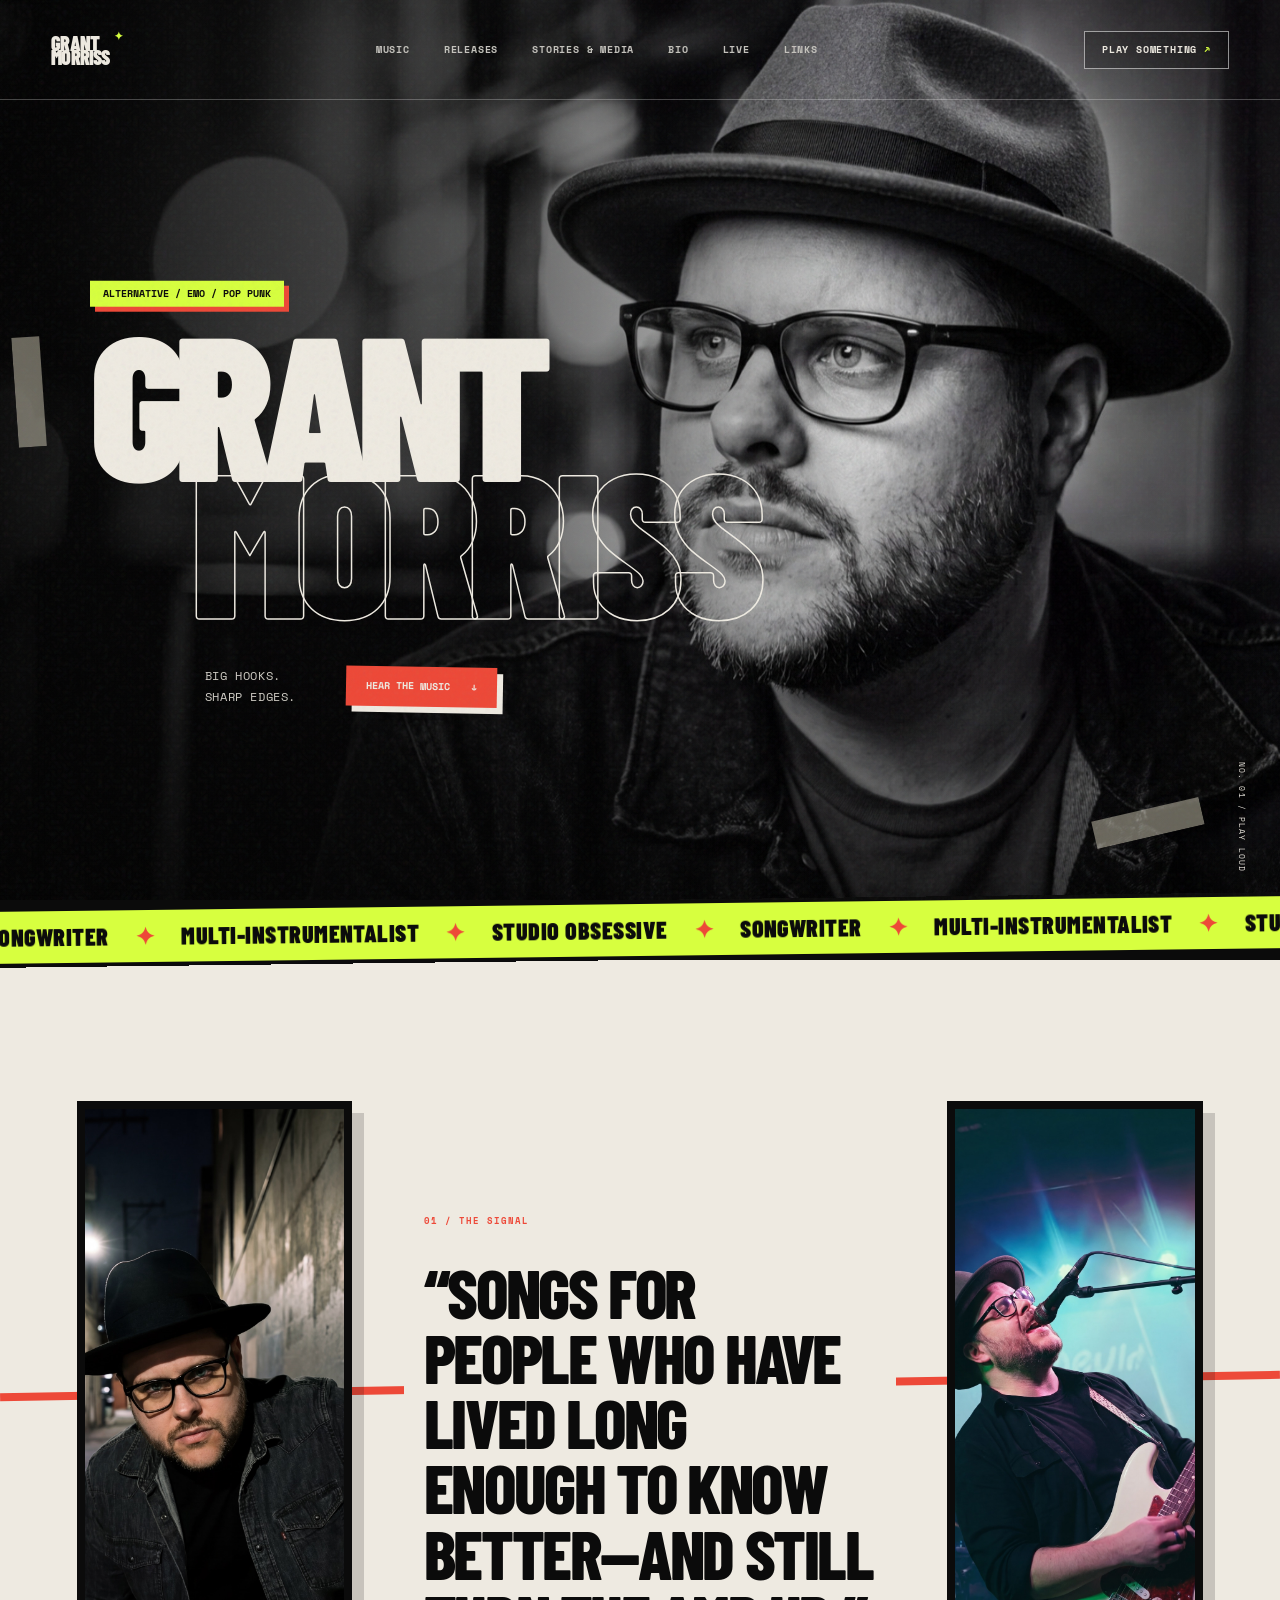
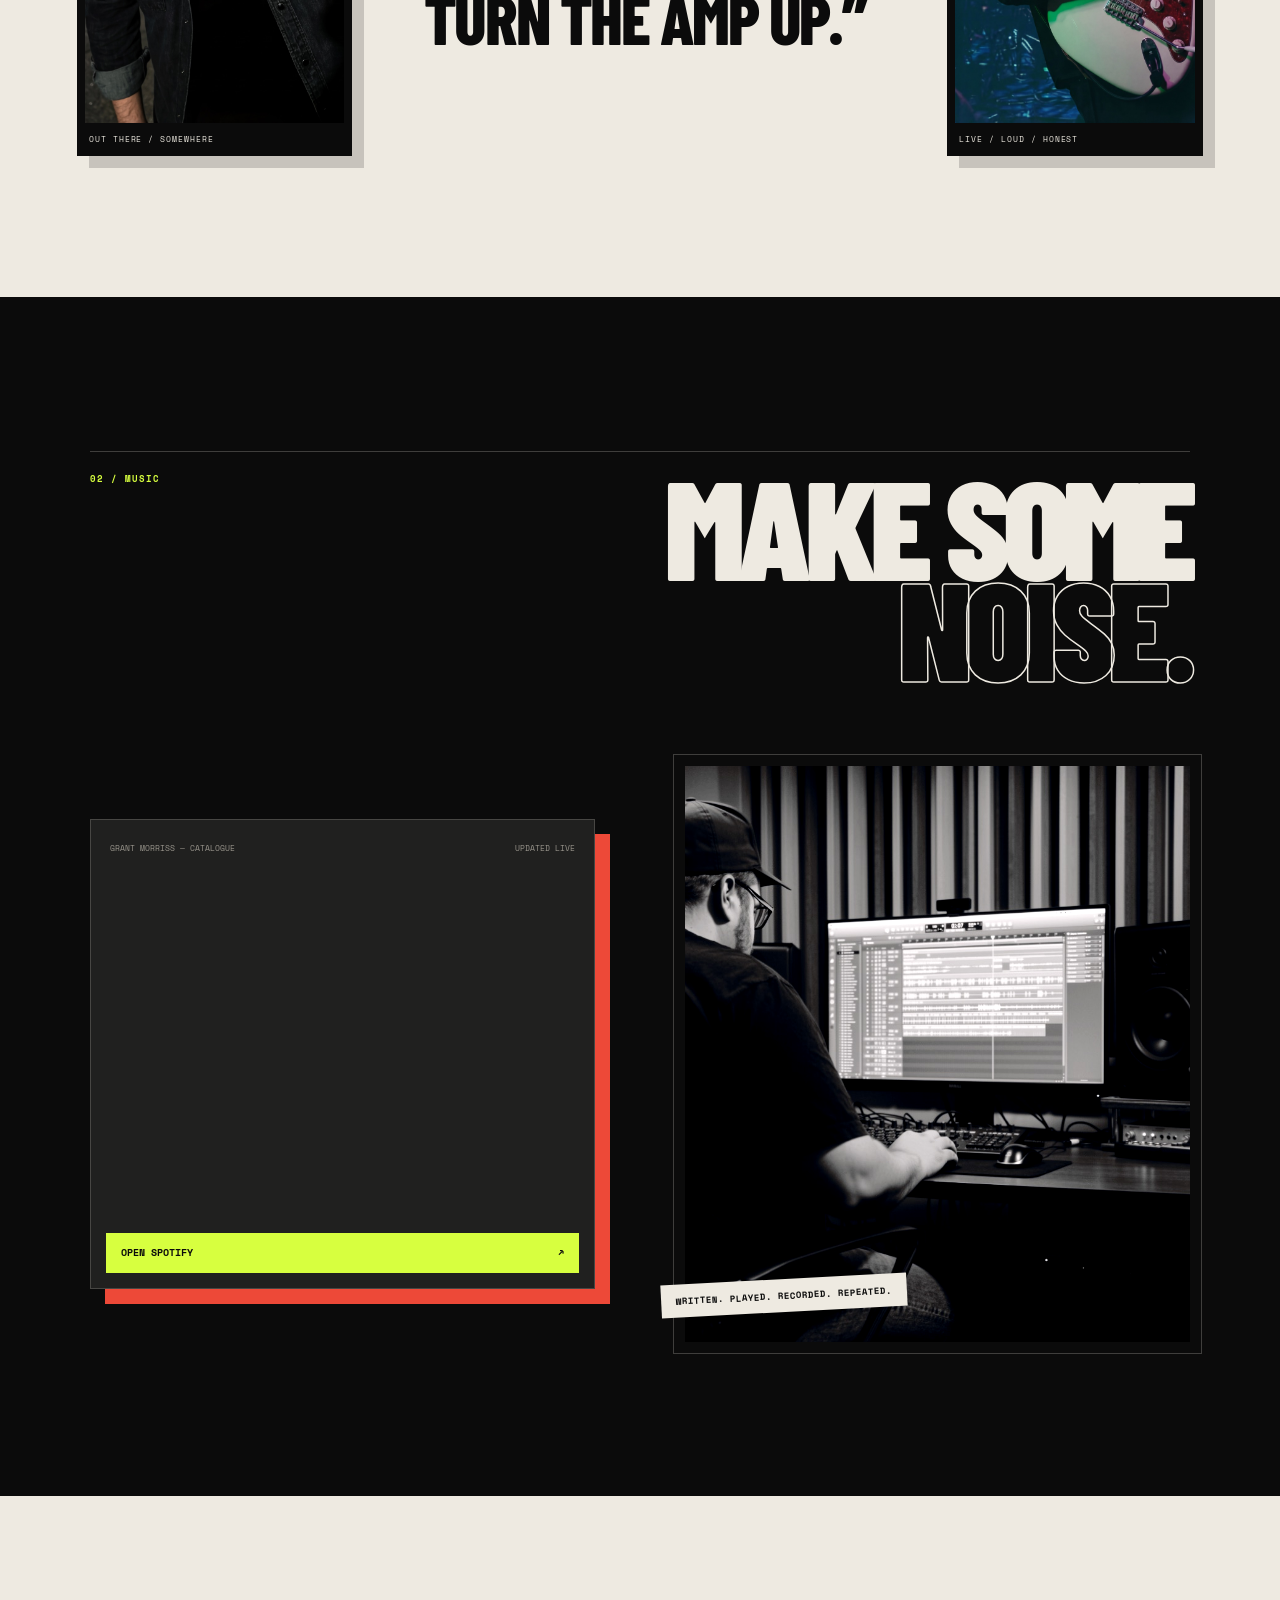
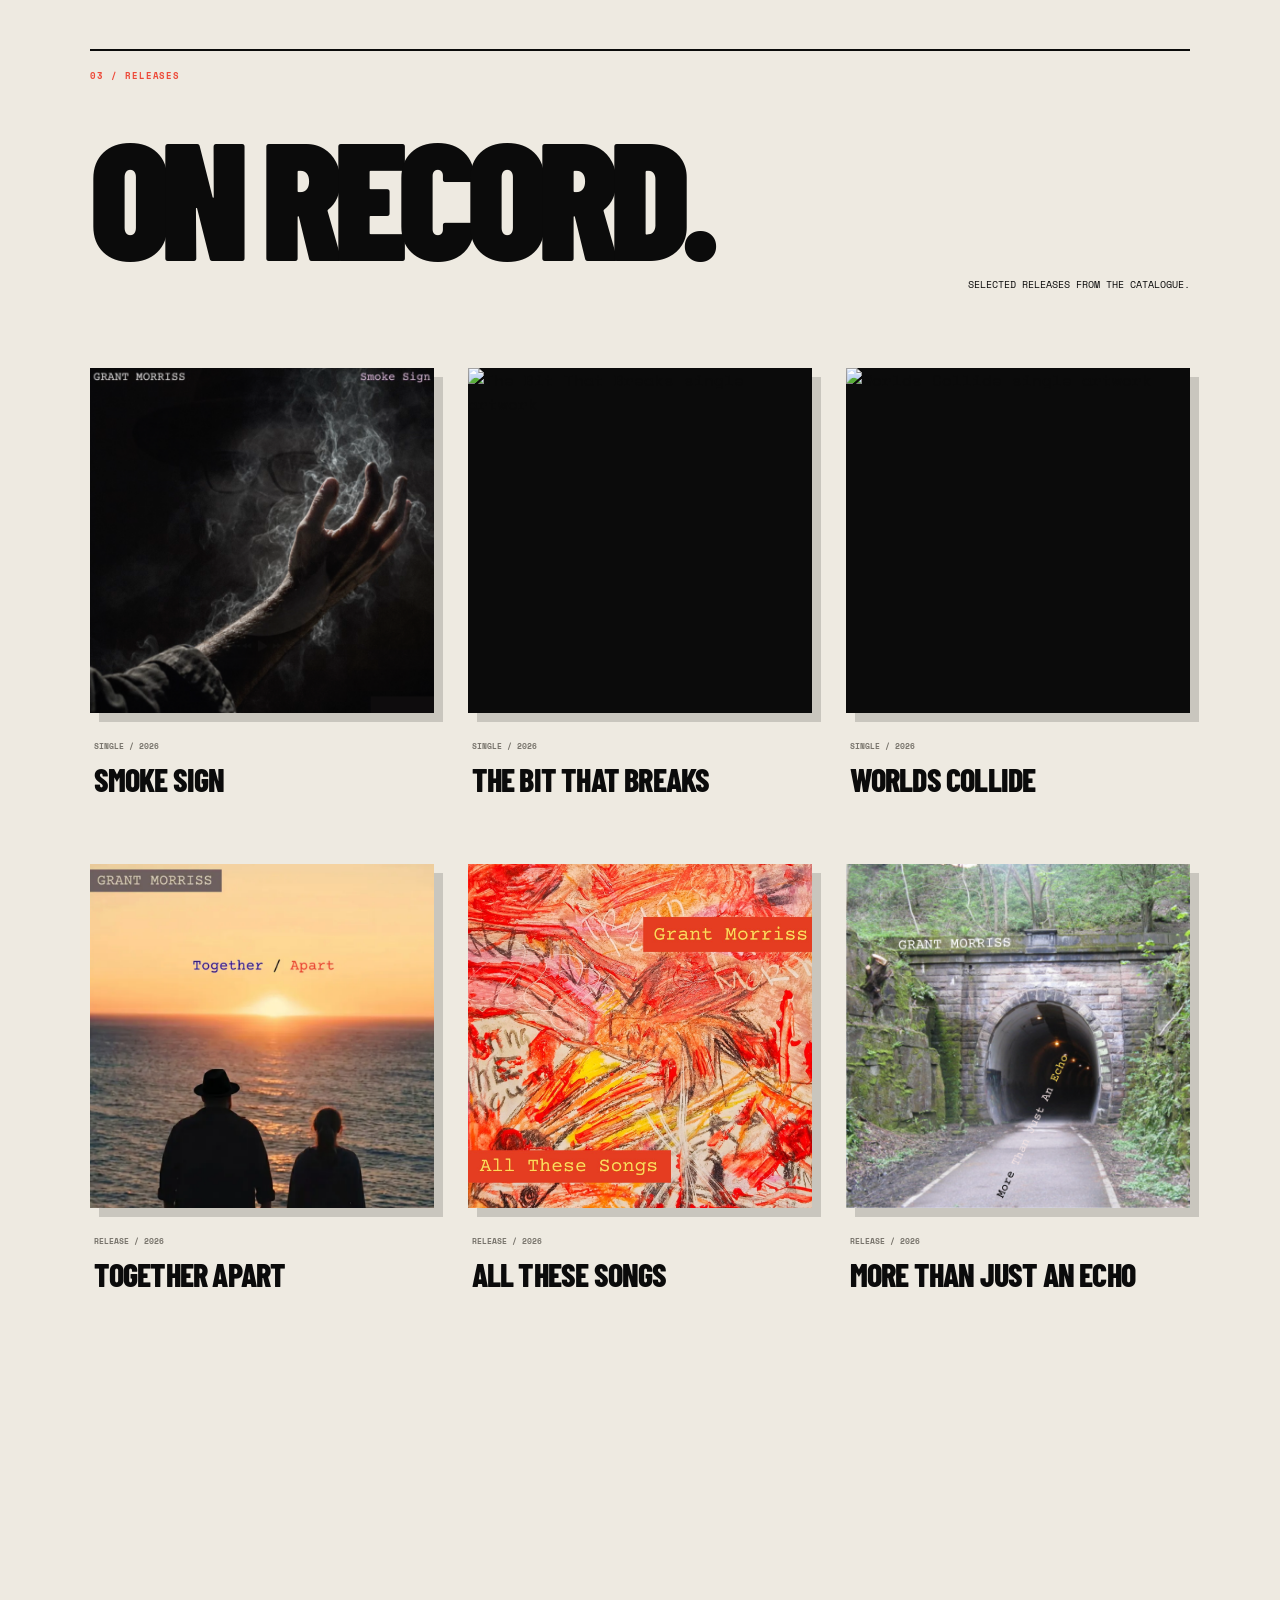
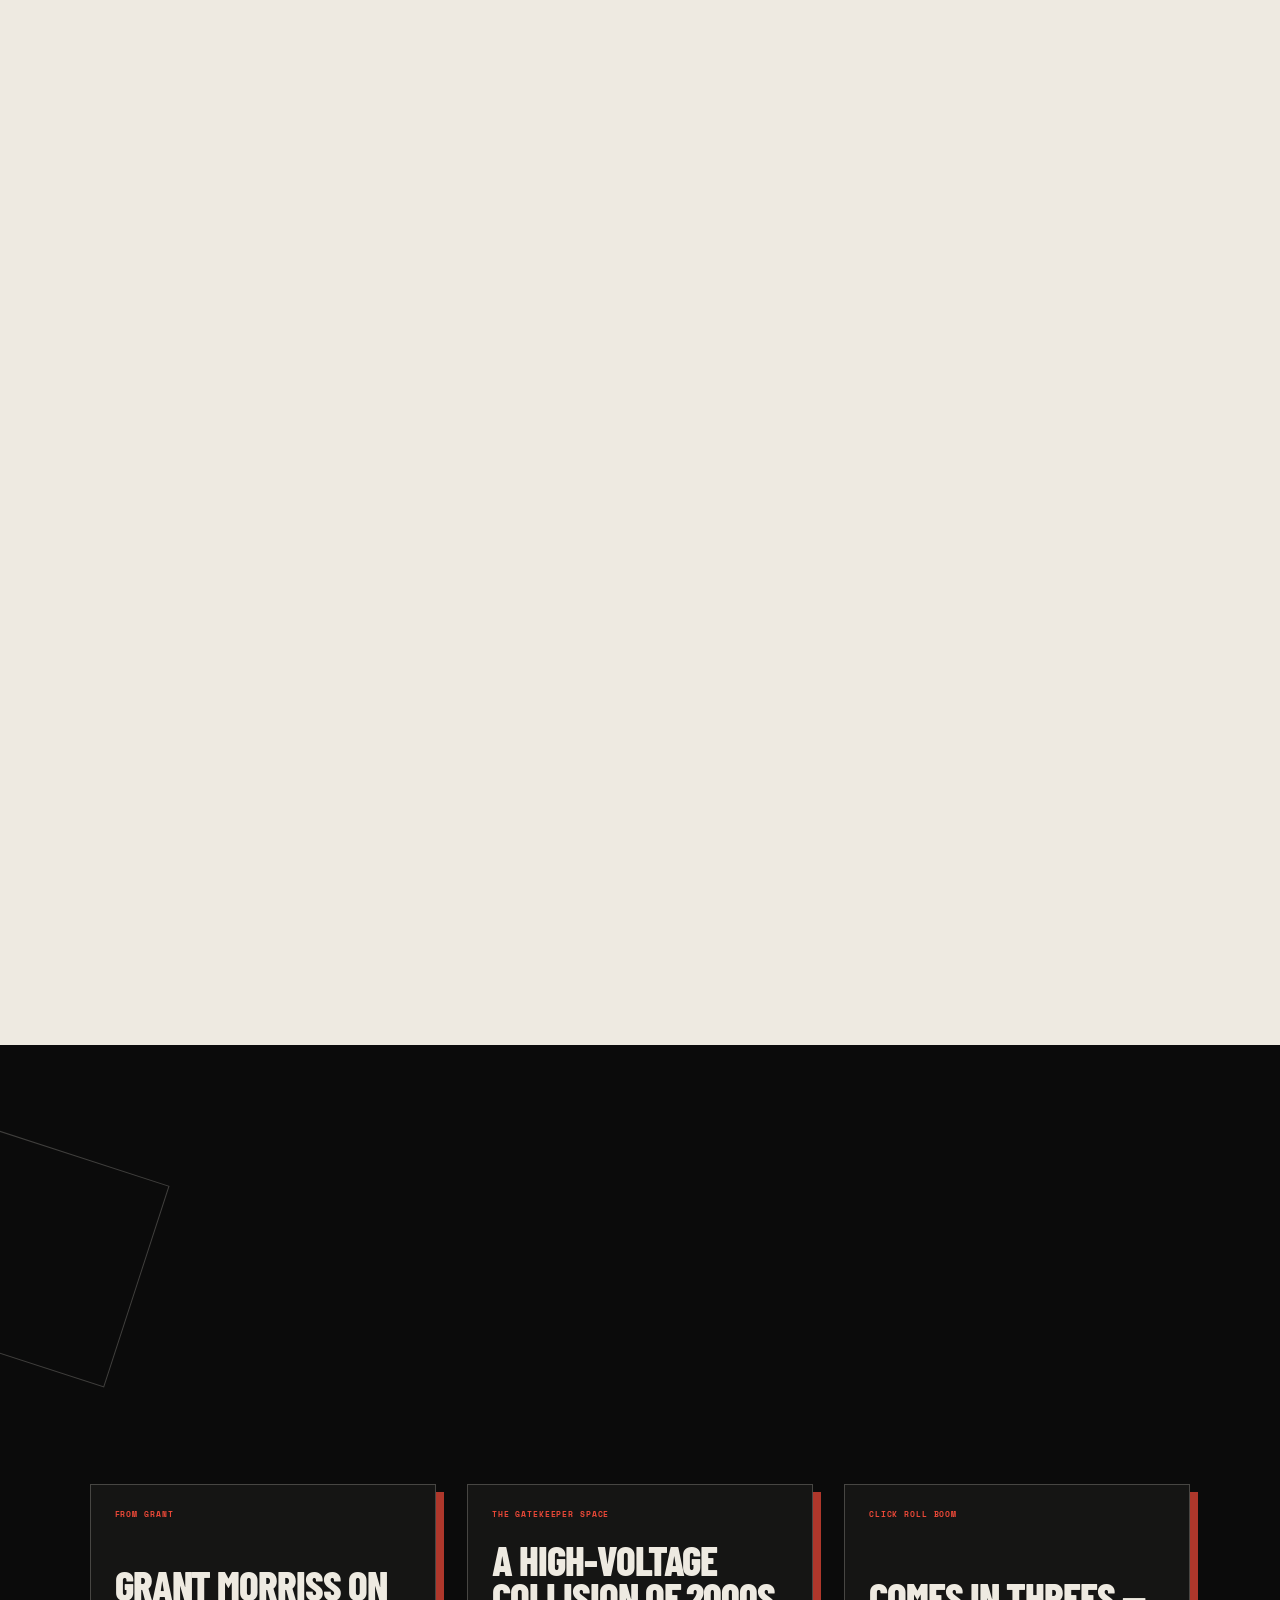
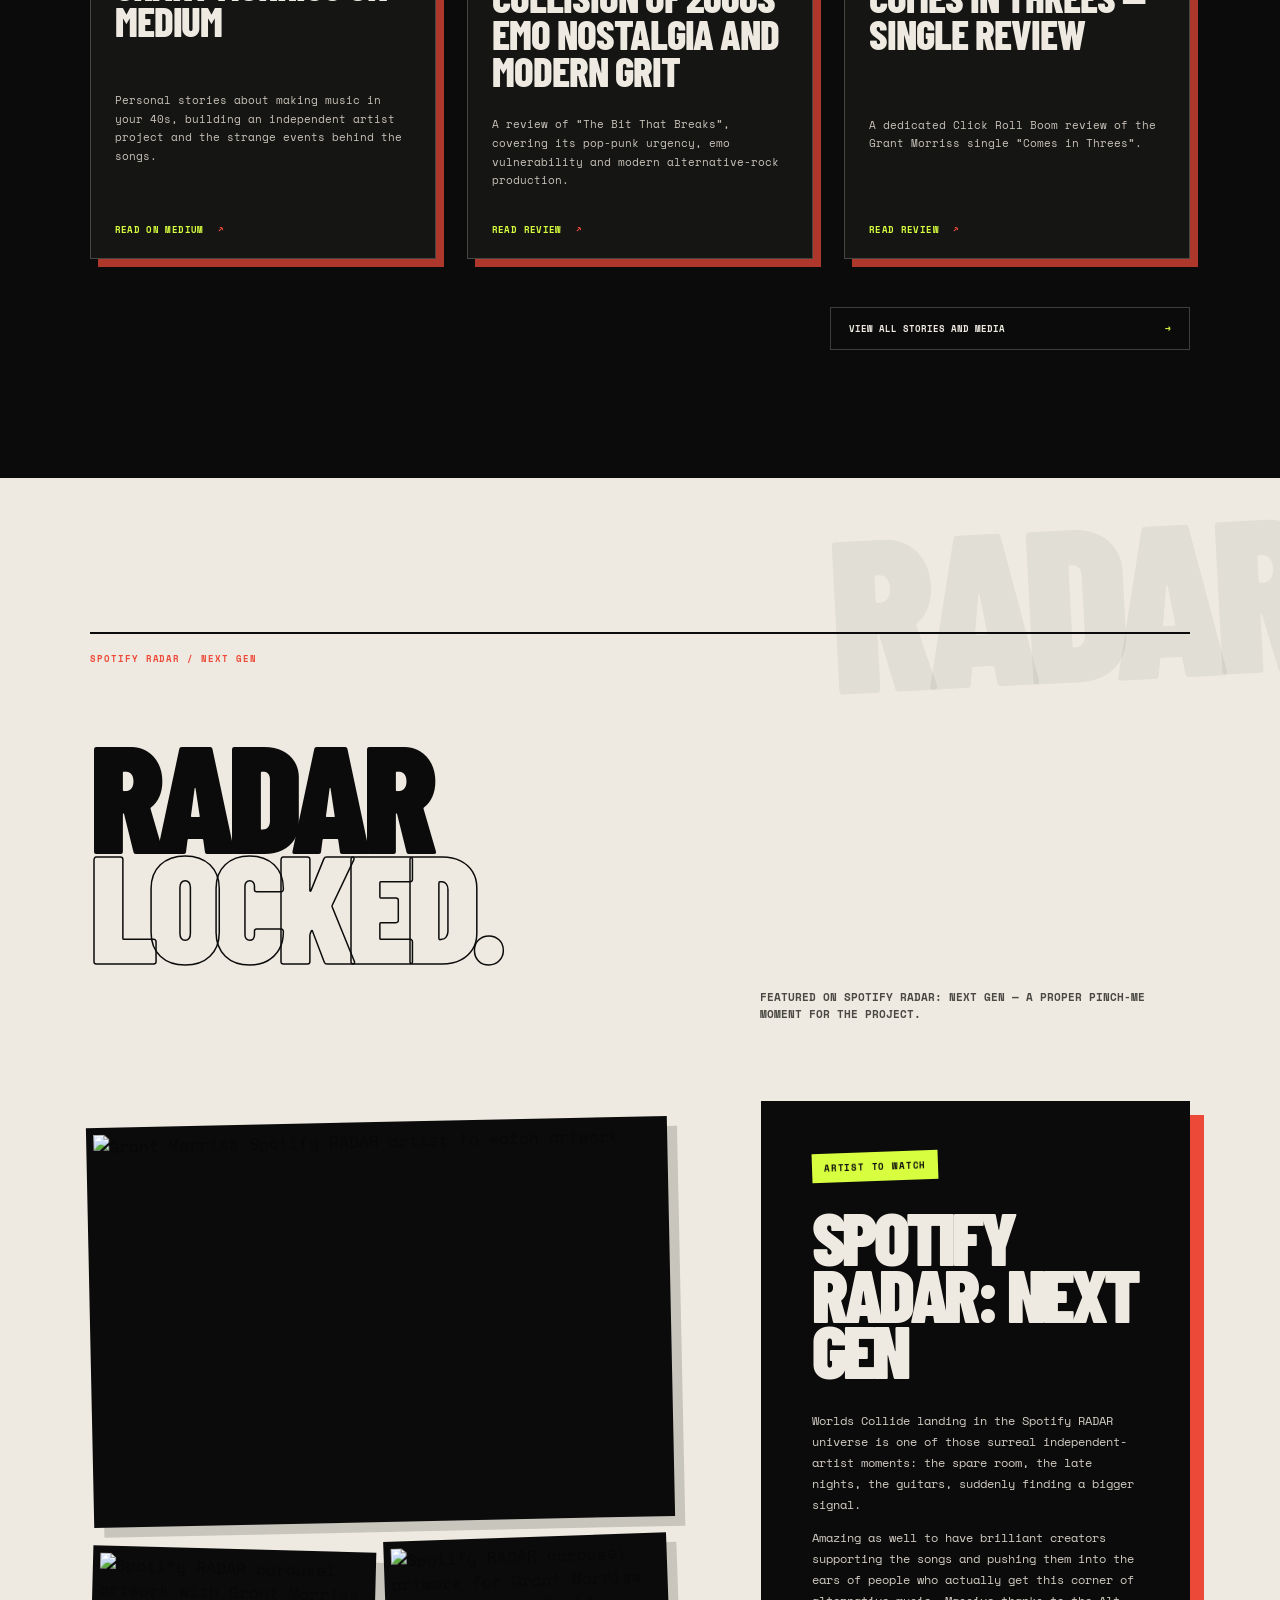
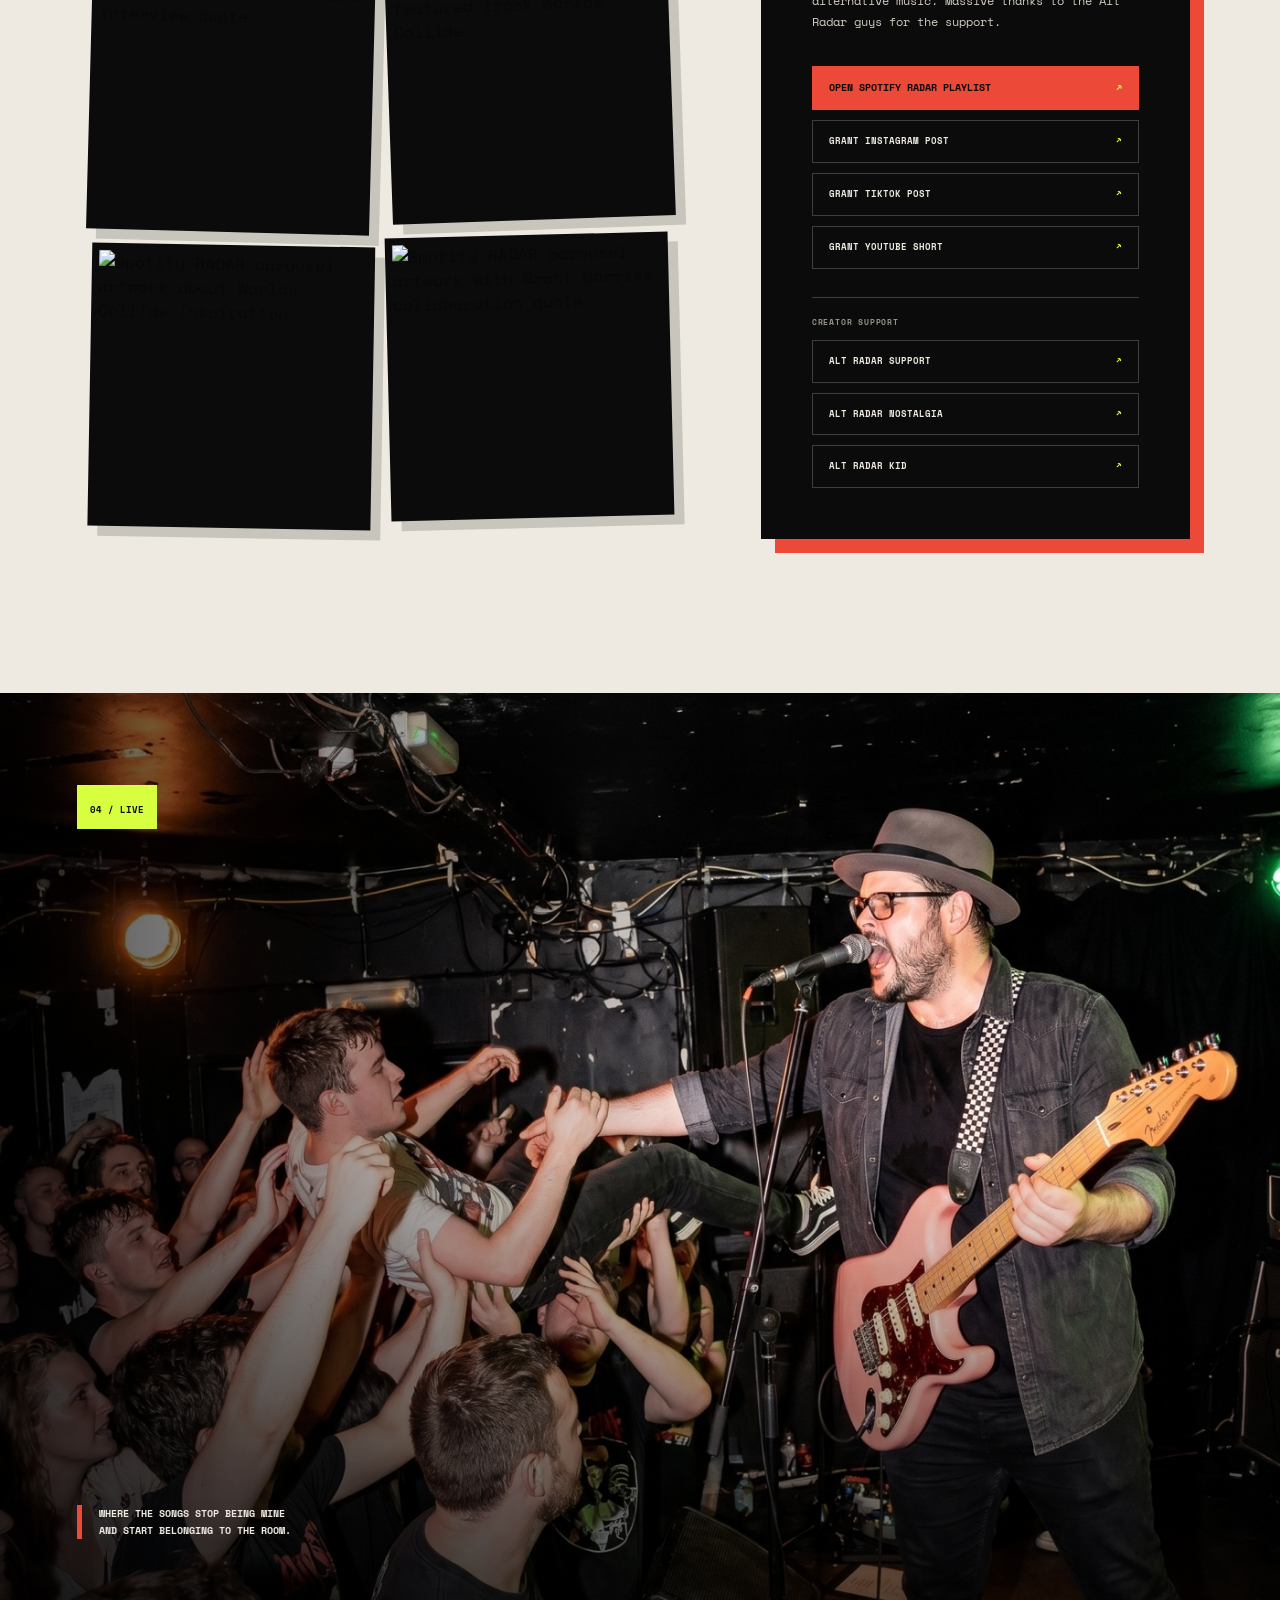
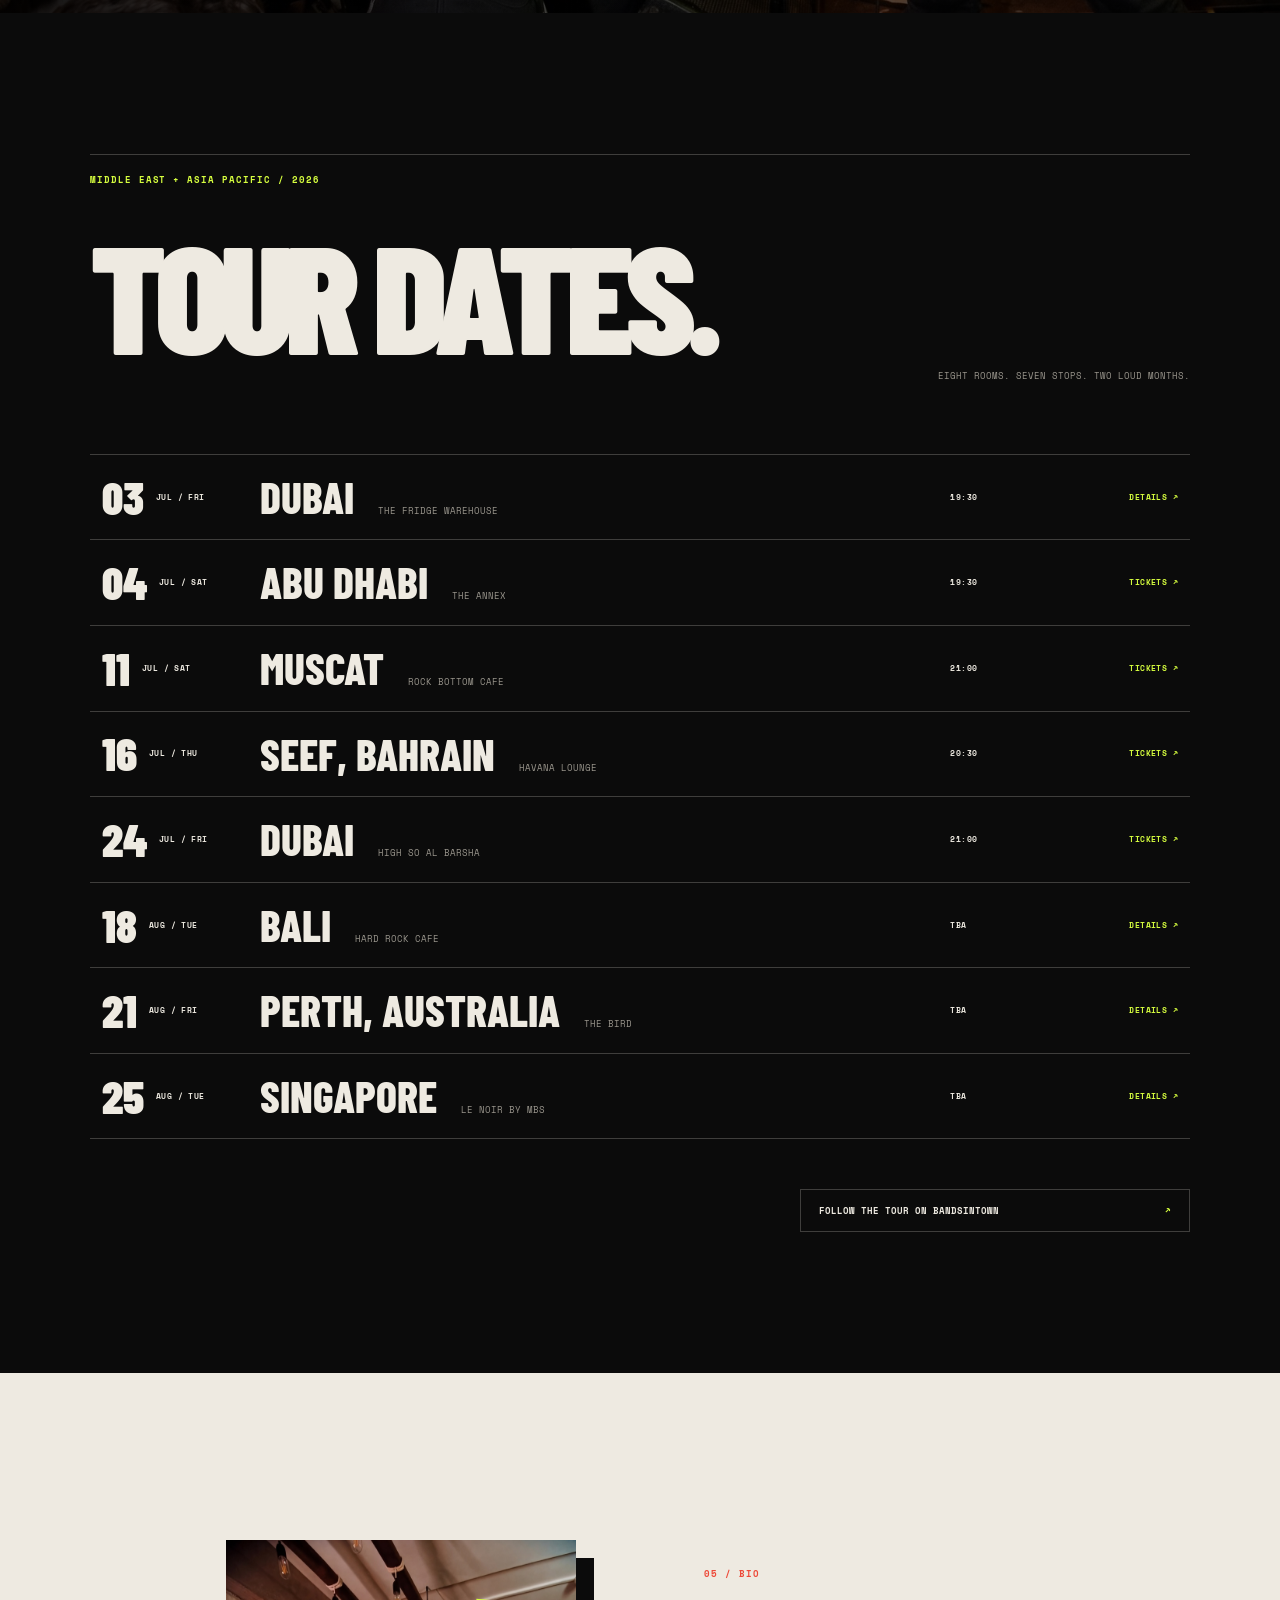
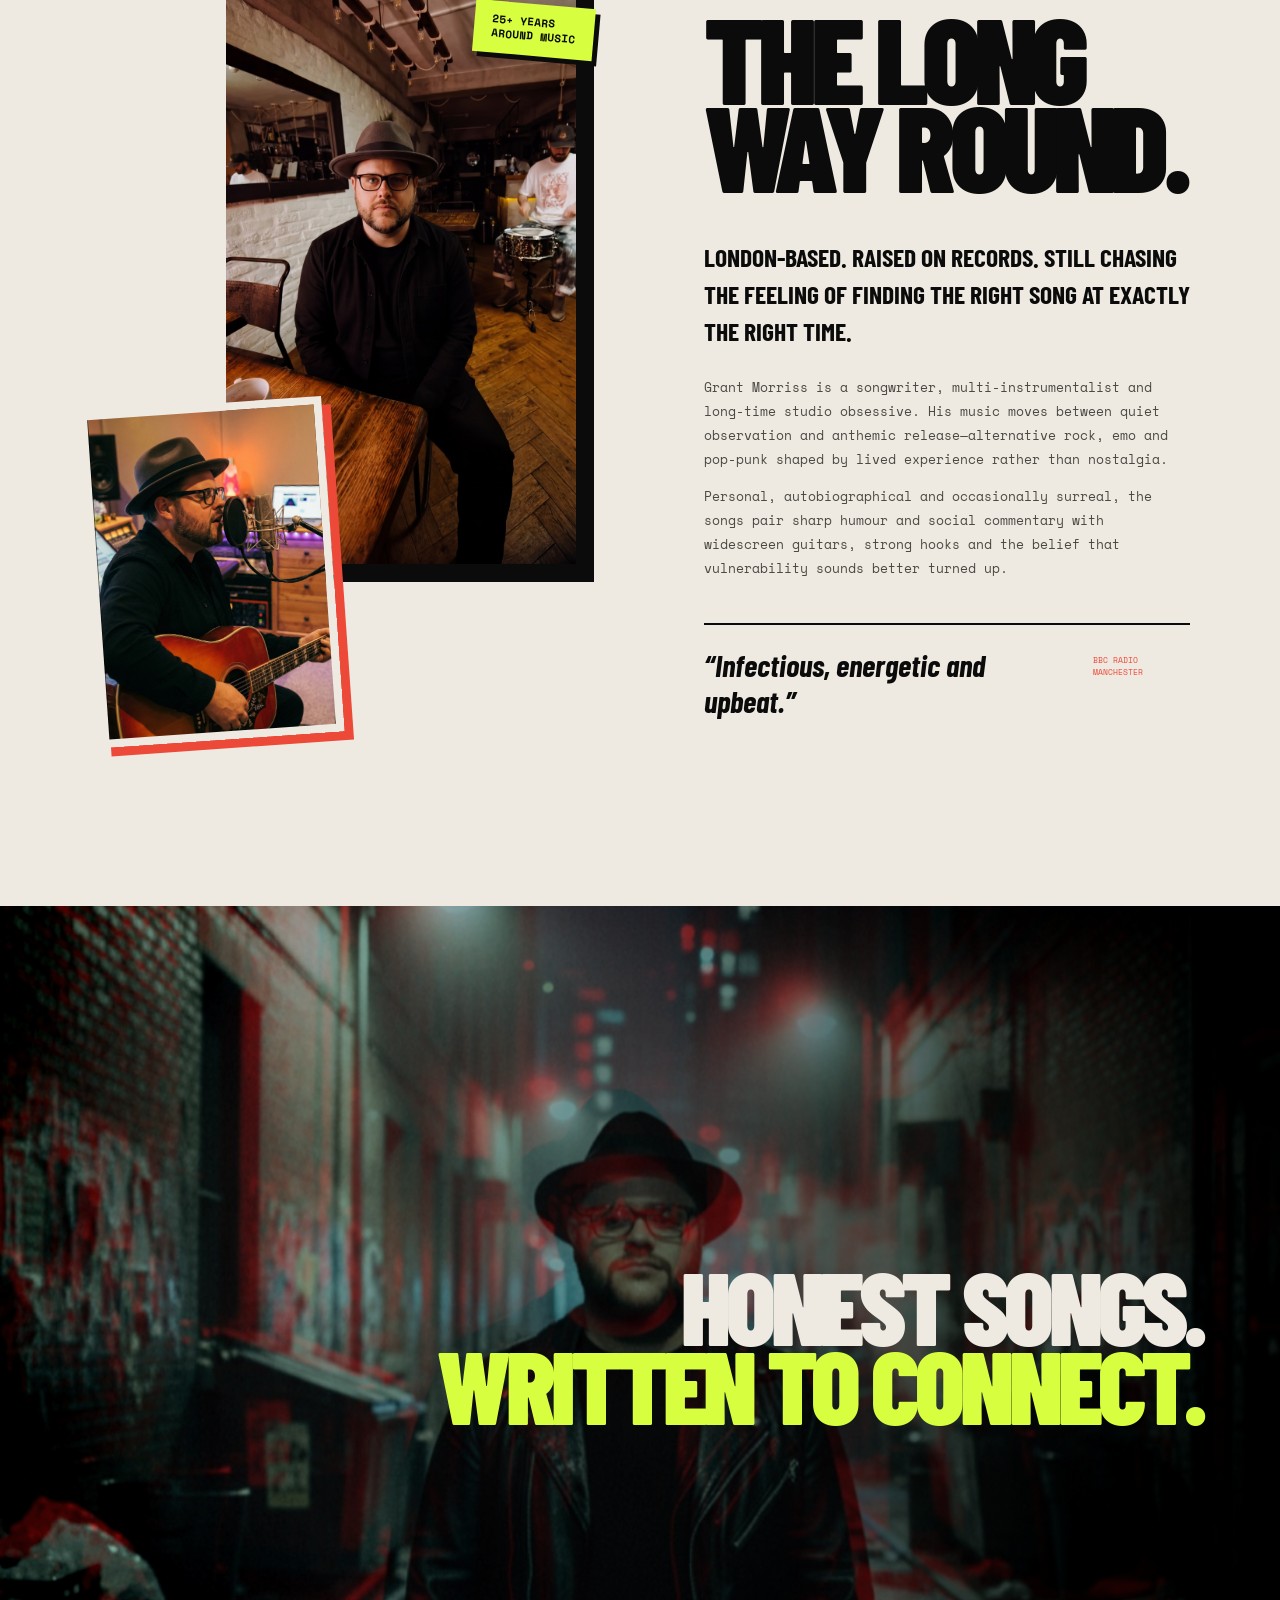
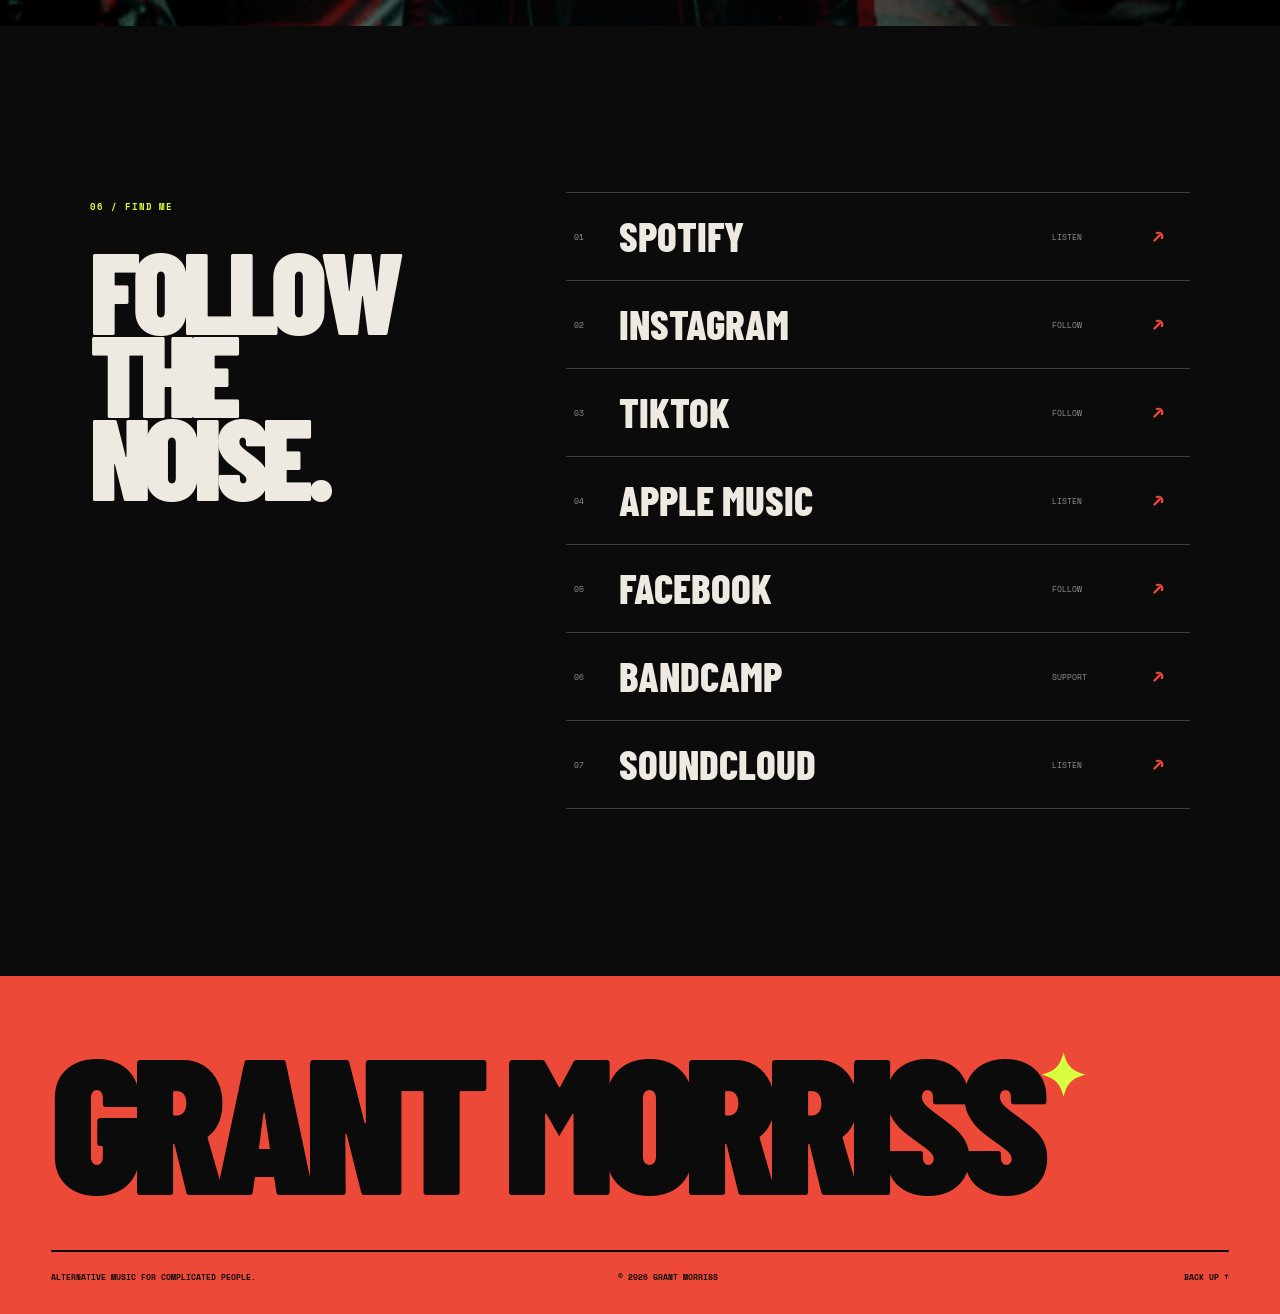
==== index.html @ e70147dd "Add files via upload" ====
<!doctype html>
<html lang="en">
<head>
  <meta charset="utf-8">
  <meta name="viewport" content="width=device-width, initial-scale=1">
  <meta name="theme-color" content="#0b0b0b">
  <meta name="description" content="Grant Morriss — alternative rock, pop punk and emo. Honest songs, loud guitars, lived experience.">
  <title>Grant Morriss — Music, Noise & Other Feelings</title>
  <link rel="preconnect" href="https://fonts.googleapis.com">
  <link rel="preconnect" href="https://fonts.gstatic.com" crossorigin>
  <link href="https://fonts.googleapis.com/css2?family=Barlow+Condensed:ital,wght@0,600;0,700;0,800;0,900;1,700&family=Space+Mono:wght@400;700&display=swap" rel="stylesheet">
  <link rel="stylesheet" href="styles.css">
  <style>
    .stories-preview{padding:clamp(90px,10vw,145px) clamp(20px,7vw,108px)!important;background:#0b0b0b!important;color:#eeeae1!important;position:relative!important;overflow:hidden!important}.stories-preview-head{display:grid!important;grid-template-columns:1fr minmax(220px,390px)!important;gap:30px!important;align-items:end!important;border-top:1px solid rgba(238,234,225,.23)!important;padding-top:20px!important}.stories-preview-head .section-no{color:#d7ff3f!important}.stories-preview-head h2{grid-column:1/-1!important;font:900 clamp(70px,10vw,156px)/.72 'Barlow Condensed',Impact,sans-serif!important;letter-spacing:-.055em!important;text-transform:uppercase!important;margin:38px 0 0!important}.stories-preview-head p{grid-column:2!important;margin:0!important;font:400 10px/1.65 'Space Mono',monospace!important;text-transform:uppercase!important;color:#99958c!important}.media-card-grid{display:grid!important;grid-template-columns:repeat(3,minmax(0,1fr))!important;gap:clamp(16px,2.4vw,34px)!important;margin-top:58px!important}.media-card{min-height:330px!important;display:flex!important;flex-direction:column!important;justify-content:space-between!important;border:1px solid rgba(238,234,225,.23)!important;background:#151514!important;color:#eeeae1!important;padding:24px!important;box-shadow:8px 8px 0 rgba(237,73,56,.72)!important;text-decoration:none!important}.media-kicker{display:block!important;font:700 8px/1.4 'Space Mono',monospace!important;text-transform:uppercase!important;letter-spacing:.11em!important;color:#ed4938!important;margin-bottom:22px!important}.media-card strong{display:block!important;font:800 clamp(29px,3.2vw,45px)/.9 'Barlow Condensed',Impact,sans-serif!important;letter-spacing:-.025em!important;text-transform:uppercase!important}.media-card p{font:400 11px/1.7 'Space Mono',monospace!important;color:#c8c2b8!important;margin:26px 0 35px!important}.media-card em{font:700 9px/1 'Space Mono',monospace!important;text-transform:uppercase!important;font-style:normal!important;letter-spacing:.04em!important;color:#d7ff3f!important}.media-card b{color:#ed4938!important;margin-left:8px!important}.media-card:hover,.media-card:focus-visible{background:#d7ff3f!important;color:#0b0b0b!important;border-color:#d7ff3f!important;outline:none!important;transform:translateY(-4px) rotate(-.8deg)!important}.media-card:hover p,.media-card:focus-visible p,.media-card:hover em,.media-card:focus-visible em,.media-card:hover .media-kicker,.media-card:focus-visible .media-kicker{color:#0b0b0b!important}.stories-all{display:flex!important;justify-content:space-between!important;align-items:center!important;width:min(360px,100%)!important;border:1px solid rgba(238,234,225,.23)!important;padding:16px 18px!important;margin:48px 0 0 auto!important;font:700 9px/1 'Space Mono',monospace!important;text-transform:uppercase!important;text-decoration:none!important}.stories-all span{color:#d7ff3f!important}@media(max-width:850px){.stories-preview-head{display:block!important}.stories-preview-head p{margin-top:22px!important}.media-card-grid{grid-template-columns:repeat(2,minmax(0,1fr))!important}}@media(max-width:520px){.stories-preview{padding-left:18px!important;padding-right:18px!important}.stories-preview-head h2{font-size:22vw!important}.media-card-grid{grid-template-columns:1fr!important;gap:20px!important;margin-top:42px!important}.media-card{min-height:295px!important;padding:21px!important}.media-card strong{font-size:34px!important}.media-card p{font-size:10px!important}.stories-all{margin-left:0!important}}
  </style>
</head>
<body>
  <div class="grain" aria-hidden="true"></div>
  <header class="topbar">
    <a class="logo" href="#top" aria-label="Grant Morriss home">GRANT<br>MORRISS<span>✦</span></a>
    <nav aria-label="Main navigation">
      <a href="#music">Music</a>
      <a href="#releases">Releases</a>
      <a href="stories-media/">Stories &amp; Media</a>
      <a href="#about">Bio</a>
      <a href="#live">Live</a>
      <a href="#connect">Links</a>
    </nav>
    <a class="listen-pill" href="https://open.spotify.com/artist/0jOU5Z8DKWBgvrc47bTJU6" target="_blank" rel="noopener noreferrer">Play something <span>↗</span></a>
  </header>

  <main id="top">
    <section class="hero" aria-labelledby="hero-title">
      <img src="assets/hero.jpg" alt="Grant Morriss in a hat and glasses, photographed at night" fetchpriority="high">
      <div class="hero-shade" aria-hidden="true"></div>
      <div class="hero-copy">
        <p class="sticker reveal">Alternative / Emo / Pop Punk</p>
        <h1 id="hero-title" class="reveal"><span>Grant</span><span>Morriss</span></h1>
        <div class="hero-line reveal">
          <p>Big hooks.<br>Sharp edges.</p>
          <a href="#music">Hear the music <b>↓</b></a>
        </div>
      </div>
      <p class="issue-mark">NO. 01 / PLAY LOUD</p>
      <div class="tape tape-one" aria-hidden="true"></div>
      <div class="tape tape-two" aria-hidden="true"></div>
    </section>

    <section class="marquee" aria-label="Artist description">
      <div>
        <span>SONGWRITER</span><i>✦</i><span>MULTI-INSTRUMENTALIST</span><i>✦</i><span>STUDIO OBSESSIVE</span><i>✦</i><span>SONGWRITER</span><i>✦</i><span>MULTI-INSTRUMENTALIST</span><i>✦</i><span>STUDIO OBSESSIVE</span><i>✦</i>
      </div>
    </section>

    <section class="intro-grid" aria-label="Grant Morriss in pictures">
      <figure class="intro-one reveal"><img src="assets/street-portrait.jpg" alt="Grant Morriss in a city alley" loading="lazy"><figcaption>Out there / somewhere</figcaption></figure>
      <div class="intro-copy reveal">
        <span class="section-no">01 / THE SIGNAL</span>
        <blockquote>“Songs for people who have lived long enough to know better—and still turn the amp up.”</blockquote>
      </div>
      <figure class="intro-two reveal"><img src="assets/live-guitar.jpg" alt="Grant Morriss singing and playing electric guitar on stage" loading="lazy"><figcaption>Live / loud / honest</figcaption></figure>
    </section>

    <section class="music" id="music" aria-labelledby="music-title">
      <div class="section-head reveal">
        <span class="section-no">02 / MUSIC</span>
        <h2 id="music-title">MAKE SOME<br><em>NOISE.</em></h2>
      </div>
      <div class="music-layout">
        <div class="spotify-wrap reveal">
          <div class="player-top"><span>GRANT MORRISS — CATALOGUE</span><span>UPDATED LIVE</span></div>
          <iframe title="Grant Morriss on Spotify" src="https://open.spotify.com/embed/artist/0jOU5Z8DKWBgvrc47bTJU6?utm_source=generator&theme=0" width="100%" height="352" frameborder="0" allowfullscreen="" allow="autoplay; clipboard-write; encrypted-media; fullscreen; picture-in-picture" loading="lazy"></iframe>
          <a href="https://open.spotify.com/artist/0jOU5Z8DKWBgvrc47bTJU6" target="_blank" rel="noopener noreferrer">Open Spotify <span>↗</span></a>
        </div>
        <figure class="studio-card reveal">
          <img src="assets/studio.jpg" alt="Grant Morriss producing music in the studio" loading="lazy">
          <figcaption>Written. Played. Recorded. Repeated.</figcaption>
        </figure>
      </div>
    </section>

    <section class="releases" id="releases" aria-labelledby="releases-title">
      <div class="releases-head reveal">
        <span class="section-no">03 / RELEASES</span>
        <h2 id="releases-title">ON RECORD.</h2>
        <p>Selected releases from the catalogue.</p>
      </div>
      <div class="release-grid">
        <a class="release-card reveal" href="https://open.spotify.com/track/2CZLeOeM5DIOrZVIWytFVQ" target="_blank" rel="noopener noreferrer">
          <div class="release-art"><img src="assets/smoke-sign.png" alt="Smoke Sign single artwork" loading="lazy"><span>↗</span></div>
          <div class="release-meta"><span>Single / 2026</span><h3>Smoke Sign</h3></div>
        </a>
        <a class="release-card reveal" href="https://open.spotify.com/track/0oAh9dBD52ChvB0KjO5YgP" target="_blank" rel="noopener noreferrer">
          <div class="release-art"><img src="assets/the-bit-that-breaks.png" alt="The Bit That Breaks single artwork" loading="lazy"><span>↗</span></div>
          <div class="release-meta"><span>Single / 2026</span><h3>The Bit That Breaks</h3></div>
        </a>
        <a class="release-card reveal" href="https://open.spotify.com/track/6vwEE0mZXEX5HfgPNMoPI1" target="_blank" rel="noopener noreferrer">
          <div class="release-art"><img src="assets/worlds-collide.png" alt="Worlds Collide single artwork" loading="lazy"><span>↗</span></div>
          <div class="release-meta"><span>Single / 2026</span><h3>Worlds Collide</h3></div>
        </a>
        <a class="release-card reveal" href="https://open.spotify.com/artist/0jOU5Z8DKWBgvrc47bTJU6" target="_blank" rel="noopener noreferrer">
          <div class="release-art"><img src="assets/together-apart.png" alt="Together Apart release artwork" loading="lazy"><span>↗</span></div>
          <div class="release-meta"><span>Release / 2026</span><h3>Together Apart</h3></div>
        </a>
        <a class="release-card reveal" href="https://open.spotify.com/artist/0jOU5Z8DKWBgvrc47bTJU6" target="_blank" rel="noopener noreferrer">
          <div class="release-art"><img src="assets/all-these-songs.jpg" alt="All These Songs release artwork" loading="lazy"><span>↗</span></div>
          <div class="release-meta"><span>Release / 2026</span><h3>All These Songs</h3></div>
        </a>
        <a class="release-card reveal" href="https://open.spotify.com/artist/0jOU5Z8DKWBgvrc47bTJU6" target="_blank" rel="noopener noreferrer">
          <div class="release-art"><img src="assets/more-than-just-an-echo.png" alt="More Than Just An Echo release artwork" loading="lazy"><span>↗</span></div>
          <div class="release-meta"><span>Release / 2026</span><h3>More Than Just An Echo</h3></div>
        </a>
        <a class="release-card reveal" href="https://open.spotify.com/track/1JpZcBeGihiBaBmndsLc3X" target="_blank" rel="noopener noreferrer">
          <div class="release-art"><img src="https://i.scdn.co/image/ab67616d00001e020adda87daf16b92188f0a32a" alt="Comes In Threes single artwork" loading="lazy"><span>↗</span></div>
          <div class="release-meta"><span>Single / 2026</span><h3>Comes In Threes</h3></div>
        </a>
        <a class="release-card reveal" href="https://open.spotify.com/track/1JzD6vkcSMUHeTaI8TR6kY" target="_blank" rel="noopener noreferrer">
          <div class="release-art"><img src="https://i.scdn.co/image/ab67616d00001e02dfc90b91551c361973d29430" alt="Godsend single artwork" loading="lazy"><span>↗</span></div>
          <div class="release-meta"><span>Single / 2026</span><h3>Godsend</h3></div>
        </a>
        <a class="release-card reveal" href="https://open.spotify.com/track/68nm91KCXXv3cqkBEJzu0u" target="_blank" rel="noopener noreferrer">
          <div class="release-art"><img src="https://i.scdn.co/image/ab67616d00001e0211628ea71e564571508d8893" alt="Living On The Edge Of A Breakdown single artwork" loading="lazy"><span>↗</span></div>
          <div class="release-meta"><span>Single / 2025</span><h3>Living On The Edge Of A Breakdown</h3></div>
        </a>
        <a class="release-card reveal" href="https://open.spotify.com/track/3iJyJslSEKFsOeMk5Mu8Vc" target="_blank" rel="noopener noreferrer">
          <div class="release-art"><img src="https://image-cdn-ak.spotifycdn.com/image/ab67616d00001e02a29594717ce322d97d70f869" alt="Hey Kid, We're Good single artwork" loading="lazy"><span>↗</span></div>
          <div class="release-meta"><span>Single / 2026</span><h3>Hey Kid, We're Good</h3></div>
        </a>
        <a class="release-card reveal" href="https://open.spotify.com/track/1wBM65ySVZ8rzs55Idr98O" target="_blank" rel="noopener noreferrer">
          <div class="release-art"><img src="https://i.scdn.co/image/ab67616d00001e023f373763bc27ddc3bf28f563" alt="Sweaty Betty single artwork" loading="lazy"><span>↗</span></div>
          <div class="release-meta"><span>Single / 2026</span><h3>Sweaty Betty</h3></div>
        </a>
        <a class="release-card reveal" href="https://open.spotify.com/track/3spXvGTN5TAZutzsUkBhES" target="_blank" rel="noopener noreferrer">
          <div class="release-art"><img src="https://i.scdn.co/image/ab67616d00001e02cdfb617dc4ff306a83311b90" alt="Life Of Grind single artwork" loading="lazy"><span>↗</span></div>
          <div class="release-meta"><span>Single / 2026</span><h3>Life Of Grind</h3></div>
        </a>
      </div>
      <a class="all-releases reveal" href="https://open.spotify.com/artist/0jOU5Z8DKWBgvrc47bTJU6" target="_blank" rel="noopener noreferrer">All releases on Spotify <span>↗</span></a>
    </section>

    <section class="stories-preview" id="stories-media-preview" aria-labelledby="stories-preview-title">
      <div class="stories-preview-head reveal">
        <span class="section-no">PRESS / STORIES</span>
        <h2 id="stories-preview-title">STORIES &amp; MEDIA.</h2>
        <p>Read the stories behind the project and coverage from music publications and creators.</p>
      </div>
      <div class="media-card-grid media-card-grid--featured">
        <a class="media-card reveal" href="https://medium.com/@grantmorrissmusic" target="_blank" rel="noopener noreferrer">
          <span class="media-kicker">From Grant</span>
          <strong>Grant Morriss on Medium</strong>
          <p>Personal stories about making music in your 40s, building an independent artist project and the strange events behind the songs.</p>
          <em>Read on Medium <b>↗</b></em>
        </a>
        <a class="media-card reveal" href="https://thegatekeeperspace.com/a-high-voltage-collision-of-2000s-emo-nostalgia-and-modern-grit/" target="_blank" rel="noopener noreferrer">
          <span class="media-kicker">The Gatekeeper Space</span>
          <strong>A High-Voltage Collision of 2000s Emo Nostalgia and Modern Grit</strong>
          <p>A review of “The Bit That Breaks”, covering its pop-punk urgency, emo vulnerability and modern alternative-rock production.</p>
          <em>Read review <b>↗</b></em>
        </a>
        <a class="media-card reveal" href="https://www.clickrollboom.co.uk/news/single-review-grant-morriss-comes-in-threes" target="_blank" rel="noopener noreferrer">
          <span class="media-kicker">Click Roll Boom</span>
          <strong>Comes in Threes — Single Review</strong>
          <p>A dedicated Click Roll Boom review of the Grant Morriss single “Comes in Threes”.</p>
          <em>Read review <b>↗</b></em>
        </a>
      </div>
      <a class="stories-all reveal" href="stories-media/">View all stories and media <span>→</span></a>
    </section>

    <section class="radar" id="spotify-radar" aria-labelledby="radar-title">
      <div class="radar-head reveal">
        <span class="section-no">SPOTIFY RADAR / NEXT GEN</span>
        <h2 id="radar-title">RADAR<br><em>LOCKED.</em></h2>
        <p>Featured on Spotify RADAR: Next Gen — a proper pinch-me moment for the project.</p>
      </div>
      <div class="radar-layout">
        <div class="radar-collage reveal" aria-label="Spotify RADAR carousel images">
          <figure><img src="assets/radar-carousel-01.png" alt="Grant Morriss Spotify RADAR artist to watch artwork" loading="lazy"></figure>
          <figure><img src="assets/radar-carousel-02.png" alt="Spotify RADAR carousel artwork with Grant Morriss interview quote" loading="lazy"></figure>
          <figure><img src="assets/radar-carousel-03.png" alt="Spotify RADAR carousel artwork for Grant Morriss featured track Worlds Collide" loading="lazy"></figure>
          <figure><img src="assets/radar-carousel-04.png" alt="Spotify RADAR carousel artwork about Worlds Collide inspiration" loading="lazy"></figure>
          <figure><img src="assets/radar-carousel-05.png" alt="Spotify RADAR carousel artwork with Grant Morriss collaboration quote" loading="lazy"></figure>
        </div>
        <div class="radar-copy reveal">
          <p class="radar-kicker">Artist to watch</p>
          <h3>Spotify RADAR: Next Gen</h3>
          <p>Worlds Collide landing in the Spotify RADAR universe is one of those surreal independent-artist moments: the spare room, the late nights, the guitars, suddenly finding a bigger signal.</p>
          <p>Amazing as well to have brilliant creators supporting the songs and pushing them into the ears of people who actually get this corner of alternative music. Massive thanks to the Alt Radar guys for the support.</p>
          <div class="radar-actions">
            <a class="radar-primary" href="https://open.spotify.com/playlist/380DLOy07wua8ChPDTVNoE" target="_blank" rel="noopener noreferrer">Open Spotify RADAR playlist <span>↗</span></a>
            <a href="https://www.instagram.com/p/Dbr8qiMjOve" target="_blank" rel="noopener noreferrer">Grant Instagram post <span>↗</span></a>
            <a href="https://www.tiktok.com/@grantmorrissmusic/video/7670927358181772564" target="_blank" rel="noopener noreferrer">Grant TikTok post <span>↗</span></a>
            <a href="https://www.youtube.com/shorts/JYDM9zxUzc4" target="_blank" rel="noopener noreferrer">Grant YouTube Short <span>↗</span></a>
          </div>
          <div class="creator-links" aria-label="Alt Radar creator support links">
            <span>Creator support</span>
            <a href="https://www.instagram.com/reel/Dbs-oz_Rvyb/" target="_blank" rel="noopener noreferrer">Alt Radar support <b>↗</b></a>
            <a href="https://www.instagram.com/p/Dbs_DVcxjvW/" target="_blank" rel="noopener noreferrer">Alt Radar nostalgia <b>↗</b></a>
            <a href="https://www.instagram.com/reels/Dbs_NiPxgFv/" target="_blank" rel="noopener noreferrer">Alt Radar kid <b>↗</b></a>
          </div>
        </div>
      </div>
    </section>


    <section class="live-area" id="live" aria-labelledby="live-title">
      <div class="live">
        <img src="assets/live-crowd.jpg" alt="Grant Morriss performing guitar beside a crowd surfer" loading="lazy">
        <div class="live-overlay"></div>
        <div class="live-title reveal"><span id="live-title">04 / LIVE</span></div>
        <p class="live-caption reveal">Where the songs stop being mine<br>and start belonging to the room.</p>
      </div>
      <div class="tour-dates">
        <div class="tour-head reveal">
          <span class="section-no">MIDDLE EAST + ASIA PACIFIC / 2026</span>
          <h2>TOUR DATES.</h2>
          <p>Eight rooms. Seven stops. Two loud months.</p>
        </div>
        <div class="tour-list reveal">
          <a class="tour-row" href="https://open.spotify.com/concert/0LNH7RcP325BN0RZgFzwyf" target="_blank" rel="noopener noreferrer">
            <time datetime="2026-07-03T19:30"><b>03</b><span>JUL / FRI</span></time>
            <div class="tour-place"><strong>Dubai</strong><span>The Fridge Warehouse</span></div>
            <span class="tour-time">19:30</span><span class="tour-link">Details ↗</span>
          </a>
          <a class="tour-row" href="https://www.bandsintown.com/e/108364509-grant-morriss-at-the-annex-abu-dhabi?came_from=209" target="_blank" rel="noopener noreferrer">
            <time datetime="2026-07-04T19:30"><b>04</b><span>JUL / SAT</span></time>
            <div class="tour-place"><strong>Abu Dhabi</strong><span>The Annex</span></div>
            <span class="tour-time">19:30</span><span class="tour-link">Tickets ↗</span>
          </a>
          <a class="tour-row" href="https://www.bandsintown.com/e/108364517-grant-morriss-at-rock-bottom-cafe-muscat?came_from=209" target="_blank" rel="noopener noreferrer">
            <time datetime="2026-07-11T21:00"><b>11</b><span>JUL / SAT</span></time>
            <div class="tour-place"><strong>Muscat</strong><span>Rock Bottom Cafe</span></div>
            <span class="tour-time">21:00</span><span class="tour-link">Tickets ↗</span>
          </a>
          <a class="tour-row" href="https://www.bandsintown.com/e/108364527-grant-morriss-at-havana-lounge?came_from=209" target="_blank" rel="noopener noreferrer">
            <time datetime="2026-07-16T20:30"><b>16</b><span>JUL / THU</span></time>
            <div class="tour-place"><strong>Seef, Bahrain</strong><span>Havana Lounge</span></div>
            <span class="tour-time">20:30</span><span class="tour-link">Tickets ↗</span>
          </a>
          <a class="tour-row" href="https://www.bandsintown.com/e/108364536-grant-morriss-at-high-so-al-barsha?came_from=209" target="_blank" rel="noopener noreferrer">
            <time datetime="2026-07-24T21:00"><b>24</b><span>JUL / FRI</span></time>
            <div class="tour-place"><strong>Dubai</strong><span>High So Al Barsha</span></div>
            <span class="tour-time">21:00</span><span class="tour-link">Tickets ↗</span>
          </a>
          <a class="tour-row" href="https://www.bandsintown.com/a/15647237-grant-morriss" target="_blank" rel="noopener noreferrer">
            <time datetime="2026-08-18"><b>18</b><span>AUG / TUE</span></time>
            <div class="tour-place"><strong>Bali</strong><span>Hard Rock Cafe</span></div>
            <span class="tour-time">TBA</span><span class="tour-link">Details ↗</span>
          </a>
          <a class="tour-row" href="https://www.bandsintown.com/a/15647237-grant-morriss" target="_blank" rel="noopener noreferrer">
            <time datetime="2026-08-21"><b>21</b><span>AUG / FRI</span></time>
            <div class="tour-place"><strong>Perth, Australia</strong><span>The Bird</span></div>
            <span class="tour-time">TBA</span><span class="tour-link">Details ↗</span>
          </a>
          <a class="tour-row" href="https://www.bandsintown.com/a/15647237-grant-morriss" target="_blank" rel="noopener noreferrer">
            <time datetime="2026-08-25"><b>25</b><span>AUG / TUE</span></time>
            <div class="tour-place"><strong>Singapore</strong><span>Le Noir by MBS</span></div>
            <span class="tour-time">TBA</span><span class="tour-link">Details ↗</span>
          </a>
        </div>
        <a class="tour-all reveal" href="https://www.bandsintown.com/a/15647237-grant-morriss?came_from=281&amp;utm_medium=web&amp;utm_source=artist_event_page&amp;utm_campaign=artist&amp;noindex=1" target="_blank" rel="noopener noreferrer">Follow the tour on Bandsintown <span>↗</span></a>
      </div>
    </section>

    <section class="about" id="about" aria-labelledby="about-title">
      <div class="about-collage reveal">
        <img class="about-main" src="assets/cafe.jpg" alt="Grant Morriss seated in a café with a drummer behind him" loading="lazy">
        <img class="about-small" src="assets/writing.jpg" alt="Grant Morriss writing and recording with an acoustic guitar" loading="lazy">
        <span class="paste-label">25+ YEARS<br>AROUND MUSIC</span>
      </div>
      <div class="about-copy reveal">
        <span class="section-no">05 / BIO</span>
        <h2 id="about-title">THE LONG<br>WAY ROUND.</h2>
        <p class="lede">London-based. Raised on records. Still chasing the feeling of finding the right song at exactly the right time.</p>
        <p>Grant Morriss is a songwriter, multi-instrumentalist and long-time studio obsessive. His music moves between quiet observation and anthemic release—alternative rock, emo and pop-punk shaped by lived experience rather than nostalgia.</p>
        <p>Personal, autobiographical and occasionally surreal, the songs pair sharp humour and social commentary with widescreen guitars, strong hooks and the belief that vulnerability sounds better turned up.</p>
        <div class="press-note">
          <q>Infectious, energetic and upbeat.</q>
          <span>BBC RADIO MANCHESTER</span>
        </div>
      </div>
    </section>

    <section class="visual-break" aria-label="Urban portrait of Grant Morriss">
      <img src="assets/alley-glitch.jpg" alt="Stylised red and cyan portrait of Grant Morriss in a city alley" loading="lazy">
      <p class="reveal">HONEST SONGS.<br><span>WRITTEN TO CONNECT.</span></p>
    </section>

    <section class="connect" id="connect" aria-labelledby="connect-title">
      <div class="connect-title reveal">
        <span class="section-no">06 / FIND ME</span>
        <h2 id="connect-title">FOLLOW<br>THE NOISE.</h2>
      </div>
      <div class="links reveal">
        <a href="https://open.spotify.com/artist/0jOU5Z8DKWBgvrc47bTJU6" target="_blank" rel="noopener noreferrer"><span>01</span><b>Spotify</b><i>Listen</i><strong>↗</strong></a>
        <a href="https://www.instagram.com/grantmorriss_music" target="_blank" rel="noopener noreferrer"><span>02</span><b>Instagram</b><i>Follow</i><strong>↗</strong></a>
        <a href="https://www.tiktok.com/@grantmorrissmusic" target="_blank" rel="noopener noreferrer"><span>03</span><b>TikTok</b><i>Follow</i><strong>↗</strong></a>
        <a href="https://music.apple.com/us/artist/grant-morriss/1520298456" target="_blank" rel="noopener noreferrer"><span>04</span><b>Apple Music</b><i>Listen</i><strong>↗</strong></a>
        <a href="https://www.facebook.com/GrantMorrissMusic" target="_blank" rel="noopener noreferrer"><span>05</span><b>Facebook</b><i>Follow</i><strong>↗</strong></a>
        <a href="https://grantmorriss.bandcamp.com/" target="_blank" rel="noopener noreferrer"><span>06</span><b>Bandcamp</b><i>Support</i><strong>↗</strong></a>
        <a href="https://soundcloud.com/grant-morriss" target="_blank" rel="noopener noreferrer"><span>07</span><b>SoundCloud</b><i>Listen</i><strong>↗</strong></a>
      </div>
    </section>
  </main>

  <footer>
    <p class="footer-name">GRANT MORRISS<span>✦</span></p>
    <div class="footer-bottom"><span>Alternative music for complicated people.</span><span>© <b id="year"></b> Grant Morriss</span><a href="#top">Back up ↑</a></div>
  </footer>
  <script src="script.js"></script>
</body>
</html>
---- styles.css ----
:root{--black:#0b0b0b;--off:#eeeae1;--acid:#d7ff3f;--red:#ed4938;--grey:#99958c;--line:rgba(238,234,225,.23);--cond:'Barlow Condensed',Impact,sans-serif;--mono:'Space Mono',monospace}
*{box-sizing:border-box}html{scroll-behavior:smooth;background:var(--black)}body{margin:0;background:var(--black);color:var(--off);font-family:var(--mono);overflow-x:hidden}a{color:inherit;text-decoration:none}img{display:block;width:100%;height:100%;object-fit:cover}.grain{position:fixed;inset:0;z-index:100;pointer-events:none;opacity:.055;background-image:url("data:image/svg+xml,%3Csvg viewBox='0 0 180 180' xmlns='http://www.w3.org/2000/svg'%3E%3Cfilter id='n'%3E%3CfeTurbulence baseFrequency='.85' numOctaves='3' stitchTiles='stitch'/%3E%3C/filter%3E%3Crect width='100%25' height='100%25' filter='url(%23n)'/%3E%3C/svg%3E")}
.topbar{position:absolute;z-index:10;top:0;left:0;width:100%;height:100px;padding:0 clamp(20px,4vw,64px);display:flex;align-items:center;justify-content:space-between;border-bottom:1px solid rgba(255,255,255,.26)}.logo{font:900 20px/.7 var(--cond);letter-spacing:-.04em;position:relative}.logo span{color:var(--acid);font-size:11px;position:absolute;right:-13px;top:-4px}.topbar nav{display:flex;gap:34px}.topbar nav a,.listen-pill{font:700 10px/1 var(--mono);text-transform:uppercase;letter-spacing:.08em}.topbar nav a{color:#c5c3bd}.topbar nav a:hover{color:var(--acid)}.listen-pill{border:1px solid rgba(255,255,255,.55);padding:13px 17px;background:rgba(5,5,5,.25);backdrop-filter:blur(8px)}.listen-pill span{color:var(--acid)}
.hero{height:max(780px,100svh);position:relative;overflow:hidden}.hero>img{filter:contrast(1.08);object-position:center 35%}.hero-shade{position:absolute;inset:0;background:linear-gradient(90deg,rgba(4,4,4,.96) 0%,rgba(5,5,5,.72) 34%,rgba(0,0,0,.08) 69%),linear-gradient(0deg,rgba(3,3,3,.72),transparent 32%)}.hero-copy{position:absolute;z-index:2;left:clamp(20px,7vw,108px);right:clamp(20px,7vw,108px);top:50%;transform:translateY(-40%)}.sticker{display:inline-block;background:var(--acid);color:var(--black);padding:8px 13px;margin:0 0 25px;transform:rotate(-2deg);font:700 10px/1 var(--mono);text-transform:uppercase;box-shadow:5px 5px 0 var(--red)}.hero h1{font:900 clamp(90px,16vw,240px)/.67 var(--cond);letter-spacing:-.065em;text-transform:uppercase;margin:0}.hero h1 span{display:block}.hero h1 span:nth-child(2){-webkit-text-stroke:1.5px var(--off);color:transparent;margin-left:8vw}.hero-line{display:flex;align-items:center;gap:50px;margin:60px 0 0 9vw}.hero-line p{font:400 12px/1.7 var(--mono);color:#d0cdc5;text-transform:uppercase;letter-spacing:.05em;margin:0}.hero-line a{background:var(--red);padding:15px 20px;font:700 10px/1 var(--mono);text-transform:uppercase;transform:rotate(1deg);box-shadow:6px 6px 0 var(--off);transition:.2s}.hero-line a:hover{transform:rotate(-2deg) translateY(-3px)}.hero-line b{margin-left:15px}.issue-mark{position:absolute;z-index:2;right:26px;bottom:28px;font:400 8px/1 var(--mono);letter-spacing:.14em;writing-mode:vertical-rl}.tape{position:absolute;z-index:3;background:rgba(225,219,194,.46);width:110px;height:28px;mix-blend-mode:screen}.tape-one{top:42%;left:-26px;transform:rotate(86deg)}.tape-two{right:6%;bottom:7%;transform:rotate(-13deg)}
.marquee{overflow:hidden;background:var(--acid);color:var(--black);border-block:4px solid var(--black);transform:rotate(-.7deg);width:102%;margin-left:-1%;position:relative;z-index:4}.marquee>div{display:flex;align-items:center;gap:26px;width:max-content;padding:14px 0;animation:scroll 26s linear infinite;font:900 24px/1 var(--cond);letter-spacing:.02em}.marquee i{font-style:normal;color:var(--red)}@keyframes scroll{to{transform:translateX(-50%)}}
.intro-grid{padding:clamp(100px,11vw,170px) clamp(20px,6vw,90px);display:grid;grid-template-columns:.7fr 1.25fr .65fr;gap:clamp(20px,4vw,65px);align-items:center;background:var(--off);color:var(--black);position:relative}.intro-grid::after{content:"";position:absolute;left:0;right:0;top:45%;height:8px;background:var(--red);z-index:0;transform:rotate(-1deg)}.intro-grid>*{position:relative;z-index:1}.intro-grid figure{margin:0;background:var(--black);padding:8px;box-shadow:12px 12px 0 rgba(11,11,11,.17)}.intro-one{transform:rotate(-3deg)}.intro-two{transform:rotate(3deg)}.intro-grid figure img{height:clamp(390px,48vw,690px)}.intro-grid figcaption{color:var(--off);padding:10px 4px 3px;text-transform:uppercase;font-size:8px;letter-spacing:.12em}.section-no{font:700 9px/1 var(--mono);text-transform:uppercase;letter-spacing:.11em}.intro-copy{background:var(--off);padding:40px 20px}.intro-copy .section-no{color:var(--red)}.intro-copy blockquote{font:800 clamp(38px,5.3vw,82px)/.96 var(--cond);letter-spacing:-.035em;text-transform:uppercase;margin:30px 0 0}
.music{padding:clamp(100px,12vw,180px) clamp(20px,7vw,108px);background:var(--black)}.section-head{display:flex;justify-content:space-between;align-items:flex-start;border-top:1px solid var(--line);padding-top:22px}.section-head .section-no{color:var(--acid)}.section-head h2,.about h2,.connect h2{font:900 clamp(74px,11vw,170px)/.72 var(--cond);letter-spacing:-.055em;text-transform:uppercase;margin:0;text-align:right}.section-head h2 em{font-style:normal;color:transparent;-webkit-text-stroke:1.5px var(--off)}.music-layout{display:grid;grid-template-columns:1fr 1fr;gap:clamp(35px,7vw,115px);align-items:center;margin-top:90px}.spotify-wrap{background:#20201f;padding:15px;border:1px solid #474643;box-shadow:15px 15px 0 var(--red);transform:rotate(-1deg)}.player-top{display:flex;justify-content:space-between;padding:7px 4px 15px;font-size:8px;color:var(--grey)}.spotify-wrap iframe{display:block}.spotify-wrap>a{display:flex;justify-content:space-between;background:var(--acid);color:var(--black);padding:15px;margin-top:12px;font:700 10px/1 var(--mono);text-transform:uppercase}.studio-card{margin:0;position:relative;transform:rotate(2deg)}.studio-card::before{content:"";position:absolute;inset:-12px;border:1px solid var(--line)}.studio-card img{height:clamp(380px,45vw,620px);filter:contrast(1.08)}.studio-card figcaption{position:absolute;left:-24px;bottom:30px;background:var(--off);color:var(--black);padding:12px 15px;font:700 9px/1 var(--mono);text-transform:uppercase;transform:rotate(-3deg)}
.releases{padding:clamp(100px,12vw,175px) clamp(20px,7vw,108px);background:var(--off);color:var(--black);overflow:hidden}.releases-head{display:grid;grid-template-columns:1fr auto;align-items:end;border-top:2px solid var(--black);padding-top:20px}.releases-head .section-no{color:var(--red)}.releases-head h2{grid-column:1/-1;font:900 clamp(82px,13vw,200px)/.72 var(--cond);letter-spacing:-.06em;text-transform:uppercase;margin:55px 0 22px}.releases-head p{grid-column:2;margin:0;font:400 10px/1.6 var(--mono);text-transform:uppercase}.release-grid{display:grid;grid-template-columns:repeat(3,1fr);gap:clamp(28px,4vw,64px) clamp(16px,2.6vw,42px);margin-top:75px}.release-card{display:block}.release-card:nth-child(3n+2){transform:translateY(46px)}.release-art{aspect-ratio:1;position:relative;background:var(--black);box-shadow:9px 9px 0 rgba(11,11,11,.16);overflow:hidden}.release-art img{transition:transform .45s cubic-bezier(.2,.7,.2,1),filter .45s}.release-art span{position:absolute;right:12px;top:12px;width:34px;height:34px;background:var(--acid);display:grid;place-items:center;font-weight:700;transform:translateY(-55px);transition:transform .25s}.release-card:hover .release-art img{transform:scale(1.035);filter:contrast(1.1)}.release-card:hover .release-art span{transform:none}.release-meta{padding:18px 4px}.release-meta>span{font:700 8px/1.3 var(--mono);text-transform:uppercase;color:#77736b}.release-meta h3{font:800 clamp(25px,2.5vw,40px)/.92 var(--cond);text-transform:uppercase;letter-spacing:-.025em;margin:10px 0 0}.all-releases{display:flex;justify-content:space-between;width:min(360px,100%);border:2px solid var(--black);padding:15px 18px;margin:120px 0 0 auto;font:700 9px/1 var(--mono);text-transform:uppercase;transition:.2s}.all-releases:hover{background:var(--black);color:var(--acid)}
.live{min-height:920px;height:100svh;position:relative;overflow:hidden}.live>img{object-position:center 44%}.live-overlay{position:absolute;inset:0;background:linear-gradient(90deg,rgba(0,0,0,.7),transparent 55%),linear-gradient(0deg,rgba(0,0,0,.7),transparent 50%)}.live-title{position:absolute;left:clamp(20px,6vw,90px);top:10%;background:var(--acid);color:var(--black);padding:10px 13px;transform:rotate(-2deg)}.live-title span{font:700 9px/1 var(--mono)}.live-caption{position:absolute;left:clamp(20px,6vw,90px);bottom:7%;font:700 10px/1.7 var(--mono);text-transform:uppercase;border-left:5px solid var(--red);padding-left:17px}
.tour-dates{padding:clamp(100px,11vw,165px) clamp(20px,7vw,108px);background:var(--black);color:var(--off)}.tour-head{display:grid;grid-template-columns:1fr auto;align-items:end;border-top:1px solid var(--line);padding-top:20px}.tour-head .section-no{color:var(--acid)}.tour-head h2{grid-column:1/-1;font:900 clamp(78px,12vw,185px)/.72 var(--cond);letter-spacing:-.06em;text-transform:uppercase;margin:55px 0 20px}.tour-head p{grid-column:2;margin:0;font:400 9px/1.6 var(--mono);text-transform:uppercase;color:var(--grey)}.tour-list{margin-top:70px;border-top:1px solid var(--line)}.tour-row{display:grid;grid-template-columns:130px 1fr 90px 110px;align-items:center;gap:28px;border-bottom:1px solid var(--line);padding:22px 12px;transition:.22s}.tour-row:hover{background:var(--acid);color:var(--black);padding-left:24px;padding-right:24px}.tour-row time{display:flex;align-items:center;gap:12px}.tour-row time b{font:900 46px/.8 var(--cond)}.tour-row time span,.tour-time,.tour-link{font:700 8px/1.35 var(--mono);text-transform:uppercase;letter-spacing:.06em}.tour-place{display:flex;align-items:baseline;gap:24px}.tour-place strong{font:800 clamp(28px,3.4vw,52px)/.9 var(--cond);text-transform:uppercase}.tour-place span{font:400 9px/1.4 var(--mono);text-transform:uppercase;color:var(--grey)}.tour-link{text-align:right;color:var(--acid)}.tour-row:hover .tour-link,.tour-row:hover .tour-place span{color:var(--black)}.tour-all{display:flex;justify-content:space-between;width:min(390px,100%);border:1px solid var(--line);padding:16px 18px;margin:50px 0 0 auto;font:700 9px/1 var(--mono);text-transform:uppercase}.tour-all span{color:var(--acid)}.tour-all:hover{border-color:var(--acid)}
.about{padding:clamp(110px,13vw,190px) clamp(20px,7vw,108px);display:grid;grid-template-columns:1fr 1fr;gap:clamp(65px,10vw,160px);background:var(--off);color:var(--black);align-items:center}.about-collage{height:min(800px,75vw);position:relative}.about-main{width:72%;height:78%;margin:0 0 0 auto;box-shadow:18px 18px 0 var(--black)}.about-small{position:absolute;width:50%;height:42%;bottom:0;left:0;border:8px solid var(--off);transform:rotate(-4deg);box-shadow:9px 9px 0 var(--red)}.paste-label{position:absolute;right:-18px;top:8%;background:var(--acid);padding:12px 18px;font:700 11px/1.25 var(--mono);transform:rotate(5deg);box-shadow:5px 5px 0 var(--black)}.about-copy .section-no{color:var(--red)}.about h2{font-size:clamp(74px,9.5vw,145px);text-align:left;margin:30px 0 50px}.about-copy p{font:400 13px/1.85 var(--mono);color:#4b4944;max-width:640px}.about-copy .lede{font:700 clamp(20px,2vw,29px)/1.45 var(--cond);text-transform:uppercase;color:var(--black)}.press-note{border-top:2px solid var(--black);margin-top:42px;padding-top:22px;display:flex;justify-content:space-between;gap:20px}.press-note q{font:700 italic clamp(22px,2.4vw,36px)/1.2 var(--cond)}.press-note span{font-size:8px;color:var(--red);padding-top:7px}
.visual-break{height:80svh;min-height:650px;position:relative;overflow:hidden;background:#040606}.visual-break img{object-position:center 42%;filter:contrast(1.12) saturate(.85)}.visual-break::after{content:"";position:absolute;inset:0;background:linear-gradient(90deg,rgba(0,0,0,.15),rgba(0,0,0,.76))}.visual-break p{position:absolute;z-index:2;right:6%;top:50%;transform:translateY(-50%) rotate(-2deg);font:900 clamp(56px,8vw,126px)/.77 var(--cond);letter-spacing:-.05em;text-align:right;margin:0}.visual-break p span{color:var(--acid)}
.radar{padding:clamp(100px,12vw,175px) clamp(20px,7vw,108px);background:var(--off);color:var(--black);overflow:hidden;position:relative}.radar::before{content:"RADAR";position:absolute;right:-2vw;top:42px;font:900 clamp(92px,17vw,260px)/.7 var(--cond);letter-spacing:-.065em;color:rgba(11,11,11,.055);transform:rotate(-3deg);pointer-events:none}.radar-head{display:grid;grid-template-columns:1fr minmax(240px,430px);gap:30px;align-items:end;border-top:2px solid var(--black);padding-top:20px;position:relative;z-index:1}.radar-head .section-no{color:var(--red)}.radar-head h2{grid-column:1/-1;font:900 clamp(82px,12vw,190px)/.72 var(--cond);letter-spacing:-.06em;text-transform:uppercase;margin:45px 0 0}.radar-head h2 em{font-style:normal;color:transparent;-webkit-text-stroke:1.5px var(--black)}.radar-head p{grid-column:2;margin:0;font:700 11px/1.55 var(--mono);text-transform:uppercase;color:#4b4944}.radar-layout{display:grid;grid-template-columns:1.15fr .85fr;gap:clamp(40px,7vw,105px);align-items:center;margin-top:78px;position:relative;z-index:1}.radar-collage{display:grid;grid-template-columns:1fr 1fr;gap:15px;align-items:start}.radar-collage figure{margin:0;background:var(--black);padding:7px;box-shadow:10px 10px 0 rgba(11,11,11,.16);aspect-ratio:1;overflow:hidden}.radar-collage figure:nth-child(1){grid-column:1/-1;aspect-ratio:16/11;transform:rotate(-1.2deg)}.radar-collage figure:nth-child(2){transform:rotate(1.5deg) translateY(12px)}.radar-collage figure:nth-child(3){transform:rotate(-2deg)}.radar-collage figure:nth-child(4){transform:rotate(1deg) translateY(10px)}.radar-collage figure:nth-child(5){transform:rotate(-1.4deg)}.radar-collage img{filter:contrast(1.03) saturate(.92)}.radar-copy{background:var(--black);color:var(--off);padding:clamp(28px,4vw,52px);box-shadow:14px 14px 0 var(--red);transform:rotate(1deg)}.radar-kicker{display:inline-block;background:var(--acid);color:var(--black);font:700 9px/1 var(--mono);text-transform:uppercase;letter-spacing:.09em;padding:10px 12px;margin:0 0 28px;transform:rotate(-2deg)}.radar-copy h3{font:900 clamp(54px,5.8vw,96px)/.76 var(--cond);letter-spacing:-.055em;text-transform:uppercase;margin:0 0 32px}.radar-copy p:not(.radar-kicker){font:400 12px/1.75 var(--mono);color:#d1cbc1}.radar-actions{display:grid;gap:10px;margin-top:34px}.radar-actions a,.creator-links a{display:flex;justify-content:space-between;gap:18px;align-items:center;border:1px solid var(--line);padding:15px 16px;font:700 9px/1.2 var(--mono);text-transform:uppercase;transition:.2s}.radar-actions a:hover,.radar-actions a:focus-visible,.creator-links a:hover,.creator-links a:focus-visible{background:var(--acid);color:var(--black);border-color:var(--acid);outline:none;transform:translateX(5px)}.radar-actions span,.creator-links b{color:var(--acid)}.radar-actions a:hover span,.creator-links a:hover b,.radar-actions a:focus-visible span,.creator-links a:focus-visible b{color:var(--red)}.radar-actions .radar-primary{background:var(--red);border-color:var(--red);color:var(--black);font-size:10px}.creator-links{margin-top:28px;border-top:1px solid var(--line);padding-top:20px;display:grid;gap:10px}.creator-links>span{font:700 8px/1 var(--mono);text-transform:uppercase;letter-spacing:.1em;color:var(--grey);margin-bottom:4px}
.connect{padding:clamp(110px,13vw,190px) clamp(20px,7vw,108px);background:var(--black)}.connect{display:grid;grid-template-columns:.75fr 1.25fr;gap:clamp(50px,8vw,120px)}.connect-title{position:sticky;top:50px;align-self:start}.connect-title .section-no{color:var(--acid)}.connect h2{text-align:left;font-size:clamp(75px,9vw,138px);margin-top:32px}.links{border-top:1px solid var(--line)}.links a{display:grid;grid-template-columns:45px 1fr 100px 30px;align-items:center;border-bottom:1px solid var(--line);padding:23px 8px;transition:.22s}.links a:hover{background:var(--acid);color:var(--black);padding-left:18px}.links span,.links i{font:400 8px/1 var(--mono);color:var(--grey);font-style:normal;text-transform:uppercase}.links b{font:800 clamp(27px,3.2vw,48px)/1 var(--cond);text-transform:uppercase}.links strong{font-size:20px;color:var(--red)}
footer{padding:80px clamp(20px,4vw,64px) 30px;background:var(--red);color:var(--black)}.footer-name{font:900 clamp(70px,15vw,230px)/.65 var(--cond);letter-spacing:-.06em;text-transform:uppercase;margin:0;white-space:nowrap}.footer-name span{color:var(--acid);font-size:.3em;vertical-align:top}.footer-bottom{display:grid;grid-template-columns:1fr 1fr auto;border-top:2px solid var(--black);padding-top:20px;margin-top:70px;font:700 8px/1.4 var(--mono);text-transform:uppercase}.footer-bottom b{font-weight:700}.reveal{opacity:0;transform:translateY(25px);transition:opacity .8s ease,transform .8s cubic-bezier(.2,.7,.2,1)}.reveal.visible{opacity:1;transform:none}
.stories-preview{padding:clamp(90px,10vw,145px) clamp(20px,7vw,108px);background:var(--black);color:var(--off);position:relative;overflow:hidden}.stories-preview::before{content:"";position:absolute;inset:10% auto auto -70px;width:210px;height:210px;border:1px solid var(--line);transform:rotate(18deg)}.stories-preview-head{display:grid;grid-template-columns:1fr minmax(220px,390px);gap:30px;align-items:end;border-top:1px solid var(--line);padding-top:20px;position:relative;z-index:1}.stories-preview-head .section-no{color:var(--acid)}.stories-preview-head h2{grid-column:1/-1;font:900 clamp(70px,10vw,156px)/.72 var(--cond);letter-spacing:-.055em;text-transform:uppercase;margin:38px 0 0}.stories-preview-head p{grid-column:2;margin:0;font:400 10px/1.65 var(--mono);text-transform:uppercase;color:var(--grey)}.media-card-grid{display:grid;grid-template-columns:repeat(3,1fr);gap:clamp(16px,2.4vw,34px);margin-top:58px}.media-card-grid--featured{position:relative;z-index:1}.media-card-grid--single{grid-template-columns:minmax(280px,560px)}.media-card{min-height:330px;display:flex;flex-direction:column;justify-content:space-between;border:1px solid var(--line);background:#151514;color:var(--off);padding:24px;box-shadow:8px 8px 0 rgba(237,73,56,.72);transition:transform .2s ease,background .2s ease,color .2s ease,border-color .2s ease}.media-card:hover,.media-card:focus-visible{transform:translateY(-4px) rotate(-.8deg);background:var(--acid);color:var(--black);border-color:var(--acid);outline:none}.media-kicker{display:block;font:700 8px/1.4 var(--mono);text-transform:uppercase;letter-spacing:.11em;color:var(--red);margin-bottom:22px}.media-card:hover .media-kicker,.media-card:focus-visible .media-kicker{color:var(--black)}.media-card strong{font:800 clamp(29px,3.2vw,45px)/.9 var(--cond);letter-spacing:-.025em;text-transform:uppercase}.media-card p{font:400 11px/1.7 var(--mono);color:#c8c2b8;margin:26px 0 35px}.media-card:hover p,.media-card:focus-visible p{color:var(--black)}.media-card em{font:700 9px/1 var(--mono);text-transform:uppercase;font-style:normal;letter-spacing:.04em;color:var(--acid)}.media-card:hover em,.media-card:focus-visible em{color:var(--black)}.media-card b{font-weight:700;color:var(--red);margin-left:8px}.stories-all,.media-back{display:flex;justify-content:space-between;align-items:center;width:min(360px,100%);border:1px solid var(--line);padding:16px 18px;margin:48px 0 0 auto;font:700 9px/1 var(--mono);text-transform:uppercase;transition:.2s}.stories-all span,.media-back span{color:var(--acid)}.stories-all:hover,.stories-all:focus-visible,.media-back:hover,.media-back:focus-visible{background:var(--acid);color:var(--black);border-color:var(--acid);outline:none}.stories-all:hover span,.stories-all:focus-visible span,.media-back:hover span,.media-back:focus-visible span{color:var(--red)}.media-page{background:var(--black)}.media-topbar{position:absolute;background:rgba(11,11,11,.72);backdrop-filter:blur(10px)}.media-page .topbar nav a[aria-current=page]{color:var(--acid)}.media-hero{min-height:720px;padding:170px clamp(20px,7vw,108px) 105px;background:radial-gradient(circle at 78% 26%,rgba(237,73,56,.34),transparent 28%),linear-gradient(135deg,#0b0b0b 0%,#0b0b0b 58%,#1a1716 100%);position:relative;overflow:hidden}.media-hero::after{content:"MEDIA / STORIES / REVIEWS";position:absolute;right:-35px;bottom:32px;font:900 clamp(50px,9vw,125px)/.8 var(--cond);letter-spacing:-.045em;color:transparent;-webkit-text-stroke:1px rgba(238,234,225,.17);transform:rotate(-4deg);white-space:nowrap}.media-hero h1{font:900 clamp(88px,14vw,220px)/.68 var(--cond);letter-spacing:-.065em;text-transform:uppercase;margin:0;position:relative;z-index:1}.media-hero h1 span{color:transparent;-webkit-text-stroke:1.4px var(--off)}.media-intro{max-width:650px;font:700 clamp(22px,2.3vw,34px)/1.25 var(--cond);text-transform:uppercase;color:#d7d1c7;margin:42px 0 0;position:relative;z-index:1}.media-back{margin:42px 0 0;position:relative;z-index:1}.media-section{padding:clamp(90px,10vw,150px) clamp(20px,7vw,108px)}.media-section--grant{background:var(--off);color:var(--black)}.media-section--reviews{background:var(--black);color:var(--off)}.media-section-head{display:grid;grid-template-columns:1fr minmax(220px,420px);gap:30px;align-items:end;border-top:2px solid currentColor;padding-top:20px}.media-section-head .section-no{color:var(--red)}.media-section--reviews .media-section-head .section-no{color:var(--acid)}.media-section-head h2{grid-column:1/-1;font:900 clamp(72px,11vw,176px)/.72 var(--cond);letter-spacing:-.06em;text-transform:uppercase;margin:48px 0 0}.media-section--grant .media-card{background:var(--black);color:var(--off);border-color:var(--black)}.media-section--grant .media-card:hover,.media-section--grant .media-card:focus-visible{background:var(--red);color:var(--black);border-color:var(--red)}.media-section--grant .media-card:hover em,.media-section--grant .media-card:focus-visible em,.media-section--grant .media-card:hover p,.media-section--grant .media-card:focus-visible p{color:var(--black)}
.media-page .media-section{background:var(--black);color:var(--off);padding-top:clamp(78px,9vw,128px)}.media-page .media-section--grant{padding-bottom:clamp(45px,6vw,80px)}.media-page .media-section--reviews{padding-top:clamp(45px,6vw,80px)}.media-page .media-section-head{border-top:1px solid var(--line);display:grid;grid-template-columns:1fr minmax(260px,430px)}.media-page .media-section-head h2{font-size:clamp(74px,9.2vw,150px);margin-top:38px}.media-page .media-card-grid{grid-template-columns:repeat(2,minmax(0,1fr));gap:clamp(22px,3vw,42px);margin-top:52px}.media-page .media-card-grid--single{grid-template-columns:minmax(320px,680px)}.media-page .media-card{min-height:360px;padding:clamp(26px,3vw,40px);background:#151514;color:var(--off);border:1px solid var(--line);box-shadow:10px 10px 0 rgba(237,73,56,.72)}.media-page .media-card strong{font-size:clamp(38px,4.2vw,64px);line-height:.88}.media-page .media-card p{font-size:clamp(13px,1.15vw,16px);line-height:1.72;color:#d8d1c7;max-width:58ch}.media-page .media-kicker{font-size:9px}.media-page .media-card em{font-size:10px}.media-page .media-section--grant .media-card:hover,.media-page .media-section--grant .media-card:focus-visible,.media-page .media-card:hover,.media-page .media-card:focus-visible{background:var(--acid);color:var(--black);border-color:var(--acid)}.media-page .media-card:hover p,.media-page .media-card:focus-visible p,.media-page .media-card:hover em,.media-page .media-card:focus-visible em,.media-page .media-card:hover .media-kicker,.media-page .media-card:focus-visible .media-kicker{color:var(--black)}
@media(max-width:850px){.topbar{height:78px}.topbar nav{display:none}.hero{height:860px}.hero>img{object-position:62% center}.hero-shade{background:linear-gradient(0deg,rgba(2,2,2,.95),rgba(2,2,2,.06) 75%)}.hero-copy{top:auto;bottom:11%;transform:none}.hero h1{font-size:24vw}.hero h1 span:nth-child(2){margin-left:0}.hero-line{margin:40px 0 0;justify-content:space-between}.intro-grid{grid-template-columns:1fr 1fr}.intro-copy{grid-column:1/-1;grid-row:1}.intro-grid figure img{height:65vw}.music-layout,.about,.connect{grid-template-columns:1fr}.section-head{display:block}.section-head h2{text-align:left;margin-top:35px}.studio-card{margin-top:30px}.live{height:860px;min-height:0}.live>img{object-position:60% center}.about-collage{height:740px}.about-copy{grid-row:1}.connect-title{position:static}.visual-break img{object-position:36% center}.footer-bottom{grid-template-columns:1fr auto}.footer-bottom span:first-child{display:none}.stories-preview-head,.media-section-head{display:block}.stories-preview-head h2,.media-section-head h2{margin-top:38px}.stories-preview-head p{margin-top:22px}.media-card-grid{grid-template-columns:repeat(2,1fr)}.media-card-grid--single{grid-template-columns:1fr}.media-hero{min-height:650px}.media-hero h1{font-size:22vw}.media-intro{max-width:560px}}
@media(max-width:520px){.listen-pill{padding:11px 12px}.hero{height:760px}.hero-line{align-items:flex-end;gap:15px}.hero-line p{font-size:9px}.hero-line a{font-size:8px;padding:13px}.intro-grid{gap:10px}.intro-grid figure{padding:5px}.intro-grid figure img{height:80vw}.music{padding-left:18px;padding-right:18px}.spotify-wrap{box-shadow:8px 8px 0 var(--red)}.live-title h2{font-size:21vw}.live-caption{font-size:8px}.about{padding-left:20px;padding-right:20px}.about-collage{height:580px}.about-main{width:80%}.about-small{width:54%}.visual-break p{font-size:16vw}.links a{grid-template-columns:32px 1fr 22px}.links i{display:none}.footer-name{font-size:18vw}.stories-preview,.media-section{padding-left:18px;padding-right:18px}.stories-preview-head h2,.media-section-head h2{font-size:22vw}.media-card-grid{grid-template-columns:1fr;gap:20px;margin-top:42px}.media-card{min-height:295px;padding:21px;box-shadow:6px 6px 0 rgba(237,73,56,.72)}.media-card strong{font-size:34px}.media-card p{font-size:10px}.media-hero{padding:135px 18px 90px;min-height:620px}.media-hero h1{font-size:23vw}.media-intro{font-size:22px}.stories-all,.media-back{margin-left:0}}
@media(max-width:850px){.release-grid{grid-template-columns:repeat(2,1fr);row-gap:55px}.release-card:nth-child(n){transform:none}.release-card:nth-child(even){transform:translateY(28px)}}
@media(max-width:850px){.tour-row{grid-template-columns:100px 1fr 75px;gap:16px}.tour-place{display:block}.tour-place span{display:block;margin-top:7px}.tour-link{grid-column:3;grid-row:1}.tour-time{display:none}}
@media(max-width:520px){.releases-head{display:block}.releases-head h2{font-size:25vw;margin-top:45px}.releases-head p{margin-top:18px}.release-grid{gap:13px;row-gap:45px;margin-top:50px}.release-art{box-shadow:5px 5px 0 rgba(11,11,11,.16)}.release-meta{padding-top:13px}.release-meta h3{font-size:24px}.all-releases{margin-top:80px}}
@media(max-width:520px){.tour-head{display:block}.tour-head h2{font-size:24vw;margin-top:45px}.tour-head p{margin-top:20px}.tour-list{margin-top:50px}.tour-row{grid-template-columns:72px 1fr 58px;padding:18px 4px;gap:10px}.tour-row time{gap:7px}.tour-row time b{font-size:36px}.tour-row time span{font-size:6px}.tour-place strong{font-size:27px}.tour-place span{font-size:7px}.tour-link{font-size:7px}.tour-row:hover{padding-left:10px;padding-right:10px}}
@media(max-width:850px){.radar-head{display:block}.radar-head h2{margin-top:38px}.radar-head p{margin-top:22px}.radar-layout{grid-template-columns:1fr}.radar-copy{transform:none}.radar-collage{max-width:720px}.radar-collage figure:nth-child(n){transform:none}}
@media(max-width:520px){.radar{padding-left:18px;padding-right:18px}.radar-head h2{font-size:24vw}.radar-layout{margin-top:50px}.radar-collage{gap:9px}.radar-collage figure{padding:4px;box-shadow:5px 5px 0 rgba(11,11,11,.16)}.radar-collage figure:nth-child(1){aspect-ratio:1}.radar-copy{padding:24px;box-shadow:8px 8px 0 var(--red)}.radar-copy h3{font-size:18vw}.radar-copy p:not(.radar-kicker){font-size:10px}.radar-actions a,.creator-links a{font-size:8px;padding:13px 12px}}
@media(prefers-reduced-motion:reduce){html{scroll-behavior:auto}.marquee>div{animation:none}.reveal{opacity:1;transform:none;transition:none}}
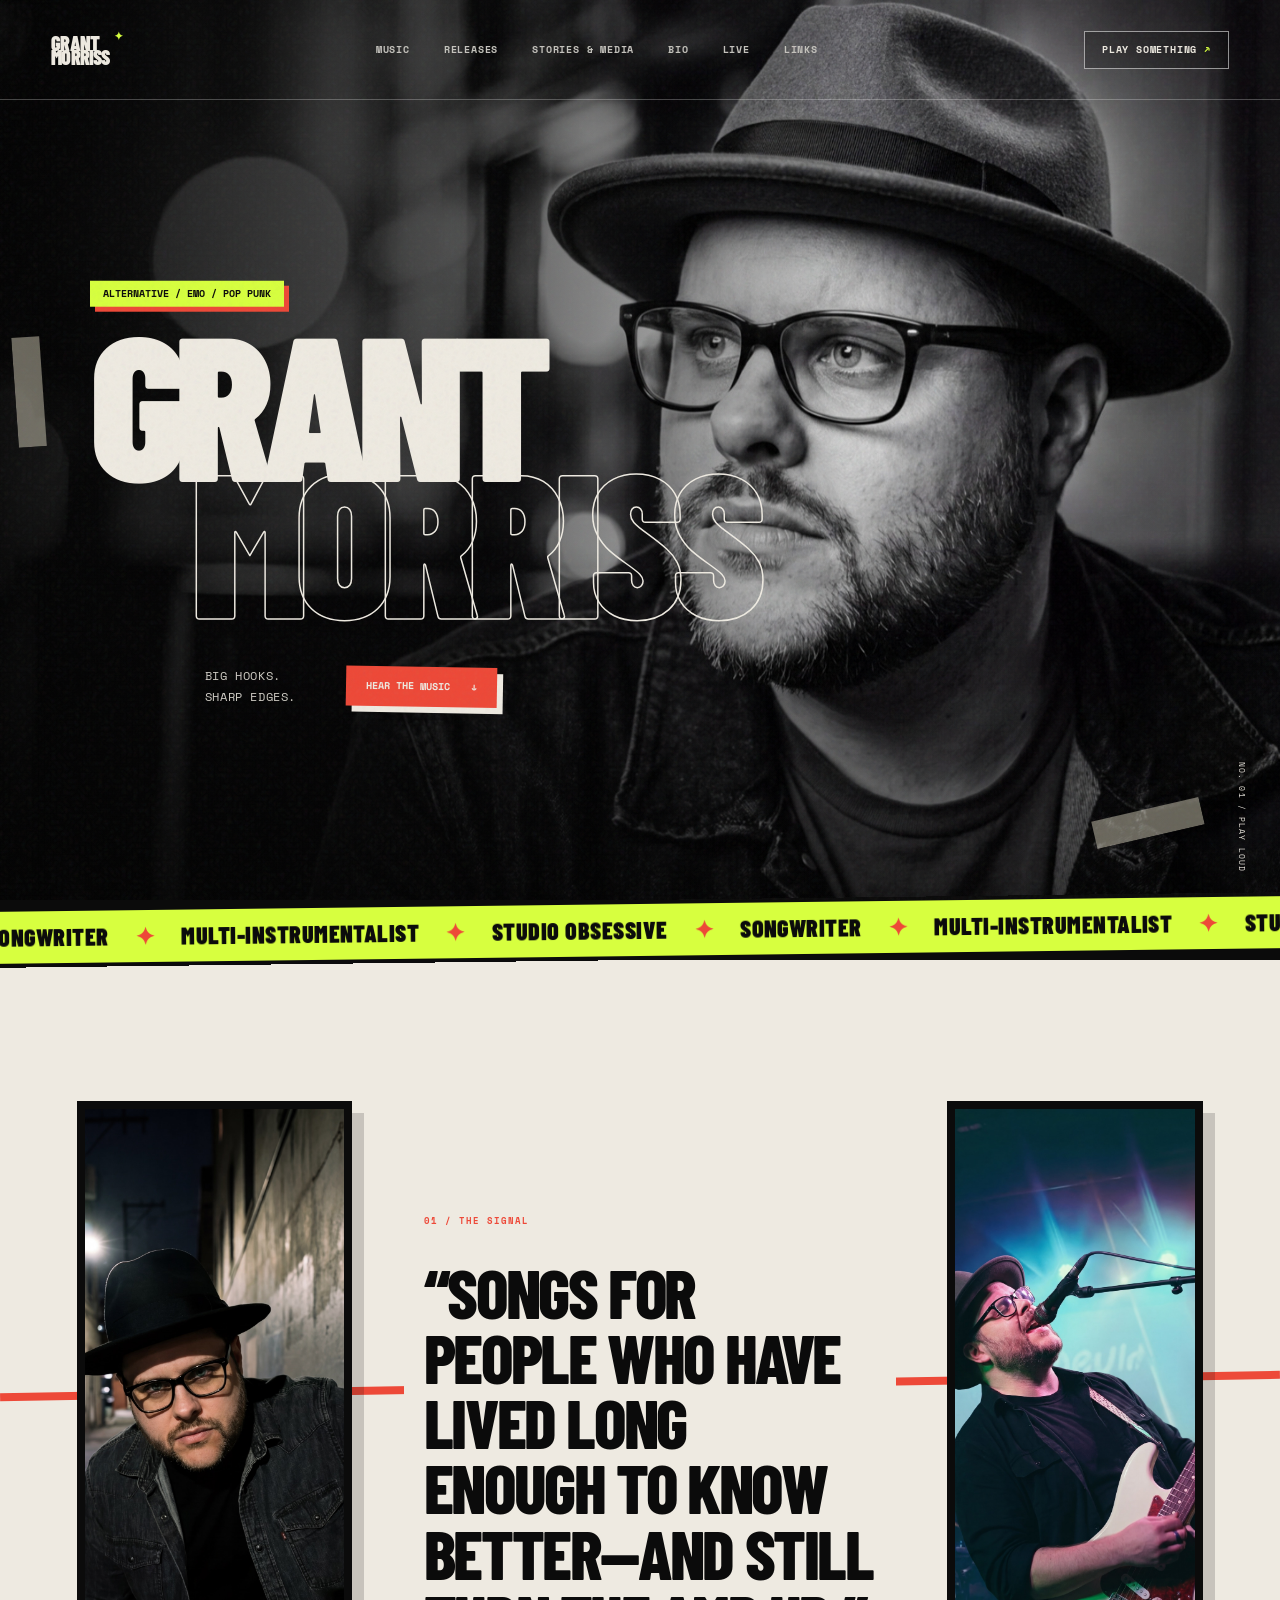
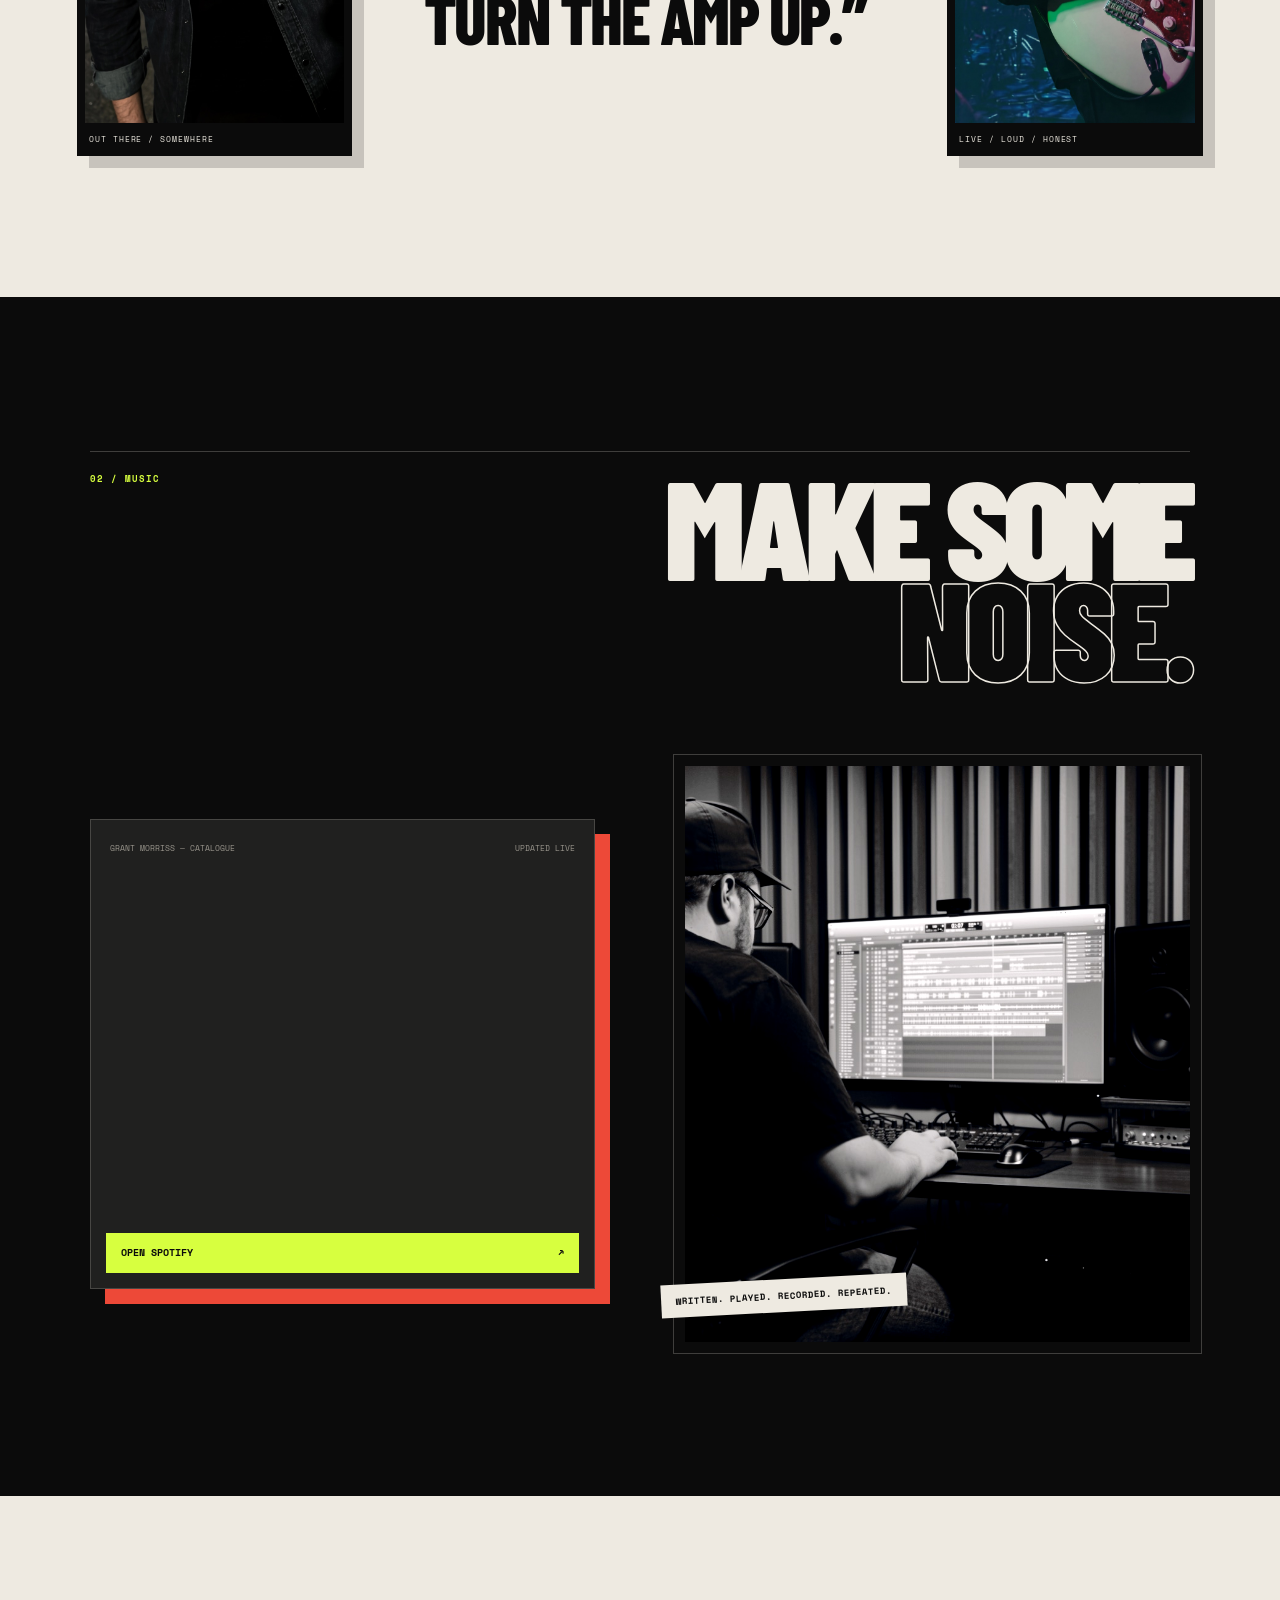
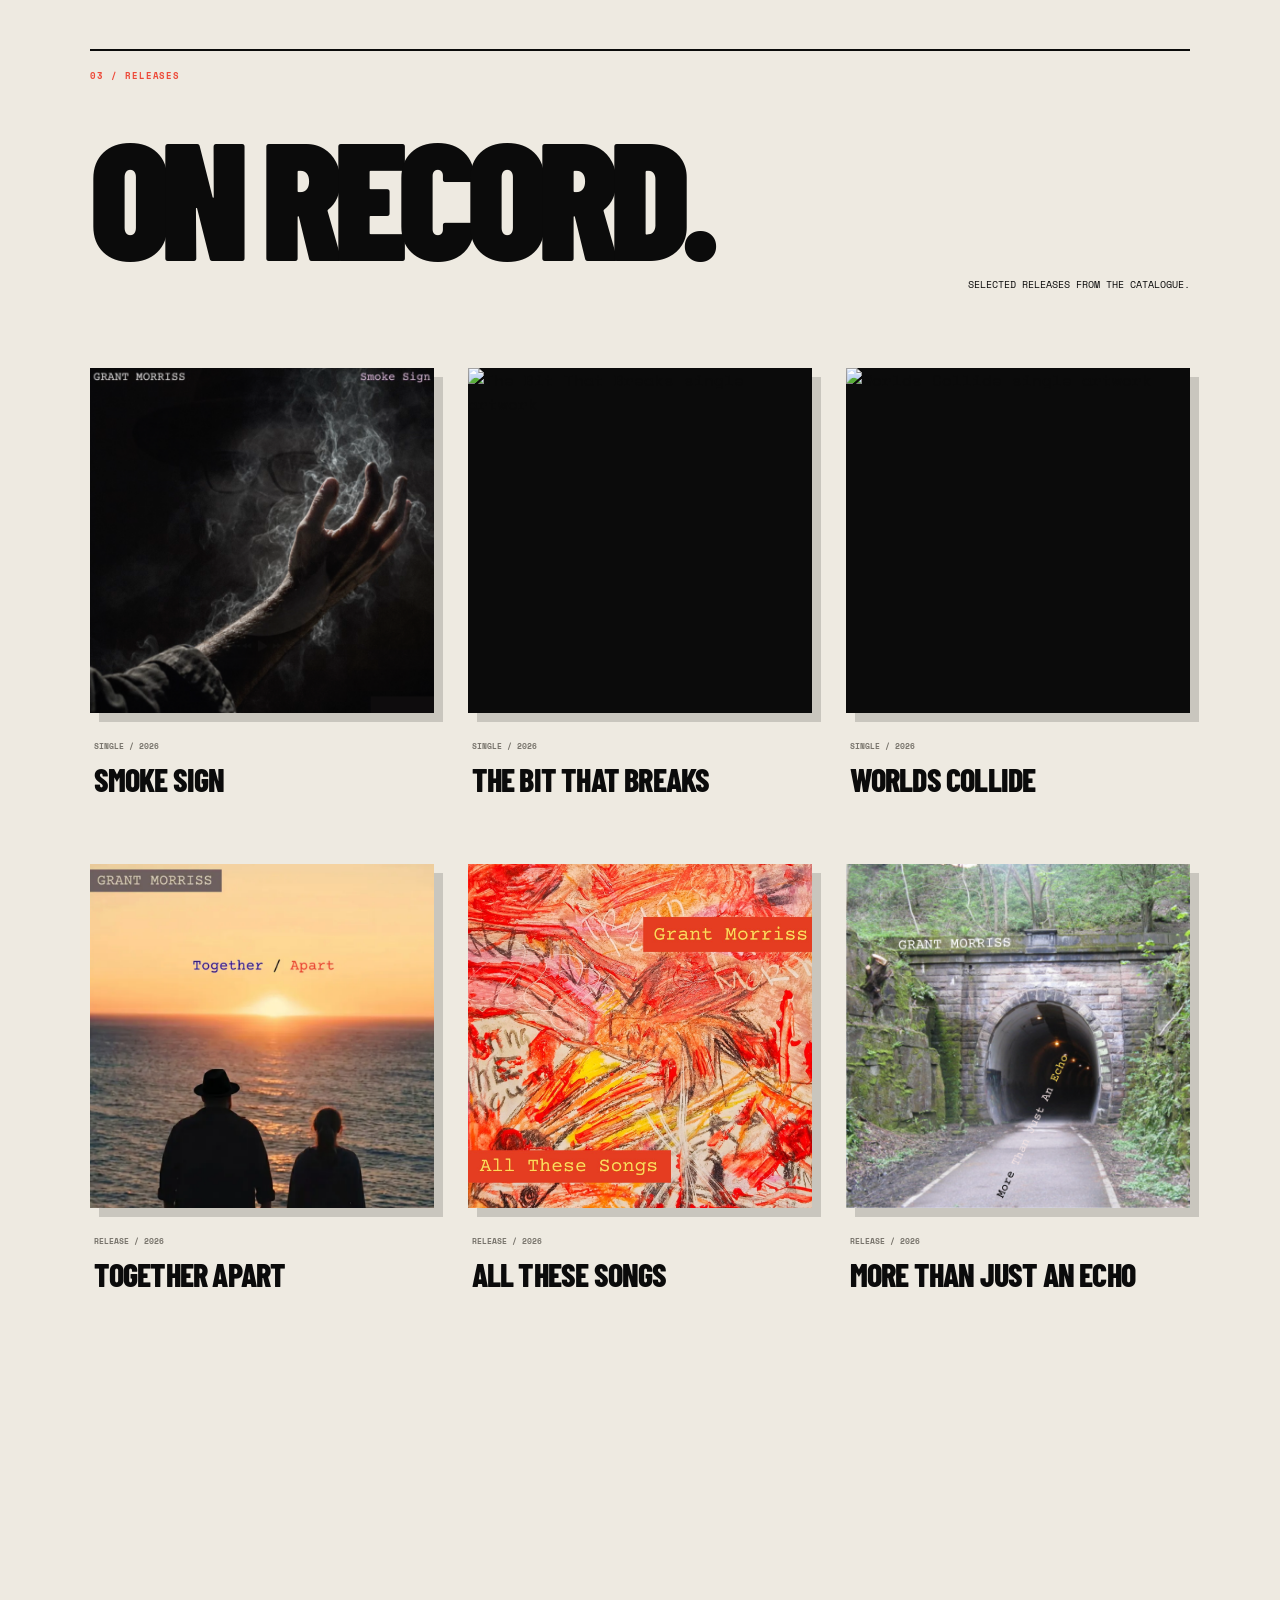
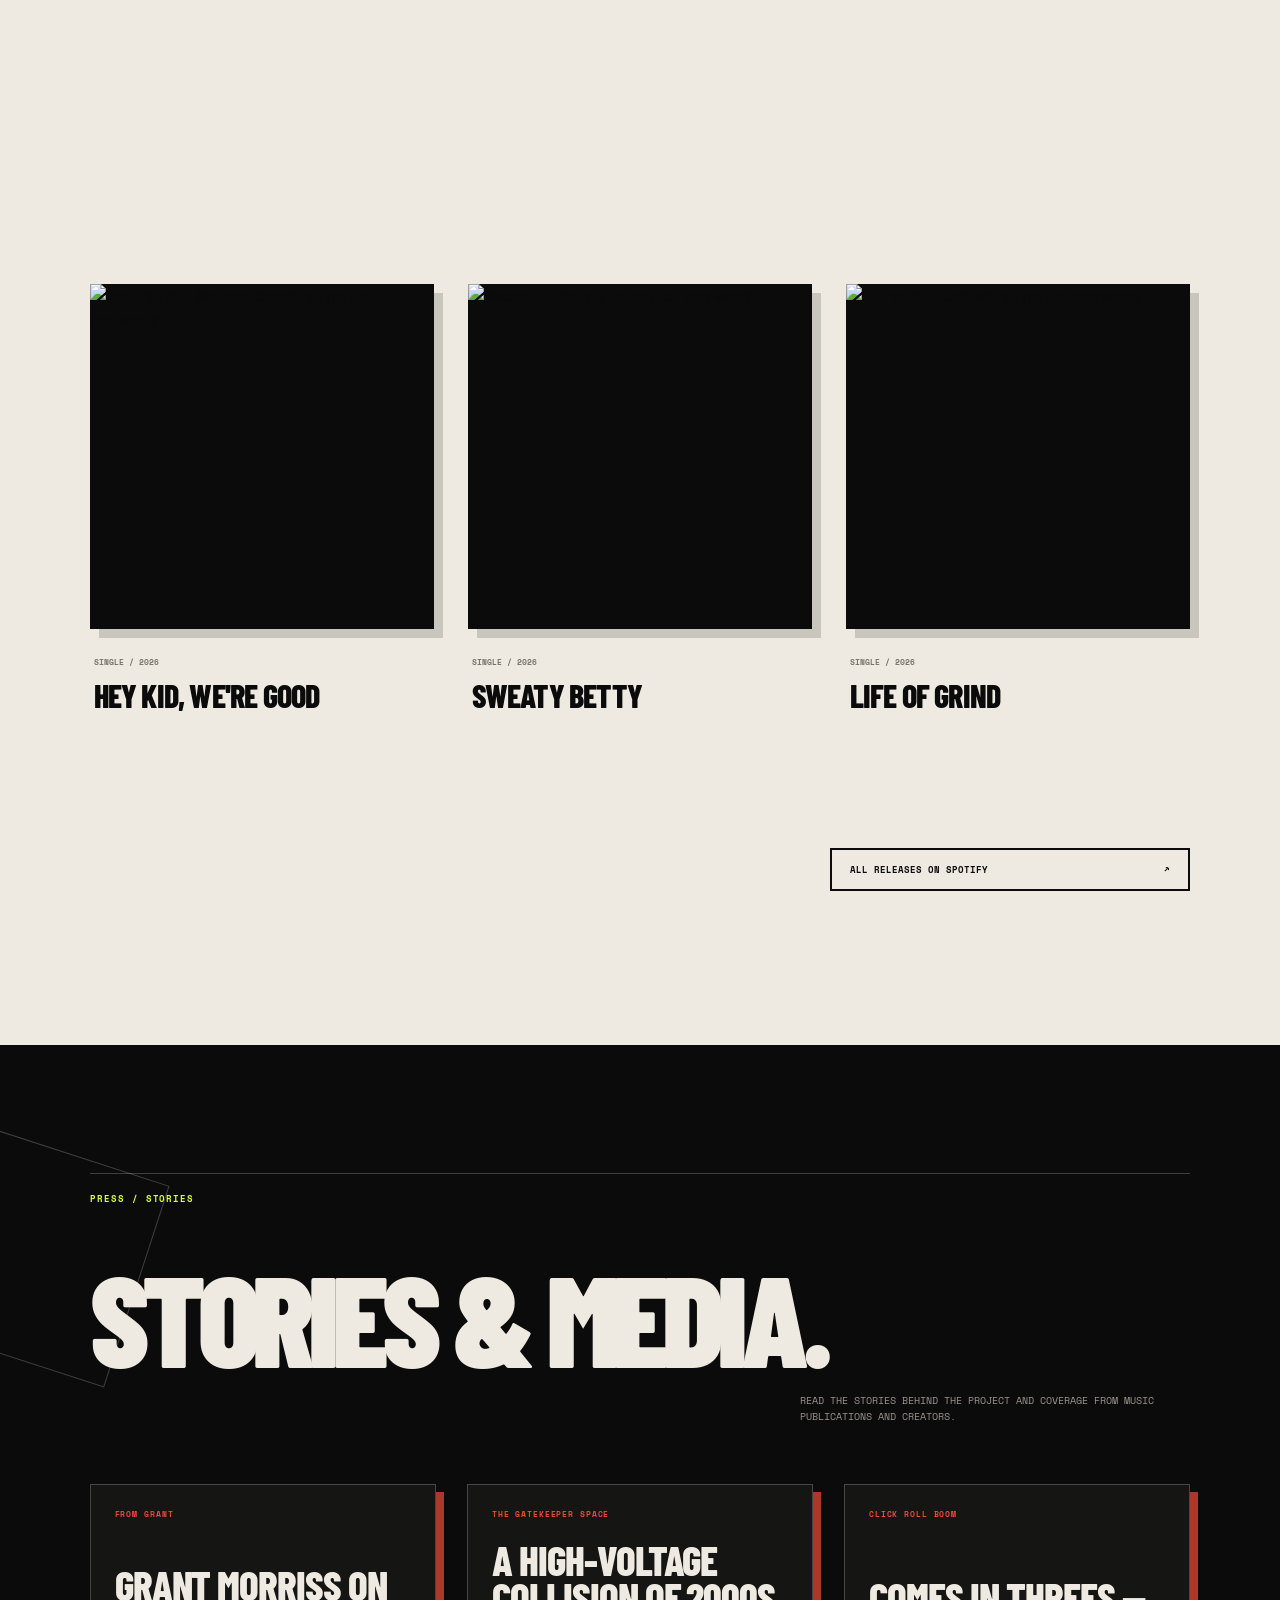
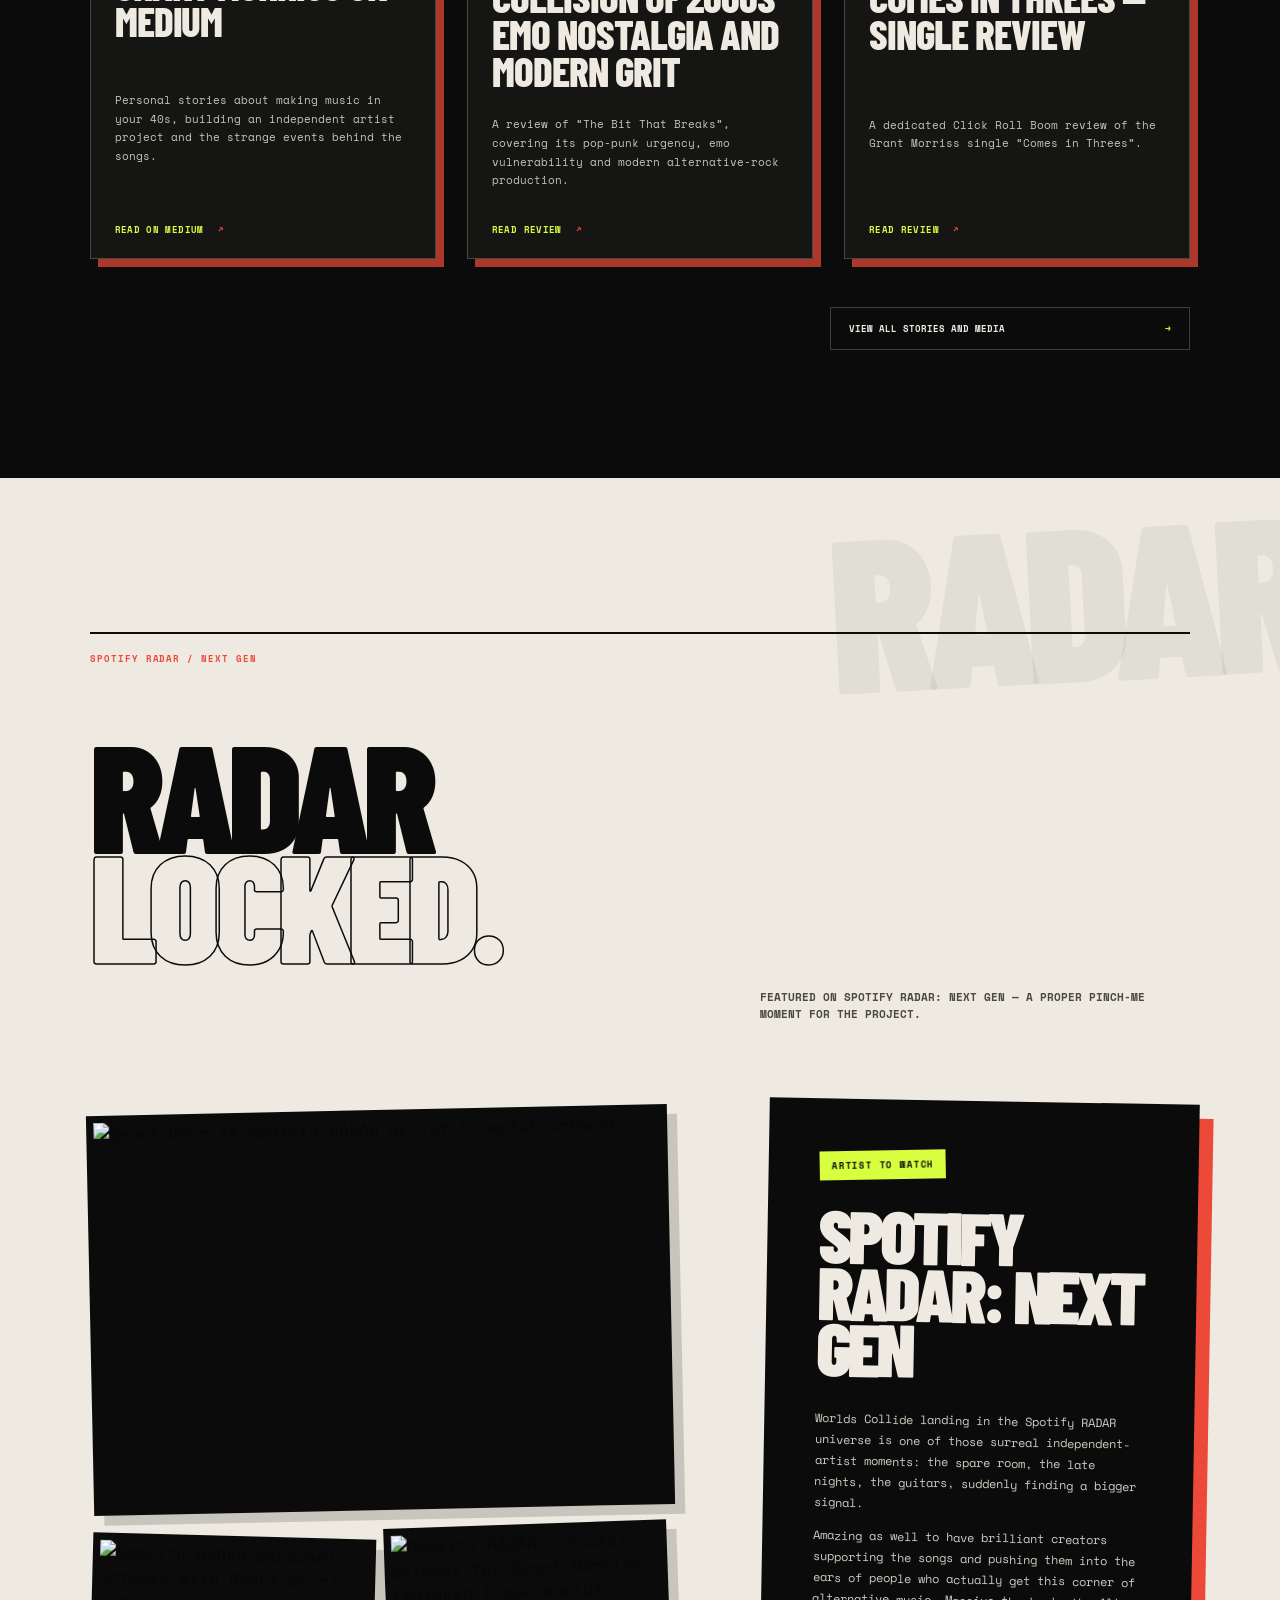
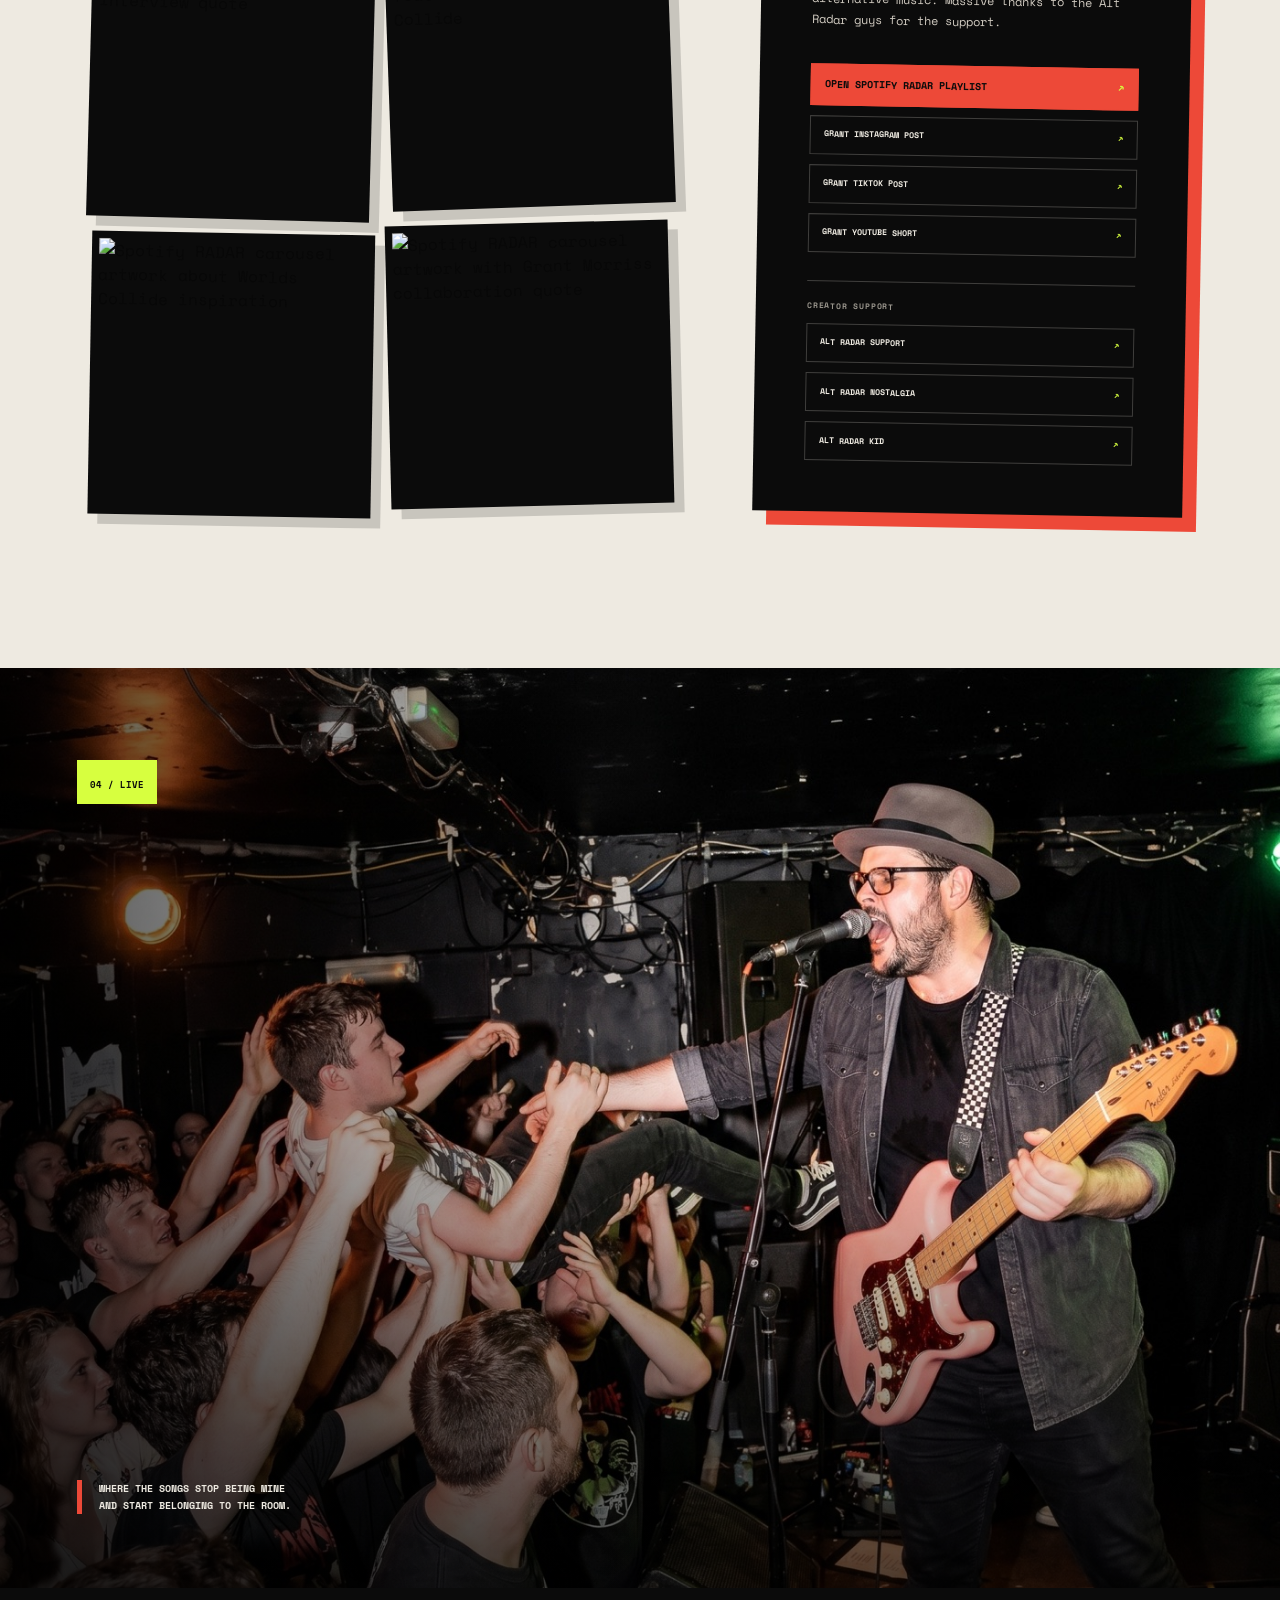
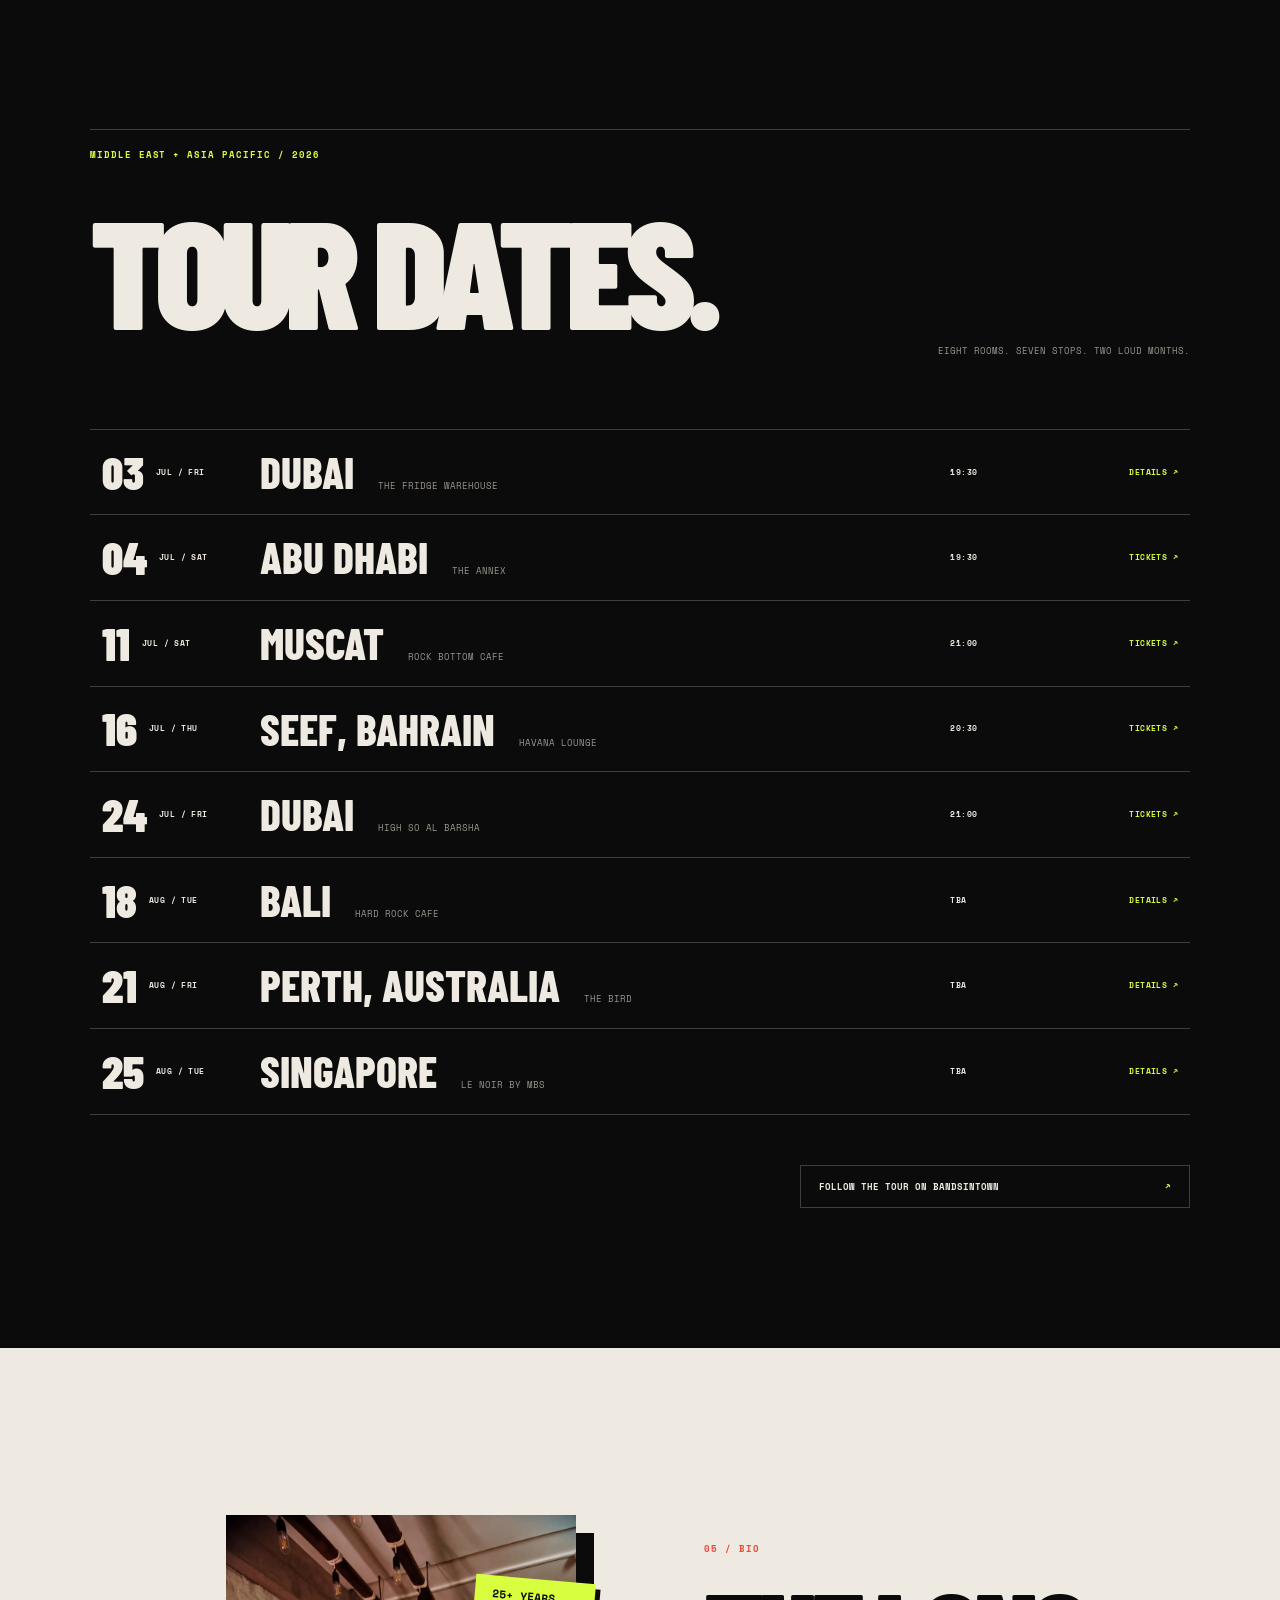
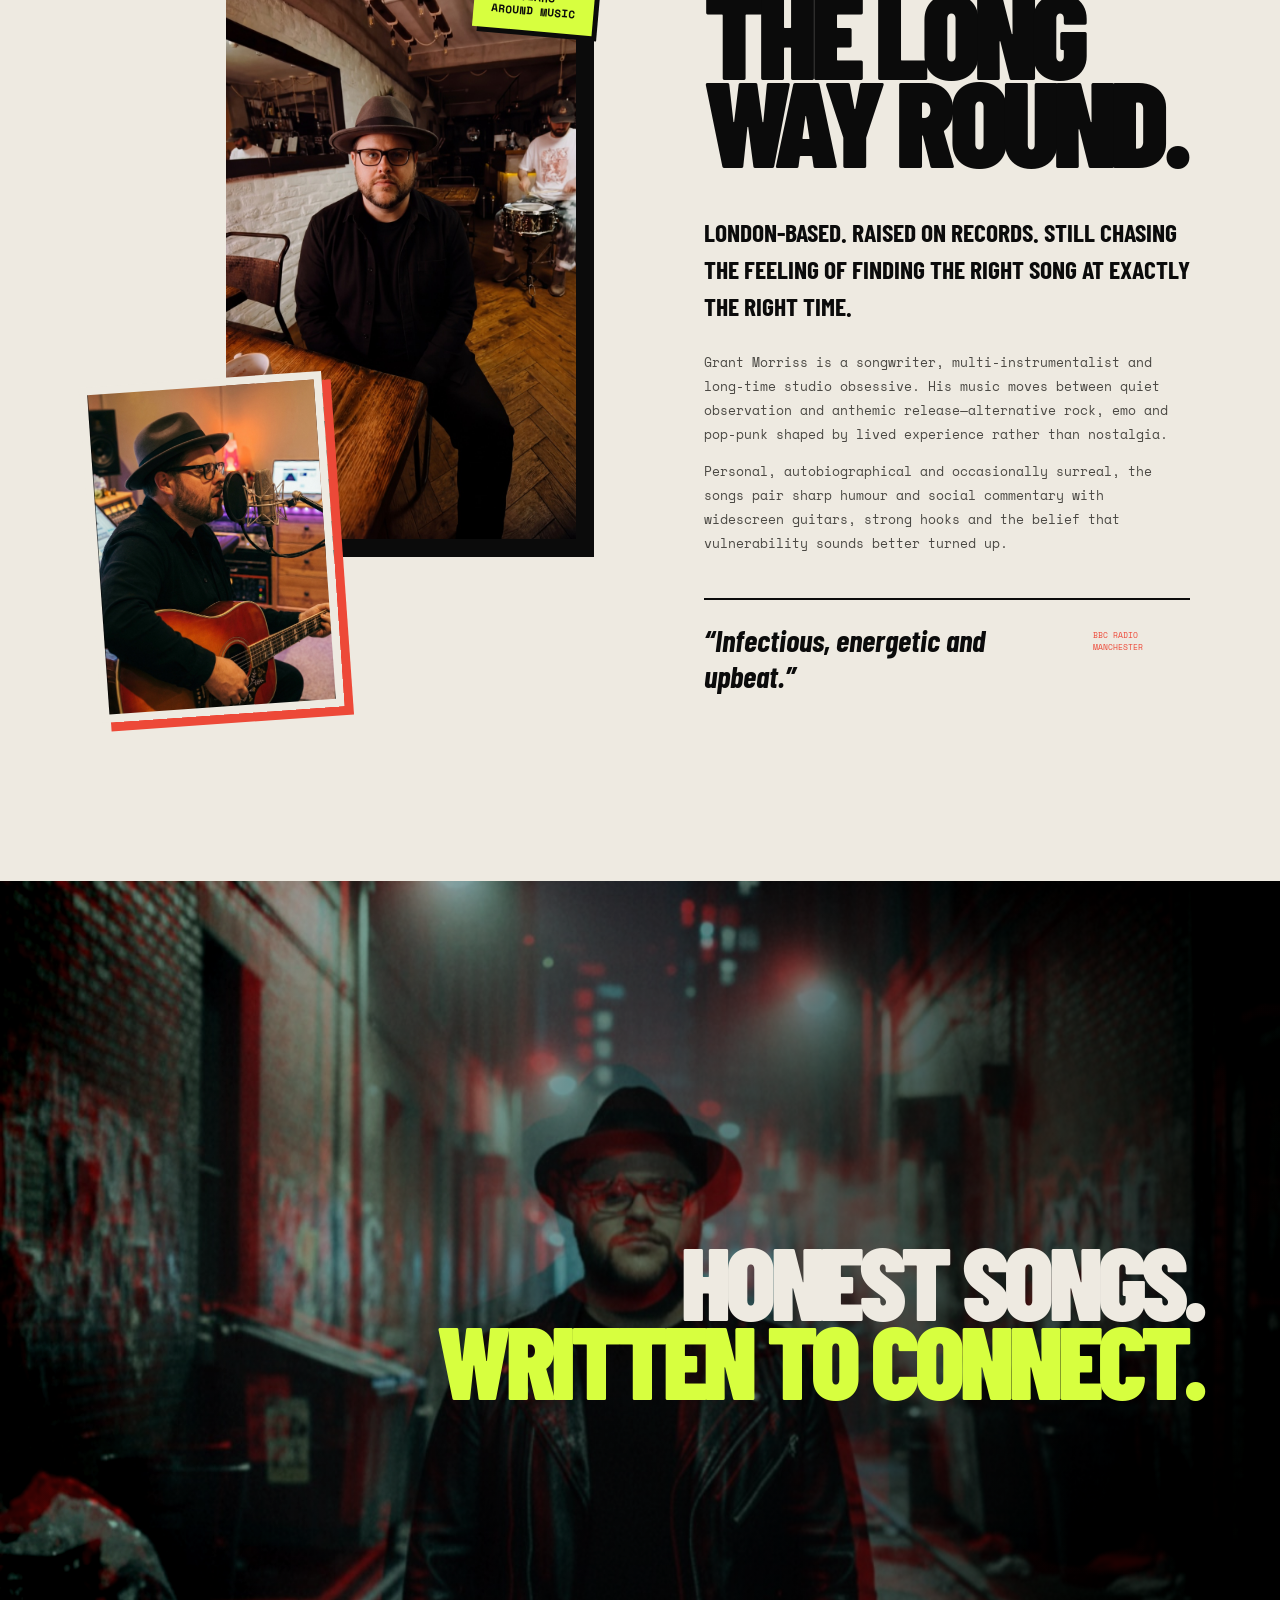
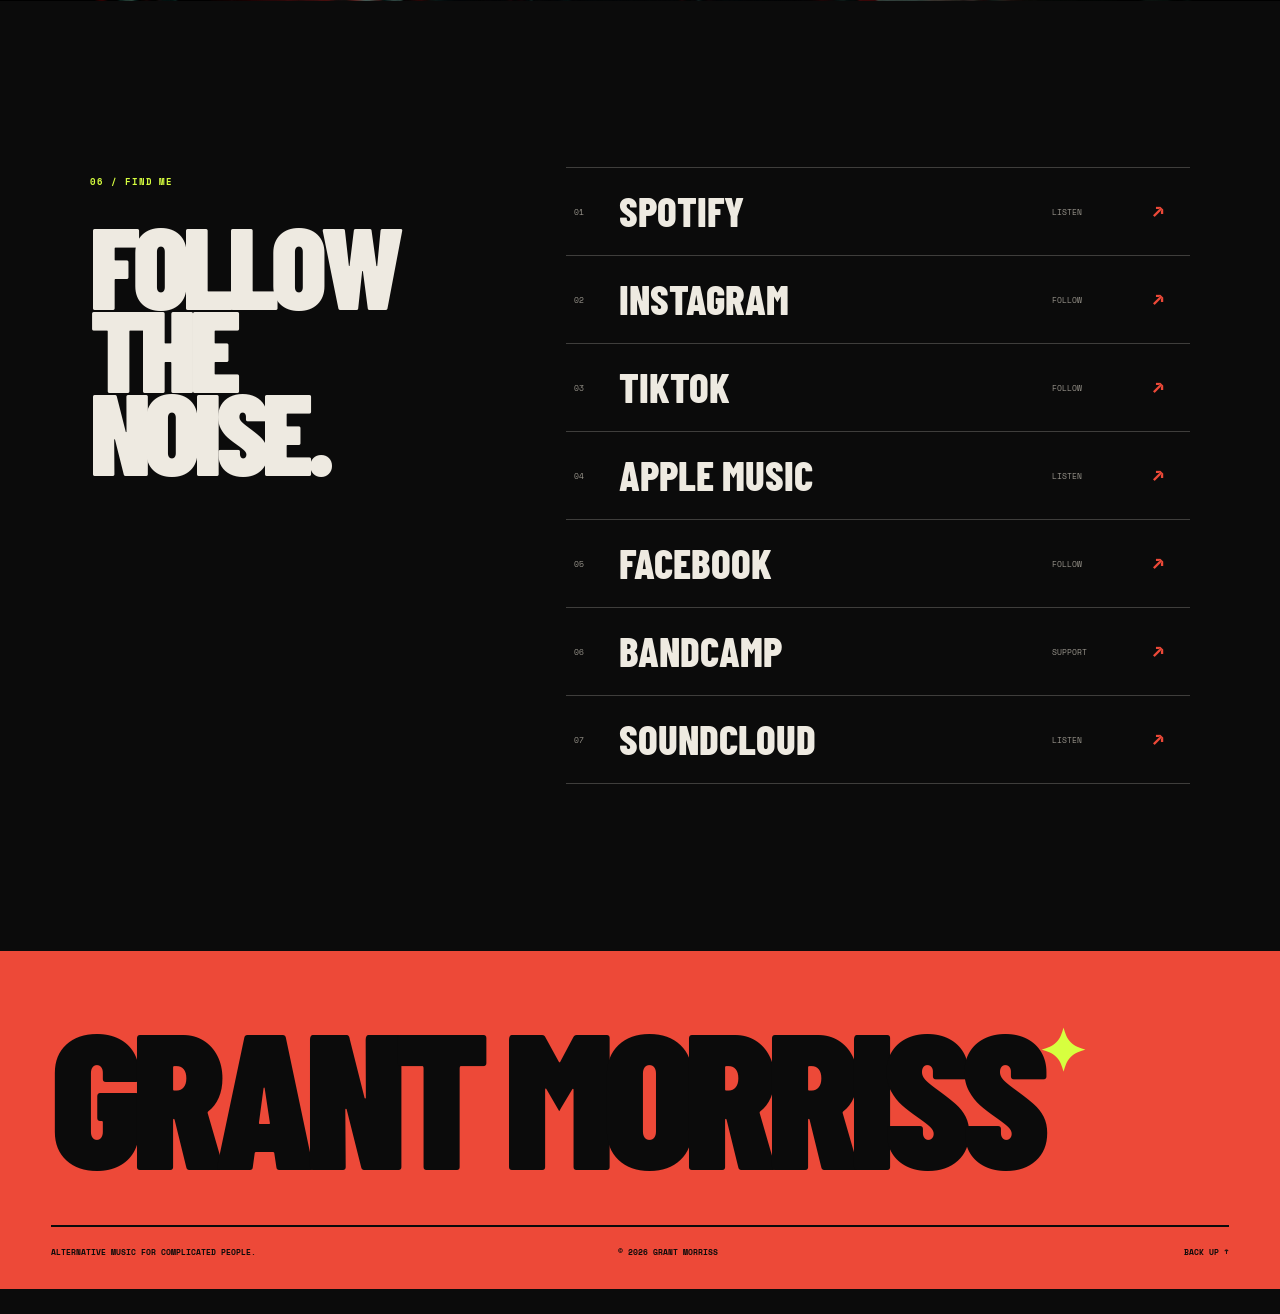
==== commit 00e6d4df: "Add files via upload" ====
--- a/index.html
+++ b/index.html
@@ -12,6 +12,9 @@
   <link rel="stylesheet" href="styles.css">
   <style>
     .stories-preview{padding:clamp(90px,10vw,145px) clamp(20px,7vw,108px)!important;background:#0b0b0b!important;color:#eeeae1!important;position:relative!important;overflow:hidden!important}.stories-preview-head{display:grid!important;grid-template-columns:1fr minmax(220px,390px)!important;gap:30px!important;align-items:end!important;border-top:1px solid rgba(238,234,225,.23)!important;padding-top:20px!important}.stories-preview-head .section-no{color:#d7ff3f!important}.stories-preview-head h2{grid-column:1/-1!important;font:900 clamp(70px,10vw,156px)/.72 'Barlow Condensed',Impact,sans-serif!important;letter-spacing:-.055em!important;text-transform:uppercase!important;margin:38px 0 0!important}.stories-preview-head p{grid-column:2!important;margin:0!important;font:400 10px/1.65 'Space Mono',monospace!important;text-transform:uppercase!important;color:#99958c!important}.media-card-grid{display:grid!important;grid-template-columns:repeat(3,minmax(0,1fr))!important;gap:clamp(16px,2.4vw,34px)!important;margin-top:58px!important}.media-card{min-height:330px!important;display:flex!important;flex-direction:column!important;justify-content:space-between!important;border:1px solid rgba(238,234,225,.23)!important;background:#151514!important;color:#eeeae1!important;padding:24px!important;box-shadow:8px 8px 0 rgba(237,73,56,.72)!important;text-decoration:none!important}.media-kicker{display:block!important;font:700 8px/1.4 'Space Mono',monospace!important;text-transform:uppercase!important;letter-spacing:.11em!important;color:#ed4938!important;margin-bottom:22px!important}.media-card strong{display:block!important;font:800 clamp(29px,3.2vw,45px)/.9 'Barlow Condensed',Impact,sans-serif!important;letter-spacing:-.025em!important;text-transform:uppercase!important}.media-card p{font:400 11px/1.7 'Space Mono',monospace!important;color:#c8c2b8!important;margin:26px 0 35px!important}.media-card em{font:700 9px/1 'Space Mono',monospace!important;text-transform:uppercase!important;font-style:normal!important;letter-spacing:.04em!important;color:#d7ff3f!important}.media-card b{color:#ed4938!important;margin-left:8px!important}.media-card:hover,.media-card:focus-visible{background:#d7ff3f!important;color:#0b0b0b!important;border-color:#d7ff3f!important;outline:none!important;transform:translateY(-4px) rotate(-.8deg)!important}.media-card:hover p,.media-card:focus-visible p,.media-card:hover em,.media-card:focus-visible em,.media-card:hover .media-kicker,.media-card:focus-visible .media-kicker{color:#0b0b0b!important}.stories-all{display:flex!important;justify-content:space-between!important;align-items:center!important;width:min(360px,100%)!important;border:1px solid rgba(238,234,225,.23)!important;padding:16px 18px!important;margin:48px 0 0 auto!important;font:700 9px/1 'Space Mono',monospace!important;text-transform:uppercase!important;text-decoration:none!important}.stories-all span{color:#d7ff3f!important}@media(max-width:850px){.stories-preview-head{display:block!important}.stories-preview-head p{margin-top:22px!important}.media-card-grid{grid-template-columns:repeat(2,minmax(0,1fr))!important}}@media(max-width:520px){.stories-preview{padding-left:18px!important;padding-right:18px!important}.stories-preview-head h2{font-size:22vw!important}.media-card-grid{grid-template-columns:1fr!important;gap:20px!important;margin-top:42px!important}.media-card{min-height:295px!important;padding:21px!important}.media-card strong{font-size:34px!important}.media-card p{font-size:10px!important}.stories-all{margin-left:0!important}}
+  </style>
+  <style>
+    .radar{padding:clamp(100px,12vw,175px) clamp(20px,7vw,108px)!important;background:#eeeae1!important;color:#0b0b0b!important;overflow:hidden!important;position:relative!important}.radar::before{content:"RADAR"!important;position:absolute!important;right:-2vw!important;top:42px!important;font:900 clamp(92px,17vw,260px)/.7 'Barlow Condensed',Impact,sans-serif!important;letter-spacing:-.065em!important;color:rgba(11,11,11,.055)!important;transform:rotate(-3deg)!important;pointer-events:none!important}.radar-head{display:grid!important;grid-template-columns:1fr minmax(240px,430px)!important;gap:30px!important;align-items:end!important;border-top:2px solid #0b0b0b!important;padding-top:20px!important;position:relative!important;z-index:1!important}.radar-head .section-no{color:#ed4938!important}.radar-head h2{grid-column:1/-1!important;font:900 clamp(82px,12vw,190px)/.72 'Barlow Condensed',Impact,sans-serif!important;letter-spacing:-.06em!important;text-transform:uppercase!important;margin:45px 0 0!important}.radar-head h2 em{font-style:normal!important;color:transparent!important;-webkit-text-stroke:1.5px #0b0b0b!important}.radar-head p{grid-column:2!important;margin:0!important;font:700 11px/1.55 'Space Mono',monospace!important;text-transform:uppercase!important;color:#4b4944!important}.radar-layout{display:grid!important;grid-template-columns:1.15fr .85fr!important;gap:clamp(40px,7vw,105px)!important;align-items:center!important;margin-top:78px!important;position:relative!important;z-index:1!important}.radar-collage{display:grid!important;grid-template-columns:1fr 1fr!important;gap:15px!important;align-items:start!important}.radar-collage figure{margin:0!important;background:#0b0b0b!important;padding:7px!important;box-shadow:10px 10px 0 rgba(11,11,11,.16)!important;aspect-ratio:1!important;overflow:hidden!important}.radar-collage figure:nth-child(1){grid-column:1/-1!important;aspect-ratio:16/11!important;transform:rotate(-1.2deg)!important}.radar-collage figure:nth-child(2){transform:rotate(1.5deg) translateY(12px)!important}.radar-collage figure:nth-child(3){transform:rotate(-2deg)!important}.radar-collage figure:nth-child(4){transform:rotate(1deg) translateY(10px)!important}.radar-collage figure:nth-child(5){transform:rotate(-1.4deg)!important}.radar-collage img{display:block!important;width:100%!important;height:100%!important;object-fit:cover!important;filter:contrast(1.03) saturate(.92)!important}.radar-copy{background:#0b0b0b!important;color:#eeeae1!important;padding:clamp(28px,4vw,52px)!important;box-shadow:14px 14px 0 #ed4938!important;transform:rotate(1deg)!important}.radar-kicker{display:inline-block!important;background:#d7ff3f!important;color:#0b0b0b!important;font:700 9px/1 'Space Mono',monospace!important;text-transform:uppercase!important;letter-spacing:.09em!important;padding:10px 12px!important;margin:0 0 28px!important;transform:rotate(-2deg)!important}.radar-copy h3{font:900 clamp(54px,5.8vw,96px)/.76 'Barlow Condensed',Impact,sans-serif!important;letter-spacing:-.055em!important;text-transform:uppercase!important;margin:0 0 32px!important}.radar-copy p:not(.radar-kicker){font:400 12px/1.75 'Space Mono',monospace!important;color:#d1cbc1!important}.radar-actions{display:grid!important;gap:10px!important;margin-top:34px!important}.radar-actions a,.creator-links a{display:flex!important;justify-content:space-between!important;gap:18px!important;align-items:center!important;border:1px solid rgba(238,234,225,.23)!important;padding:15px 16px!important;font:700 9px/1.2 'Space Mono',monospace!important;text-transform:uppercase!important;text-decoration:none!important;transition:.2s!important}.radar-actions a:hover,.radar-actions a:focus-visible,.creator-links a:hover,.creator-links a:focus-visible{background:#d7ff3f!important;color:#0b0b0b!important;border-color:#d7ff3f!important;outline:none!important;transform:translateX(5px)!important}.radar-actions span,.creator-links b{color:#d7ff3f!important}.radar-actions a:hover span,.creator-links a:hover b,.radar-actions a:focus-visible span,.creator-links a:focus-visible b{color:#ed4938!important}.radar-actions .radar-primary{background:#ed4938!important;border-color:#ed4938!important;color:#0b0b0b!important;font-size:10px!important}.creator-links{margin-top:28px!important;border-top:1px solid rgba(238,234,225,.23)!important;padding-top:20px!important;display:grid!important;gap:10px!important}.creator-links>span{font:700 8px/1 'Space Mono',monospace!important;text-transform:uppercase!important;letter-spacing:.1em!important;color:#99958c!important;margin-bottom:4px!important}@media(max-width:850px){.radar-head{display:block!important}.radar-head h2{margin-top:38px!important}.radar-head p{margin-top:22px!important}.radar-layout{grid-template-columns:1fr!important}.radar-copy{transform:none!important}.radar-collage{max-width:720px!important}.radar-collage figure:nth-child(n){transform:none!important}}@media(max-width:520px){.radar{padding-left:18px!important;padding-right:18px!important}.radar-head h2{font-size:24vw!important}.radar-layout{margin-top:50px!important}.radar-collage{gap:9px!important}.radar-collage figure{padding:4px!important;box-shadow:5px 5px 0 rgba(11,11,11,.16)!important}.radar-collage figure:nth-child(1){aspect-ratio:1!important}.radar-copy{padding:24px!important;box-shadow:8px 8px 0 #ed4938!important}.radar-copy h3{font-size:18vw!important}.radar-copy p:not(.radar-kicker){font-size:10px!important}.radar-actions a,.creator-links a{font-size:8px!important;padding:13px 12px!important}}
   </style>
 </head>
 <body>
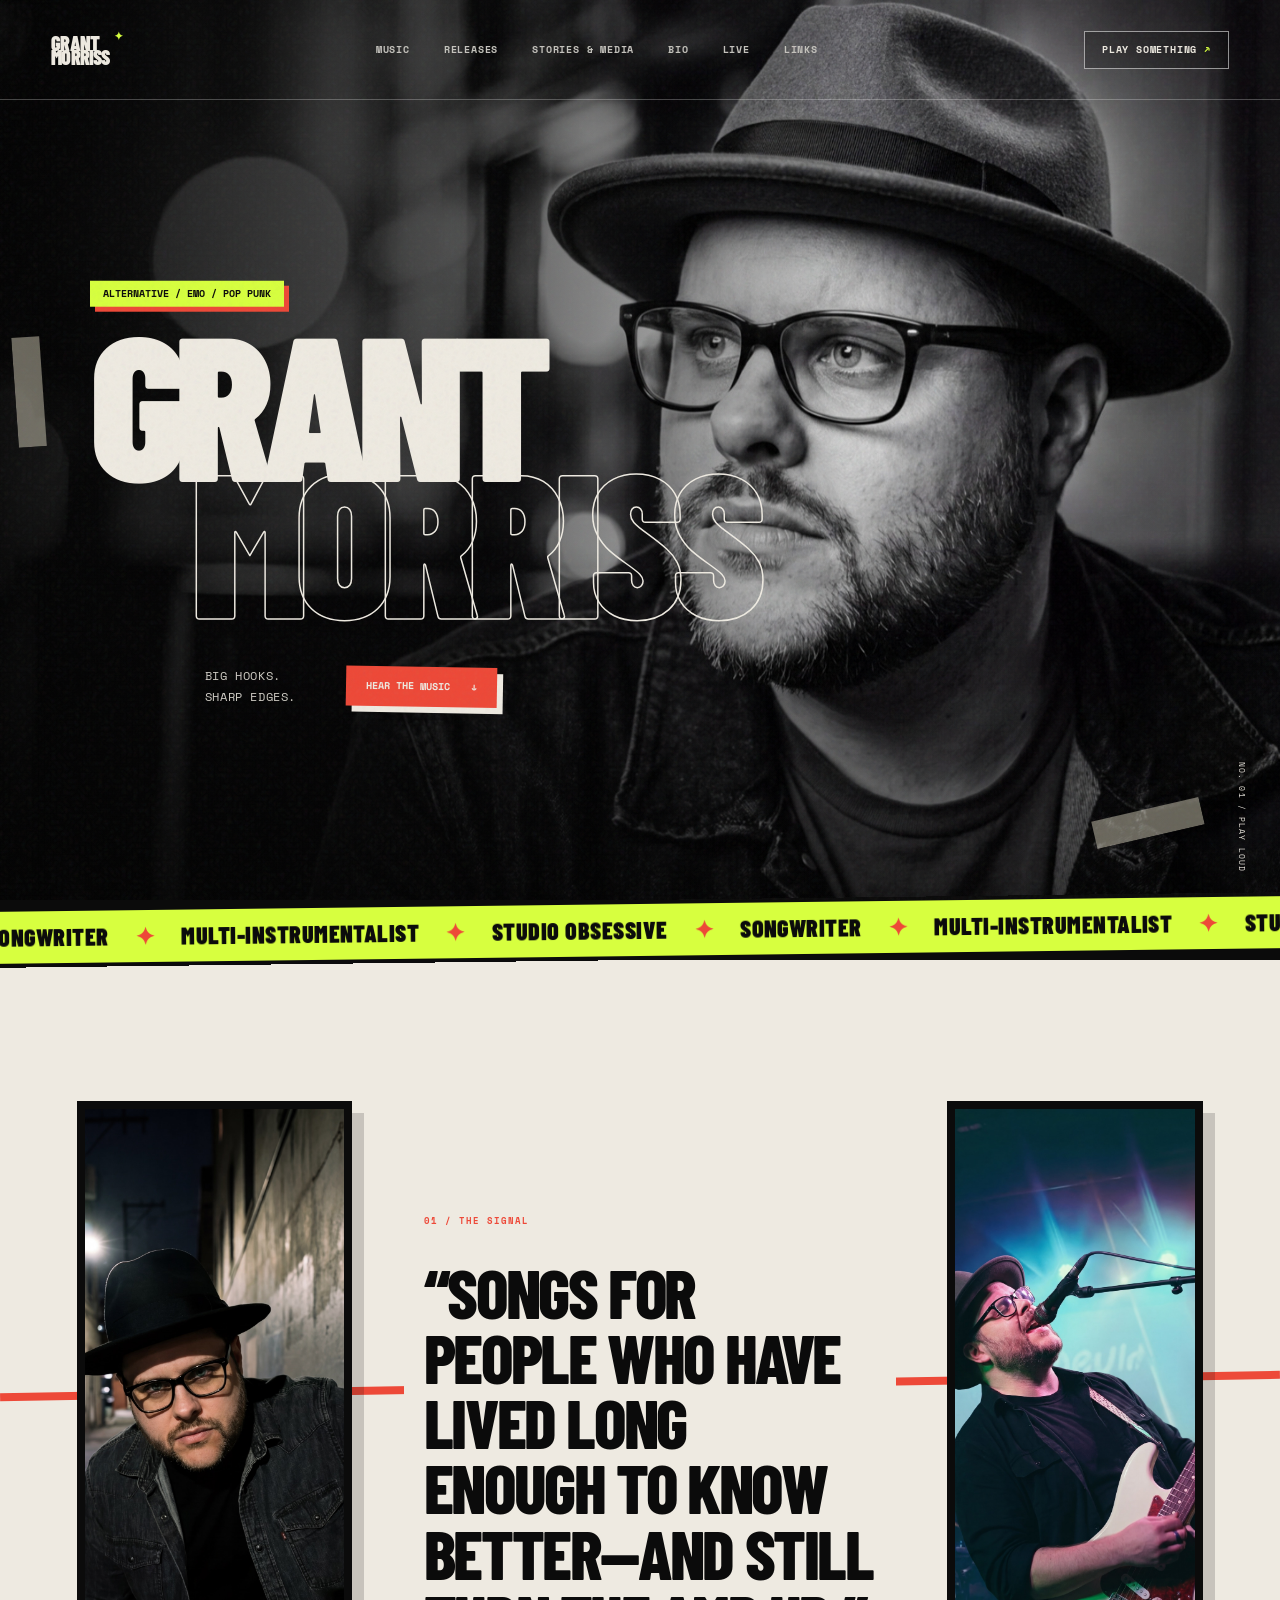
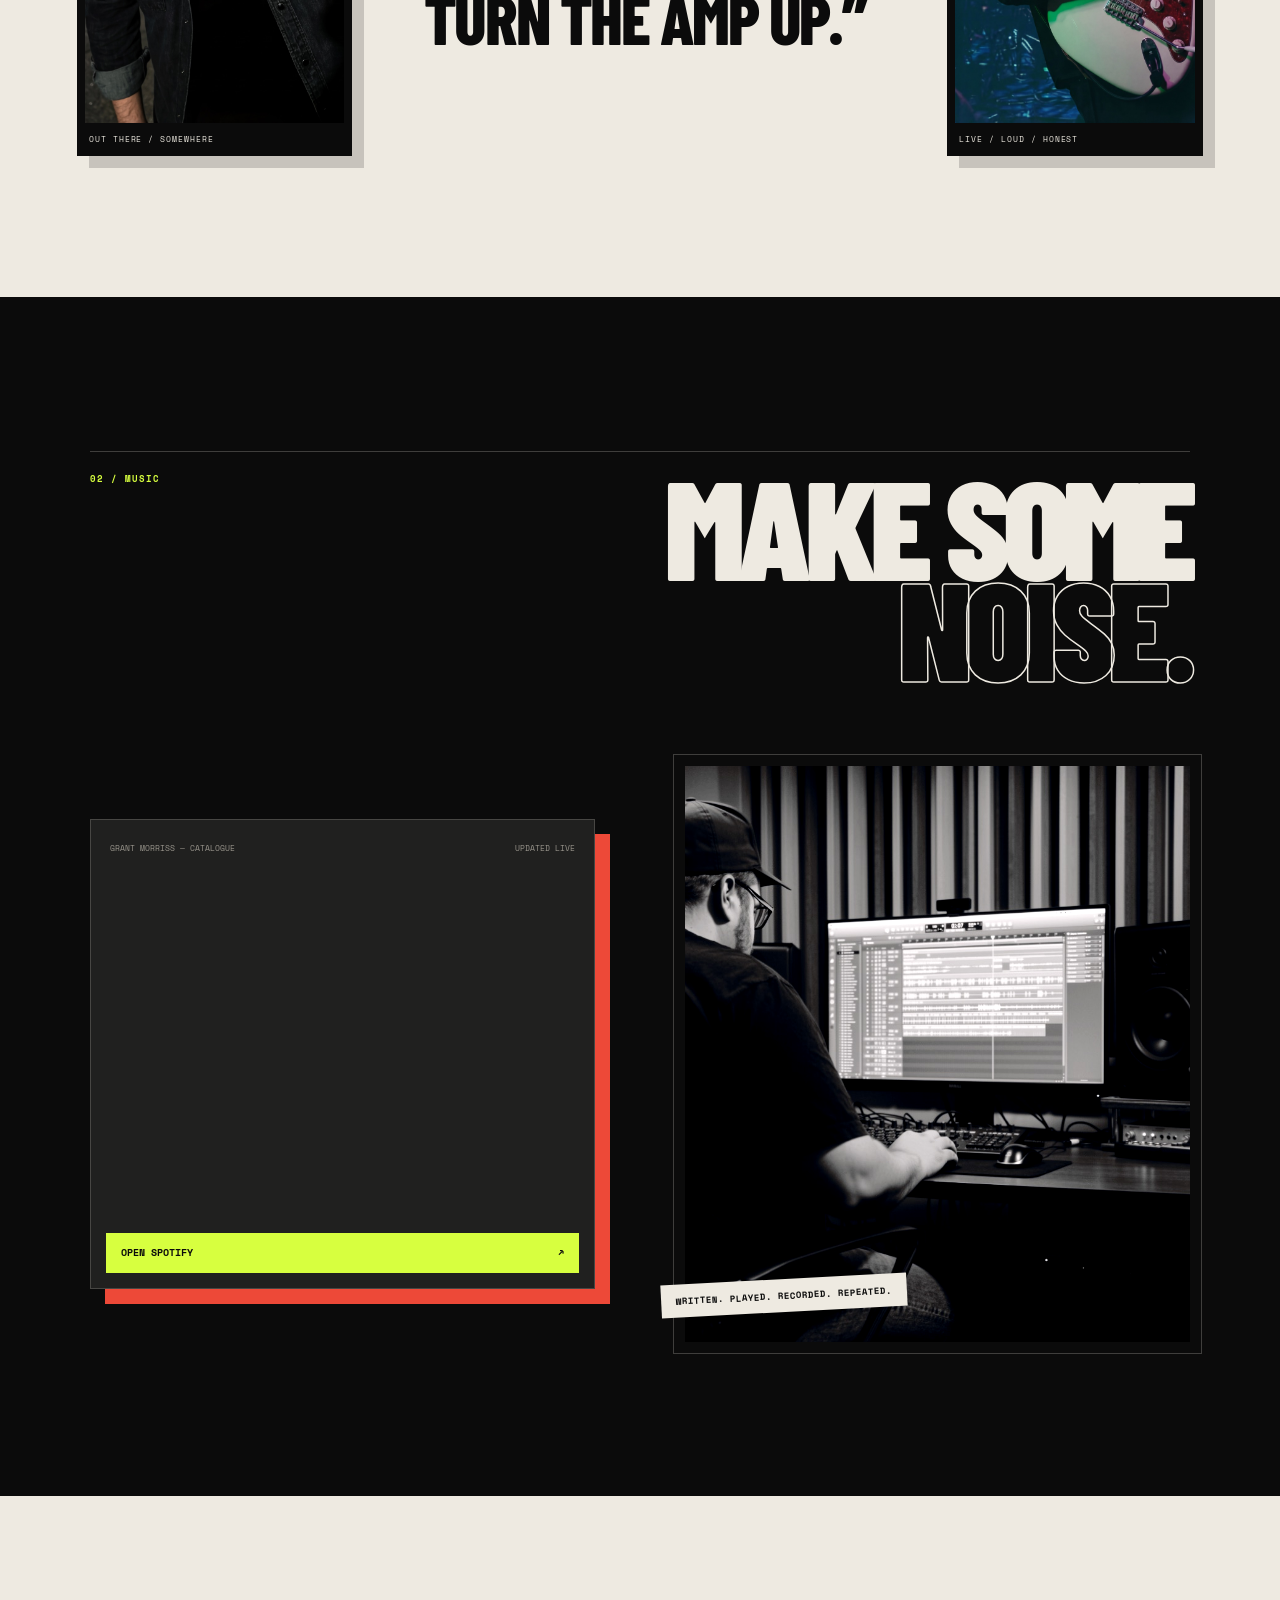
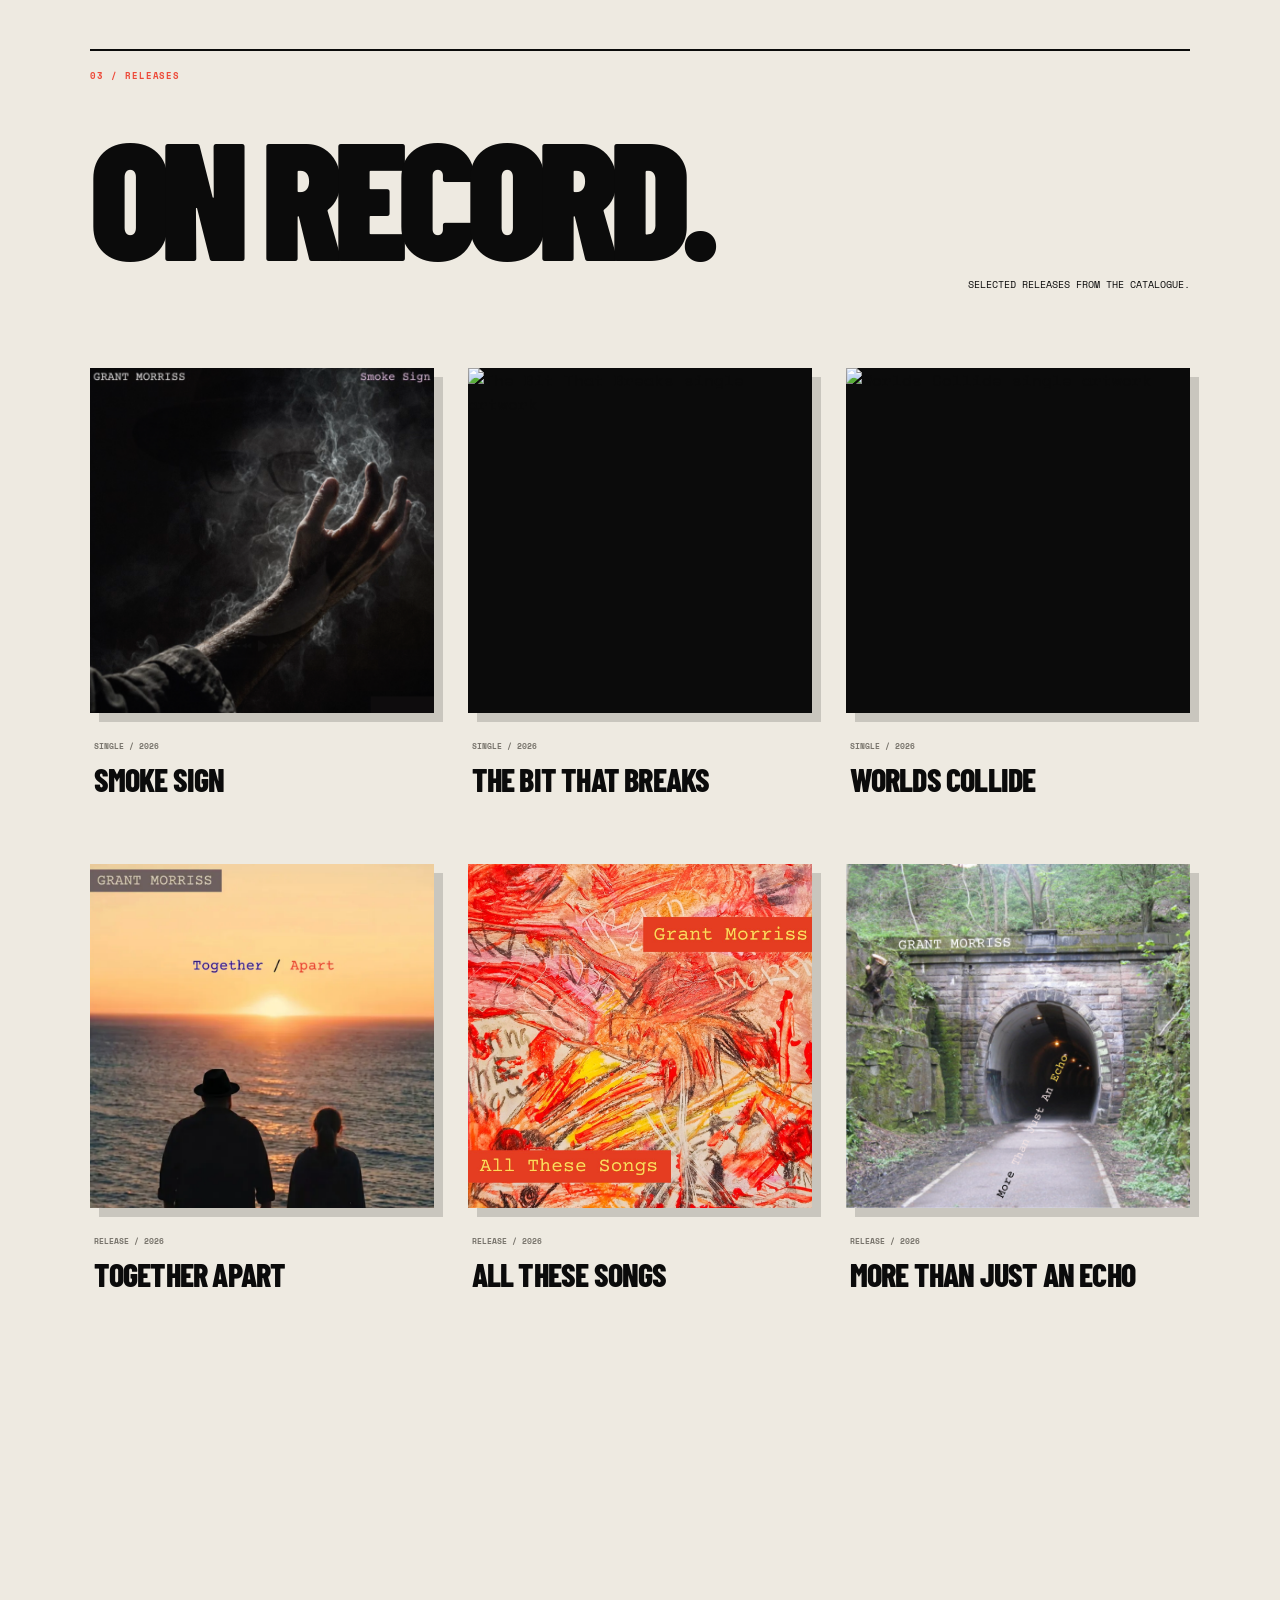
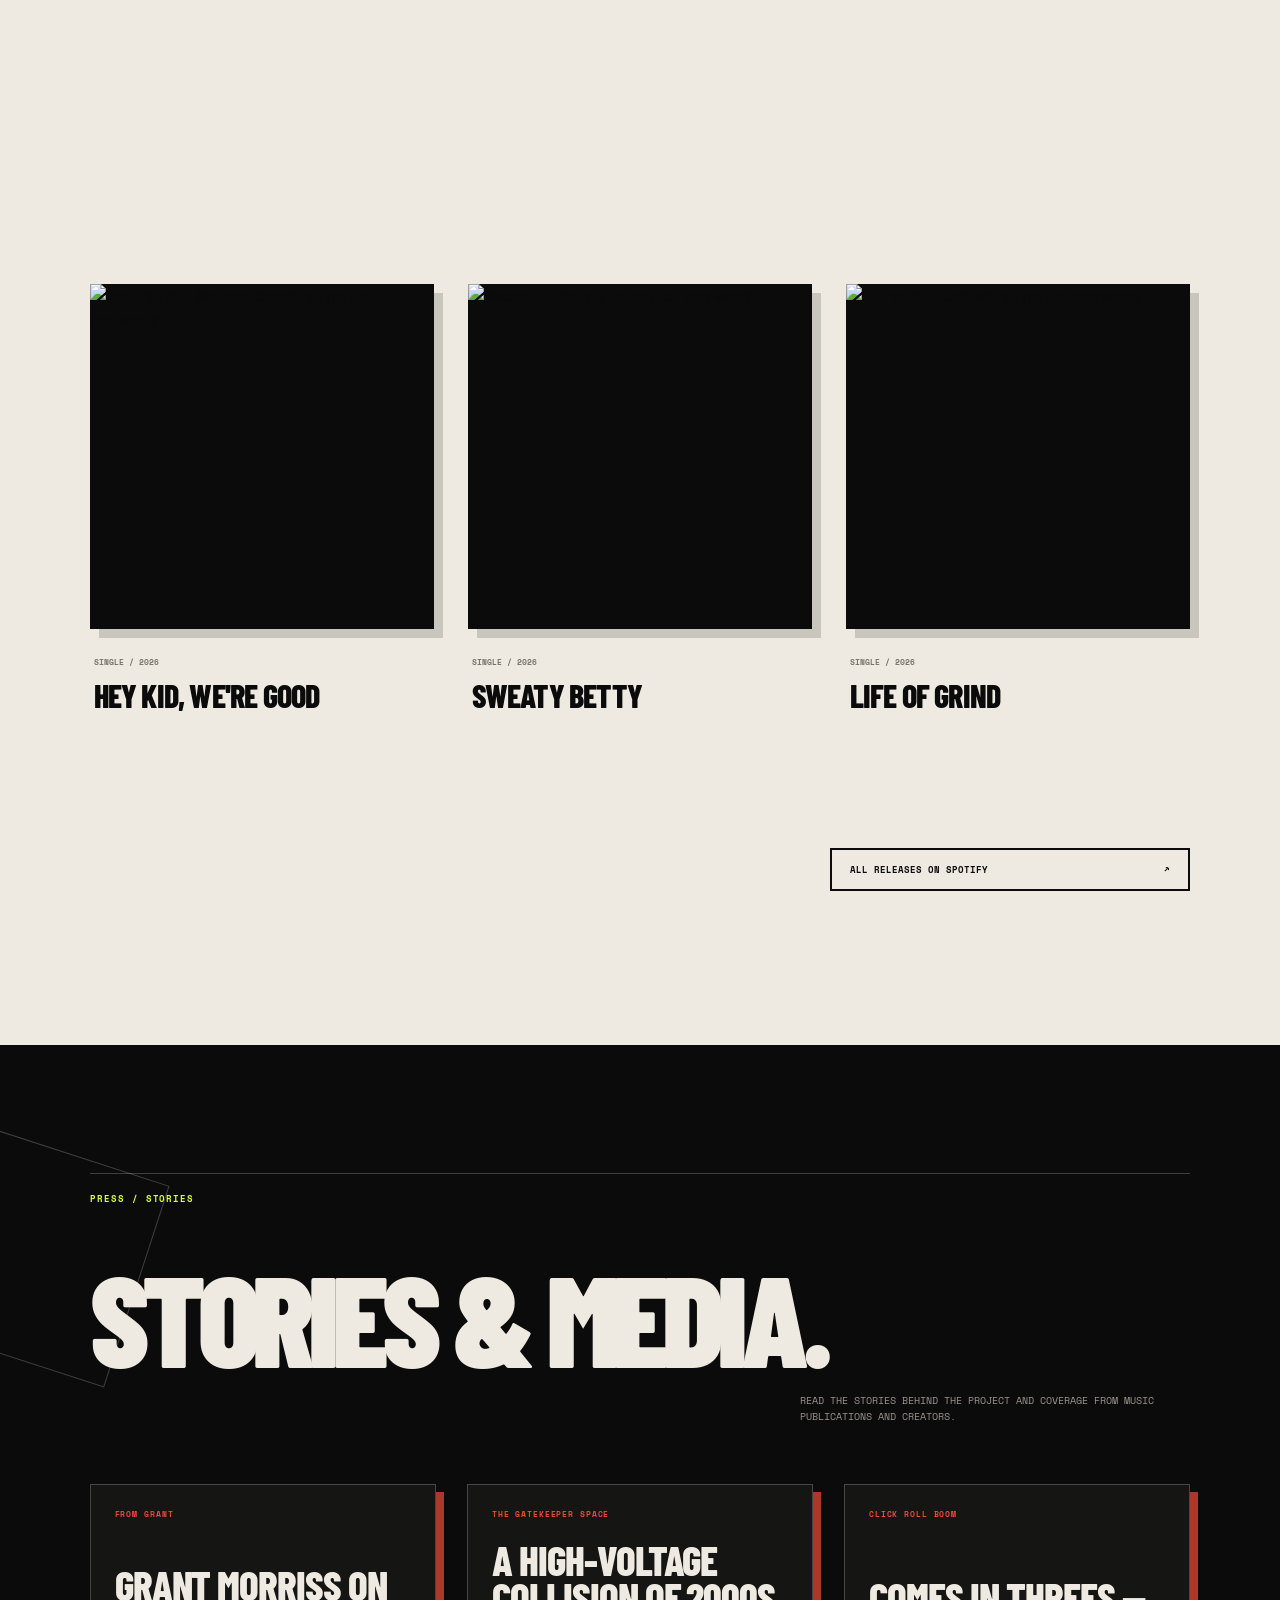
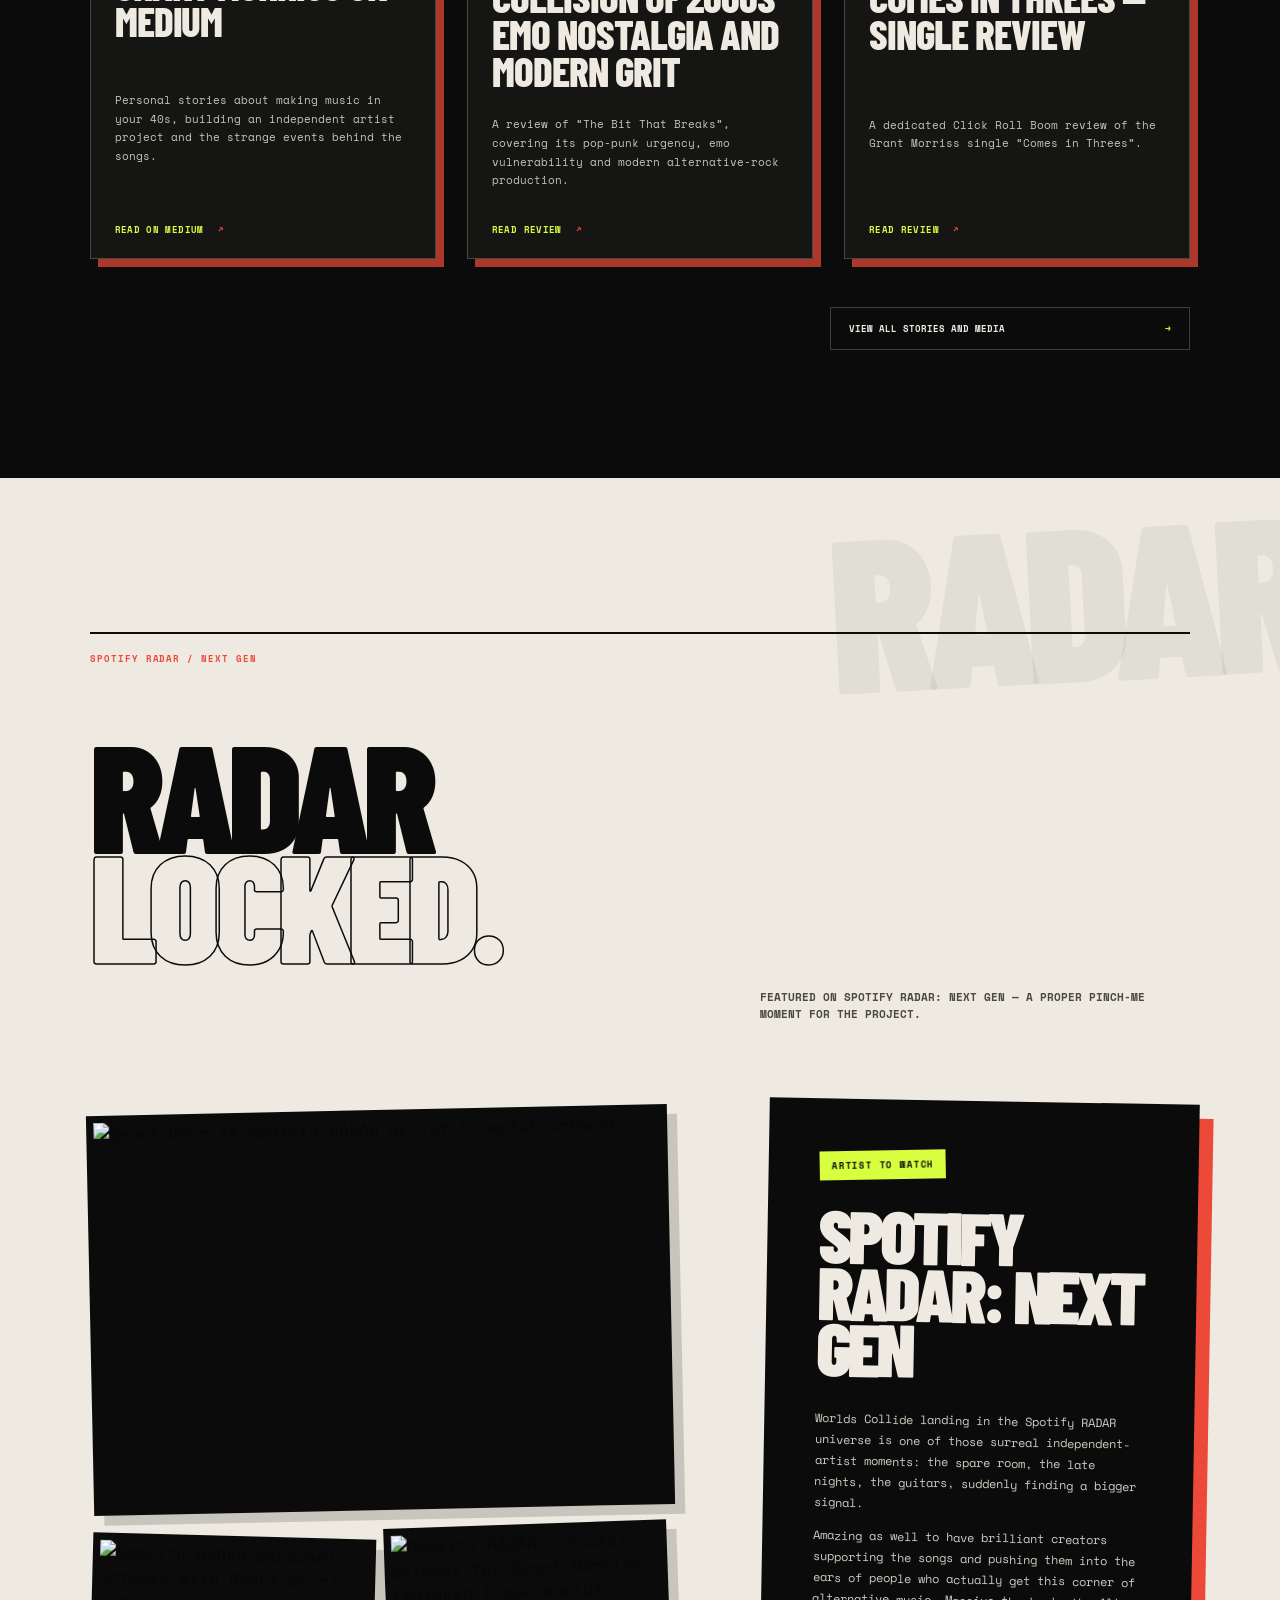
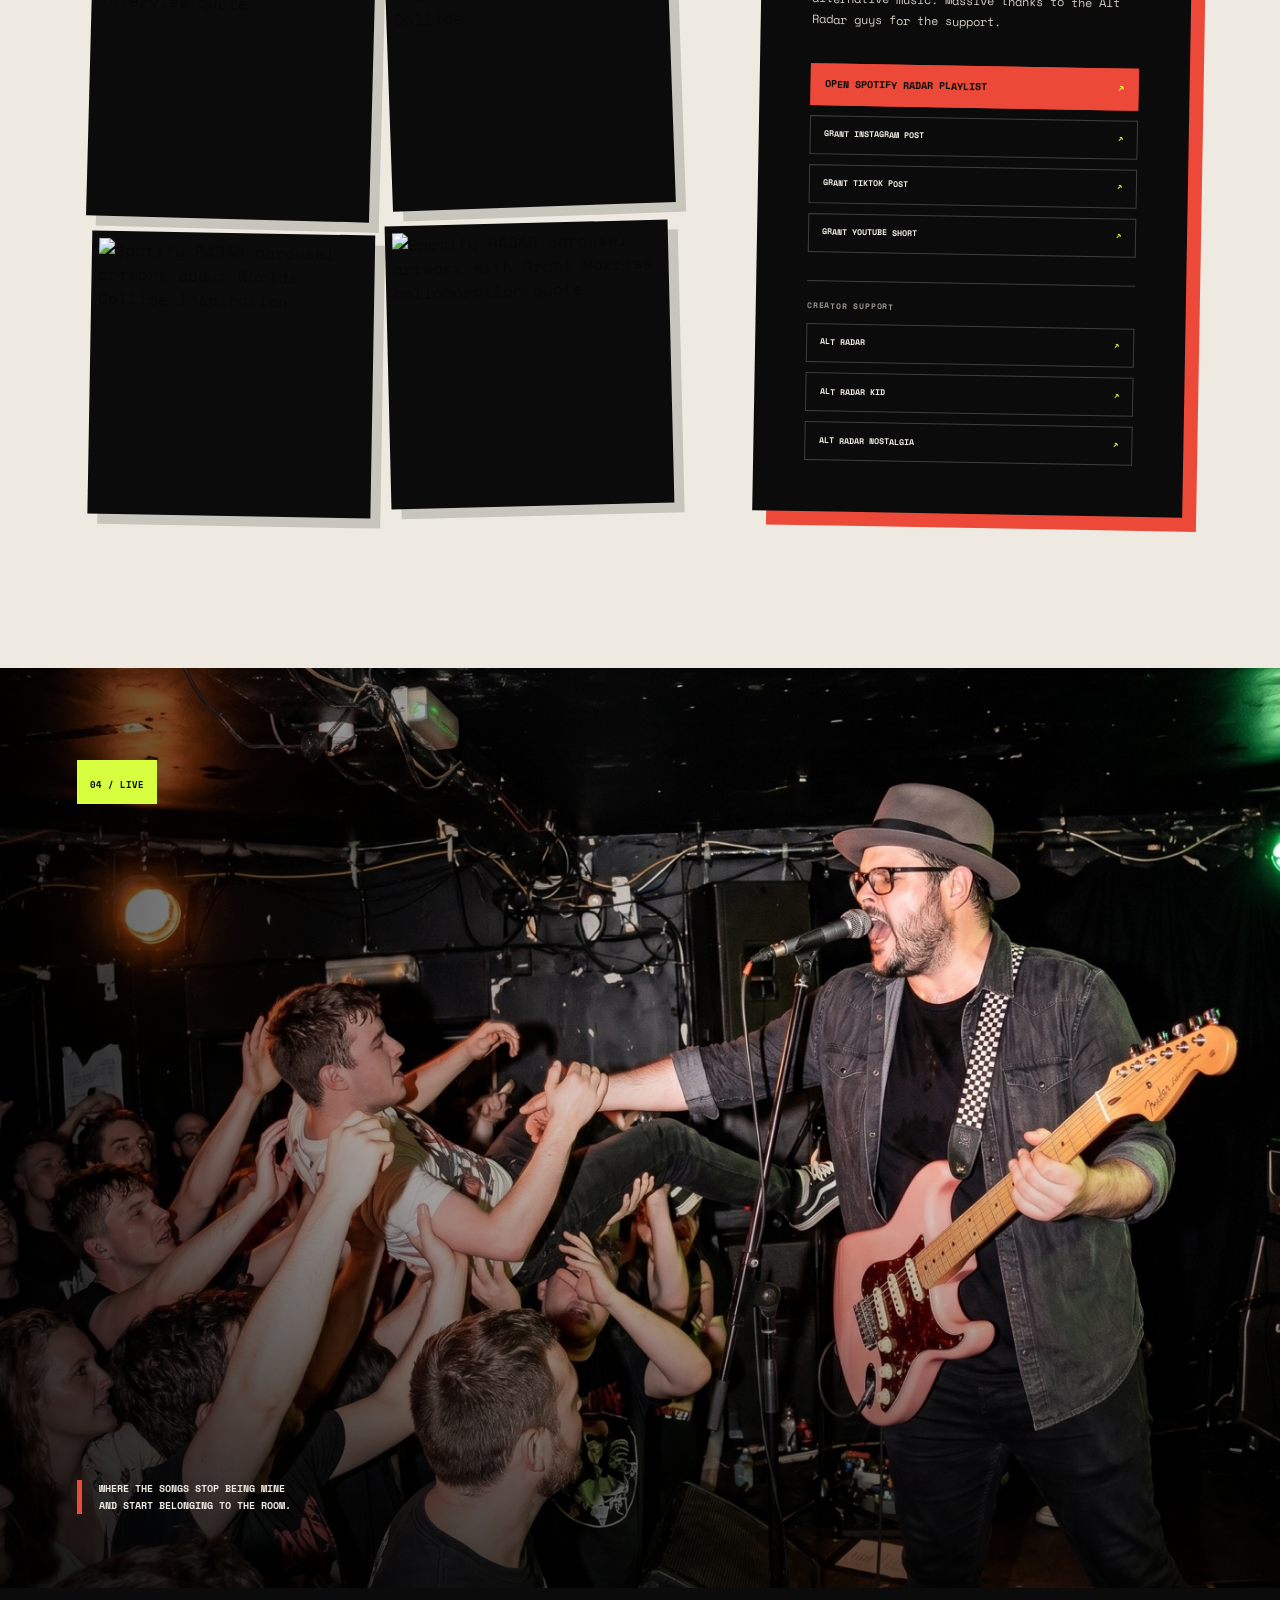
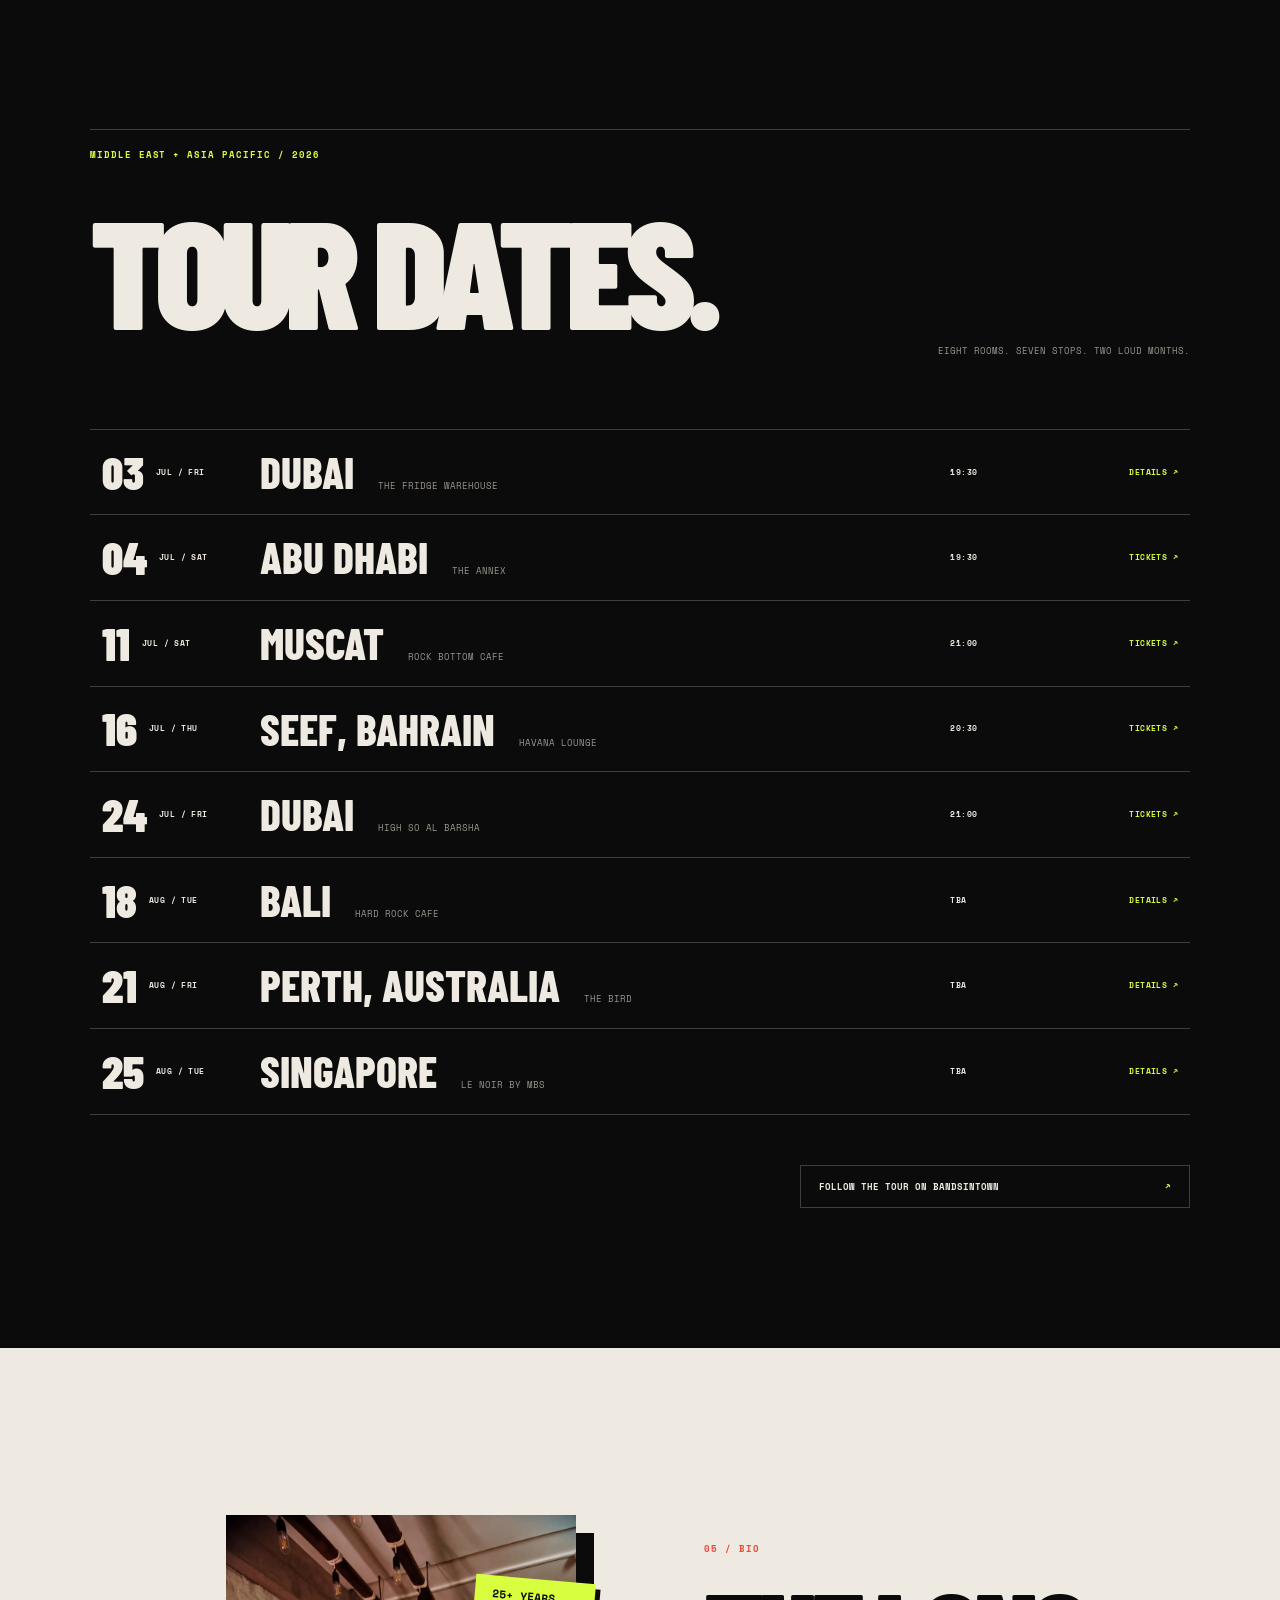
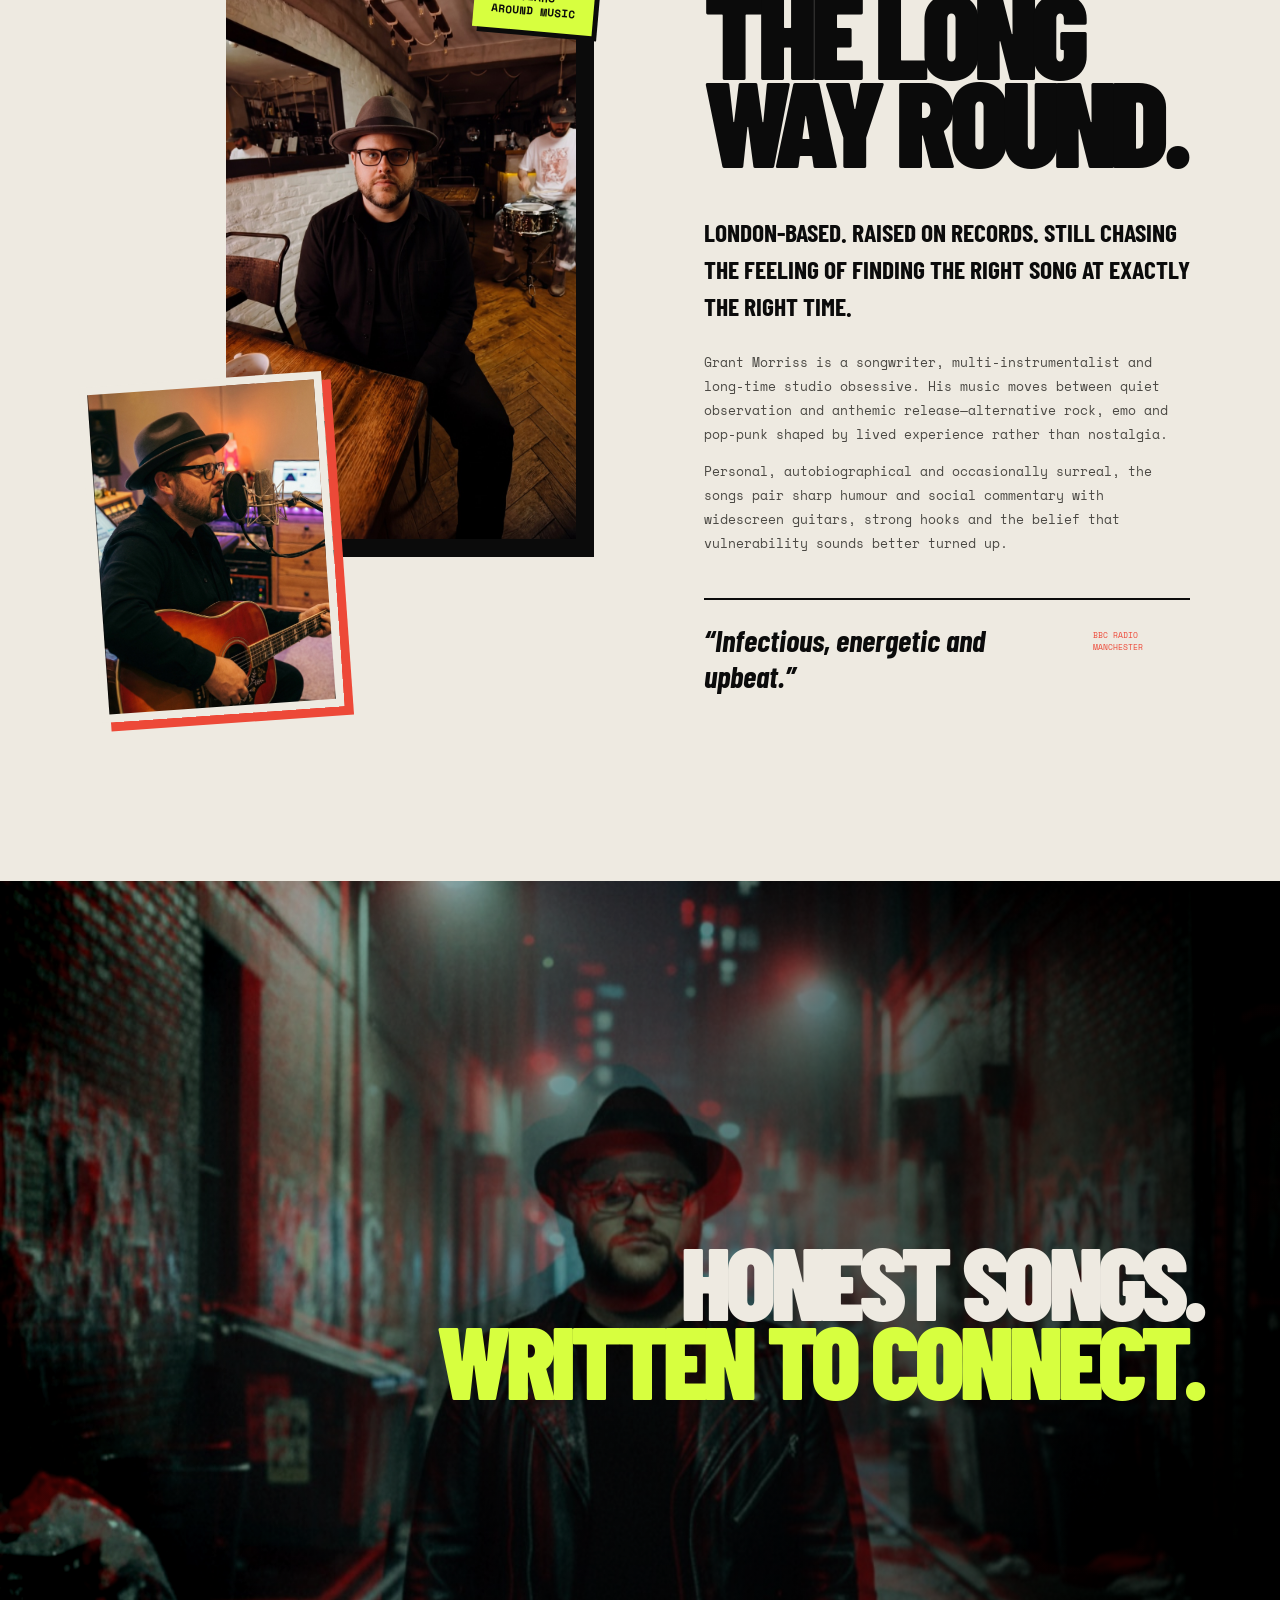
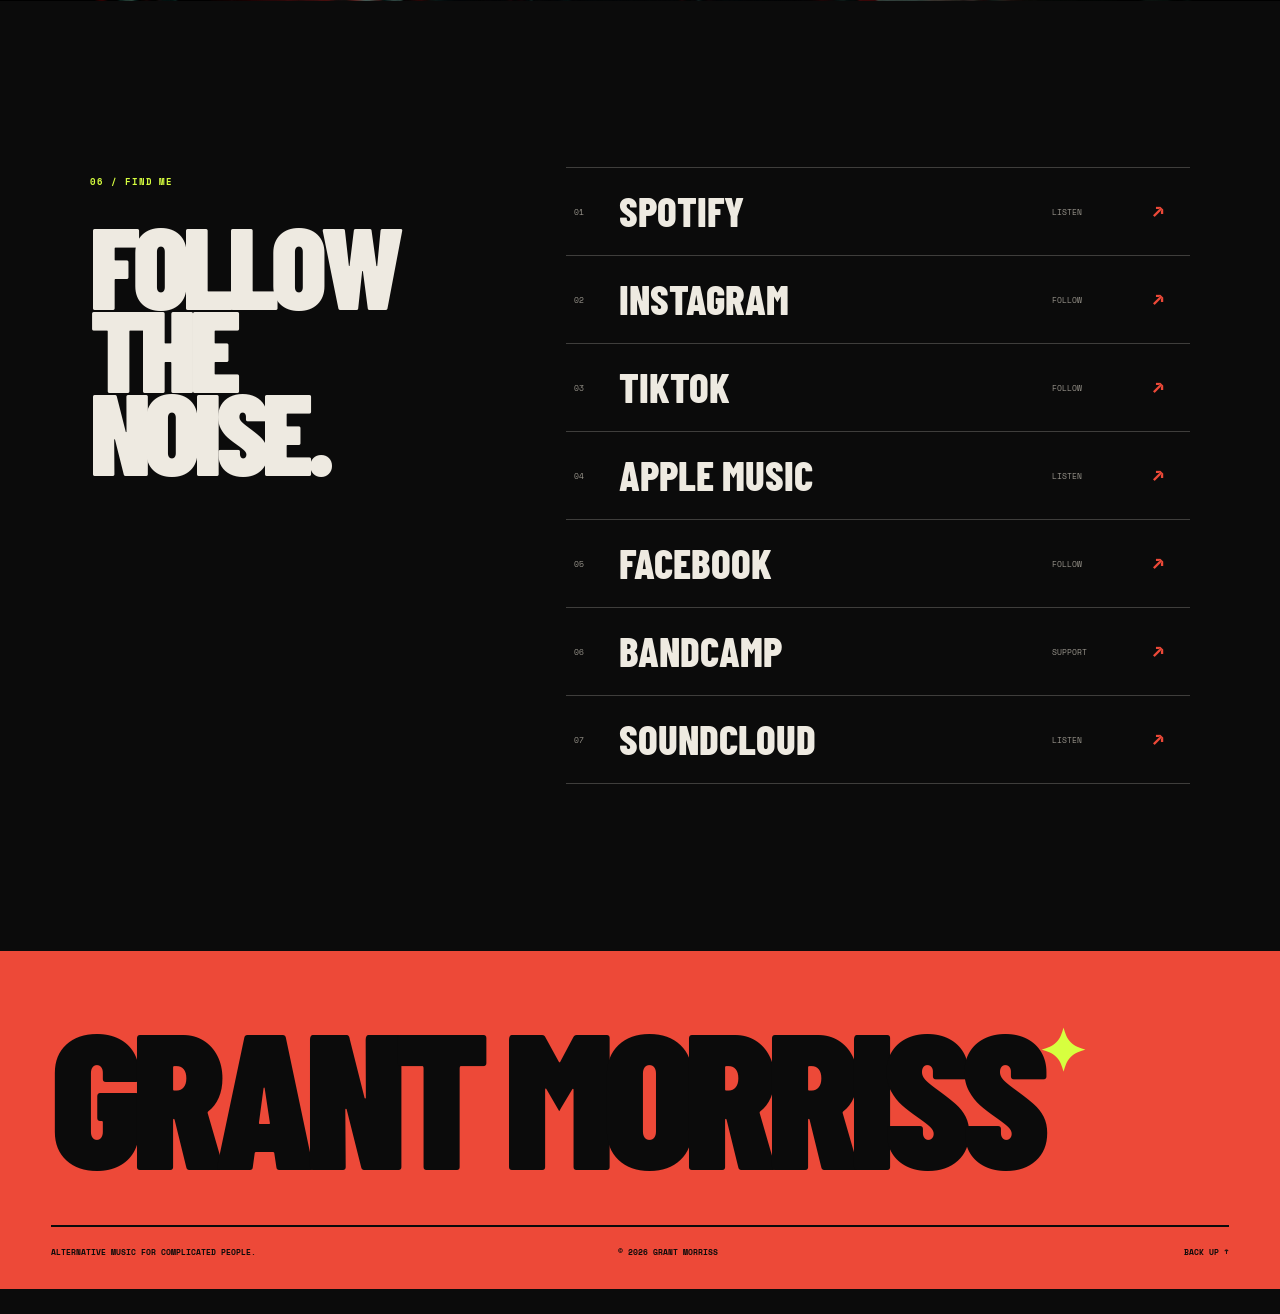
==== commit 3f2c41bf: "Add files via upload" ====
--- a/index.html
+++ b/index.html
@@ -178,11 +178,11 @@
       </div>
       <div class="radar-layout">
         <div class="radar-collage reveal" aria-label="Spotify RADAR carousel images">
-          <figure><img src="assets/radar-carousel-01.png" alt="Grant Morriss Spotify RADAR artist to watch artwork" loading="lazy"></figure>
-          <figure><img src="assets/radar-carousel-02.png" alt="Spotify RADAR carousel artwork with Grant Morriss interview quote" loading="lazy"></figure>
-          <figure><img src="assets/radar-carousel-03.png" alt="Spotify RADAR carousel artwork for Grant Morriss featured track Worlds Collide" loading="lazy"></figure>
-          <figure><img src="assets/radar-carousel-04.png" alt="Spotify RADAR carousel artwork about Worlds Collide inspiration" loading="lazy"></figure>
-          <figure><img src="assets/radar-carousel-05.png" alt="Spotify RADAR carousel artwork with Grant Morriss collaboration quote" loading="lazy"></figure>
+          <figure><img src="assets/radar-carousel-01.jpg" alt="Grant Morriss Spotify RADAR artist to watch artwork" loading="lazy"></figure>
+          <figure><img src="assets/radar-carousel-02.jpg" alt="Spotify RADAR carousel artwork with Grant Morriss interview quote" loading="lazy"></figure>
+          <figure><img src="assets/radar-carousel-03.jpg" alt="Spotify RADAR carousel artwork for Grant Morriss featured track Worlds Collide" loading="lazy"></figure>
+          <figure><img src="assets/radar-carousel-04.jpg" alt="Spotify RADAR carousel artwork about Worlds Collide inspiration" loading="lazy"></figure>
+          <figure><img src="assets/radar-carousel-05.jpg" alt="Spotify RADAR carousel artwork with Grant Morriss collaboration quote" loading="lazy"></figure>
         </div>
         <div class="radar-copy reveal">
           <p class="radar-kicker">Artist to watch</p>
@@ -197,9 +197,9 @@
           </div>
           <div class="creator-links" aria-label="Alt Radar creator support links">
             <span>Creator support</span>
-            <a href="https://www.instagram.com/reel/Dbs-oz_Rvyb/" target="_blank" rel="noopener noreferrer">Alt Radar support <b>↗</b></a>
-            <a href="https://www.instagram.com/p/Dbs_DVcxjvW/" target="_blank" rel="noopener noreferrer">Alt Radar nostalgia <b>↗</b></a>
-            <a href="https://www.instagram.com/reels/Dbs_NiPxgFv/" target="_blank" rel="noopener noreferrer">Alt Radar kid <b>↗</b></a>
+            <a href="https://www.instagram.com/reel/Dbs-oz_Rvyb/" target="_blank" rel="noopener noreferrer">Alt Radar <b>↗</b></a>
+            <a href="https://www.instagram.com/reels/Dbs_NiPxgFv/" target="_blank" rel="noopener noreferrer">Alt Radar Kid <b>↗</b></a>
+            <a href="https://www.instagram.com/p/Dbs_DVcxjvW/" target="_blank" rel="noopener noreferrer">Alt Radar Nostalgia <b>↗</b></a>
           </div>
         </div>
       </div>
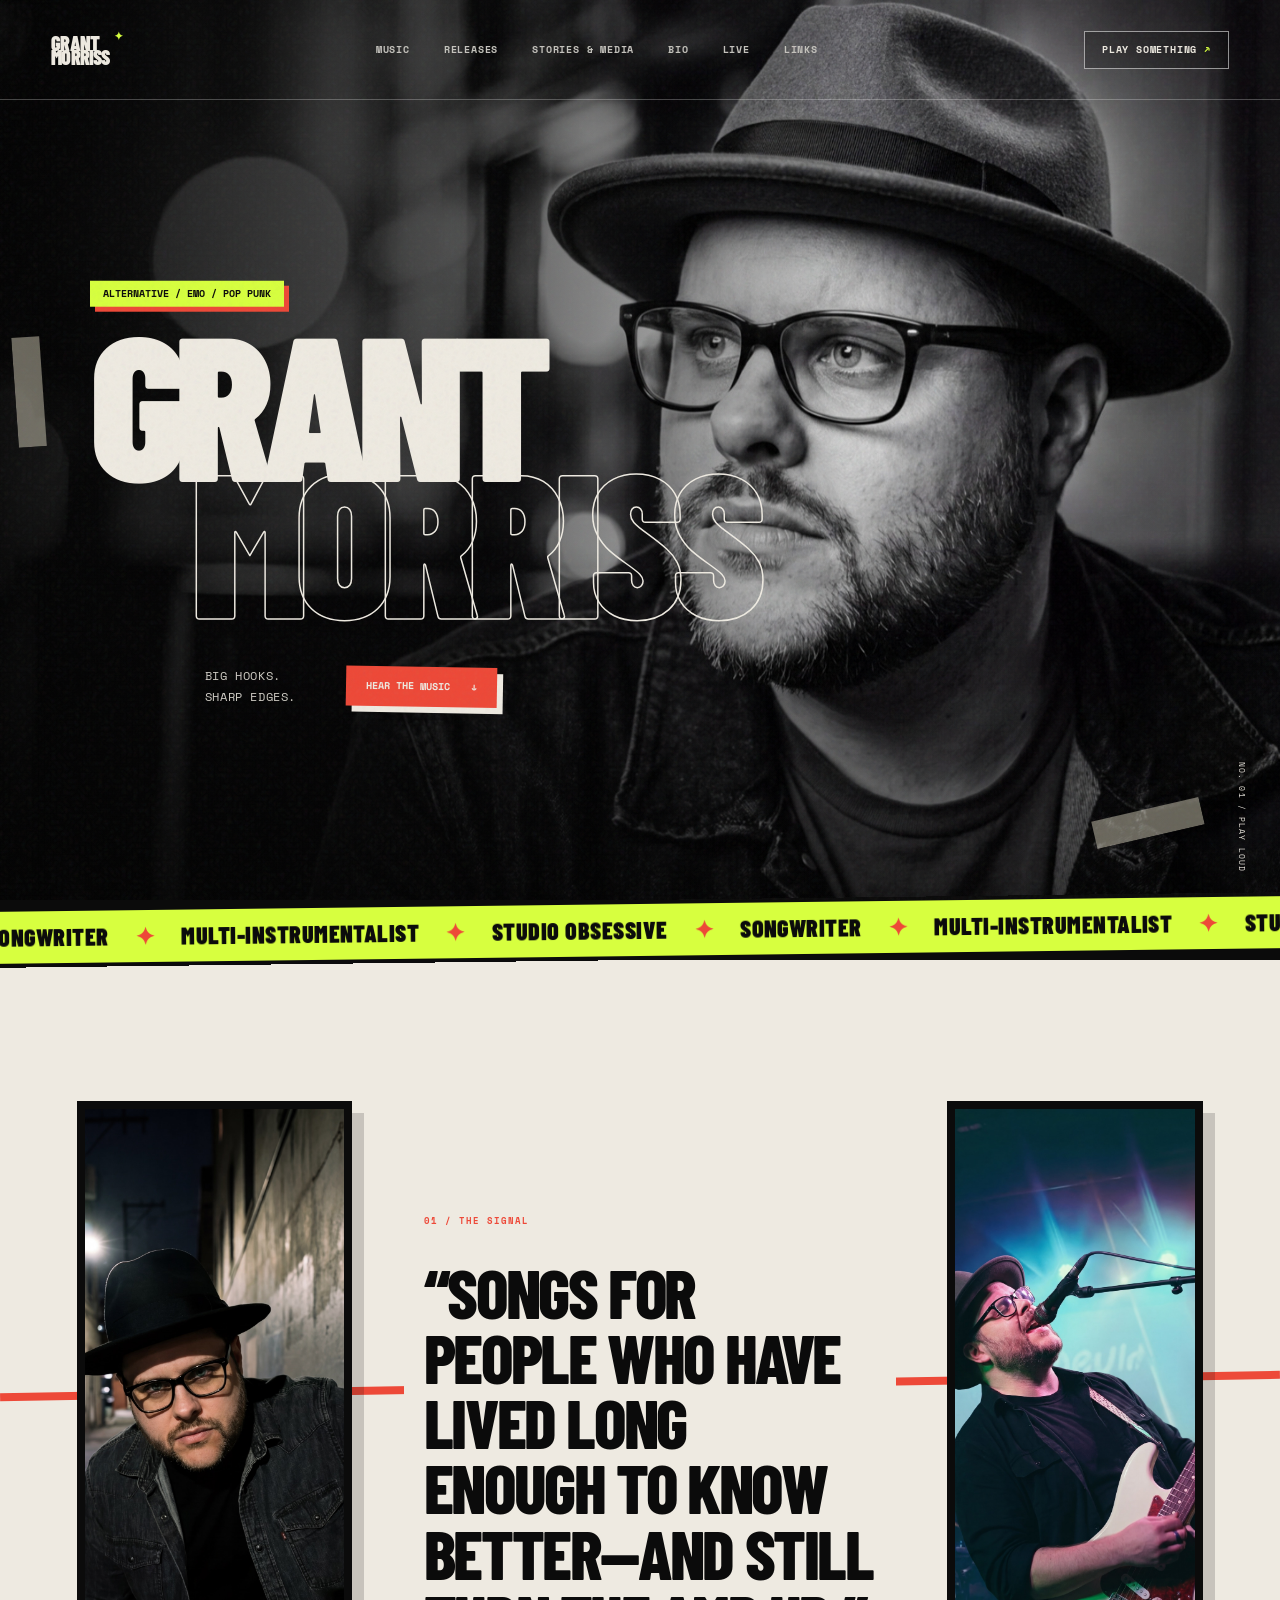
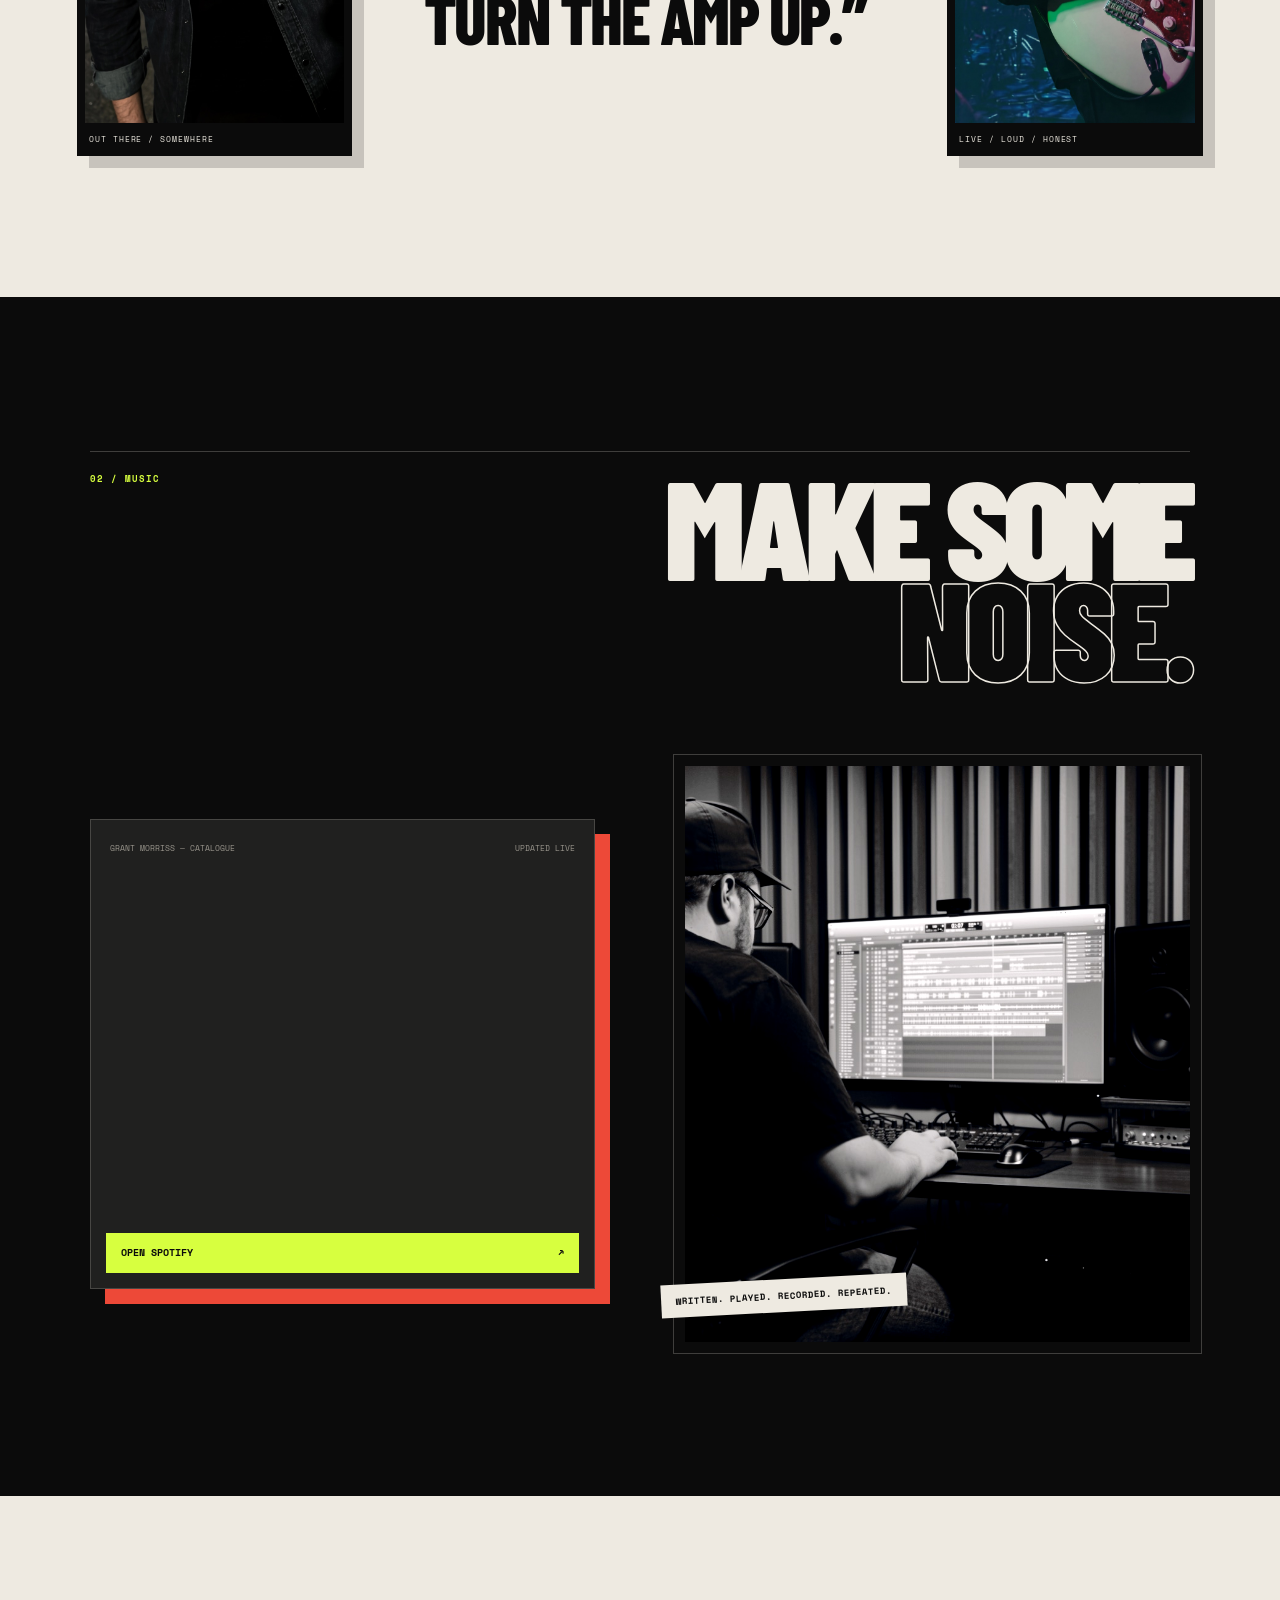
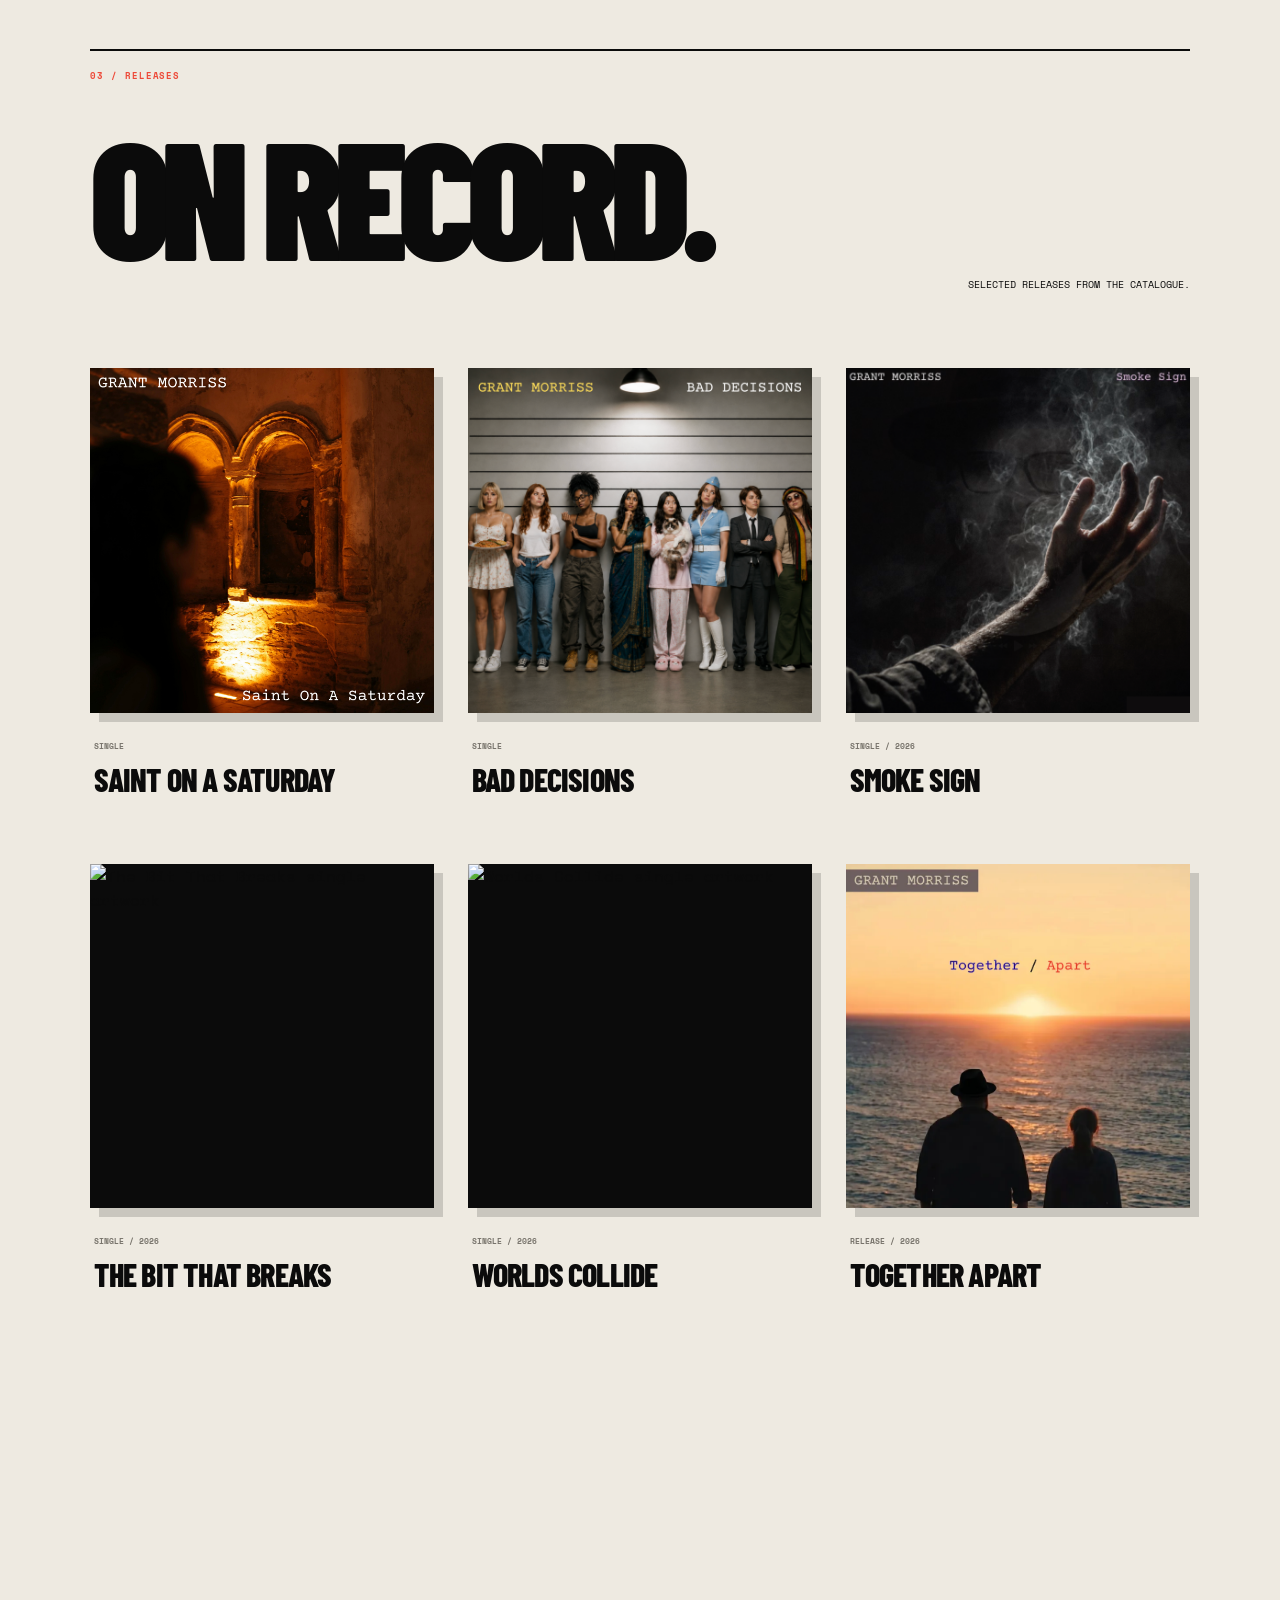
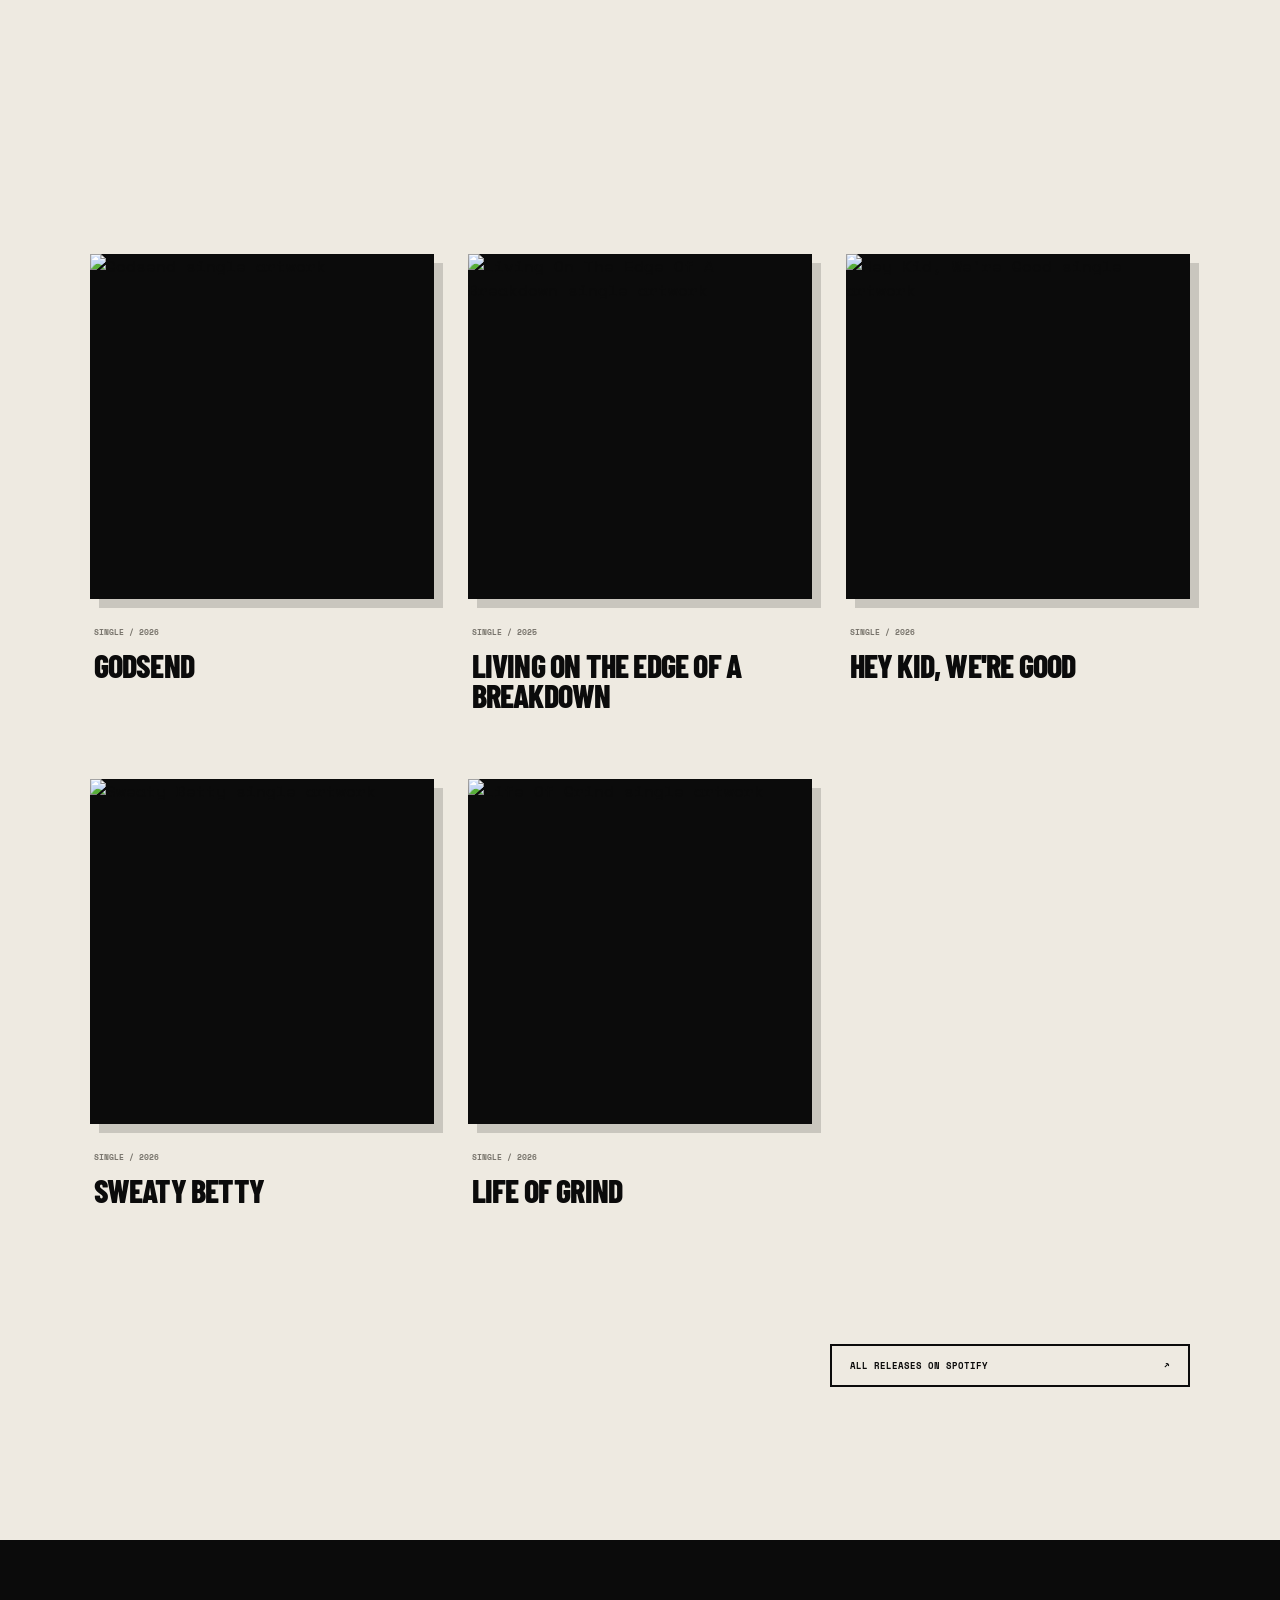
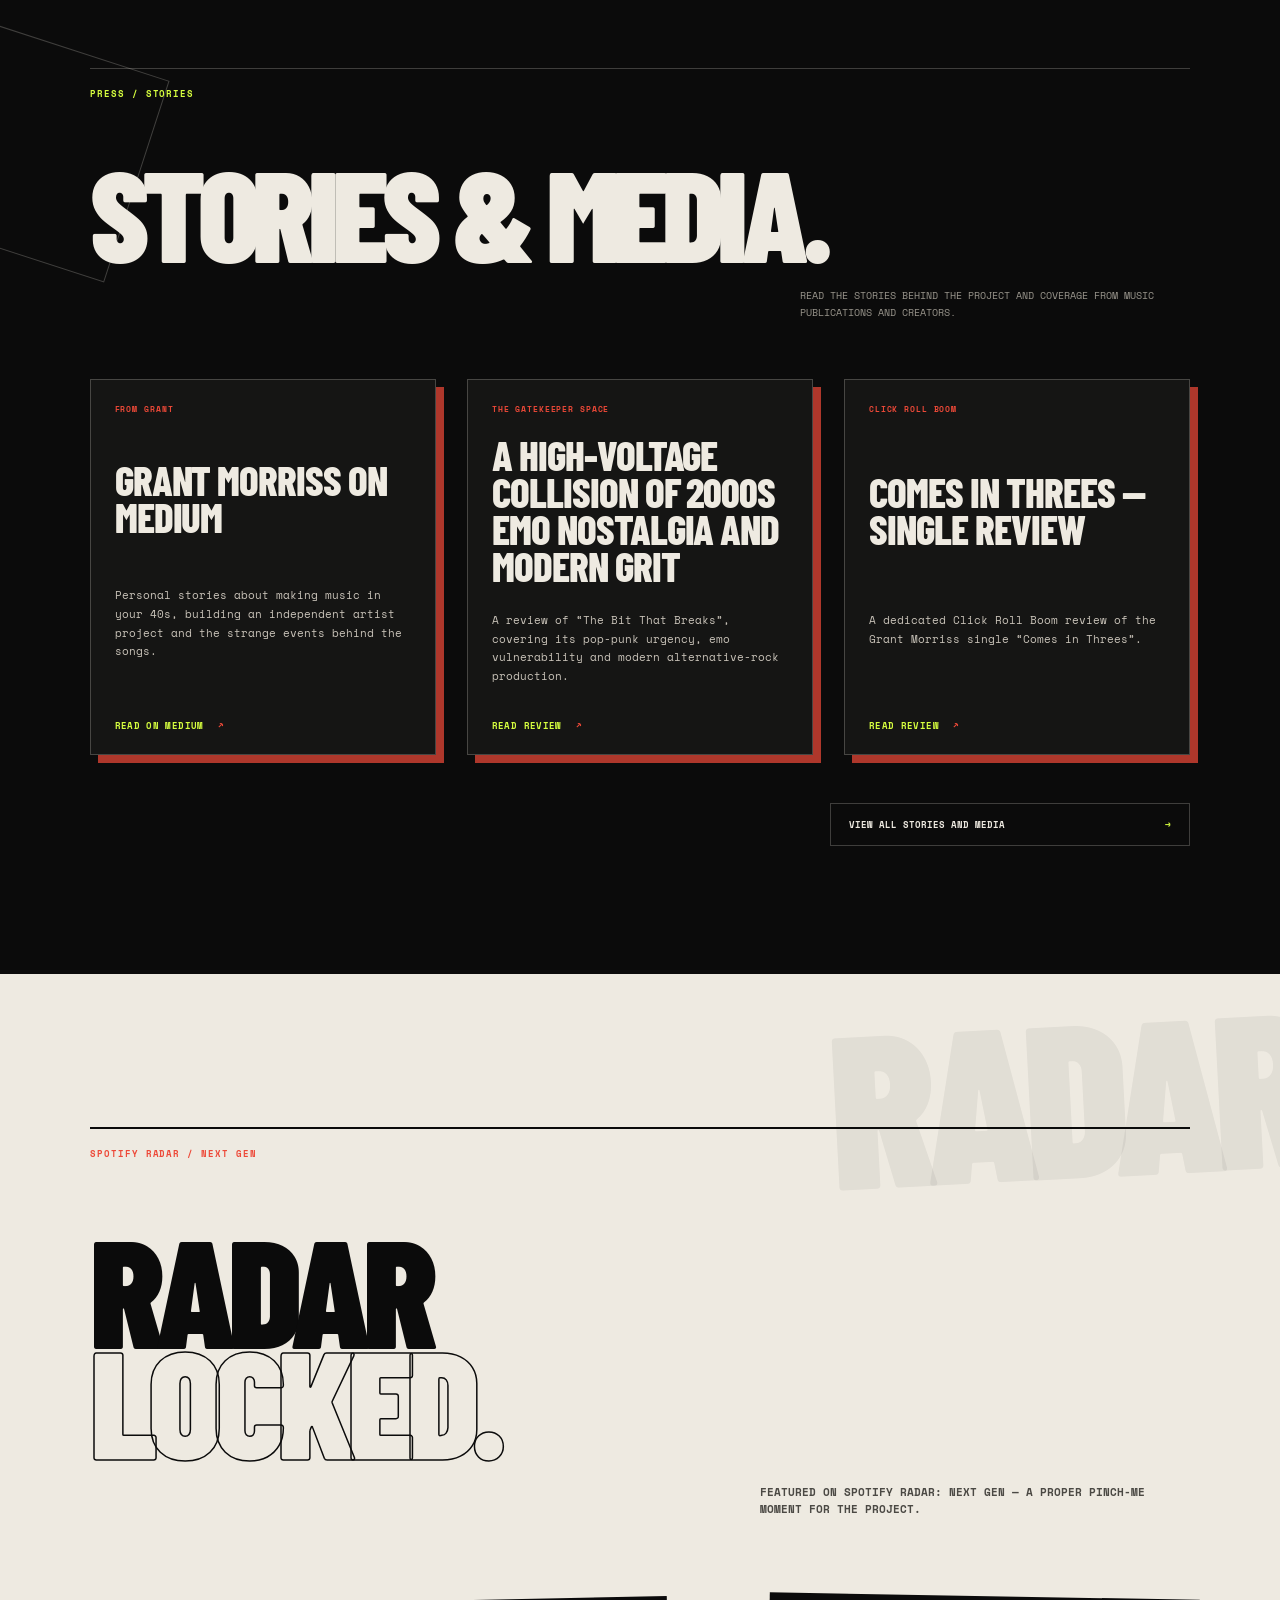
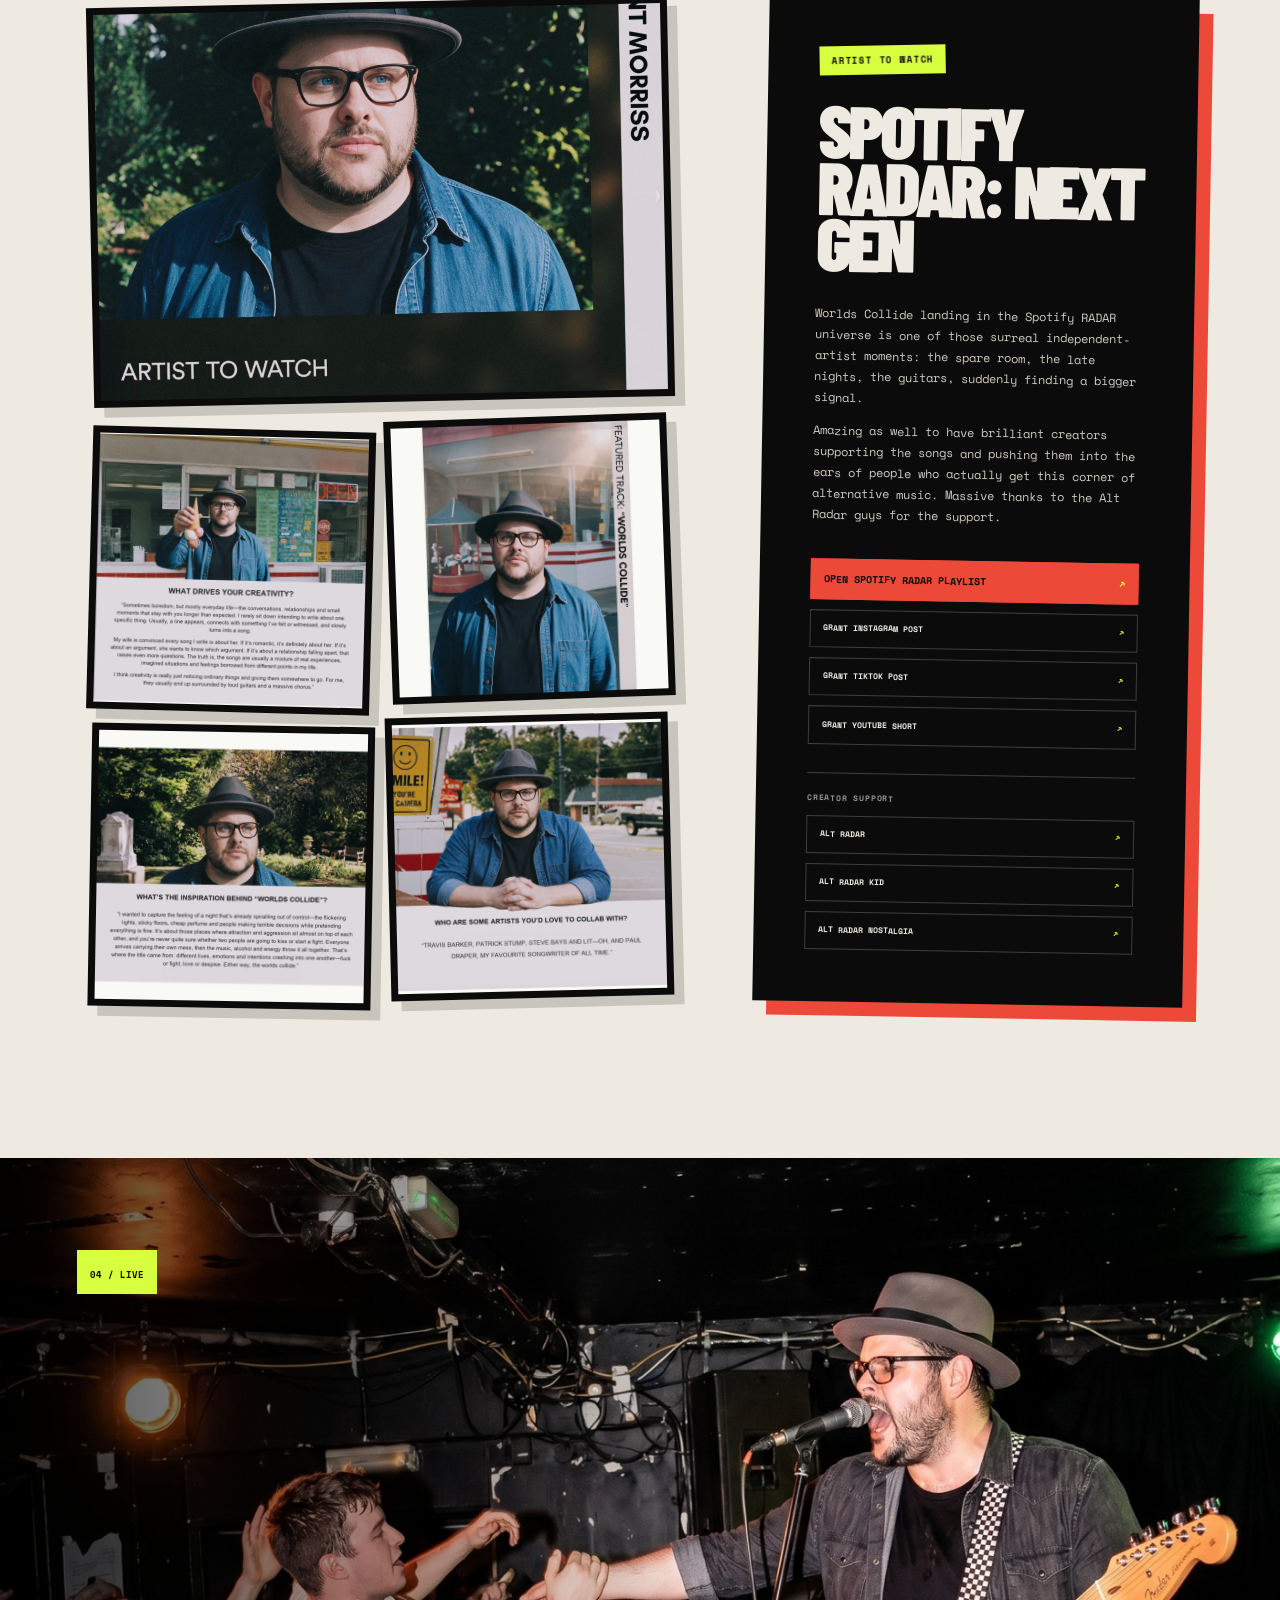
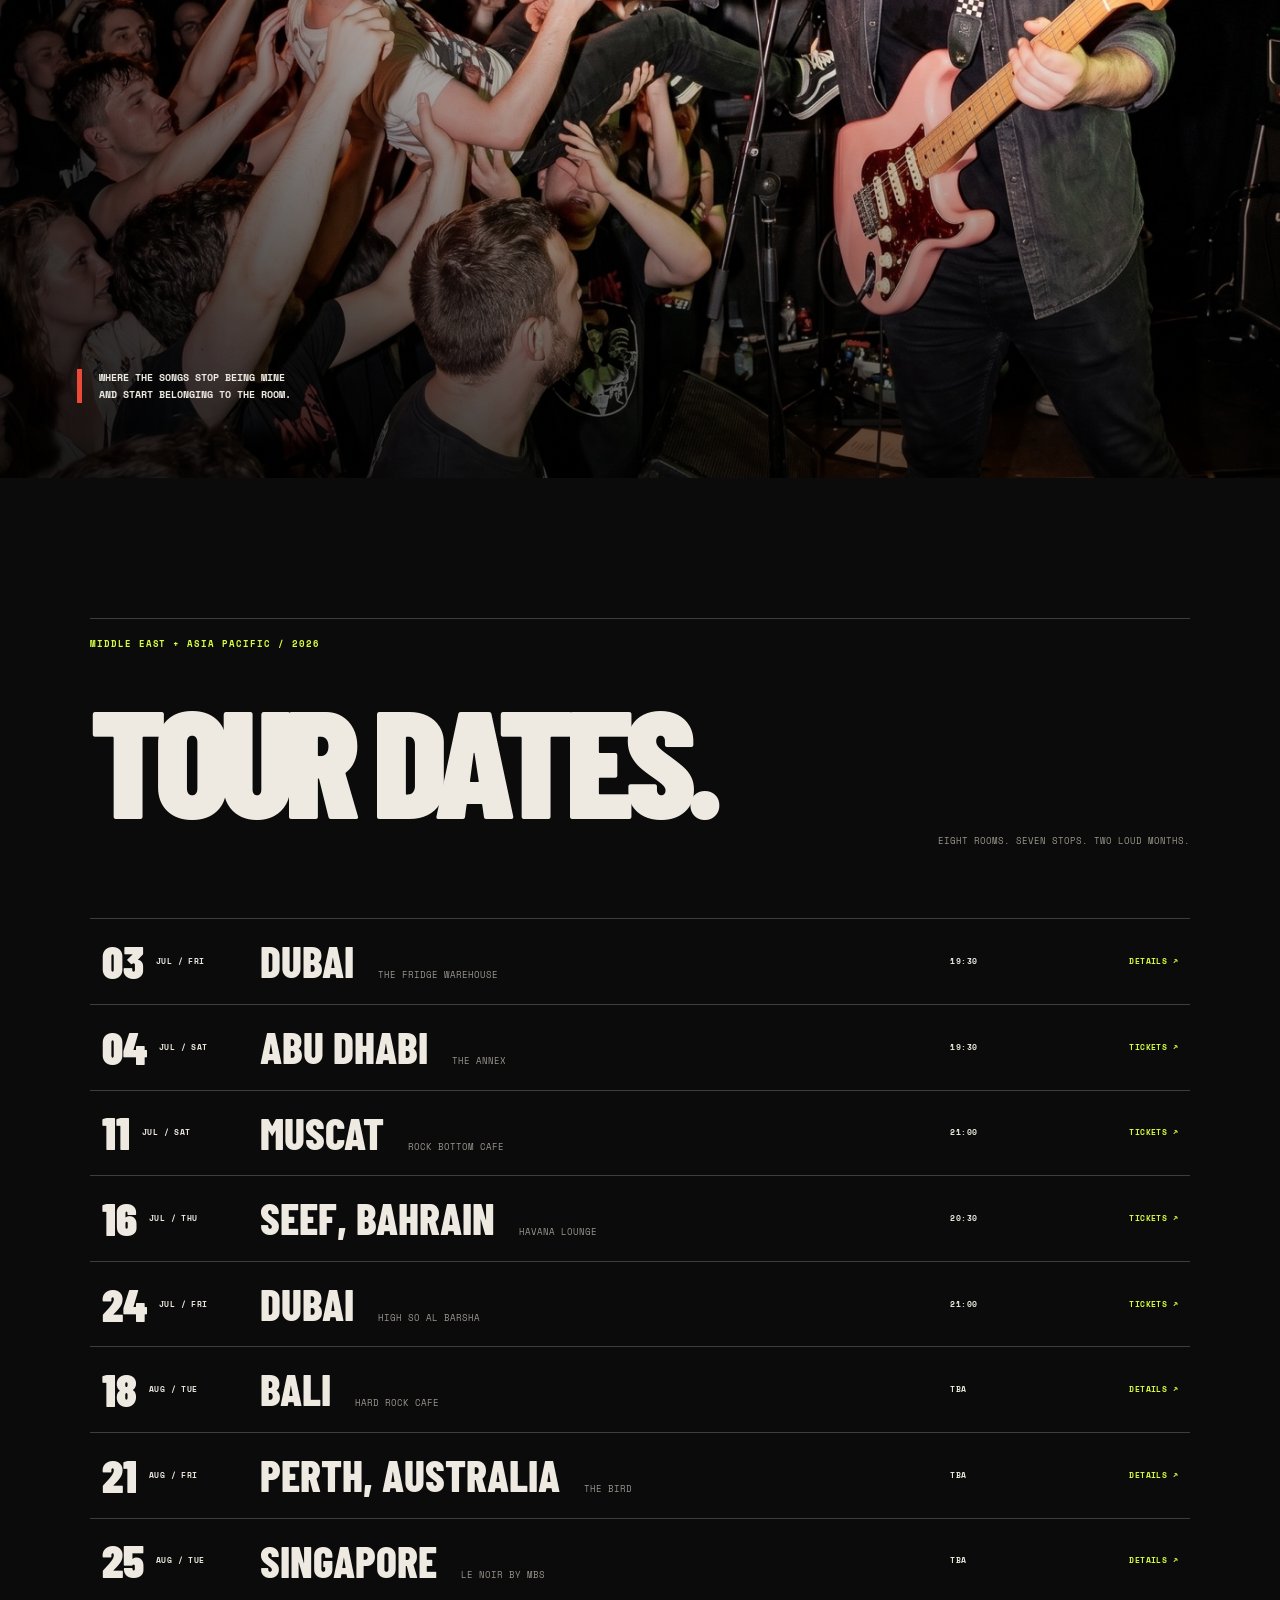
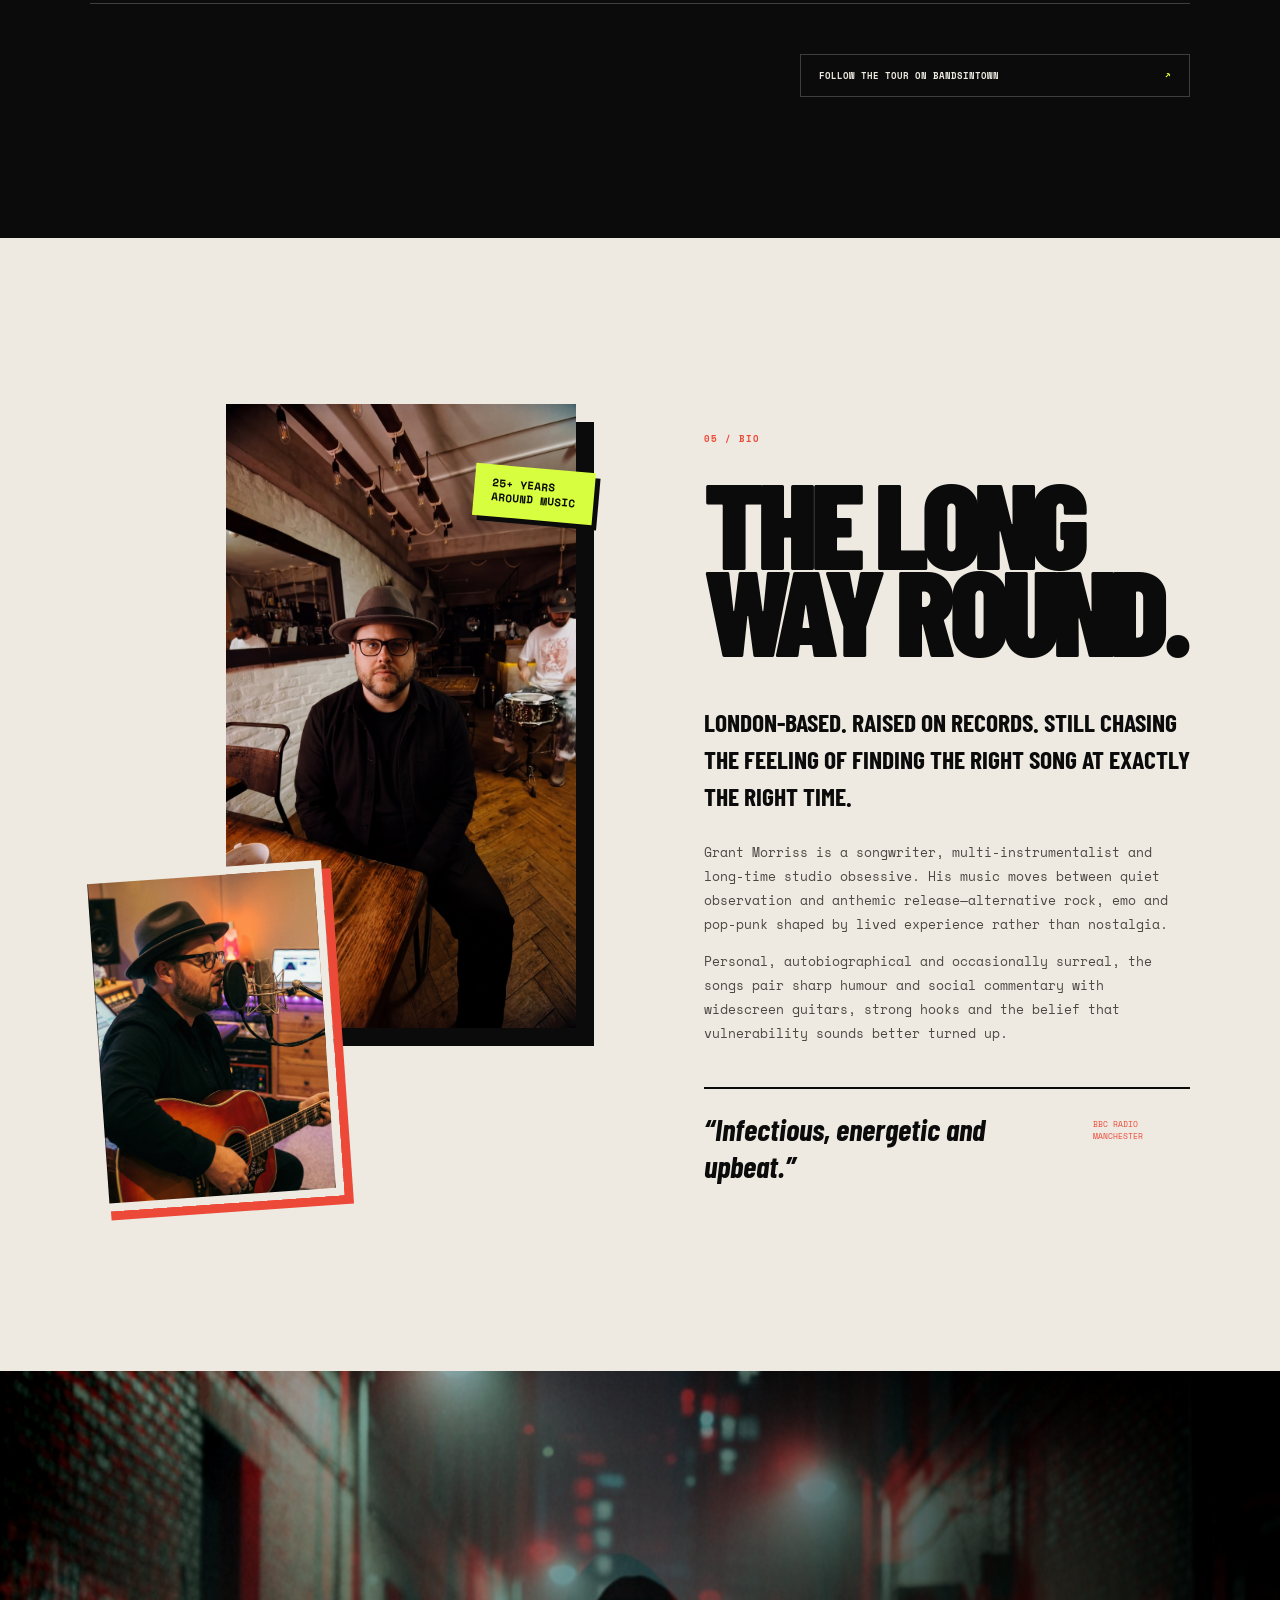
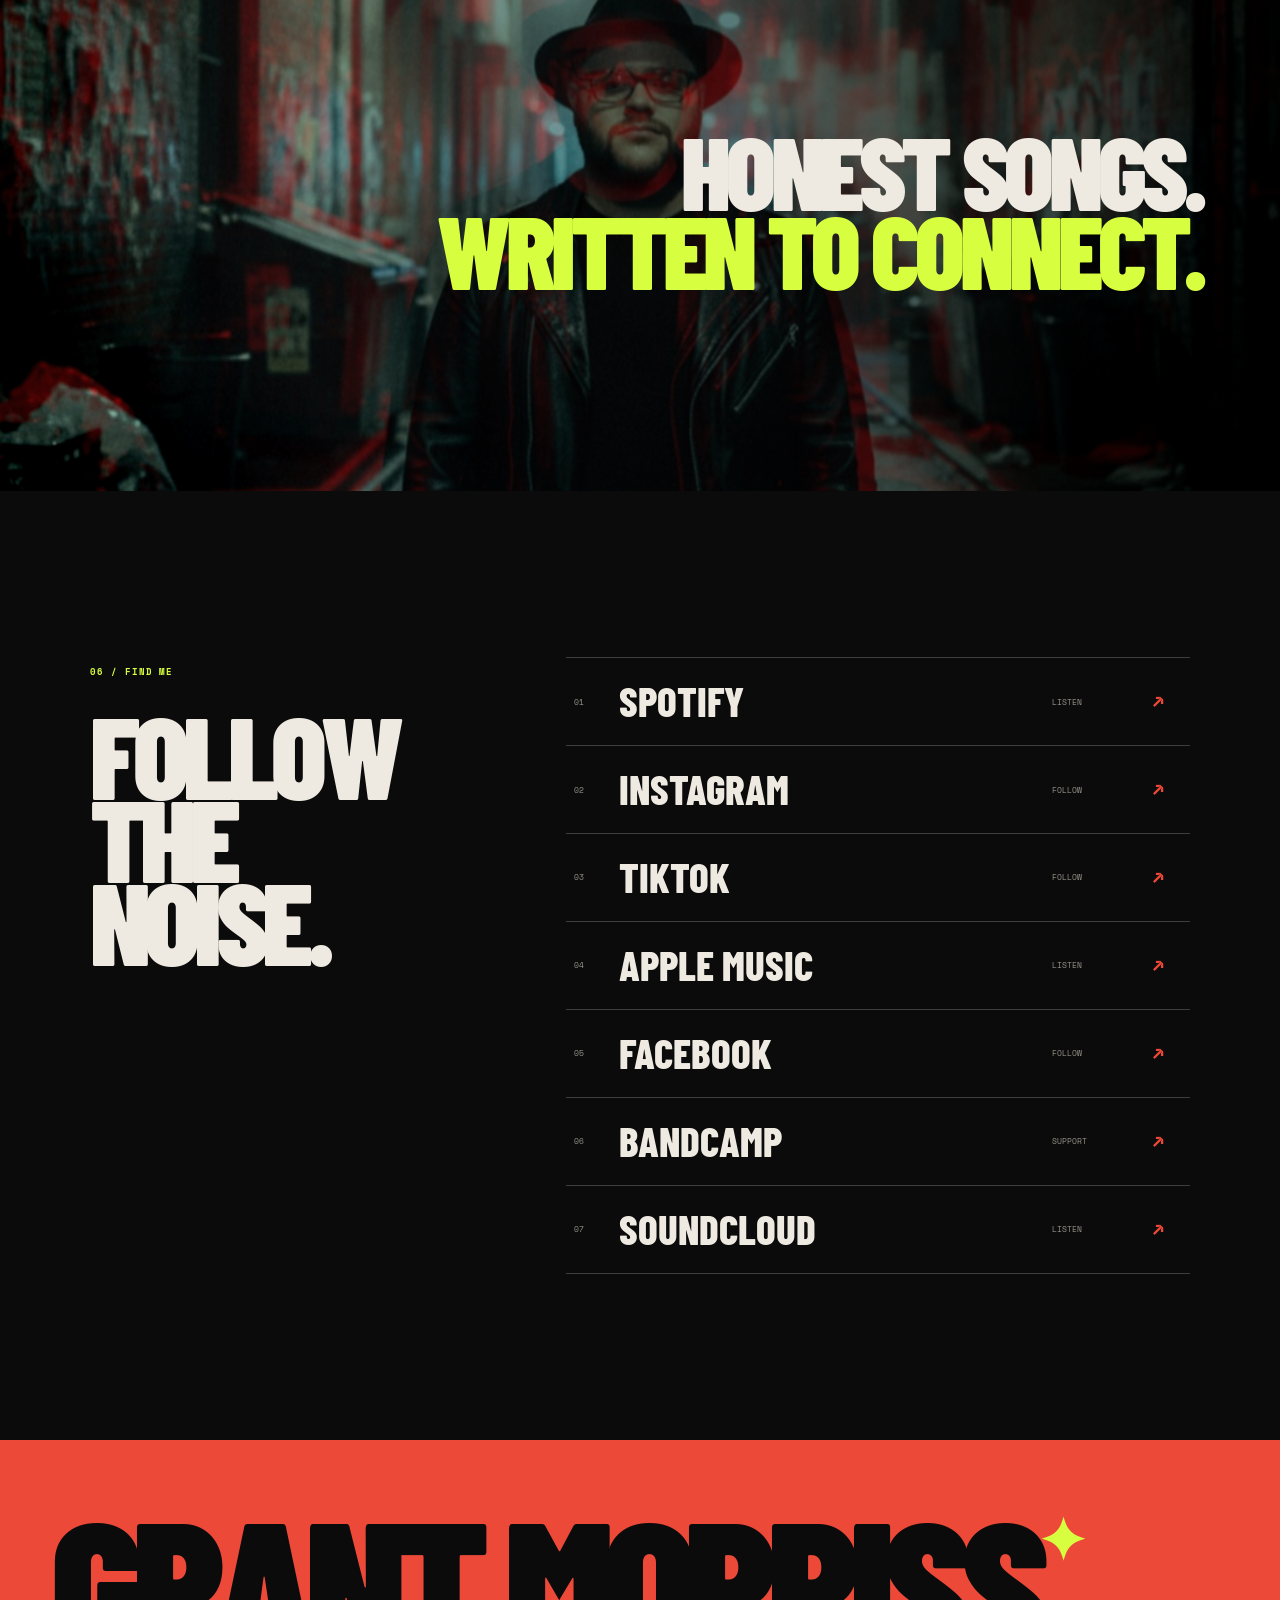
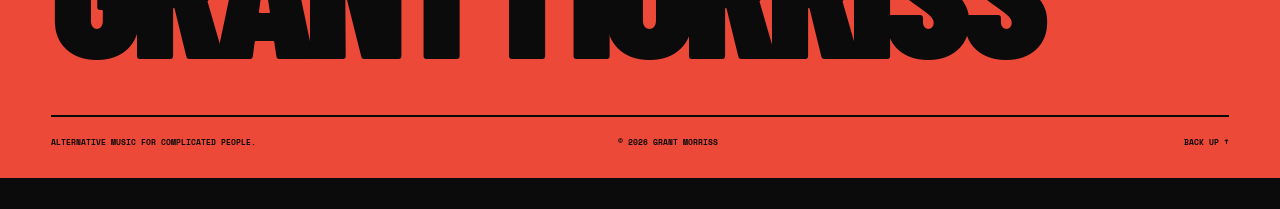
==== commit 6396dd25: "Add files via upload" ====
--- a/index.html
+++ b/index.html
@@ -89,6 +89,14 @@
         <p>Selected releases from the catalogue.</p>
       </div>
       <div class="release-grid">
+        <a class="release-card reveal" href="https://open.spotify.com/album/2XfJccERwni8gFWm22PqnS" target="_blank" rel="noopener noreferrer">
+          <div class="release-art"><img src="assets/saint-on-a-saturday.png" alt="Saint on a Saturday single artwork" loading="lazy"><span>↗</span></div>
+          <div class="release-meta"><span>Single</span><h3>Saint on a Saturday</h3></div>
+        </a>
+        <a class="release-card reveal" href="https://open.spotify.com/track/1D2WytCYeLxKligh1PuutX" target="_blank" rel="noopener noreferrer">
+          <div class="release-art"><img src="assets/bad-decisions.png" alt="Bad Decisions single artwork" loading="lazy"><span>↗</span></div>
+          <div class="release-meta"><span>Single</span><h3>Bad Decisions</h3></div>
+        </a>
         <a class="release-card reveal" href="https://open.spotify.com/track/2CZLeOeM5DIOrZVIWytFVQ" target="_blank" rel="noopener noreferrer">
           <div class="release-art"><img src="assets/smoke-sign.png" alt="Smoke Sign single artwork" loading="lazy"><span>↗</span></div>
           <div class="release-meta"><span>Single / 2026</span><h3>Smoke Sign</h3></div>
@@ -178,11 +186,11 @@
       </div>
       <div class="radar-layout">
         <div class="radar-collage reveal" aria-label="Spotify RADAR carousel images">
-          <figure><img src="assets/radar-carousel-01.jpg" alt="Grant Morriss Spotify RADAR artist to watch artwork" loading="lazy"></figure>
-          <figure><img src="assets/radar-carousel-02.jpg" alt="Spotify RADAR carousel artwork with Grant Morriss interview quote" loading="lazy"></figure>
-          <figure><img src="assets/radar-carousel-03.jpg" alt="Spotify RADAR carousel artwork for Grant Morriss featured track Worlds Collide" loading="lazy"></figure>
-          <figure><img src="assets/radar-carousel-04.jpg" alt="Spotify RADAR carousel artwork about Worlds Collide inspiration" loading="lazy"></figure>
-          <figure><img src="assets/radar-carousel-05.jpg" alt="Spotify RADAR carousel artwork with Grant Morriss collaboration quote" loading="lazy"></figure>
+          <figure><img src="[data-uri]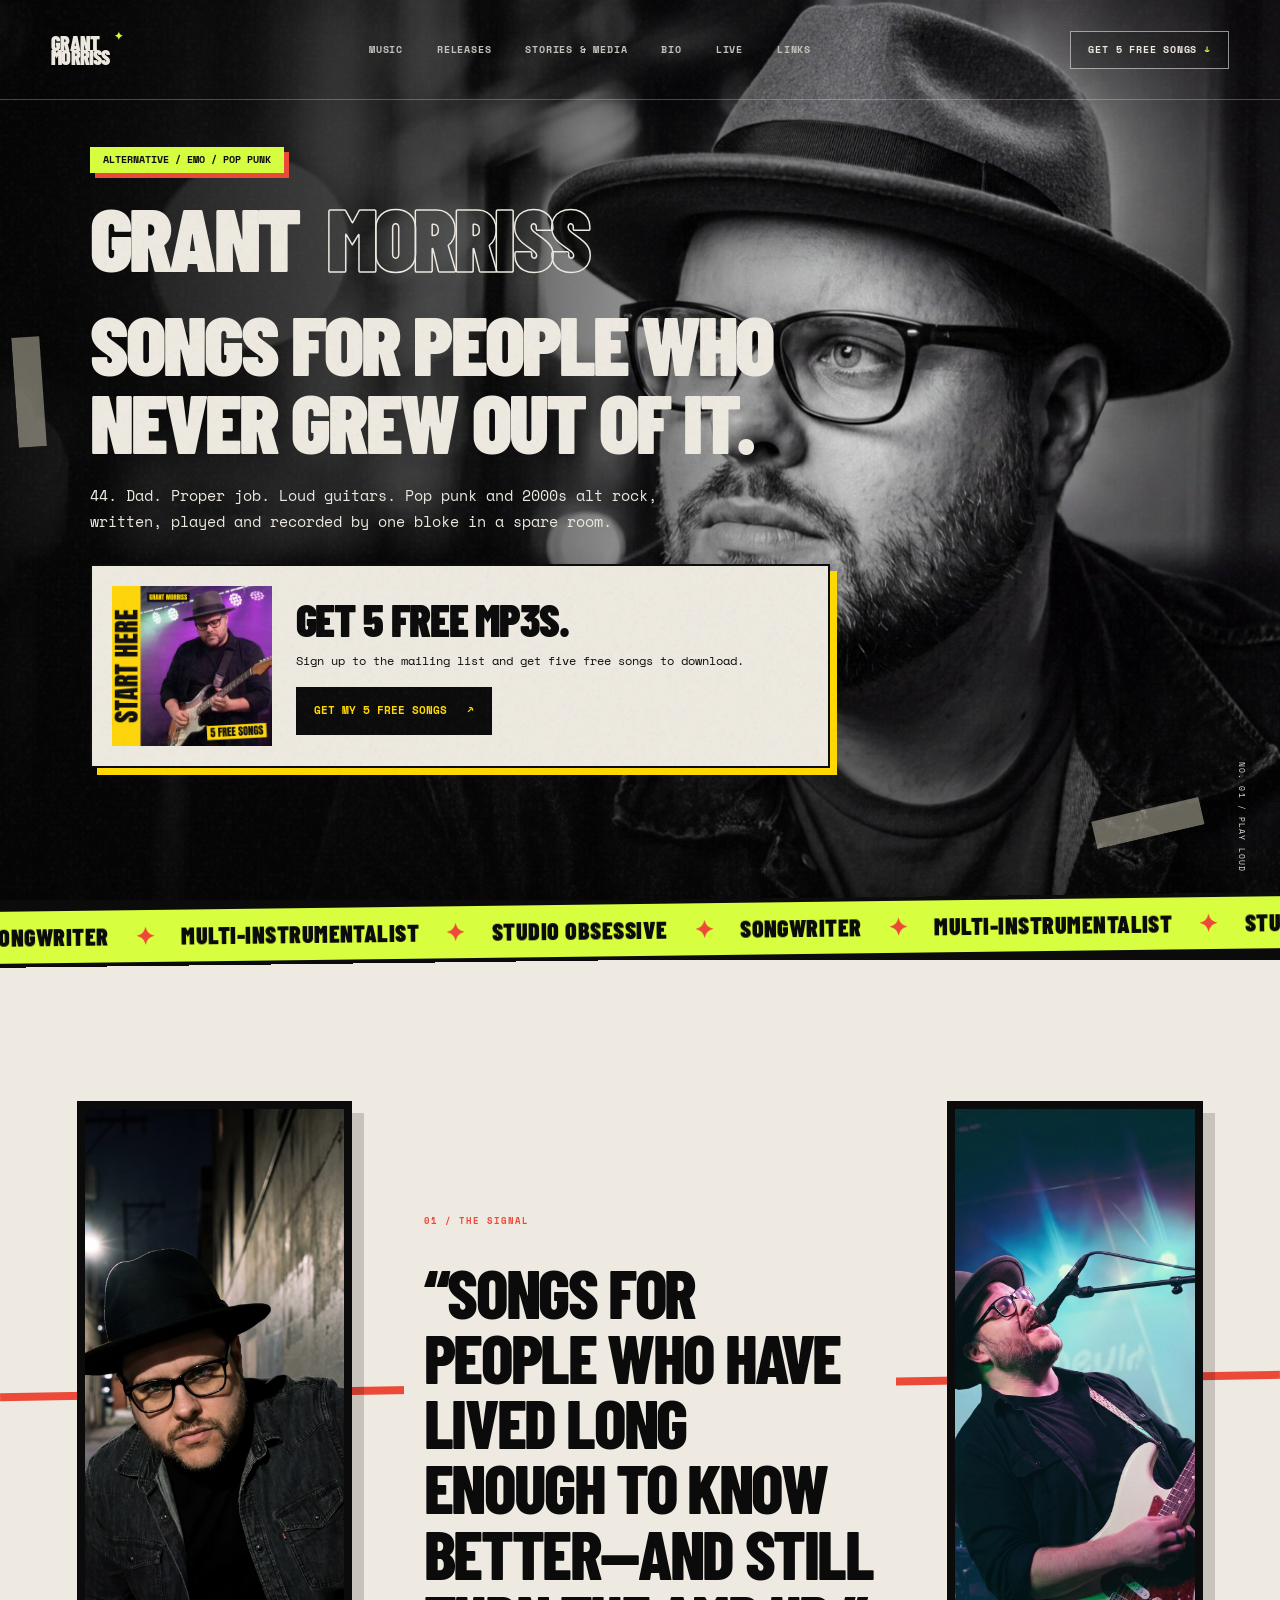
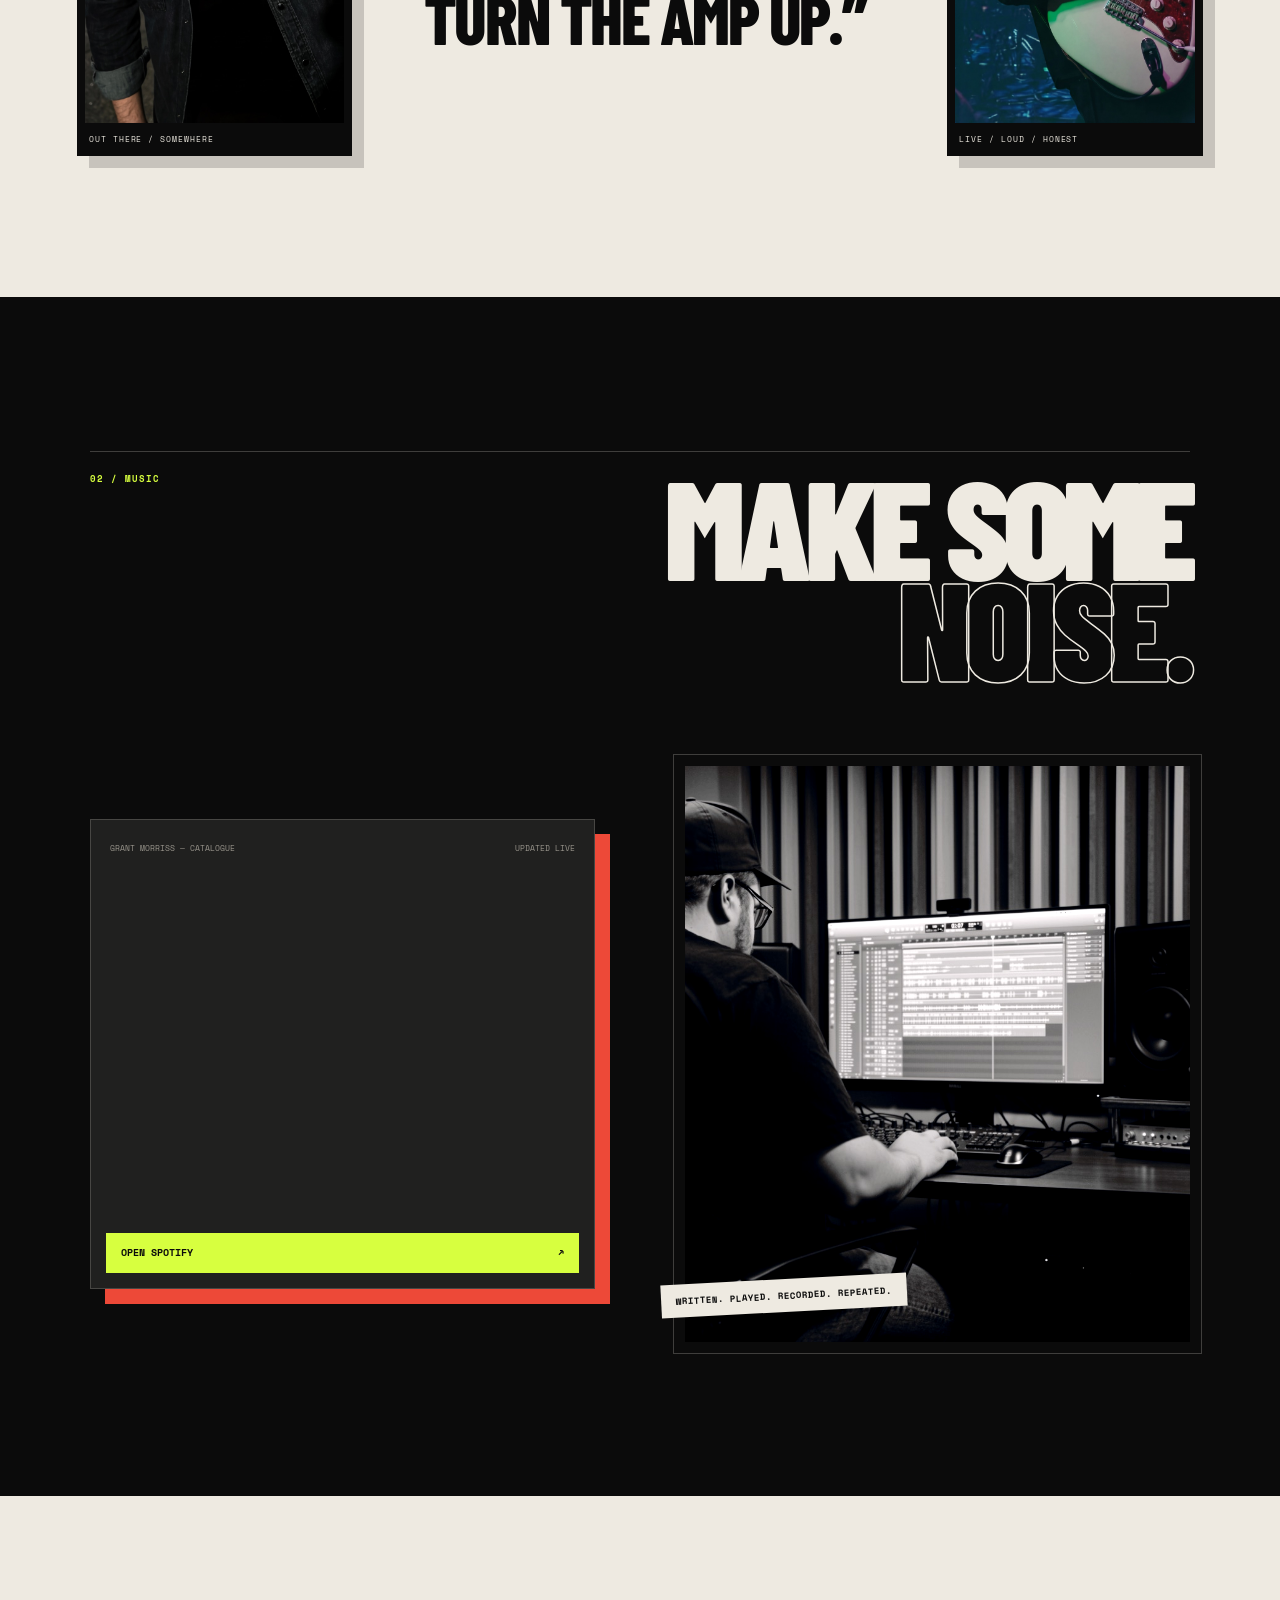
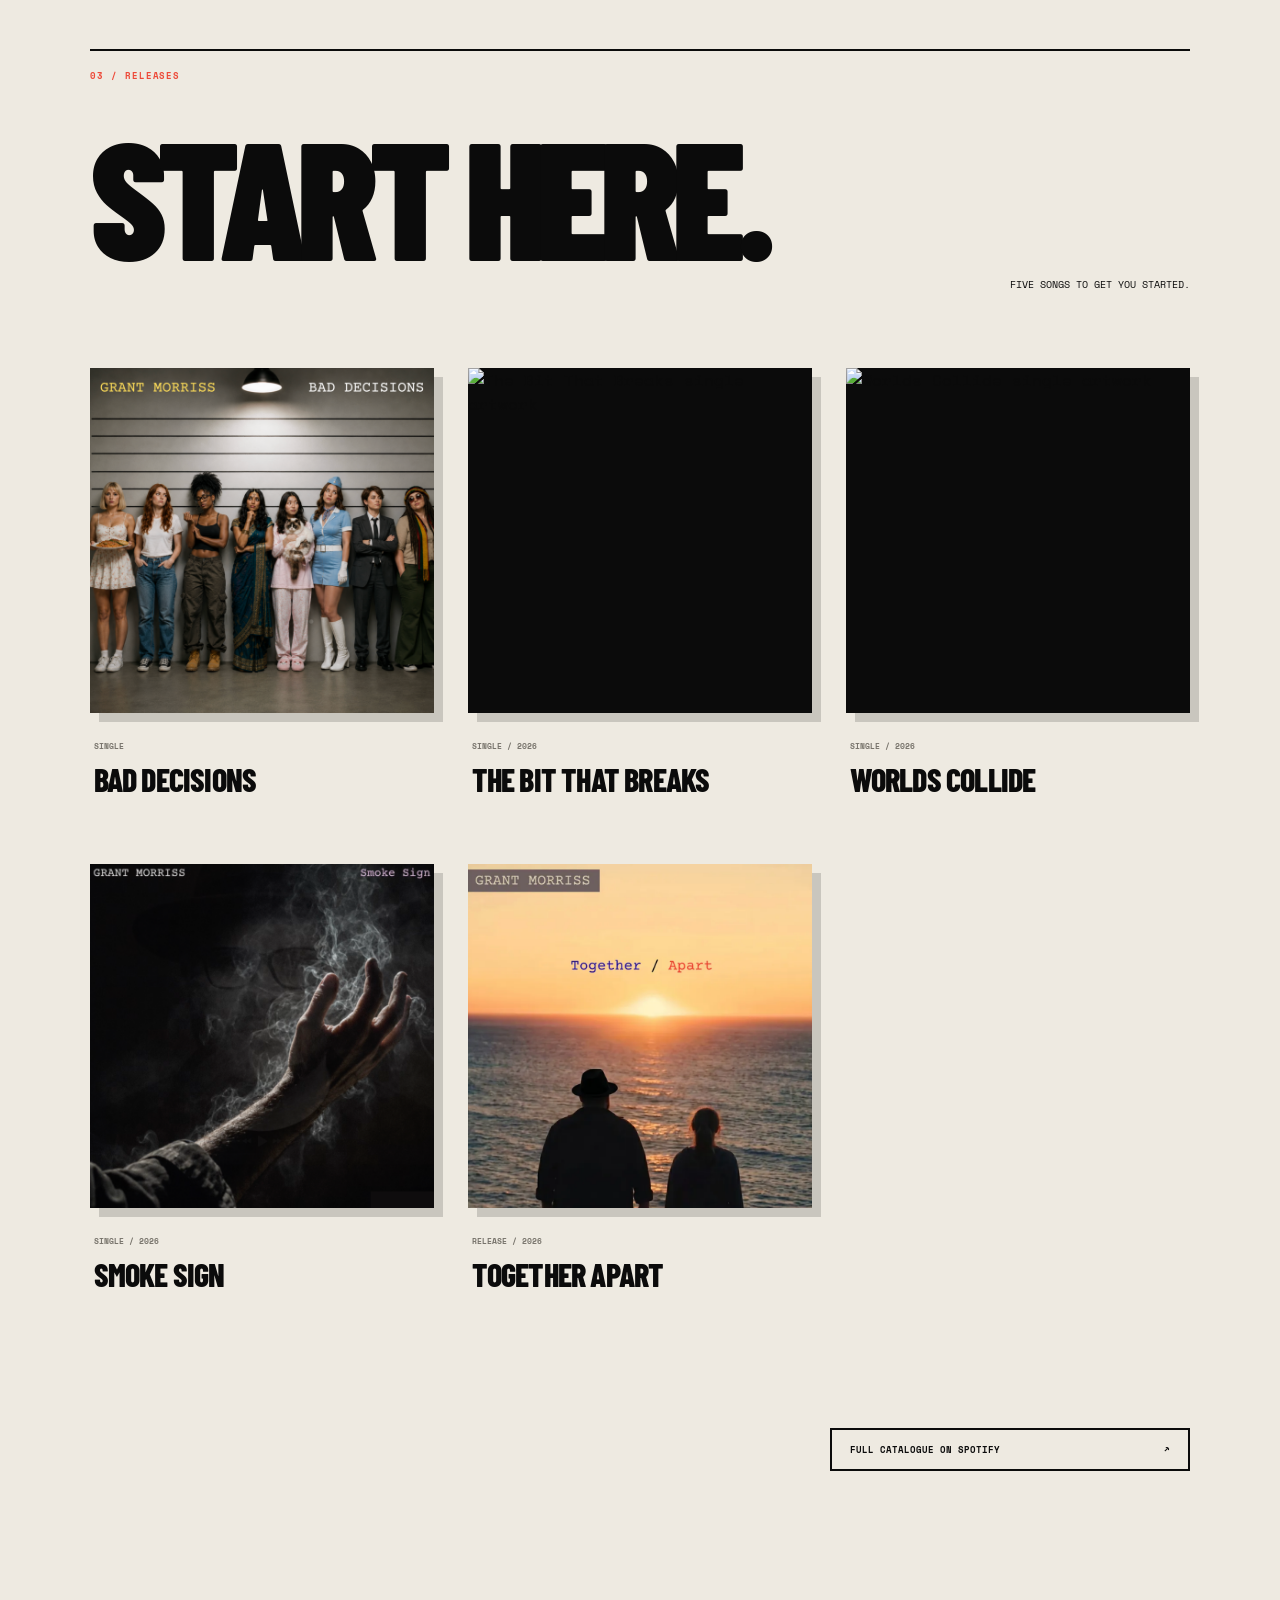
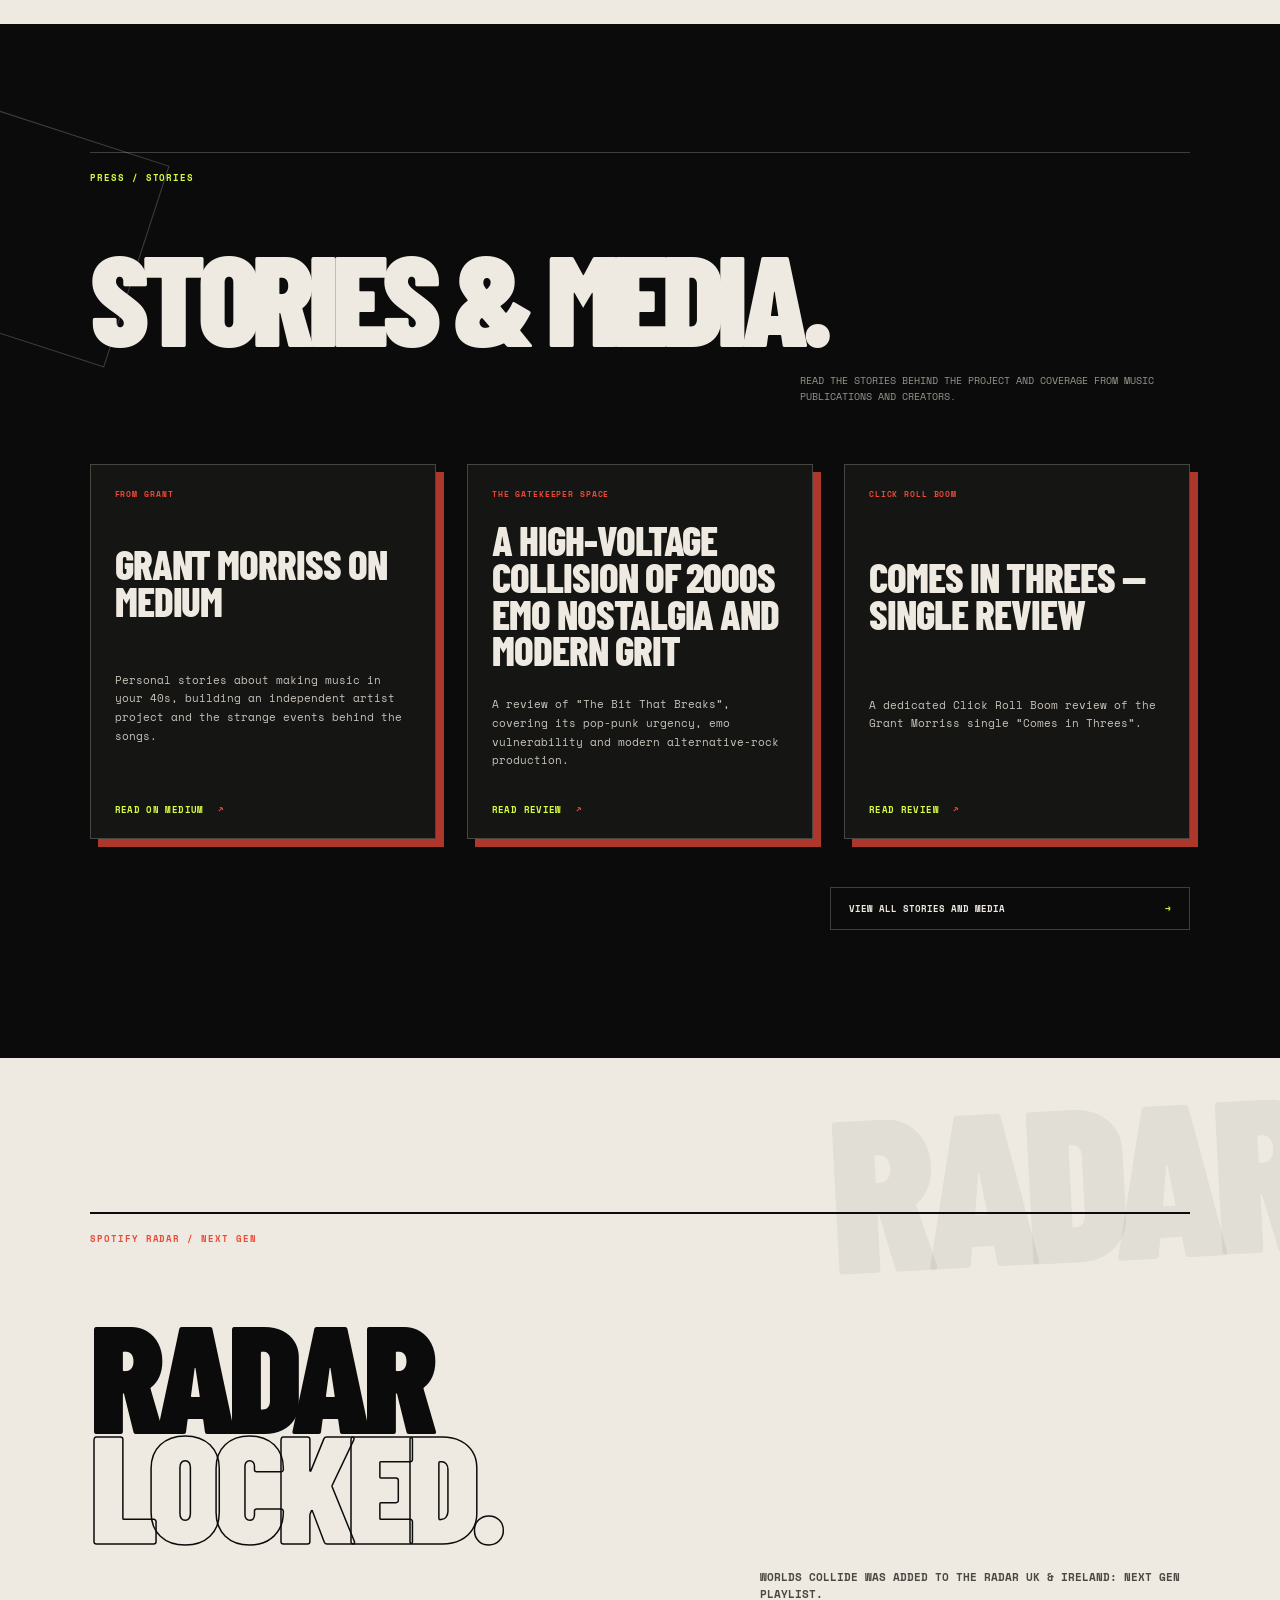
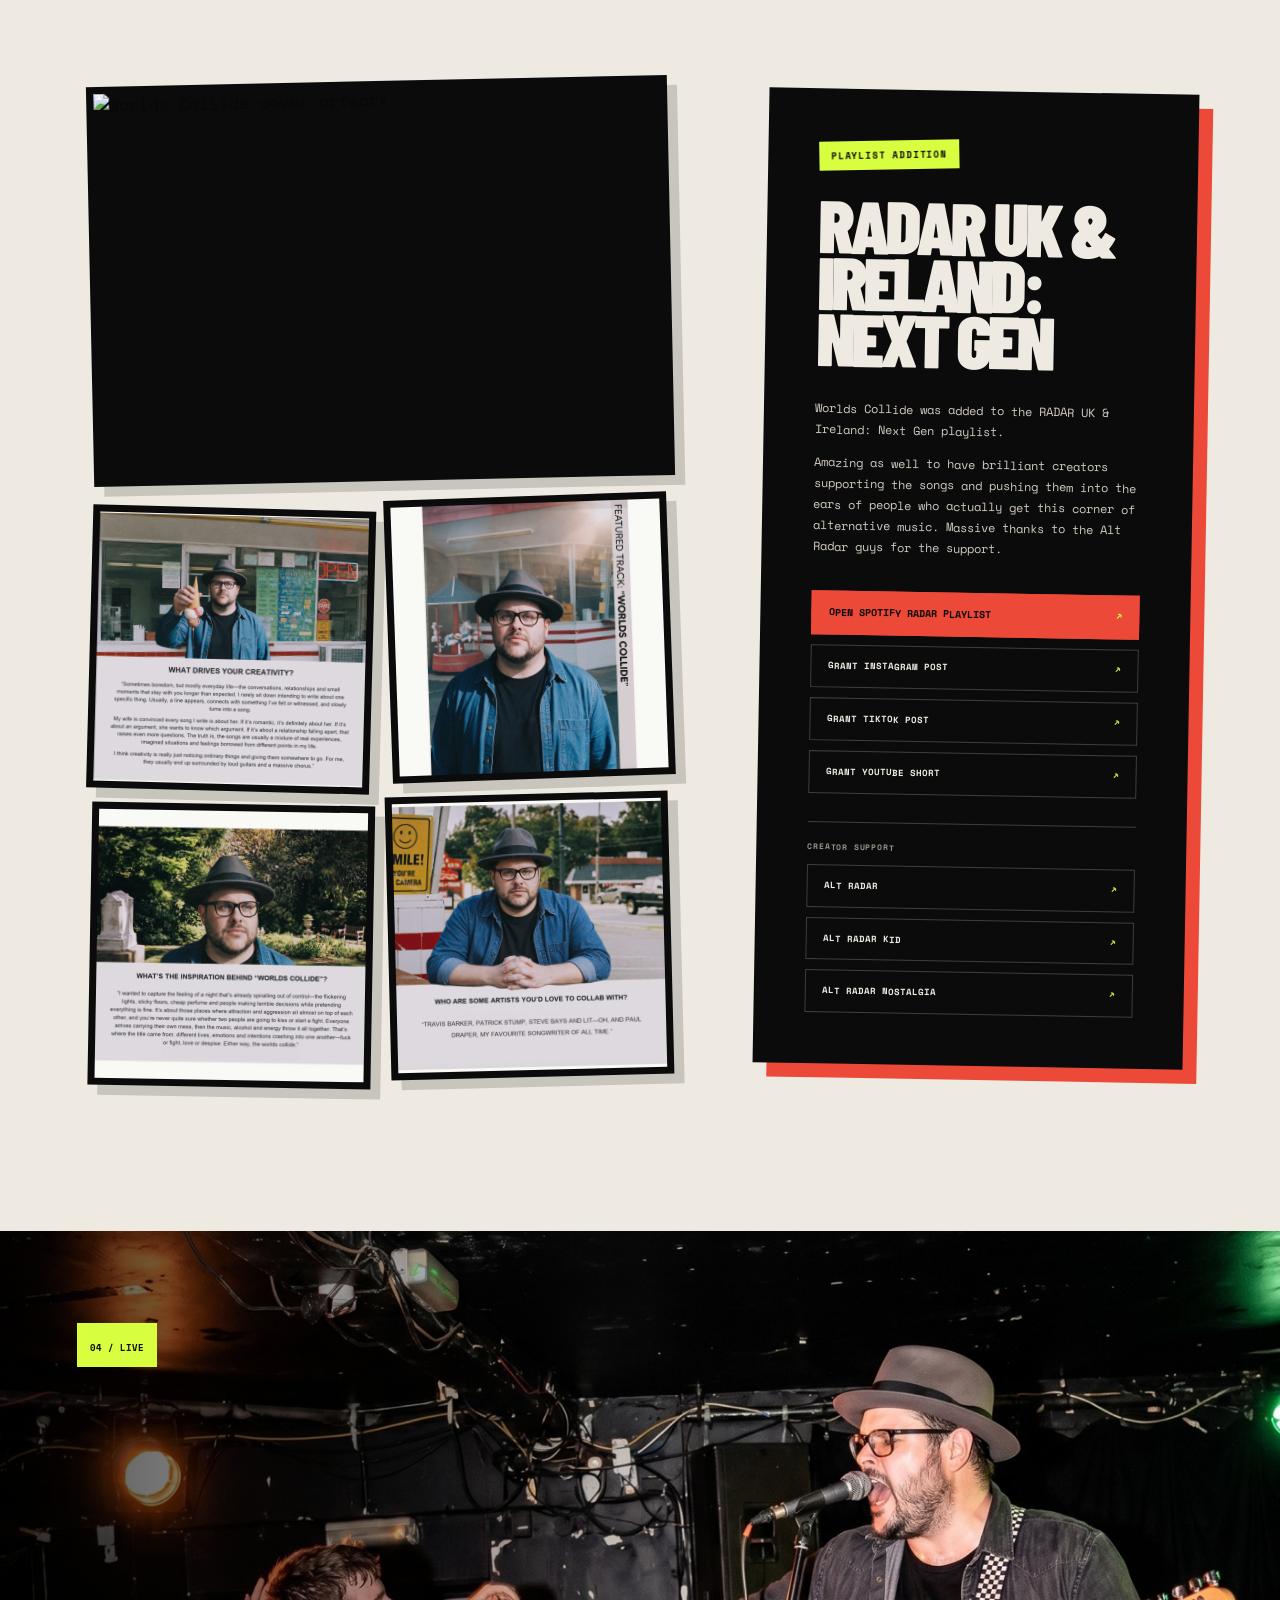
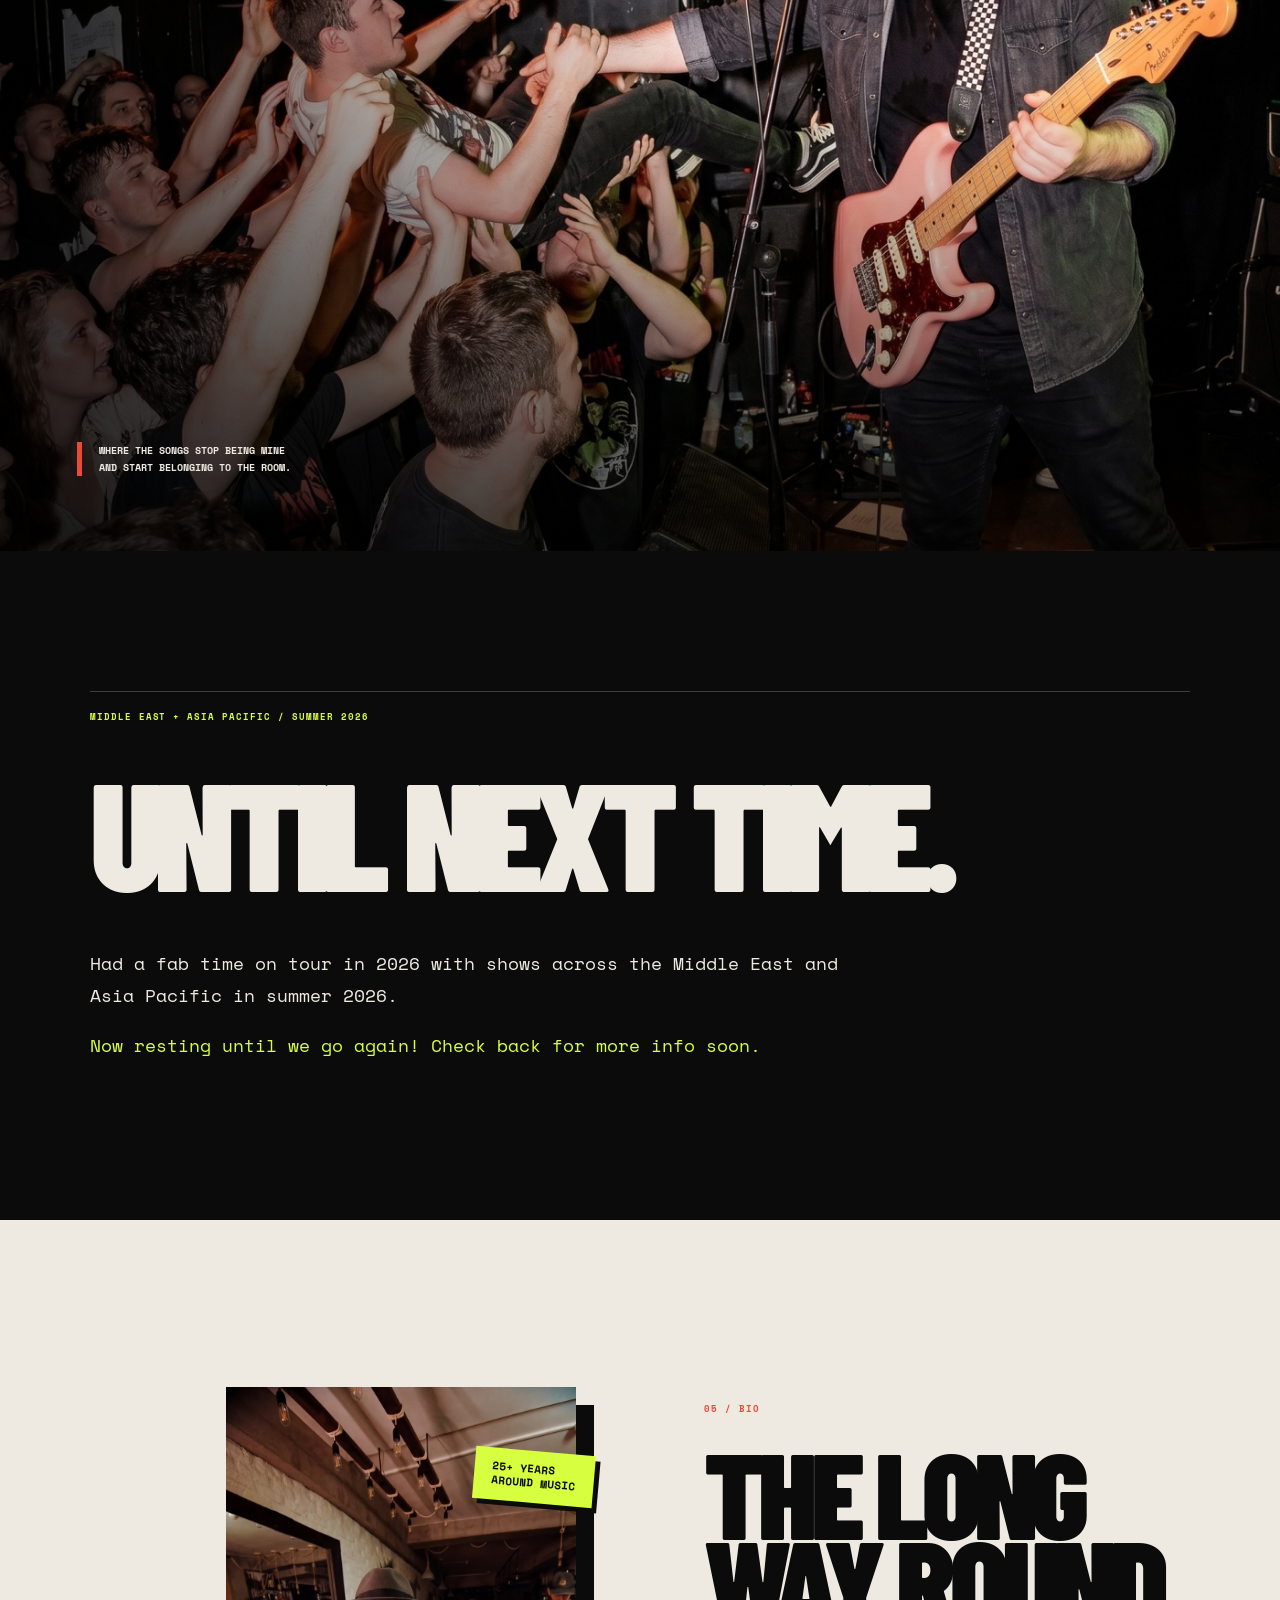
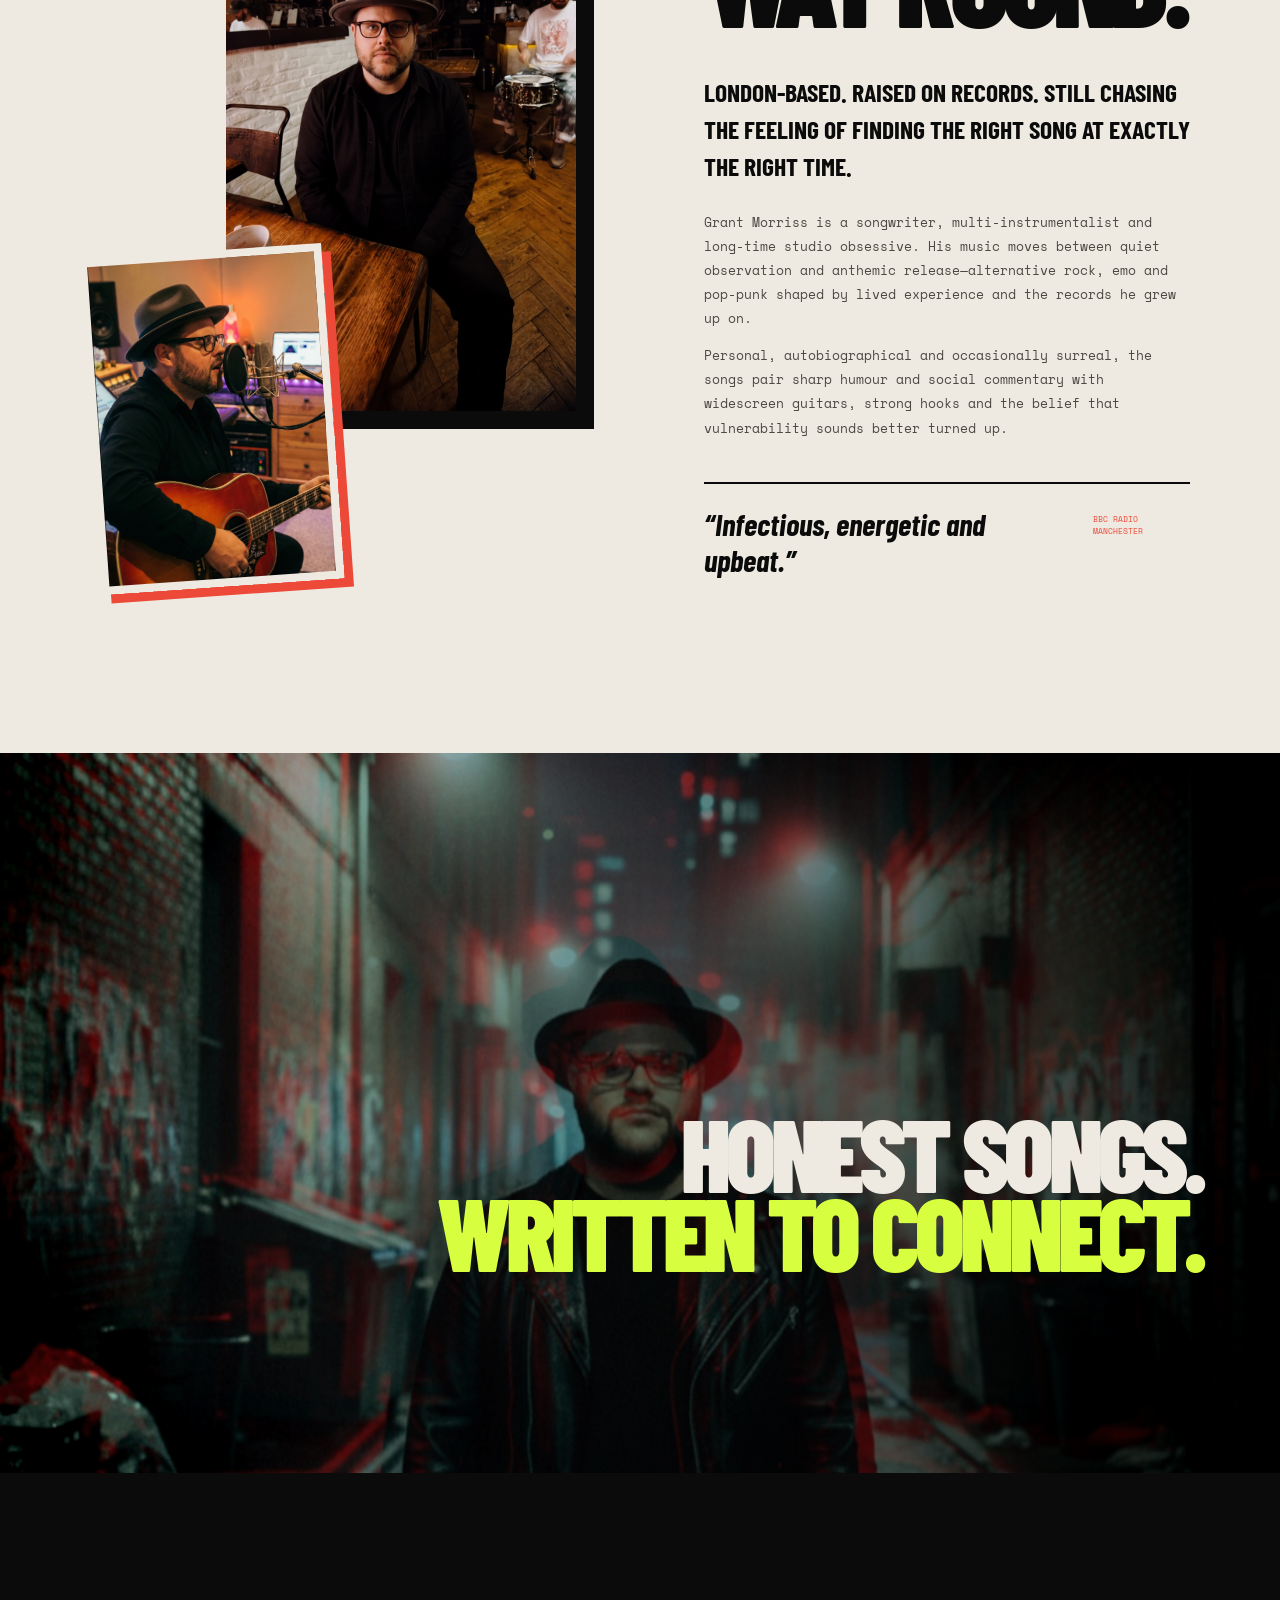
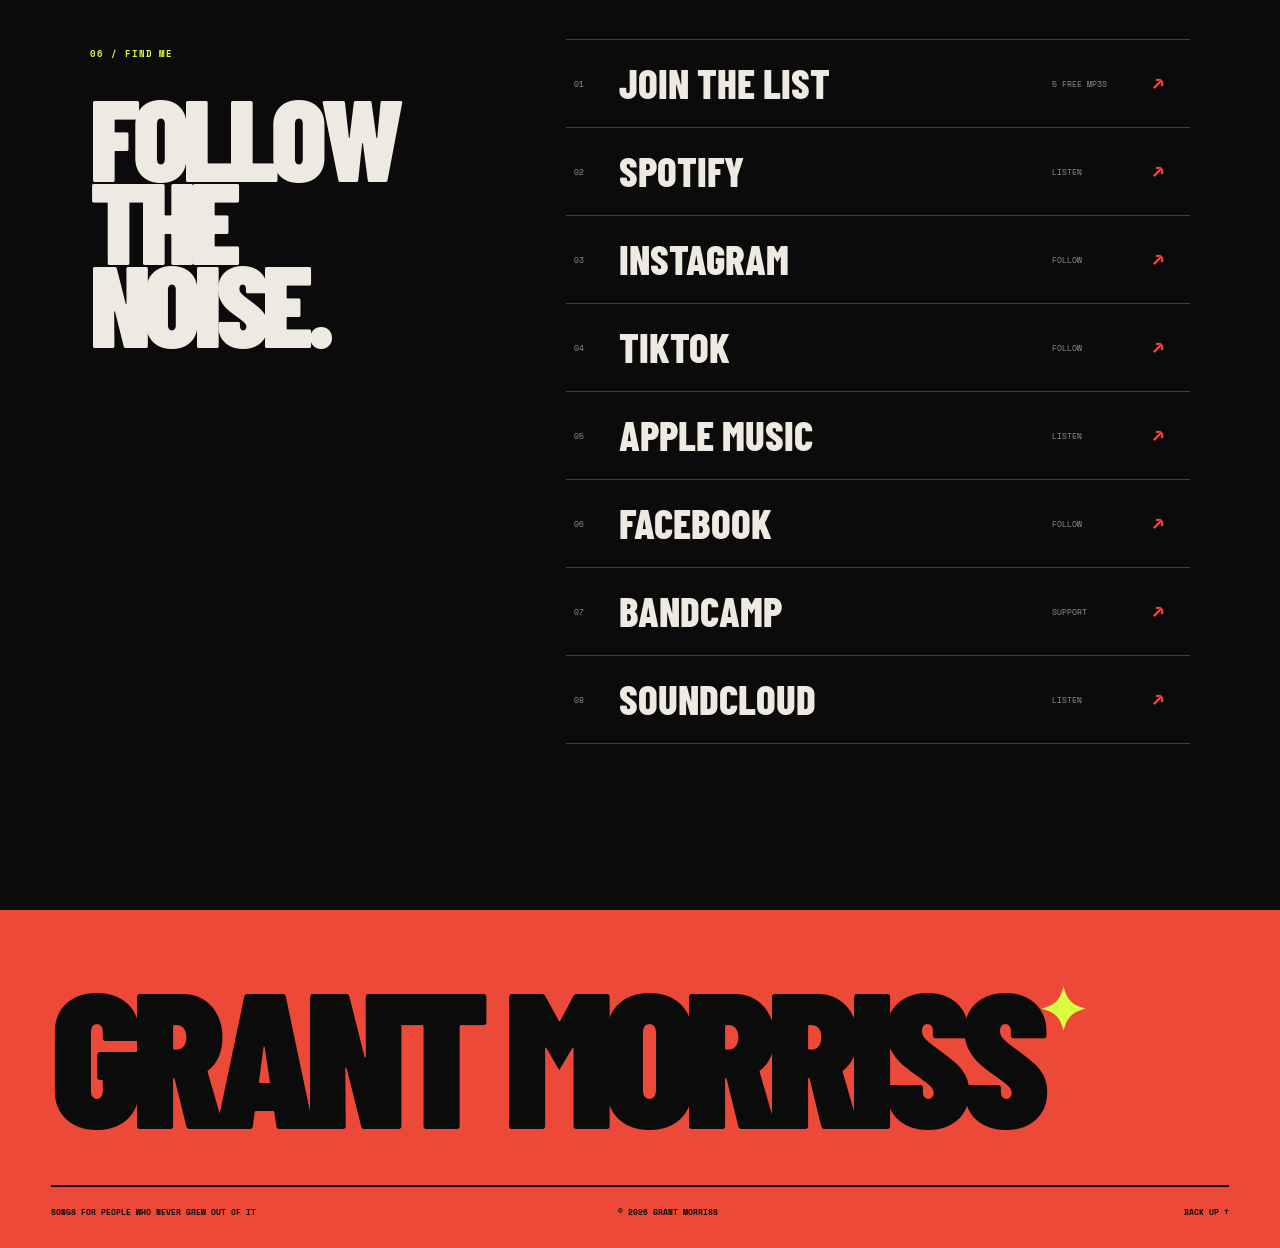
==== commit 0264d9a8: "Add files via upload" ====
--- a/index.html
+++ b/index.html
@@ -4,7 +4,7 @@
   <meta charset="utf-8">
   <meta name="viewport" content="width=device-width, initial-scale=1">
   <meta name="theme-color" content="#0b0b0b">
-  <meta name="description" content="Grant Morriss — alternative rock, pop punk and emo. Honest songs, loud guitars, lived experience.">
+  <meta name="description" content="Grant Morriss: pop punk and 2000s alt rock for people who never grew out of it. Written, played and recorded by one 44-year-old dad in his spare room.">
   <title>Grant Morriss — Music, Noise & Other Feelings</title>
   <link rel="preconnect" href="https://fonts.googleapis.com">
   <link rel="preconnect" href="https://fonts.gstatic.com" crossorigin>
@@ -29,7 +29,7 @@
       <a href="#live">Live</a>
       <a href="#connect">Links</a>
     </nav>
-    <a class="listen-pill" href="https://open.spotify.com/artist/0jOU5Z8DKWBgvrc47bTJU6" target="_blank" rel="noopener noreferrer">Play something <span>↗</span></a>
+    <a class="listen-pill" href="#join-the-list">Get 5 free songs <span>↓</span></a>
   </header>
 
   <main id="top">
@@ -38,10 +38,18 @@
       <div class="hero-shade" aria-hidden="true"></div>
       <div class="hero-copy">
         <p class="sticker reveal">Alternative / Emo / Pop Punk</p>
-        <h1 id="hero-title" class="reveal"><span>Grant</span><span>Morriss</span></h1>
-        <div class="hero-line reveal">
-          <p>Big hooks.<br>Sharp edges.</p>
-          <a href="#music">Hear the music <b>↓</b></a>
+        <h1 id="hero-title" class="reveal"><span>Grant</span> <span>Morriss</span></h1>
+        <div class="hero-line">
+          <h2>Songs for people who never grew out of it.</h2>
+          <p class="hero-intro">44. Dad. Proper job. Loud guitars. Pop punk and 2000s alt rock, written, played and recorded by one bloke in a spare room.</p>
+          <section class="signup-offer" id="join-the-list" aria-labelledby="signup-title">
+            <img src="assets/five-free-songs.png" alt="Grant Morriss Start Here — 5 free songs cover" width="1400" height="1400">
+            <div class="signup-copy">
+              <h3 id="signup-title">Get 5 free MP3s.</h3>
+              <p>Sign up to the mailing list and get five free songs to download.</p>
+              <a class="signup-button" href="https://newmusic2027.kit.com/f4b998fed6" target="_blank" rel="noopener noreferrer">Get my 5 free songs <span aria-hidden="true">↗</span></a>
+            </div>
+          </section>
         </div>
       </div>
       <p class="issue-mark">NO. 01 / PLAY LOUD</p>
@@ -85,68 +93,32 @@
     <section class="releases" id="releases" aria-labelledby="releases-title">
       <div class="releases-head reveal">
         <span class="section-no">03 / RELEASES</span>
-        <h2 id="releases-title">ON RECORD.</h2>
-        <p>Selected releases from the catalogue.</p>
+        <h2 id="releases-title">START HERE.</h2>
+        <p>Five songs to get you started.</p>
       </div>
       <div class="release-grid">
-        <a class="release-card reveal" href="https://open.spotify.com/album/2XfJccERwni8gFWm22PqnS" target="_blank" rel="noopener noreferrer">
-          <div class="release-art"><img src="assets/saint-on-a-saturday.png" alt="Saint on a Saturday single artwork" loading="lazy"><span>↗</span></div>
-          <div class="release-meta"><span>Single</span><h3>Saint on a Saturday</h3></div>
-        </a>
         <a class="release-card reveal" href="https://open.spotify.com/track/1D2WytCYeLxKligh1PuutX" target="_blank" rel="noopener noreferrer">
           <div class="release-art"><img src="assets/bad-decisions.png" alt="Bad Decisions single artwork" loading="lazy"><span>↗</span></div>
           <div class="release-meta"><span>Single</span><h3>Bad Decisions</h3></div>
         </a>
+        <a class="release-card reveal" href="https://open.spotify.com/track/0oAh9dBD52ChvB0KjO5YgP" target="_blank" rel="noopener noreferrer">
+          <div class="release-art"><img src="assets/the-bit-that-breaks.png" alt="The Bit That Breaks single artwork" loading="lazy"><span>↗</span></div>
+          <div class="release-meta"><span>Single / 2026</span><h3>The Bit That Breaks</h3></div>
+        </a>
+        <a class="release-card reveal" href="https://open.spotify.com/track/6vwEE0mZXEX5HfgPNMoPI1" target="_blank" rel="noopener noreferrer">
+          <div class="release-art"><img src="assets/worlds-collide.png" alt="Worlds Collide single artwork" loading="lazy"><span>↗</span></div>
+          <div class="release-meta"><span>Single / 2026</span><h3>Worlds Collide</h3></div>
+        </a>
         <a class="release-card reveal" href="https://open.spotify.com/track/2CZLeOeM5DIOrZVIWytFVQ" target="_blank" rel="noopener noreferrer">
           <div class="release-art"><img src="assets/smoke-sign.png" alt="Smoke Sign single artwork" loading="lazy"><span>↗</span></div>
           <div class="release-meta"><span>Single / 2026</span><h3>Smoke Sign</h3></div>
         </a>
-        <a class="release-card reveal" href="https://open.spotify.com/track/0oAh9dBD52ChvB0KjO5YgP" target="_blank" rel="noopener noreferrer">
-          <div class="release-art"><img src="assets/the-bit-that-breaks.png" alt="The Bit That Breaks single artwork" loading="lazy"><span>↗</span></div>
-          <div class="release-meta"><span>Single / 2026</span><h3>The Bit That Breaks</h3></div>
-        </a>
-        <a class="release-card reveal" href="https://open.spotify.com/track/6vwEE0mZXEX5HfgPNMoPI1" target="_blank" rel="noopener noreferrer">
-          <div class="release-art"><img src="assets/worlds-collide.png" alt="Worlds Collide single artwork" loading="lazy"><span>↗</span></div>
-          <div class="release-meta"><span>Single / 2026</span><h3>Worlds Collide</h3></div>
-        </a>
         <a class="release-card reveal" href="https://open.spotify.com/artist/0jOU5Z8DKWBgvrc47bTJU6" target="_blank" rel="noopener noreferrer">
           <div class="release-art"><img src="assets/together-apart.png" alt="Together Apart release artwork" loading="lazy"><span>↗</span></div>
           <div class="release-meta"><span>Release / 2026</span><h3>Together Apart</h3></div>
         </a>
-        <a class="release-card reveal" href="https://open.spotify.com/artist/0jOU5Z8DKWBgvrc47bTJU6" target="_blank" rel="noopener noreferrer">
-          <div class="release-art"><img src="assets/all-these-songs.jpg" alt="All These Songs release artwork" loading="lazy"><span>↗</span></div>
-          <div class="release-meta"><span>Release / 2026</span><h3>All These Songs</h3></div>
-        </a>
-        <a class="release-card reveal" href="https://open.spotify.com/artist/0jOU5Z8DKWBgvrc47bTJU6" target="_blank" rel="noopener noreferrer">
-          <div class="release-art"><img src="assets/more-than-just-an-echo.png" alt="More Than Just An Echo release artwork" loading="lazy"><span>↗</span></div>
-          <div class="release-meta"><span>Release / 2026</span><h3>More Than Just An Echo</h3></div>
-        </a>
-        <a class="release-card reveal" href="https://open.spotify.com/track/1JpZcBeGihiBaBmndsLc3X" target="_blank" rel="noopener noreferrer">
-          <div class="release-art"><img src="https://i.scdn.co/image/ab67616d00001e020adda87daf16b92188f0a32a" alt="Comes In Threes single artwork" loading="lazy"><span>↗</span></div>
-          <div class="release-meta"><span>Single / 2026</span><h3>Comes In Threes</h3></div>
-        </a>
-        <a class="release-card reveal" href="https://open.spotify.com/track/1JzD6vkcSMUHeTaI8TR6kY" target="_blank" rel="noopener noreferrer">
-          <div class="release-art"><img src="https://i.scdn.co/image/ab67616d00001e02dfc90b91551c361973d29430" alt="Godsend single artwork" loading="lazy"><span>↗</span></div>
-          <div class="release-meta"><span>Single / 2026</span><h3>Godsend</h3></div>
-        </a>
-        <a class="release-card reveal" href="https://open.spotify.com/track/68nm91KCXXv3cqkBEJzu0u" target="_blank" rel="noopener noreferrer">
-          <div class="release-art"><img src="https://i.scdn.co/image/ab67616d00001e0211628ea71e564571508d8893" alt="Living On The Edge Of A Breakdown single artwork" loading="lazy"><span>↗</span></div>
-          <div class="release-meta"><span>Single / 2025</span><h3>Living On The Edge Of A Breakdown</h3></div>
-        </a>
-        <a class="release-card reveal" href="https://open.spotify.com/track/3iJyJslSEKFsOeMk5Mu8Vc" target="_blank" rel="noopener noreferrer">
-          <div class="release-art"><img src="https://image-cdn-ak.spotifycdn.com/image/ab67616d00001e02a29594717ce322d97d70f869" alt="Hey Kid, We're Good single artwork" loading="lazy"><span>↗</span></div>
-          <div class="release-meta"><span>Single / 2026</span><h3>Hey Kid, We're Good</h3></div>
-        </a>
-        <a class="release-card reveal" href="https://open.spotify.com/track/1wBM65ySVZ8rzs55Idr98O" target="_blank" rel="noopener noreferrer">
-          <div class="release-art"><img src="https://i.scdn.co/image/ab67616d00001e023f373763bc27ddc3bf28f563" alt="Sweaty Betty single artwork" loading="lazy"><span>↗</span></div>
-          <div class="release-meta"><span>Single / 2026</span><h3>Sweaty Betty</h3></div>
-        </a>
-        <a class="release-card reveal" href="https://open.spotify.com/track/3spXvGTN5TAZutzsUkBhES" target="_blank" rel="noopener noreferrer">
-          <div class="release-art"><img src="https://i.scdn.co/image/ab67616d00001e02cdfb617dc4ff306a83311b90" alt="Life Of Grind single artwork" loading="lazy"><span>↗</span></div>
-          <div class="release-meta"><span>Single / 2026</span><h3>Life Of Grind</h3></div>
-        </a>
-      </div>
-      <a class="all-releases reveal" href="https://open.spotify.com/artist/0jOU5Z8DKWBgvrc47bTJU6" target="_blank" rel="noopener noreferrer">All releases on Spotify <span>↗</span></a>
+      </div>
+      <a class="all-releases reveal" href="https://open.spotify.com/artist/0jOU5Z8DKWBgvrc47bTJU6" target="_blank" rel="noopener noreferrer">Full catalogue on Spotify <span>↗</span></a>
     </section>
 
     <section class="stories-preview" id="stories-media-preview" aria-labelledby="stories-preview-title">
@@ -182,25 +154,25 @@
       <div class="radar-head reveal">
         <span class="section-no">SPOTIFY RADAR / NEXT GEN</span>
         <h2 id="radar-title">RADAR<br><em>LOCKED.</em></h2>
-        <p>Featured on Spotify RADAR: Next Gen — a proper pinch-me moment for the project.</p>
+        <p>Worlds Collide was added to the RADAR UK &amp; Ireland: Next Gen playlist.</p>
       </div>
       <div class="radar-layout">
         <div class="radar-collage reveal" aria-label="Spotify RADAR carousel images">
-          <figure><img src="[data-uri]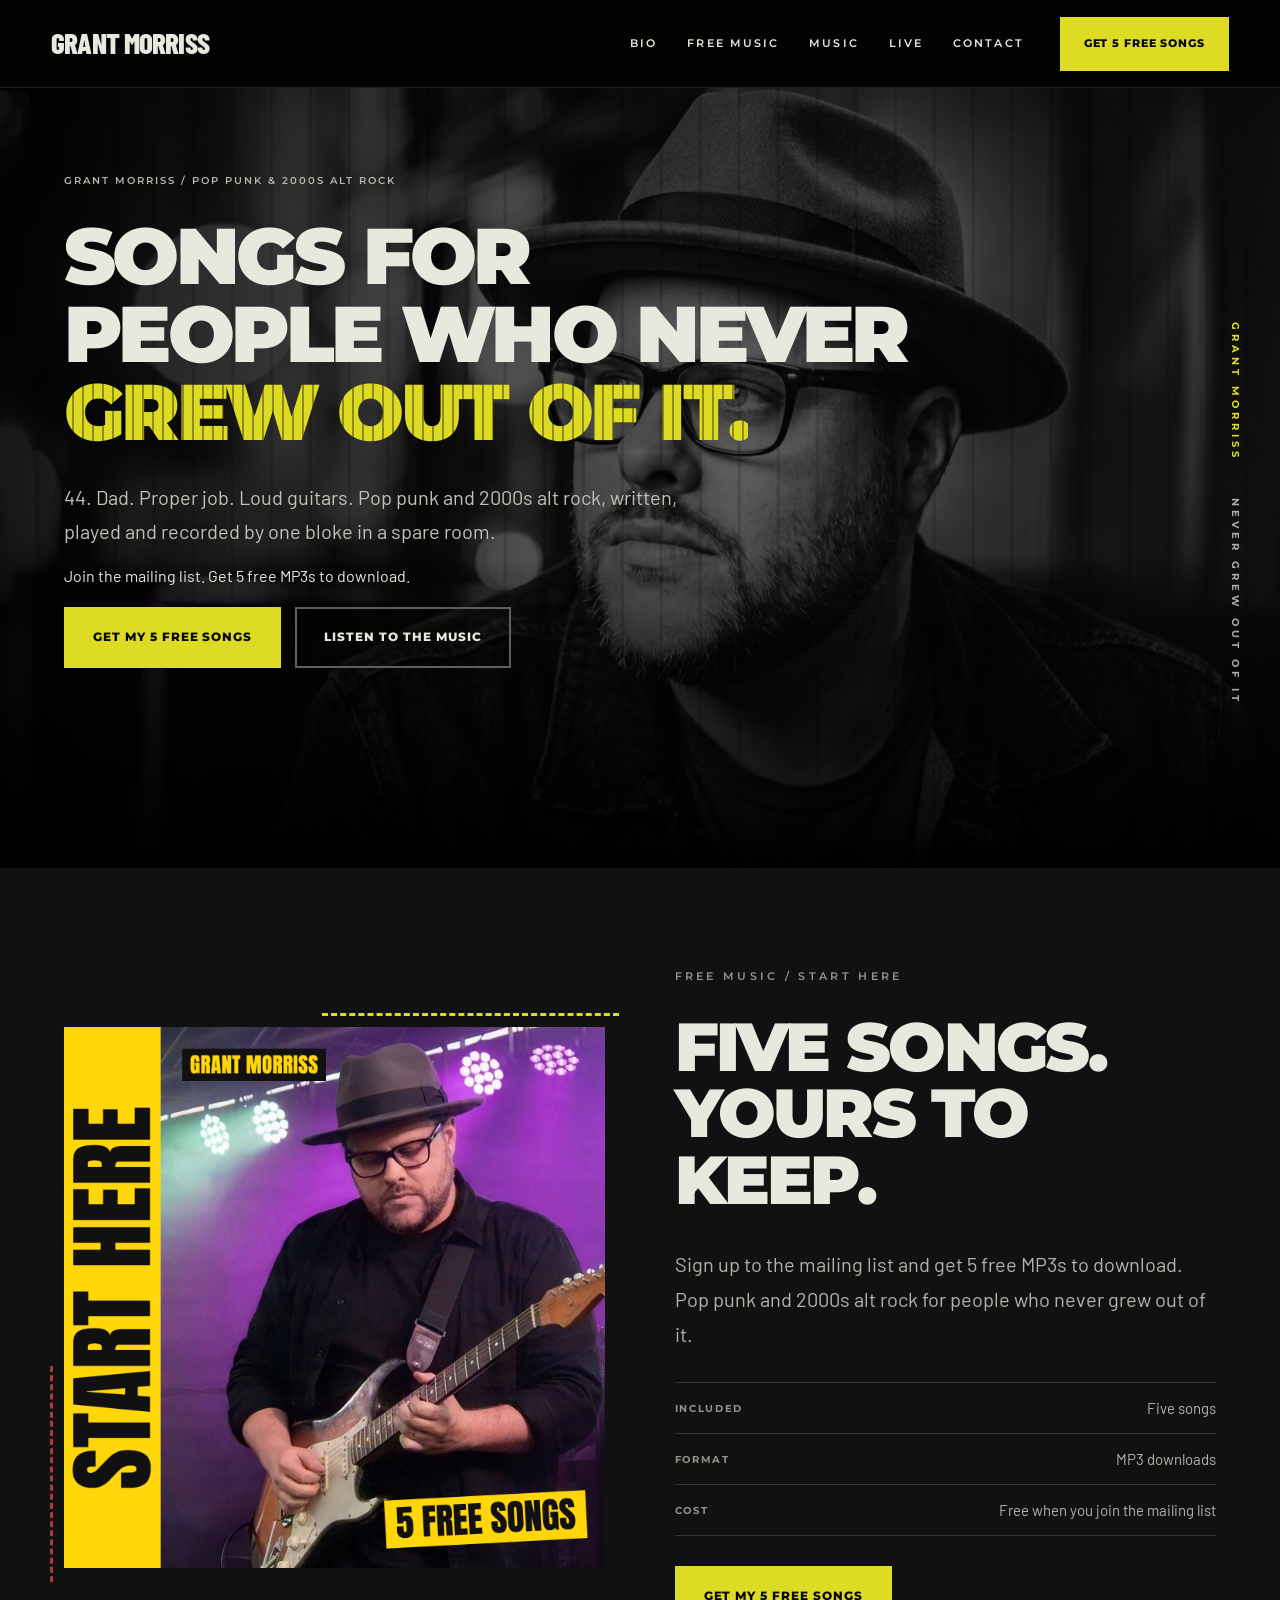
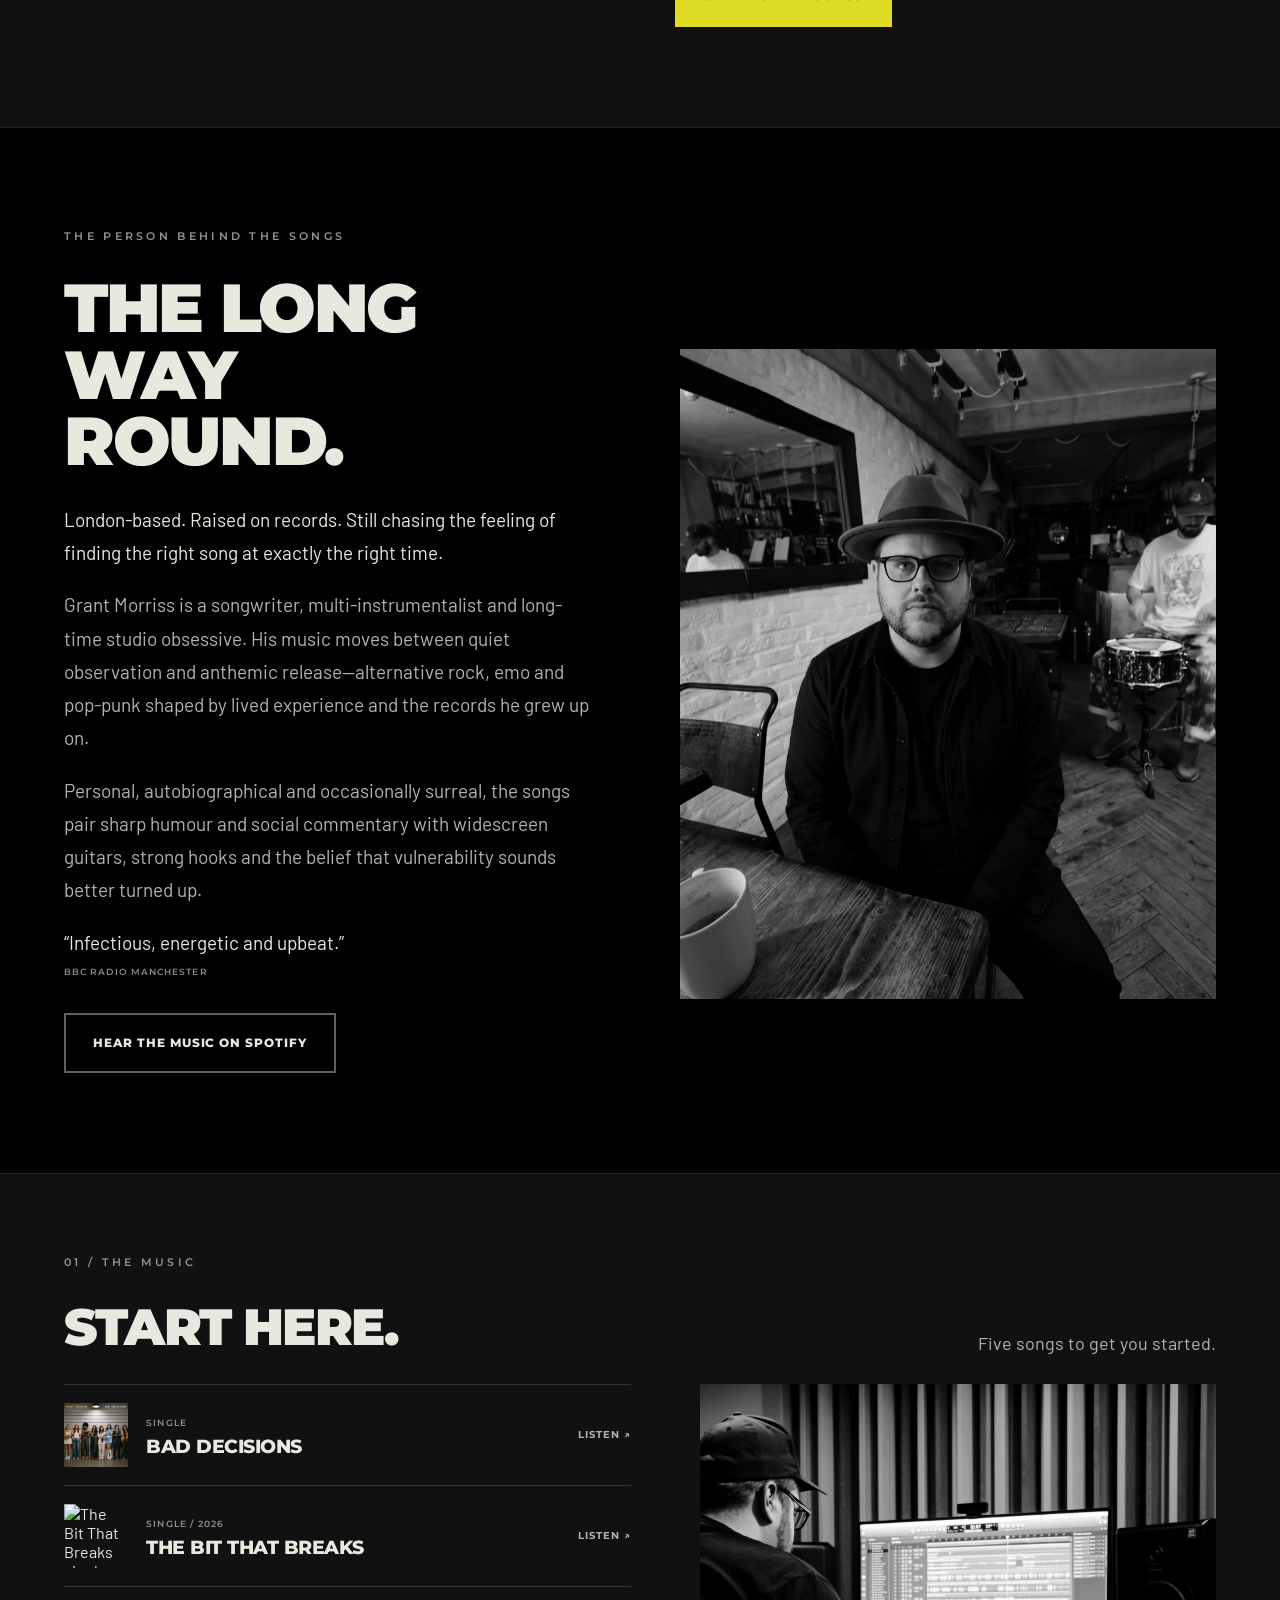
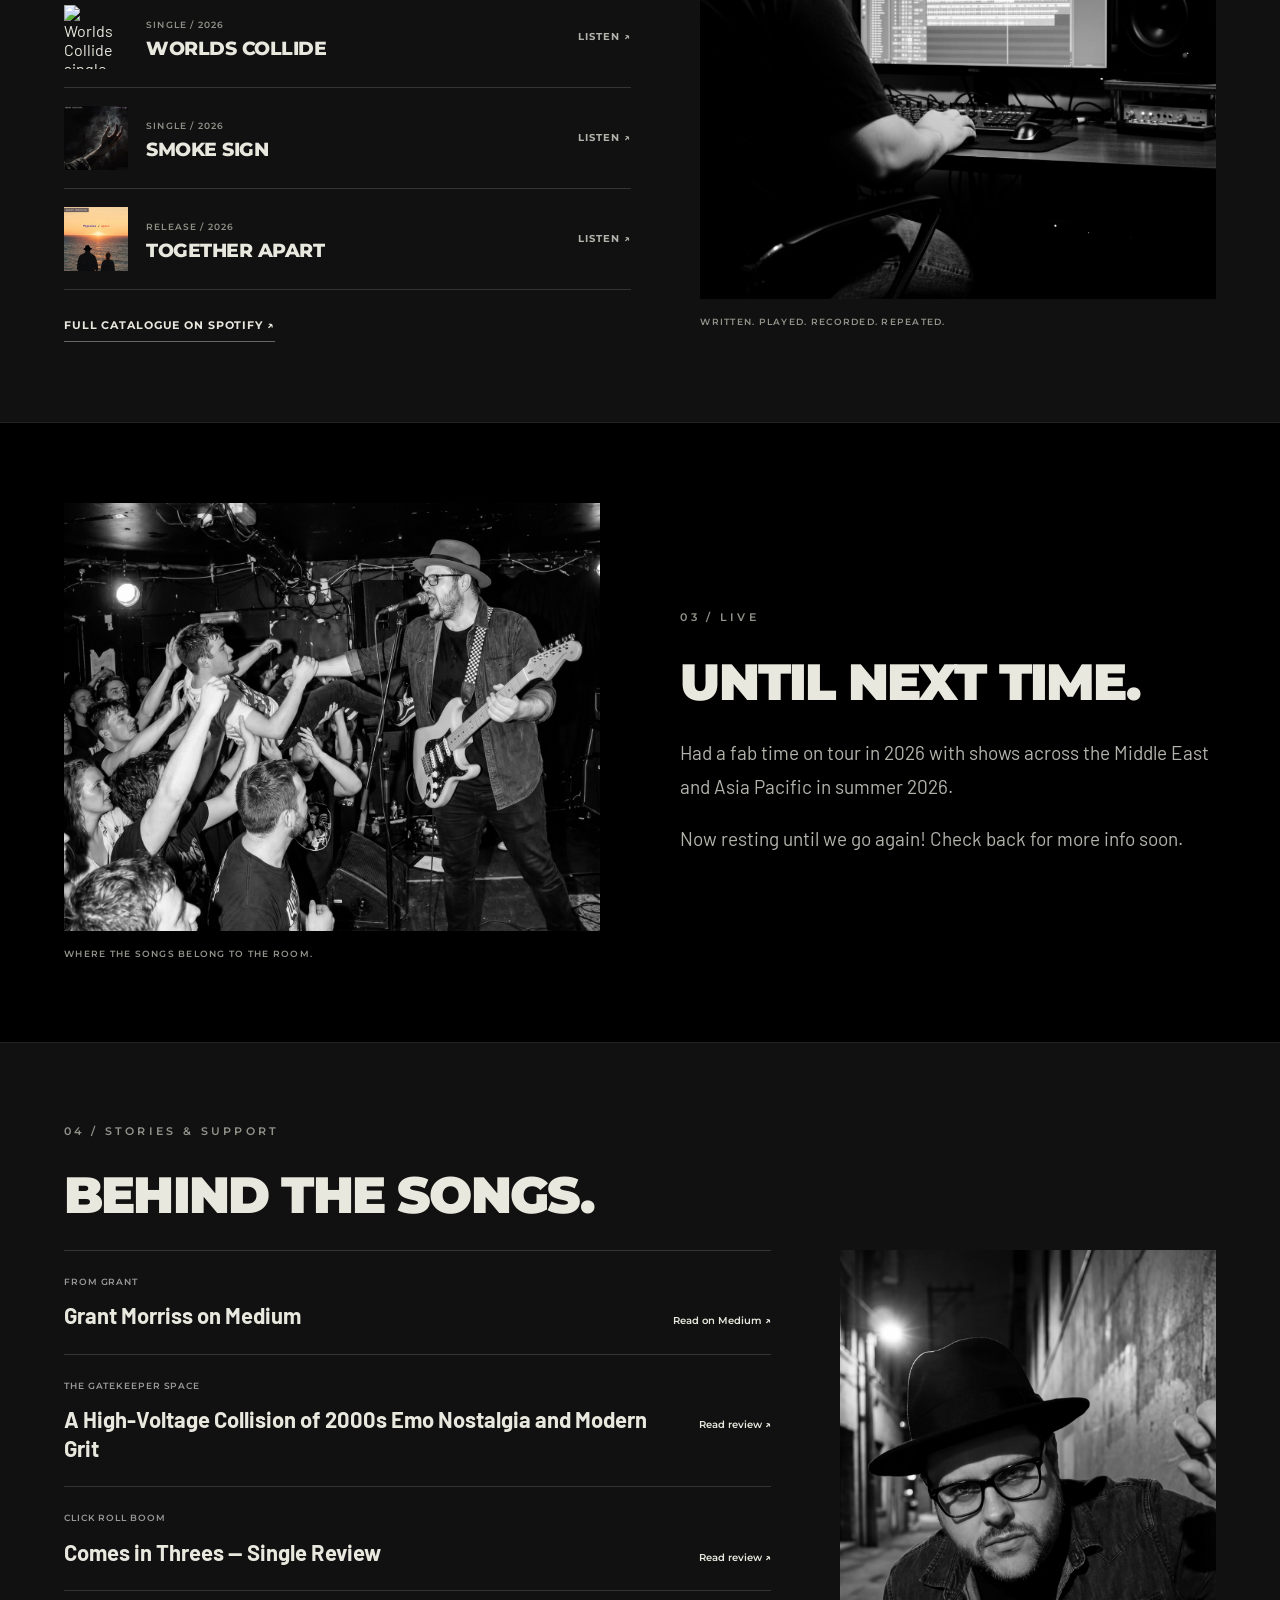
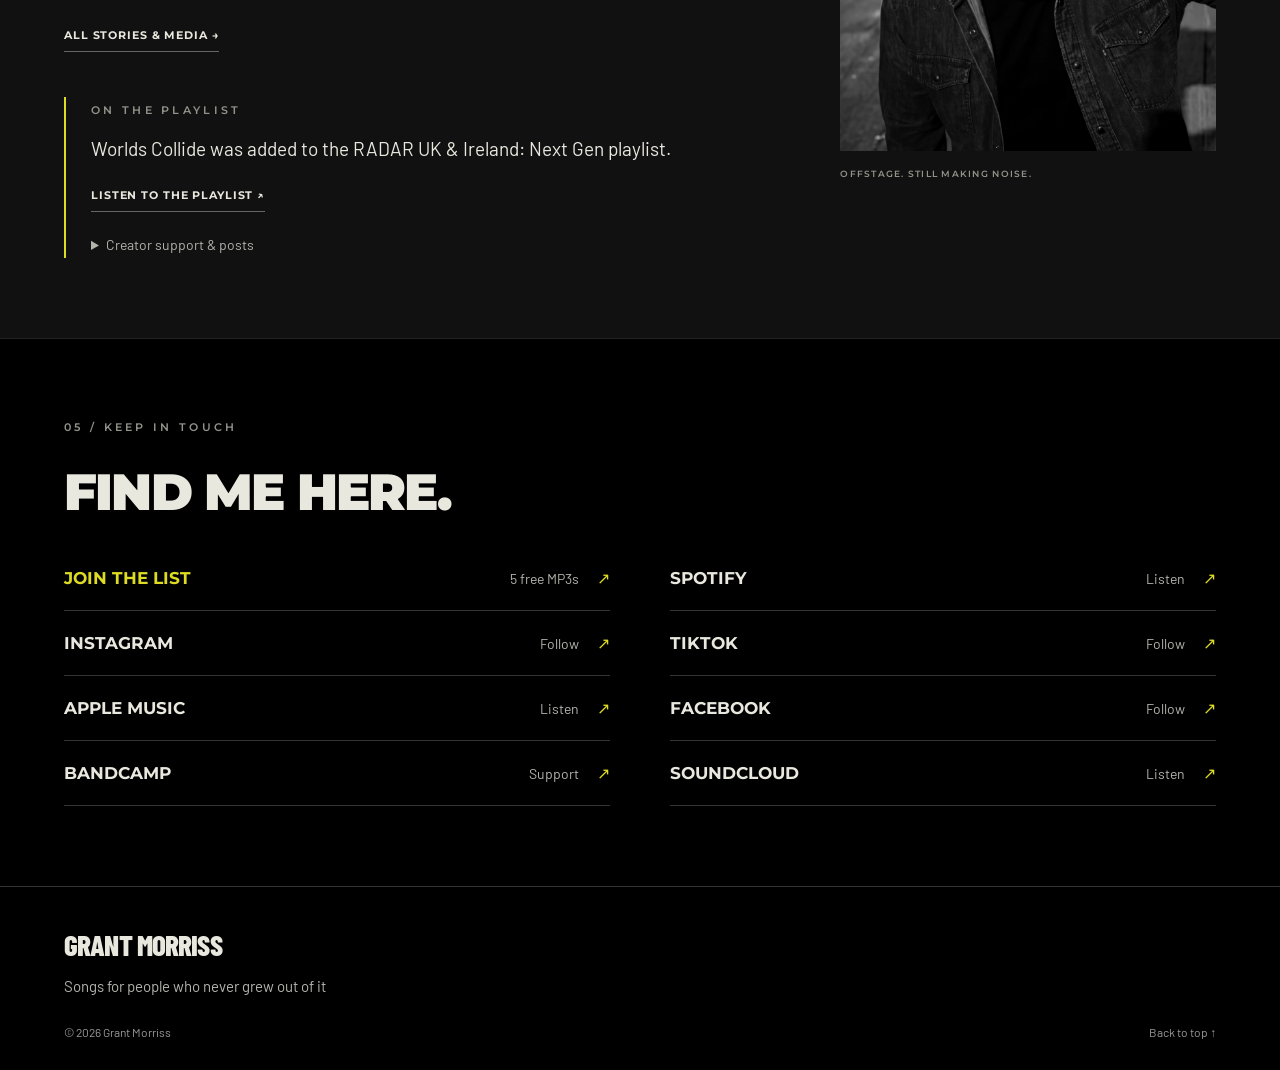
==== commit ddb626e3: "Add files via upload" ====
--- a/index.html
+++ b/index.html
@@ -8,233 +8,72 @@
   <title>Grant Morriss — Music, Noise & Other Feelings</title>
   <link rel="preconnect" href="https://fonts.googleapis.com">
   <link rel="preconnect" href="https://fonts.gstatic.com" crossorigin>
-  <link href="https://fonts.googleapis.com/css2?family=Barlow+Condensed:ital,wght@0,600;0,700;0,800;0,900;1,700&family=Space+Mono:wght@400;700&display=swap" rel="stylesheet">
-  <link rel="stylesheet" href="styles.css">
-  <style>
-    .stories-preview{padding:clamp(90px,10vw,145px) clamp(20px,7vw,108px)!important;background:#0b0b0b!important;color:#eeeae1!important;position:relative!important;overflow:hidden!important}.stories-preview-head{display:grid!important;grid-template-columns:1fr minmax(220px,390px)!important;gap:30px!important;align-items:end!important;border-top:1px solid rgba(238,234,225,.23)!important;padding-top:20px!important}.stories-preview-head .section-no{color:#d7ff3f!important}.stories-preview-head h2{grid-column:1/-1!important;font:900 clamp(70px,10vw,156px)/.72 'Barlow Condensed',Impact,sans-serif!important;letter-spacing:-.055em!important;text-transform:uppercase!important;margin:38px 0 0!important}.stories-preview-head p{grid-column:2!important;margin:0!important;font:400 10px/1.65 'Space Mono',monospace!important;text-transform:uppercase!important;color:#99958c!important}.media-card-grid{display:grid!important;grid-template-columns:repeat(3,minmax(0,1fr))!important;gap:clamp(16px,2.4vw,34px)!important;margin-top:58px!important}.media-card{min-height:330px!important;display:flex!important;flex-direction:column!important;justify-content:space-between!important;border:1px solid rgba(238,234,225,.23)!important;background:#151514!important;color:#eeeae1!important;padding:24px!important;box-shadow:8px 8px 0 rgba(237,73,56,.72)!important;text-decoration:none!important}.media-kicker{display:block!important;font:700 8px/1.4 'Space Mono',monospace!important;text-transform:uppercase!important;letter-spacing:.11em!important;color:#ed4938!important;margin-bottom:22px!important}.media-card strong{display:block!important;font:800 clamp(29px,3.2vw,45px)/.9 'Barlow Condensed',Impact,sans-serif!important;letter-spacing:-.025em!important;text-transform:uppercase!important}.media-card p{font:400 11px/1.7 'Space Mono',monospace!important;color:#c8c2b8!important;margin:26px 0 35px!important}.media-card em{font:700 9px/1 'Space Mono',monospace!important;text-transform:uppercase!important;font-style:normal!important;letter-spacing:.04em!important;color:#d7ff3f!important}.media-card b{color:#ed4938!important;margin-left:8px!important}.media-card:hover,.media-card:focus-visible{background:#d7ff3f!important;color:#0b0b0b!important;border-color:#d7ff3f!important;outline:none!important;transform:translateY(-4px) rotate(-.8deg)!important}.media-card:hover p,.media-card:focus-visible p,.media-card:hover em,.media-card:focus-visible em,.media-card:hover .media-kicker,.media-card:focus-visible .media-kicker{color:#0b0b0b!important}.stories-all{display:flex!important;justify-content:space-between!important;align-items:center!important;width:min(360px,100%)!important;border:1px solid rgba(238,234,225,.23)!important;padding:16px 18px!important;margin:48px 0 0 auto!important;font:700 9px/1 'Space Mono',monospace!important;text-transform:uppercase!important;text-decoration:none!important}.stories-all span{color:#d7ff3f!important}@media(max-width:850px){.stories-preview-head{display:block!important}.stories-preview-head p{margin-top:22px!important}.media-card-grid{grid-template-columns:repeat(2,minmax(0,1fr))!important}}@media(max-width:520px){.stories-preview{padding-left:18px!important;padding-right:18px!important}.stories-preview-head h2{font-size:22vw!important}.media-card-grid{grid-template-columns:1fr!important;gap:20px!important;margin-top:42px!important}.media-card{min-height:295px!important;padding:21px!important}.media-card strong{font-size:34px!important}.media-card p{font-size:10px!important}.stories-all{margin-left:0!important}}
-  </style>
-  <style>
-    .radar{padding:clamp(100px,12vw,175px) clamp(20px,7vw,108px)!important;background:#eeeae1!important;color:#0b0b0b!important;overflow:hidden!important;position:relative!important}.radar::before{content:"RADAR"!important;position:absolute!important;right:-2vw!important;top:42px!important;font:900 clamp(92px,17vw,260px)/.7 'Barlow Condensed',Impact,sans-serif!important;letter-spacing:-.065em!important;color:rgba(11,11,11,.055)!important;transform:rotate(-3deg)!important;pointer-events:none!important}.radar-head{display:grid!important;grid-template-columns:1fr minmax(240px,430px)!important;gap:30px!important;align-items:end!important;border-top:2px solid #0b0b0b!important;padding-top:20px!important;position:relative!important;z-index:1!important}.radar-head .section-no{color:#ed4938!important}.radar-head h2{grid-column:1/-1!important;font:900 clamp(82px,12vw,190px)/.72 'Barlow Condensed',Impact,sans-serif!important;letter-spacing:-.06em!important;text-transform:uppercase!important;margin:45px 0 0!important}.radar-head h2 em{font-style:normal!important;color:transparent!important;-webkit-text-stroke:1.5px #0b0b0b!important}.radar-head p{grid-column:2!important;margin:0!important;font:700 11px/1.55 'Space Mono',monospace!important;text-transform:uppercase!important;color:#4b4944!important}.radar-layout{display:grid!important;grid-template-columns:1.15fr .85fr!important;gap:clamp(40px,7vw,105px)!important;align-items:center!important;margin-top:78px!important;position:relative!important;z-index:1!important}.radar-collage{display:grid!important;grid-template-columns:1fr 1fr!important;gap:15px!important;align-items:start!important}.radar-collage figure{margin:0!important;background:#0b0b0b!important;padding:7px!important;box-shadow:10px 10px 0 rgba(11,11,11,.16)!important;aspect-ratio:1!important;overflow:hidden!important}.radar-collage figure:nth-child(1){grid-column:1/-1!important;aspect-ratio:16/11!important;transform:rotate(-1.2deg)!important}.radar-collage figure:nth-child(2){transform:rotate(1.5deg) translateY(12px)!important}.radar-collage figure:nth-child(3){transform:rotate(-2deg)!important}.radar-collage figure:nth-child(4){transform:rotate(1deg) translateY(10px)!important}.radar-collage figure:nth-child(5){transform:rotate(-1.4deg)!important}.radar-collage img{display:block!important;width:100%!important;height:100%!important;object-fit:cover!important;filter:contrast(1.03) saturate(.92)!important}.radar-copy{background:#0b0b0b!important;color:#eeeae1!important;padding:clamp(28px,4vw,52px)!important;box-shadow:14px 14px 0 #ed4938!important;transform:rotate(1deg)!important}.radar-kicker{display:inline-block!important;background:#d7ff3f!important;color:#0b0b0b!important;font:700 9px/1 'Space Mono',monospace!important;text-transform:uppercase!important;letter-spacing:.09em!important;padding:10px 12px!important;margin:0 0 28px!important;transform:rotate(-2deg)!important}.radar-copy h3{font:900 clamp(54px,5.8vw,96px)/.76 'Barlow Condensed',Impact,sans-serif!important;letter-spacing:-.055em!important;text-transform:uppercase!important;margin:0 0 32px!important}.radar-copy p:not(.radar-kicker){font:400 12px/1.75 'Space Mono',monospace!important;color:#d1cbc1!important}.radar-actions{display:grid!important;gap:10px!important;margin-top:34px!important}.radar-actions a,.creator-links a{display:flex!important;justify-content:space-between!important;gap:18px!important;align-items:center!important;border:1px solid rgba(238,234,225,.23)!important;padding:15px 16px!important;font:700 9px/1.2 'Space Mono',monospace!important;text-transform:uppercase!important;text-decoration:none!important;transition:.2s!important}.radar-actions a:hover,.radar-actions a:focus-visible,.creator-links a:hover,.creator-links a:focus-visible{background:#d7ff3f!important;color:#0b0b0b!important;border-color:#d7ff3f!important;outline:none!important;transform:translateX(5px)!important}.radar-actions span,.creator-links b{color:#d7ff3f!important}.radar-actions a:hover span,.creator-links a:hover b,.radar-actions a:focus-visible span,.creator-links a:focus-visible b{color:#ed4938!important}.radar-actions .radar-primary{background:#ed4938!important;border-color:#ed4938!important;color:#0b0b0b!important;font-size:10px!important}.creator-links{margin-top:28px!important;border-top:1px solid rgba(238,234,225,.23)!important;padding-top:20px!important;display:grid!important;gap:10px!important}.creator-links>span{font:700 8px/1 'Space Mono',monospace!important;text-transform:uppercase!important;letter-spacing:.1em!important;color:#99958c!important;margin-bottom:4px!important}@media(max-width:850px){.radar-head{display:block!important}.radar-head h2{margin-top:38px!important}.radar-head p{margin-top:22px!important}.radar-layout{grid-template-columns:1fr!important}.radar-copy{transform:none!important}.radar-collage{max-width:720px!important}.radar-collage figure:nth-child(n){transform:none!important}}@media(max-width:520px){.radar{padding-left:18px!important;padding-right:18px!important}.radar-head h2{font-size:24vw!important}.radar-layout{margin-top:50px!important}.radar-collage{gap:9px!important}.radar-collage figure{padding:4px!important;box-shadow:5px 5px 0 rgba(11,11,11,.16)!important}.radar-collage figure:nth-child(1){aspect-ratio:1!important}.radar-copy{padding:24px!important;box-shadow:8px 8px 0 #ed4938!important}.radar-copy h3{font-size:18vw!important}.radar-copy p:not(.radar-kicker){font-size:10px!important}.radar-actions a,.creator-links a{font-size:8px!important;padding:13px 12px!important}}
-  </style>
+  <link href="https://fonts.googleapis.com/css2?family=Barlow+Condensed:wght@700;800;900&family=Montserrat:wght@600;700;800;900&family=Barlow:wght@400;500;600&display=swap" rel="stylesheet">
+  <link rel="stylesheet" href="home.css">
 </head>
-<body>
-  <div class="grain" aria-hidden="true"></div>
-  <header class="topbar">
-    <a class="logo" href="#top" aria-label="Grant Morriss home">GRANT<br>MORRISS<span>✦</span></a>
-    <nav aria-label="Main navigation">
-      <a href="#music">Music</a>
-      <a href="#releases">Releases</a>
-      <a href="stories-media/">Stories &amp; Media</a>
-      <a href="#about">Bio</a>
-      <a href="#live">Live</a>
-      <a href="#connect">Links</a>
-    </nav>
-    <a class="listen-pill" href="#join-the-list">Get 5 free songs <span>↓</span></a>
-  </header>
-
-  <main id="top">
-    <section class="hero" aria-labelledby="hero-title">
-      <img src="assets/hero.jpg" alt="Grant Morriss in a hat and glasses, photographed at night" fetchpriority="high">
-      <div class="hero-shade" aria-hidden="true"></div>
-      <div class="hero-copy">
-        <p class="sticker reveal">Alternative / Emo / Pop Punk</p>
-        <h1 id="hero-title" class="reveal"><span>Grant</span> <span>Morriss</span></h1>
-        <div class="hero-line">
-          <h2>Songs for people who never grew out of it.</h2>
-          <p class="hero-intro">44. Dad. Proper job. Loud guitars. Pop punk and 2000s alt rock, written, played and recorded by one bloke in a spare room.</p>
-          <section class="signup-offer" id="join-the-list" aria-labelledby="signup-title">
-            <img src="assets/five-free-songs.png" alt="Grant Morriss Start Here — 5 free songs cover" width="1400" height="1400">
-            <div class="signup-copy">
-              <h3 id="signup-title">Get 5 free MP3s.</h3>
-              <p>Sign up to the mailing list and get five free songs to download.</p>
-              <a class="signup-button" href="https://newmusic2027.kit.com/f4b998fed6" target="_blank" rel="noopener noreferrer">Get my 5 free songs <span aria-hidden="true">↗</span></a>
-            </div>
-          </section>
-        </div>
-      </div>
-      <p class="issue-mark">NO. 01 / PLAY LOUD</p>
-      <div class="tape tape-one" aria-hidden="true"></div>
-      <div class="tape tape-two" aria-hidden="true"></div>
-    </section>
-
-    <section class="marquee" aria-label="Artist description">
-      <div>
-        <span>SONGWRITER</span><i>✦</i><span>MULTI-INSTRUMENTALIST</span><i>✦</i><span>STUDIO OBSESSIVE</span><i>✦</i><span>SONGWRITER</span><i>✦</i><span>MULTI-INSTRUMENTALIST</span><i>✦</i><span>STUDIO OBSESSIVE</span><i>✦</i>
-      </div>
-    </section>
-
-    <section class="intro-grid" aria-label="Grant Morriss in pictures">
-      <figure class="intro-one reveal"><img src="assets/street-portrait.jpg" alt="Grant Morriss in a city alley" loading="lazy"><figcaption>Out there / somewhere</figcaption></figure>
-      <div class="intro-copy reveal">
-        <span class="section-no">01 / THE SIGNAL</span>
-        <blockquote>“Songs for people who have lived long enough to know better—and still turn the amp up.”</blockquote>
-      </div>
-      <figure class="intro-two reveal"><img src="assets/live-guitar.jpg" alt="Grant Morriss singing and playing electric guitar on stage" loading="lazy"><figcaption>Live / loud / honest</figcaption></figure>
-    </section>
-
-    <section class="music" id="music" aria-labelledby="music-title">
-      <div class="section-head reveal">
-        <span class="section-no">02 / MUSIC</span>
-        <h2 id="music-title">MAKE SOME<br><em>NOISE.</em></h2>
-      </div>
-      <div class="music-layout">
-        <div class="spotify-wrap reveal">
-          <div class="player-top"><span>GRANT MORRISS — CATALOGUE</span><span>UPDATED LIVE</span></div>
-          <iframe title="Grant Morriss on Spotify" src="https://open.spotify.com/embed/artist/0jOU5Z8DKWBgvrc47bTJU6?utm_source=generator&theme=0" width="100%" height="352" frameborder="0" allowfullscreen="" allow="autoplay; clipboard-write; encrypted-media; fullscreen; picture-in-picture" loading="lazy"></iframe>
-          <a href="https://open.spotify.com/artist/0jOU5Z8DKWBgvrc47bTJU6" target="_blank" rel="noopener noreferrer">Open Spotify <span>↗</span></a>
-        </div>
-        <figure class="studio-card reveal">
-          <img src="assets/studio.jpg" alt="Grant Morriss producing music in the studio" loading="lazy">
-          <figcaption>Written. Played. Recorded. Repeated.</figcaption>
-        </figure>
-      </div>
-    </section>
-
-    <section class="releases" id="releases" aria-labelledby="releases-title">
-      <div class="releases-head reveal">
-        <span class="section-no">03 / RELEASES</span>
-        <h2 id="releases-title">START HERE.</h2>
-        <p>Five songs to get you started.</p>
-      </div>
-      <div class="release-grid">
-        <a class="release-card reveal" href="https://open.spotify.com/track/1D2WytCYeLxKligh1PuutX" target="_blank" rel="noopener noreferrer">
+<body><header class="topbar">
+<a class="logo" href="#top">GRANT MORRISS<span>✦</span></a>
+<nav aria-label="Main navigation"><a href="#about">Bio</a><a href="#join-the-list">Free music</a><a href="#releases">Music</a><a href="#live">Live</a><a href="#connect">Contact</a></nav>
+<a class="header-cta" href="https://newmusic2027.kit.com/f4b998fed6" target="_blank" rel="noopener noreferrer">Get 5 free songs</a>
+</header>
+<main id="top">
+<section class="hero" aria-labelledby="hero-title">
+<img class="hero-photo" src="assets/hero.jpg" alt="Grant Morriss photographed at night" fetchpriority="high">
+<div class="hero-shade" aria-hidden="true"></div>
+<div class="hero-content">
+<p class="eyebrow">GRANT MORRISS / POP PUNK &amp; 2000s ALT ROCK</p>
+<h1 id="hero-title">Songs for<br>people who never<br><span>grew out of it.</span></h1>
+<p class="hero-intro">44. Dad. Proper job. Loud guitars. Pop punk and 2000s alt rock, written, played and recorded by one bloke in a spare room.</p>
+<div class="hero-signup"><p>Join the mailing list. Get 5 free MP3s to download.</p><div class="hero-actions"><a class="button" href="https://newmusic2027.kit.com/f4b998fed6" target="_blank" rel="noopener noreferrer">Get my 5 free songs</a><a class="button button-outline" href="#releases">Listen to the music</a></div></div>
+</div><p class="hero-side">GRANT MORRISS <span>NEVER GREW OUT OF IT</span></p>
+</section>
+<section class="signup-offer" id="join-the-list" aria-labelledby="signup-title">
+<div class="offer-art"><img src="assets/five-free-songs.png" alt="Grant Morriss Start Here — 5 free songs cover" width="1400" height="1400"></div>
+<div class="offer-copy"><p class="eyebrow">FREE MUSIC / START HERE</p><h2 id="signup-title">Five songs.<br>Yours to<br><span>keep.</span></h2><p class="offer-intro">Sign up to the mailing list and get 5 free MP3s to download. Pop punk and 2000s alt rock for people who never grew out of it.</p>
+<dl class="offer-details"><div><dt>Included</dt><dd>Five songs</dd></div><div><dt>Format</dt><dd>MP3 downloads</dd></div><div><dt>Cost</dt><dd>Free when you join the mailing list</dd></div></dl>
+<a class="button" href="https://newmusic2027.kit.com/f4b998fed6" target="_blank" rel="noopener noreferrer">Get my 5 free songs</a></div>
+</section>
+<section class="section" id="about" aria-labelledby="about-title"><p class="eyebrow">THE PERSON BEHIND THE SONGS</p><div class="about-layout"><div><h2 id="about-title">The long<br>way<br>round.</h2><p class="lede">London-based. Raised on records. Still chasing the feeling of finding the right song at exactly the right time.</p>
+        <p>Grant Morriss is a songwriter, multi-instrumentalist and long-time studio obsessive. His music moves between quiet observation and anthemic release—alternative rock, emo and pop-punk shaped by lived experience and the records he grew up on.</p>
+        <p>Personal, autobiographical and occasionally surreal, the songs pair sharp humour and social commentary with widescreen guitars, strong hooks and the belief that vulnerability sounds better turned up.</p>
+        <blockquote>“Infectious, energetic and upbeat.”<cite>BBC Radio Manchester</cite></blockquote><a class="button button-outline" href="https://open.spotify.com/artist/0jOU5Z8DKWBgvrc47bTJU6" target="_blank" rel="noopener noreferrer">Hear the music on Spotify</a></div><img src="assets/cafe.jpg" alt="Grant Morriss seated in a café" loading="lazy" width="600" height="750"></div></section><section class="section releases" id="releases" aria-labelledby="releases-title"><div class="section-heading"><div><p class="eyebrow">01 / THE MUSIC</p><h2 id="releases-title">Start here.</h2></div><p>Five songs to get you started.</p></div><div class="music-photo-layout"><div class="music-list-column"><div class="release-list"><a class="release-card" href="https://open.spotify.com/track/1D2WytCYeLxKligh1PuutX" target="_blank" rel="noopener noreferrer">
           <div class="release-art"><img src="assets/bad-decisions.png" alt="Bad Decisions single artwork" loading="lazy"><span>↗</span></div>
-          <div class="release-meta"><span>Single</span><h3>Bad Decisions</h3></div>
-        </a>
-        <a class="release-card reveal" href="https://open.spotify.com/track/0oAh9dBD52ChvB0KjO5YgP" target="_blank" rel="noopener noreferrer">
+          <span class="track-number">01</span><div class="release-meta"><span>Single</span><h3>Bad Decisions</h3></div>
+        <span class="track-play">Listen ↗</span></a>
+<a class="release-card" href="https://open.spotify.com/track/0oAh9dBD52ChvB0KjO5YgP" target="_blank" rel="noopener noreferrer">
           <div class="release-art"><img src="assets/the-bit-that-breaks.png" alt="The Bit That Breaks single artwork" loading="lazy"><span>↗</span></div>
-          <div class="release-meta"><span>Single / 2026</span><h3>The Bit That Breaks</h3></div>
-        </a>
-        <a class="release-card reveal" href="https://open.spotify.com/track/6vwEE0mZXEX5HfgPNMoPI1" target="_blank" rel="noopener noreferrer">
+          <span class="track-number">02</span><div class="release-meta"><span>Single / 2026</span><h3>The Bit That Breaks</h3></div>
+        <span class="track-play">Listen ↗</span></a>
+<a class="release-card" href="https://open.spotify.com/track/6vwEE0mZXEX5HfgPNMoPI1" target="_blank" rel="noopener noreferrer">
           <div class="release-art"><img src="assets/worlds-collide.png" alt="Worlds Collide single artwork" loading="lazy"><span>↗</span></div>
-          <div class="release-meta"><span>Single / 2026</span><h3>Worlds Collide</h3></div>
-        </a>
-        <a class="release-card reveal" href="https://open.spotify.com/track/2CZLeOeM5DIOrZVIWytFVQ" target="_blank" rel="noopener noreferrer">
+          <span class="track-number">03</span><div class="release-meta"><span>Single / 2026</span><h3>Worlds Collide</h3></div>
+        <span class="track-play">Listen ↗</span></a>
+<a class="release-card" href="https://open.spotify.com/track/2CZLeOeM5DIOrZVIWytFVQ" target="_blank" rel="noopener noreferrer">
           <div class="release-art"><img src="assets/smoke-sign.png" alt="Smoke Sign single artwork" loading="lazy"><span>↗</span></div>
-          <div class="release-meta"><span>Single / 2026</span><h3>Smoke Sign</h3></div>
-        </a>
-        <a class="release-card reveal" href="https://open.spotify.com/artist/0jOU5Z8DKWBgvrc47bTJU6" target="_blank" rel="noopener noreferrer">
+          <span class="track-number">04</span><div class="release-meta"><span>Single / 2026</span><h3>Smoke Sign</h3></div>
+        <span class="track-play">Listen ↗</span></a>
+<a class="release-card" href="https://open.spotify.com/artist/0jOU5Z8DKWBgvrc47bTJU6" target="_blank" rel="noopener noreferrer">
           <div class="release-art"><img src="assets/together-apart.png" alt="Together Apart release artwork" loading="lazy"><span>↗</span></div>
-          <div class="release-meta"><span>Release / 2026</span><h3>Together Apart</h3></div>
-        </a>
-      </div>
-      <a class="all-releases reveal" href="https://open.spotify.com/artist/0jOU5Z8DKWBgvrc47bTJU6" target="_blank" rel="noopener noreferrer">Full catalogue on Spotify <span>↗</span></a>
-    </section>
-
-    <section class="stories-preview" id="stories-media-preview" aria-labelledby="stories-preview-title">
-      <div class="stories-preview-head reveal">
-        <span class="section-no">PRESS / STORIES</span>
-        <h2 id="stories-preview-title">STORIES &amp; MEDIA.</h2>
-        <p>Read the stories behind the project and coverage from music publications and creators.</p>
-      </div>
-      <div class="media-card-grid media-card-grid--featured">
-        <a class="media-card reveal" href="https://medium.com/@grantmorrissmusic" target="_blank" rel="noopener noreferrer">
+          <span class="track-number">05</span><div class="release-meta"><span>Release / 2026</span><h3>Together Apart</h3></div>
+        <span class="track-play">Listen ↗</span></a></div><a class="text-link catalogue" href="https://open.spotify.com/artist/0jOU5Z8DKWBgvrc47bTJU6" target="_blank" rel="noopener noreferrer">Full catalogue on Spotify ↗</a></div>
+<figure class="section-photo studio-photo"><img src="assets/studio.jpg" alt="Grant Morriss recording music at his studio desk" loading="lazy" width="1000" height="934"><figcaption>Written. Played. Recorded. Repeated.</figcaption></figure>
+</div></section><section class="section" id="live" aria-labelledby="live-title"><div class="live-photo-layout"><figure class="section-photo live-photo"><img src="assets/live-crowd.jpg" alt="Grant Morriss singing and playing guitar beside a crowd surfer" loading="lazy" width="1400" height="1738"><figcaption>Where the songs belong to the room.</figcaption></figure><div class="live-copy"><p class="eyebrow">03 / LIVE</p><h2 id="live-title">Until next time.</h2><div class="prose"><p>Had a fab time on tour in 2026 with shows across the Middle East and Asia Pacific in summer 2026.</p><p>Now resting until we go again! Check back for more info soon.</p></div></div></div></section><section class="section" id="stories-media-preview" aria-labelledby="stories-title"><p class="eyebrow">04 / STORIES &amp; SUPPORT</p><h2 id="stories-title">Behind the songs.</h2><div class="stories-photo-layout"><div class="stories-copy"><div class="press-list"><a class="media-card" href="https://medium.com/@grantmorrissmusic" target="_blank" rel="noopener noreferrer">
           <span class="media-kicker">From Grant</span>
           <strong>Grant Morriss on Medium</strong>
           <p>Personal stories about making music in your 40s, building an independent artist project and the strange events behind the songs.</p>
           <em>Read on Medium <b>↗</b></em>
-        </a>
-        <a class="media-card reveal" href="https://thegatekeeperspace.com/a-high-voltage-collision-of-2000s-emo-nostalgia-and-modern-grit/" target="_blank" rel="noopener noreferrer">
+        </a><a class="media-card" href="https://thegatekeeperspace.com/a-high-voltage-collision-of-2000s-emo-nostalgia-and-modern-grit/" target="_blank" rel="noopener noreferrer">
           <span class="media-kicker">The Gatekeeper Space</span>
           <strong>A High-Voltage Collision of 2000s Emo Nostalgia and Modern Grit</strong>
           <p>A review of “The Bit That Breaks”, covering its pop-punk urgency, emo vulnerability and modern alternative-rock production.</p>
           <em>Read review <b>↗</b></em>
-        </a>
-        <a class="media-card reveal" href="https://www.clickrollboom.co.uk/news/single-review-grant-morriss-comes-in-threes" target="_blank" rel="noopener noreferrer">
+        </a><a class="media-card" href="https://www.clickrollboom.co.uk/news/single-review-grant-morriss-comes-in-threes" target="_blank" rel="noopener noreferrer">
           <span class="media-kicker">Click Roll Boom</span>
           <strong>Comes in Threes — Single Review</strong>
           <p>A dedicated Click Roll Boom review of the Grant Morriss single “Comes in Threes”.</p>
           <em>Read review <b>↗</b></em>
-        </a>
-      </div>
-      <a class="stories-all reveal" href="stories-media/">View all stories and media <span>→</span></a>
-    </section>
-
-    <section class="radar" id="spotify-radar" aria-labelledby="radar-title">
-      <div class="radar-head reveal">
-        <span class="section-no">SPOTIFY RADAR / NEXT GEN</span>
-        <h2 id="radar-title">RADAR<br><em>LOCKED.</em></h2>
-        <p>Worlds Collide was added to the RADAR UK &amp; Ireland: Next Gen playlist.</p>
-      </div>
-      <div class="radar-layout">
-        <div class="radar-collage reveal" aria-label="Spotify RADAR carousel images">
-          <figure><img src="assets/worlds-collide.png" alt="Worlds Collide cover artwork" loading="lazy"></figure>
-          <figure><img src="assets/radar-carousel-02.jpg" alt="Spotify RADAR carousel artwork with Grant Morriss interview quote" loading="lazy"></figure>
-          <figure><img src="assets/radar-carousel-03.jpg" alt="Spotify RADAR carousel artwork for Grant Morriss featured track Worlds Collide" loading="lazy"></figure>
-          <figure><img src="assets/radar-carousel-04.jpg" alt="Spotify RADAR carousel artwork about Worlds Collide inspiration" loading="lazy"></figure>
-          <figure><img src="assets/radar-carousel-05.jpg" alt="Spotify RADAR carousel artwork with Grant Morriss collaboration quote" loading="lazy"></figure>
-        </div>
-        <div class="radar-copy reveal">
-          <p class="radar-kicker">Playlist addition</p>
-          <h3>RADAR UK &amp; Ireland: Next Gen</h3>
-          <p>Worlds Collide was added to the RADAR UK &amp; Ireland: Next Gen playlist.</p>
-          <p>Amazing as well to have brilliant creators supporting the songs and pushing them into the ears of people who actually get this corner of alternative music. Massive thanks to the Alt Radar guys for the support.</p>
-          <div class="radar-actions">
-            <a class="radar-primary" href="https://open.spotify.com/playlist/380DLOy07wua8ChPDTVNoE" target="_blank" rel="noopener noreferrer">Open Spotify RADAR playlist <span>↗</span></a>
-            <a href="https://www.instagram.com/p/Dbr8qiMjOve" target="_blank" rel="noopener noreferrer">Grant Instagram post <span>↗</span></a>
-            <a href="https://www.tiktok.com/@grantmorriss_music/video/7670927358181772564" target="_blank" rel="noopener noreferrer">Grant TikTok post <span>↗</span></a>
-            <a href="https://www.youtube.com/shorts/JYDM9zxUzc4" target="_blank" rel="noopener noreferrer">Grant YouTube Short <span>↗</span></a>
-          </div>
-          <div class="creator-links" aria-label="Alt Radar creator support links">
-            <span>Creator support</span>
-            <a href="https://www.instagram.com/reel/Dbs-oz_Rvyb/" target="_blank" rel="noopener noreferrer">Alt Radar <b>↗</b></a>
-            <a href="https://www.instagram.com/reels/Dbs_NiPxgFv/" target="_blank" rel="noopener noreferrer">Alt Radar Kid <b>↗</b></a>
-            <a href="https://www.instagram.com/p/Dbs_DVcxjvW/" target="_blank" rel="noopener noreferrer">Alt Radar Nostalgia <b>↗</b></a>
-          </div>
-        </div>
-      </div>
-    </section>
-
-
-    <section class="live-area" id="live" aria-labelledby="live-title">
-      <div class="live">
-        <img src="assets/live-crowd.jpg" alt="Grant Morriss performing guitar beside a crowd surfer" loading="lazy">
-        <div class="live-overlay"></div>
-        <div class="live-title reveal"><span id="live-title">04 / LIVE</span></div>
-        <p class="live-caption reveal">Where the songs stop being mine<br>and start belonging to the room.</p>
-      </div>
-      <div class="tour-dates">
-        <div class="tour-head reveal">
-          <span class="section-no">MIDDLE EAST + ASIA PACIFIC / SUMMER 2026</span>
-          <h2>UNTIL NEXT TIME.</h2>
-        </div>
-        <div class="tour-update reveal">
-          <p>Had a fab time on tour in 2026 with shows across the Middle East and Asia Pacific in summer 2026.</p>
-          <p>Now resting until we go again! Check back for more info soon.</p>
-        </div>
-      </div>
-    </section>
-
-    <section class="about" id="about" aria-labelledby="about-title">
-      <div class="about-collage reveal">
-        <img class="about-main" src="assets/cafe.jpg" alt="Grant Morriss seated in a café with a drummer behind him" loading="lazy">
-        <img class="about-small" src="assets/writing.jpg" alt="Grant Morriss writing and recording with an acoustic guitar" loading="lazy">
-        <span class="paste-label">25+ YEARS<br>AROUND MUSIC</span>
-      </div>
-      <div class="about-copy reveal">
-        <span class="section-no">05 / BIO</span>
-        <h2 id="about-title">THE LONG<br>WAY ROUND.</h2>
-        <p class="lede">London-based. Raised on records. Still chasing the feeling of finding the right song at exactly the right time.</p>
-        <p>Grant Morriss is a songwriter, multi-instrumentalist and long-time studio obsessive. His music moves between quiet observation and anthemic release—alternative rock, emo and pop-punk shaped by lived experience and the records he grew up on.</p>
-        <p>Personal, autobiographical and occasionally surreal, the songs pair sharp humour and social commentary with widescreen guitars, strong hooks and the belief that vulnerability sounds better turned up.</p>
-        <div class="press-note">
-          <q>Infectious, energetic and upbeat.</q>
-          <span>BBC RADIO MANCHESTER</span>
-        </div>
-      </div>
-    </section>
-
-    <section class="visual-break" aria-label="Urban portrait of Grant Morriss">
-      <img src="assets/alley-glitch.jpg" alt="Stylised red and cyan portrait of Grant Morriss in a city alley" loading="lazy">
-      <p class="reveal">HONEST SONGS.<br><span>WRITTEN TO CONNECT.</span></p>
-    </section>
-
-    <section class="connect" id="connect" aria-labelledby="connect-title">
-      <div class="connect-title reveal">
-        <span class="section-no">06 / FIND ME</span>
-        <h2 id="connect-title">FOLLOW<br>THE NOISE.</h2>
-      </div>
-      <div class="links reveal">
+        </a></div><a class="text-link" href="stories-media/">All stories &amp; media →</a>
+<aside class="playlist-note" id="spotify-radar"><p class="eyebrow">ON THE PLAYLIST</p><p>Worlds Collide was added to the RADAR UK &amp; Ireland: Next Gen playlist.</p><a class="text-link" href="https://open.spotify.com/playlist/380DLOy07wua8ChPDTVNoE" target="_blank" rel="noopener noreferrer">Listen to the playlist ↗</a><details><summary>Creator support &amp; posts</summary><div class="support-links"><a href="https://www.instagram.com/p/Dbr8qiMjOve" target="_blank" rel="noopener noreferrer">Grant Instagram post <span>↗</span></a><a href="https://www.tiktok.com/@grantmorriss_music/video/7670927358181772564" target="_blank" rel="noopener noreferrer">Grant TikTok post <span>↗</span></a><a href="https://www.youtube.com/shorts/JYDM9zxUzc4" target="_blank" rel="noopener noreferrer">Grant YouTube Short <span>↗</span></a><a href="https://www.instagram.com/reel/Dbs-oz_Rvyb/" target="_blank" rel="noopener noreferrer">Alt Radar <b>↗</b></a><a href="https://www.instagram.com/reels/Dbs_NiPxgFv/" target="_blank" rel="noopener noreferrer">Alt Radar Kid <b>↗</b></a><a href="https://www.instagram.com/p/Dbs_DVcxjvW/" target="_blank" rel="noopener noreferrer">Alt Radar Nostalgia <b>↗</b></a></div></details></aside></div><figure class="section-photo street-photo"><img src="assets/street-portrait.jpg" alt="Grant Morriss in a city alley, wearing a hat and glasses" loading="lazy" width="1100" height="1971"><figcaption>Offstage. Still making noise.</figcaption></figure></div></section><section class="section" id="connect" aria-labelledby="connect-title"><p class="eyebrow">05 / KEEP IN TOUCH</p><h2 id="connect-title">Find me here.</h2><div class="links">
         <a href="https://newmusic2027.kit.com/f4b998fed6" target="_blank" rel="noopener noreferrer"><span>01</span><b>Join the list</b><i>5 free MP3s</i><strong>↗</strong></a>
         <a href="https://open.spotify.com/artist/0jOU5Z8DKWBgvrc47bTJU6" target="_blank" rel="noopener noreferrer"><span>02</span><b>Spotify</b><i>Listen</i><strong>↗</strong></a>
         <a href="https://www.instagram.com/grantmorriss_music" target="_blank" rel="noopener noreferrer"><span>03</span><b>Instagram</b><i>Follow</i><strong>↗</strong></a>
@@ -243,14 +82,5 @@
         <a href="https://www.facebook.com/GrantMorrissMusic" target="_blank" rel="noopener noreferrer"><span>06</span><b>Facebook</b><i>Follow</i><strong>↗</strong></a>
         <a href="https://grantmorriss.bandcamp.com/" target="_blank" rel="noopener noreferrer"><span>07</span><b>Bandcamp</b><i>Support</i><strong>↗</strong></a>
         <a href="https://soundcloud.com/grant-morriss" target="_blank" rel="noopener noreferrer"><span>08</span><b>SoundCloud</b><i>Listen</i><strong>↗</strong></a>
-      </div>
-    </section>
-  </main>
-
-  <footer>
-    <p class="footer-name">GRANT MORRISS<span>✦</span></p>
-    <div class="footer-bottom"><span>Songs for people who never grew out of it</span><span>© <b id="year"></b> Grant Morriss</span><a href="#top">Back up ↑</a></div>
-  </footer>
-  <script src="script.js"></script>
-</body>
-</html>
+      </div></section></main>
+<footer><a class="logo" href="#top">GRANT MORRISS<span>✦</span></a><p>Songs for people who never grew out of it</p><div class="footer-bottom"><span>© <b id="year">2026</b> Grant Morriss</span><a href="#top">Back to top ↑</a></div></footer><script src="script.js"></script></body></html>
--- a/home.css
+++ b/home.css
@@ -0,0 +1,28 @@
+:root{--bg:#111;--ink:#e9e8df;--muted:#b3b3ac;--accent:#dedb24;--line:#343431;--display:'Montserrat',Arial,sans-serif;--body:'Barlow',Arial,sans-serif}
+*{box-sizing:border-box}html{scroll-behavior:smooth;scroll-padding-top:28px}body{margin:0;background:var(--bg);color:var(--ink);font-family:var(--body);-webkit-font-smoothing:antialiased}a{color:inherit;text-decoration:none}img{display:block;max-width:100%;object-fit:cover}a:focus-visible,summary:focus-visible{outline:2px solid var(--accent);outline-offset:6px}a:hover{color:var(--accent)}h1,h2,h3,p{margin-top:0}.topbar{min-height:88px;padding:14px 4%;display:flex;align-items:center;gap:36px;background:#030303;border-bottom:1px solid #202020}.logo{font:800 29px/.9 'Barlow Condensed',Impact,sans-serif;letter-spacing:-.03em;white-space:nowrap}.logo span{display:none}.topbar nav{margin-left:auto;display:flex;gap:30px}.topbar nav a{font:600 11px/1.5 var(--display);text-transform:uppercase;letter-spacing:.19em}.header-cta,.button{display:inline-flex;align-items:center;justify-content:center;background:var(--accent);color:#080808;padding:20px 27px;min-height:54px;font:800 12px/1.4 var(--display);letter-spacing:.08em;text-transform:uppercase;border:2px solid var(--accent);text-align:center}.header-cta:hover,.button:hover{background:var(--ink);border-color:var(--ink);color:#080808}.header-cta{font-size:11px;padding:17px 22px;white-space:nowrap}.button-outline{background:transparent;color:var(--ink);border-color:#60605a}.button-outline:hover{background:var(--ink);color:#080808}.eyebrow{font:600 11px/1.6 var(--display);letter-spacing:.3em;text-transform:uppercase;color:#93938b;margin:0 0 28px}.hero{position:relative;isolation:isolate;min-height:780px;padding:85px 5% 65px;overflow:hidden;background:#000}.hero-photo{position:absolute;inset:0;width:100%;height:100%;object-position:65% 35%;filter:grayscale(1) brightness(.7);z-index:-3}.hero-shade{position:absolute;inset:0;z-index:-2;background:linear-gradient(90deg,rgba(0,0,0,.87),rgba(0,0,0,.42) 58%,rgba(0,0,0,.18)),linear-gradient(0deg,#000,transparent 40%)}.hero::after{content:"";position:absolute;inset:0;pointer-events:none;z-index:-1;background:repeating-linear-gradient(90deg,transparent 0 35px,rgba(0,0,0,.14) 36px 39px)}.hero-content{max-width:1050px}.hero .eyebrow{color:#b5b5ac;font-size:10px;letter-spacing:.2em}h1{font:900 clamp(46px,6.2vw,96px)/.98 var(--display);letter-spacing:-.045em;text-transform:uppercase;margin:0 0 30px}h1>span{color:var(--accent)}@supports(background-clip:text){h1>span{background:repeating-linear-gradient(90deg,var(--accent) 0 8px,#8c8b1a 8px 10px);background-clip:text;-webkit-background-clip:text;color:transparent}}
+.hero-intro{font-size:20px;line-height:1.7;color:#c1c1b9;max-width:640px;margin-bottom:18px}.hero-signup>p{font-size:16px;color:var(--ink);margin-bottom:22px}.hero-actions{display:flex;gap:14px;flex-wrap:wrap}.hero-side{position:absolute;right:28px;top:30%;writing-mode:vertical-rl;font:700 10px var(--display);letter-spacing:.4em;color:var(--accent)}.hero-side span{color:#aaa;margin-top:30px}.signup-offer{display:grid;grid-template-columns:1fr 1fr;gap:6%;padding:100px 5%;align-items:center}.offer-art{position:relative}.offer-art:before{content:"";position:absolute;top:-14px;right:-14px;width:55%;border-top:3px dashed var(--accent)}.offer-art:after{content:"";position:absolute;bottom:-14px;left:-14px;height:40%;border-left:3px dashed #a83b3b}.offer-art img{width:100%;height:auto}.offer-copy h2,.about-layout h2{font:900 clamp(44px,5.3vw,82px)/.98 var(--display);letter-spacing:-.04em;text-transform:uppercase;margin-bottom:34px}.offer-intro{font-size:20px;line-height:1.75;color:var(--muted);max-width:630px}.offer-details{margin:30px 0}.offer-details>div{display:flex;justify-content:space-between;gap:25px;border-top:1px solid var(--line);padding:16px 0;align-items:center}.offer-details>div:last-child{border-bottom:1px solid var(--line)}dt{font:700 10px var(--display);letter-spacing:.17em;text-transform:uppercase;color:#93938b}dd{margin:0;font-size:15px;color:var(--muted);text-align:right}.section{padding:80px 5%;border-top:1px solid #222}.section h2{font:900 clamp(32px,4vw,60px)/1.05 var(--display);letter-spacing:-.035em;text-transform:uppercase;margin-bottom:28px}#about{background:#000;padding-block:100px}#about>.eyebrow{margin-bottom:30px}.about-layout{display:grid;grid-template-columns:1fr 1fr;gap:7%;align-items:center}.about-layout h2{font-size:clamp(44px,5.3vw,82px);line-height:.98}.about-layout>img{width:100%;height:650px;object-position:center;filter:grayscale(1)}.about-layout p,.prose p{font-size:19px;line-height:1.75;color:var(--muted);max-width:700px}.about-layout .lede{color:var(--ink)}blockquote{margin:24px 0;font-size:19px;color:var(--ink)}cite{display:block;font:600 9px var(--display);letter-spacing:.12em;text-transform:uppercase;color:#888;margin-top:12px}.about-layout .button{margin-top:12px}.section-heading{display:flex;align-items:end;justify-content:space-between;gap:24px;margin-bottom:30px}.section-heading h2{margin:0}.section-heading>p{color:var(--muted);font-size:18px;margin:0}.release-list{max-width:1200px}.release-card{display:grid;grid-template-columns:72px 32px 1fr auto;gap:24px;align-items:center;padding:18px 0;border-top:1px solid var(--line)}.release-card:last-child{border-bottom:1px solid var(--line)}.release-art,.release-art img{width:72px;height:72px}.release-art>span{display:none}.track-number{font:600 11px var(--display);color:#888}.release-meta>span{font:600 9px var(--display);letter-spacing:.13em;color:#909088;text-transform:uppercase}.release-meta h3{font:800 22px/1.2 var(--display);margin:7px 0 0;text-transform:uppercase;letter-spacing:-.025em}.track-play{font:700 10px var(--display);letter-spacing:.1em;text-transform:uppercase;color:var(--muted)}.text-link{display:inline-block;font:700 11px/1.8 var(--display);letter-spacing:.08em;text-transform:uppercase;border-bottom:1px solid #666;padding-bottom:5px}.catalogue{margin-top:26px}#live{background:#000}.prose{max-width:800px}.prose p:last-child{margin-bottom:0}.press-list{margin:32px 0}.media-card{display:grid;grid-template-columns:170px 1fr 130px;align-items:baseline;gap:24px;border-top:1px solid var(--line);padding:24px 0}.media-card:last-child{border-bottom:1px solid var(--line)}.media-kicker{font:600 9px/1.6 var(--display);letter-spacing:.1em;text-transform:uppercase;color:#999}.media-card strong{font:700 22px/1.3 var(--body)}.media-card p{display:none}.media-card em{font:600 10px/1.5 var(--display);font-style:normal;text-align:right}.playlist-note{border-left:2px solid var(--accent);padding:5px 0 5px 25px;margin-top:45px;max-width:800px}.playlist-note .eyebrow{margin-bottom:14px}.playlist-note>p:not(.eyebrow){font-size:19px;line-height:1.6}.playlist-note details{margin-top:24px}summary{cursor:pointer;font-size:14px;color:var(--muted)}.support-links{display:flex;flex-wrap:wrap;gap:18px;font-size:14px;margin-top:20px}.support-links a{border-bottom:1px solid var(--line)}#connect{background:#000}.links{display:grid;grid-template-columns:1fr 1fr;gap:0 60px}.links a{display:flex;align-items:center;gap:18px;border-bottom:1px solid var(--line);padding:22px 0}.links a>span{display:none}.links b{font:700 17px var(--display);text-transform:uppercase}.links i{font-size:14px;font-style:normal;color:var(--muted);margin-left:auto}.links strong{color:var(--accent);font-weight:400}.links a:first-child b{color:var(--accent)}footer{background:#000;padding:45px 5% 30px;border-top:1px solid var(--line)}footer>p{color:var(--muted);font-size:15px;margin:18px 0 30px}.footer-bottom{display:flex;justify-content:space-between;font-size:12px;color:#999}.footer-bottom b{font-weight:400}
+@media(min-width:1800px){.hero{min-height:950px;padding-top:120px}.hero-content{max-width:1250px}h1{font-size:110px}}
+@media(max-width:1050px){.topbar{gap:22px}.topbar nav{gap:18px}.topbar nav a{font-size:10px;letter-spacing:.1em}.logo{font-size:25px}.header-cta{padding:14px;font-size:10px}.hero{min-height:730px}.hero-intro{font-size:18px}.offer-intro,.about-layout p{font-size:18px}.about-layout>img{height:580px}}
+@media(max-width:700px){.topbar{flex-wrap:wrap;padding:18px 6%;gap:18px;justify-content:space-between}.logo{font-size:27px}.header-cta{font-size:9px;min-height:42px;padding:12px}.topbar nav{order:3;width:100%;margin:0;justify-content:space-between;gap:10px}.topbar nav a{font-size:9px;letter-spacing:.08em}.hero{padding:56px 6% 48px;min-height:0}.hero-photo{object-position:61% center}.hero-shade{background:linear-gradient(90deg,rgba(0,0,0,.85),rgba(0,0,0,.58)),linear-gradient(0deg,#000,transparent 60%)}.hero-content{width:100%}.hero .eyebrow{font-size:8px;letter-spacing:.1em;margin-bottom:24px}h1{font-size:clamp(35px,7.7vw,55px);line-height:1.05;letter-spacing:-.045em;margin-bottom:24px}.hero-intro{font-size:17px;line-height:1.65}.hero-signup>p{font-size:14px;line-height:1.6;max-width:280px}.hero-side{display:none}.hero-actions{gap:12px}.button{font-size:10px;min-height:50px;padding:16px 18px}.signup-offer{grid-template-columns:1fr;padding:65px 6%;gap:42px}.offer-art{max-width:480px}.offer-copy h2{font-size:52px;margin-bottom:25px}.eyebrow{font-size:9px;letter-spacing:.22em;margin-bottom:22px}.offer-intro{font-size:18px}.offer-details{margin:25px 0}dd{font-size:14px;max-width:190px}dt{font-size:9px}.section,#about{padding:55px 6%}.about-layout{grid-template-columns:1fr;gap:35px}.about-layout h2{font-size:52px}.about-layout>img{height:420px;object-position:center 40%}.about-layout p,.prose p{font-size:17px}.section h2{font-size:35px}.section-heading{display:block}.section-heading>p{margin-top:15px;font-size:16px}.release-card{grid-template-columns:56px 1fr auto;gap:14px}.release-art,.release-art img{width:56px;height:56px}.track-number{display:none}.release-meta h3{font-size:16px}.release-meta>span{font-size:8px;letter-spacing:.03em}.track-play{font-size:8px;letter-spacing:0}.media-card{grid-template-columns:1fr auto;gap:12px}.media-kicker{grid-column:1/-1}.media-card strong{font-size:19px}.media-card em{font-size:9px}.playlist-note{padding-left:20px}.playlist-note>p:not(.eyebrow){font-size:17px}.links{grid-template-columns:1fr}.links b{font-size:15px}.links i{font-size:12px}footer{padding:35px 6%}.footer-bottom{gap:16px;font-size:11px}}
+@media(prefers-reduced-motion:reduce){html{scroll-behavior:auto}}
+
+/* Photography through the lower half of the page. */
+.section-photo{margin:0;min-width:0}
+.section-photo img{width:100%;filter:grayscale(1);display:block}
+.section-photo figcaption{font:600 9px/1.6 var(--display);letter-spacing:.14em;text-transform:uppercase;color:#93938b;padding-top:16px}
+.music-photo-layout{display:grid;grid-template-columns:minmax(0,1.1fr) minmax(0,1fr);gap:6%;align-items:start}
+.studio-photo img{height:auto;aspect-ratio:1;object-fit:cover;object-position:center}
+.music-list-column .release-card{grid-template-columns:64px 1fr auto;gap:18px}
+.music-list-column .track-number{display:none}
+.music-list-column .release-art,.music-list-column .release-art img{width:64px;height:64px}
+.music-list-column .release-meta h3{font-size:19px}
+.live-photo-layout{display:grid;grid-template-columns:minmax(0,1fr) minmax(0,1fr);gap:7%;align-items:center}
+.live-photo img{height:auto;aspect-ratio:5/4;object-fit:cover;object-position:50% 57%}
+.live-copy h2{max-width:560px}
+.stories-photo-layout{display:grid;grid-template-columns:minmax(0,1.6fr) minmax(0,.85fr);gap:6%;align-items:start}
+.stories-copy .press-list{margin-top:0}
+.stories-copy .media-card{grid-template-columns:1fr auto;gap:12px 20px}
+.stories-copy .media-kicker{grid-column:1/-1}
+.street-photo img{height:auto;aspect-ratio:3/4;object-fit:cover;object-position:center 38%}
+@media(max-width:900px){.music-photo-layout{grid-template-columns:1fr;gap:36px}.studio-photo img{aspect-ratio:16/9;object-position:center 45%}.live-photo-layout{gap:5%}.stories-photo-layout{grid-template-columns:minmax(0,1.4fr) minmax(0,1fr);gap:5%}}
+@media(max-width:700px){.live-photo-layout,.stories-photo-layout{grid-template-columns:1fr;gap:32px}.live-photo img{aspect-ratio:4/5;object-position:center}.live-copy{grid-row:1}.street-photo{margin-top:4px}.street-photo img{aspect-ratio:4/3;object-position:center 42%}.music-list-column .release-card{grid-template-columns:56px 1fr auto;gap:14px}.music-list-column .release-art,.music-list-column .release-art img{width:56px;height:56px}.music-list-column .release-meta h3{font-size:16px}.section-photo figcaption{font-size:8px;letter-spacing:.1em;padding-top:12px}}
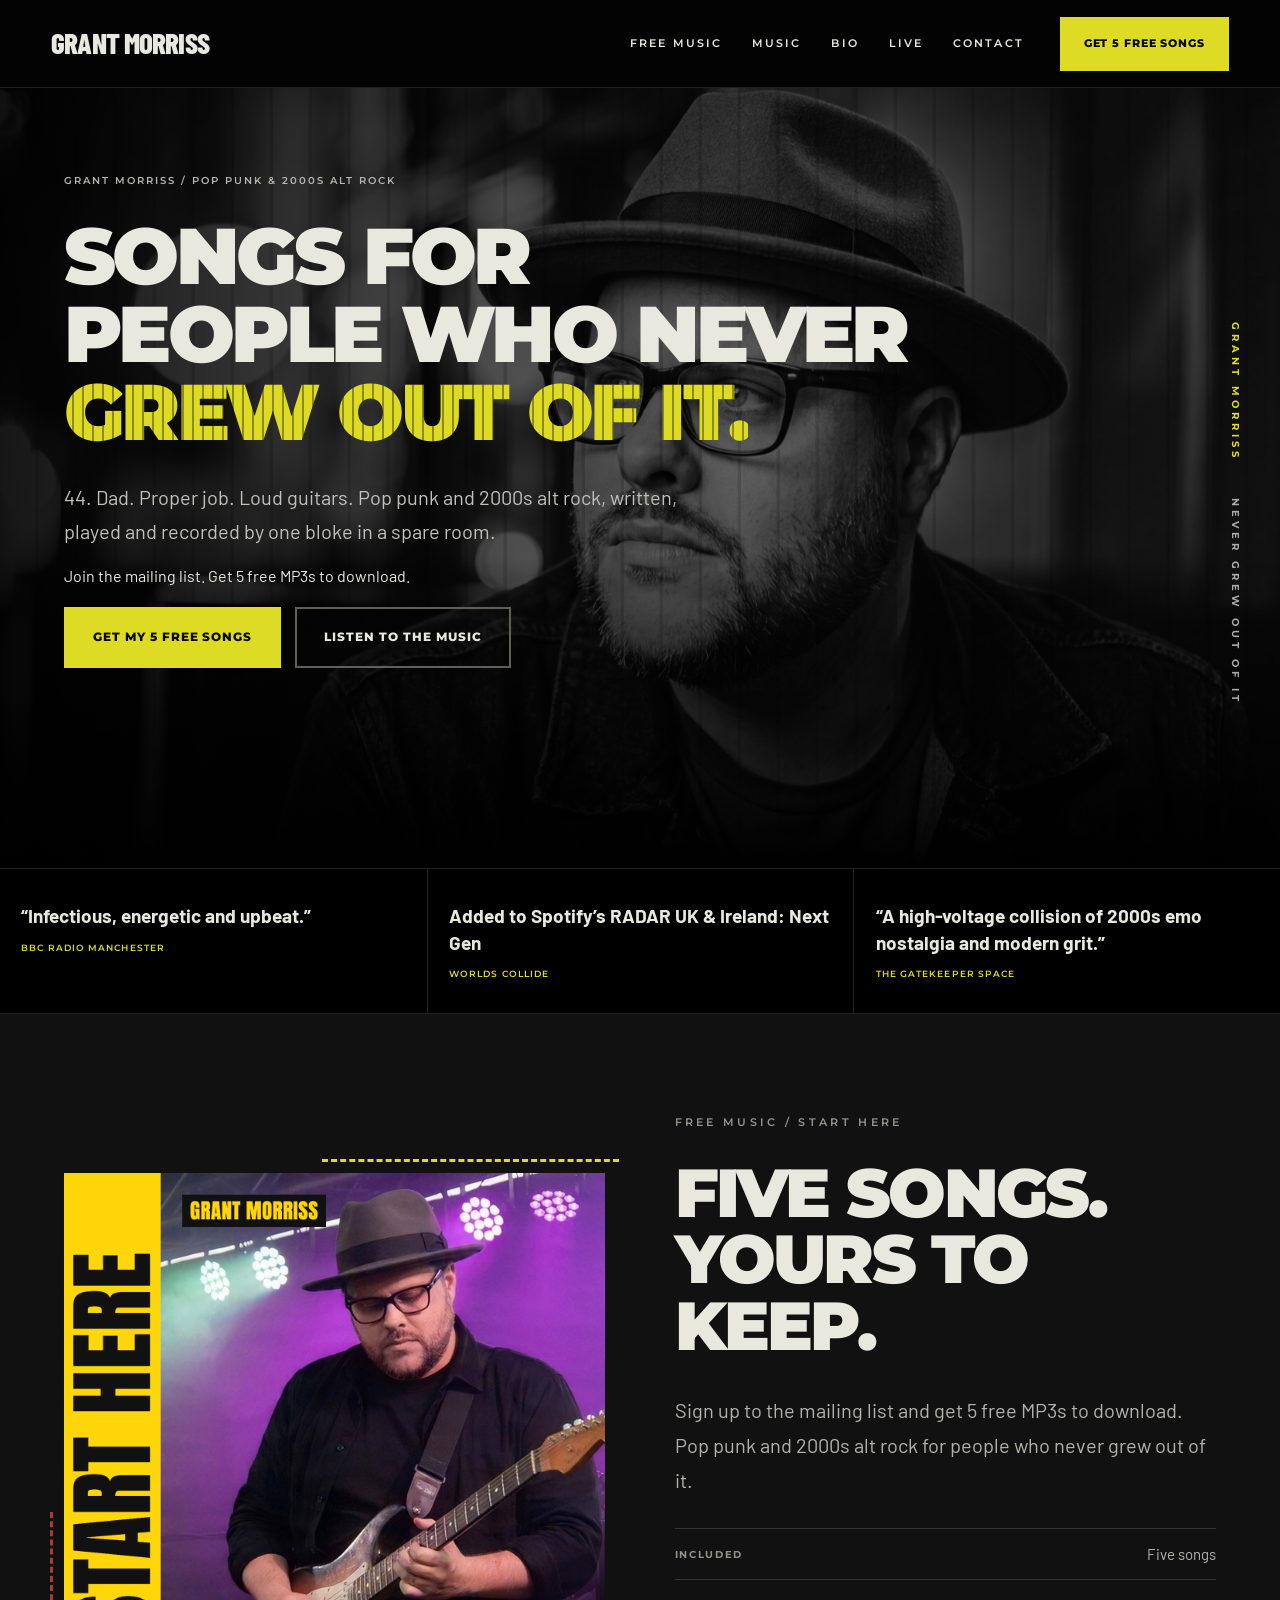
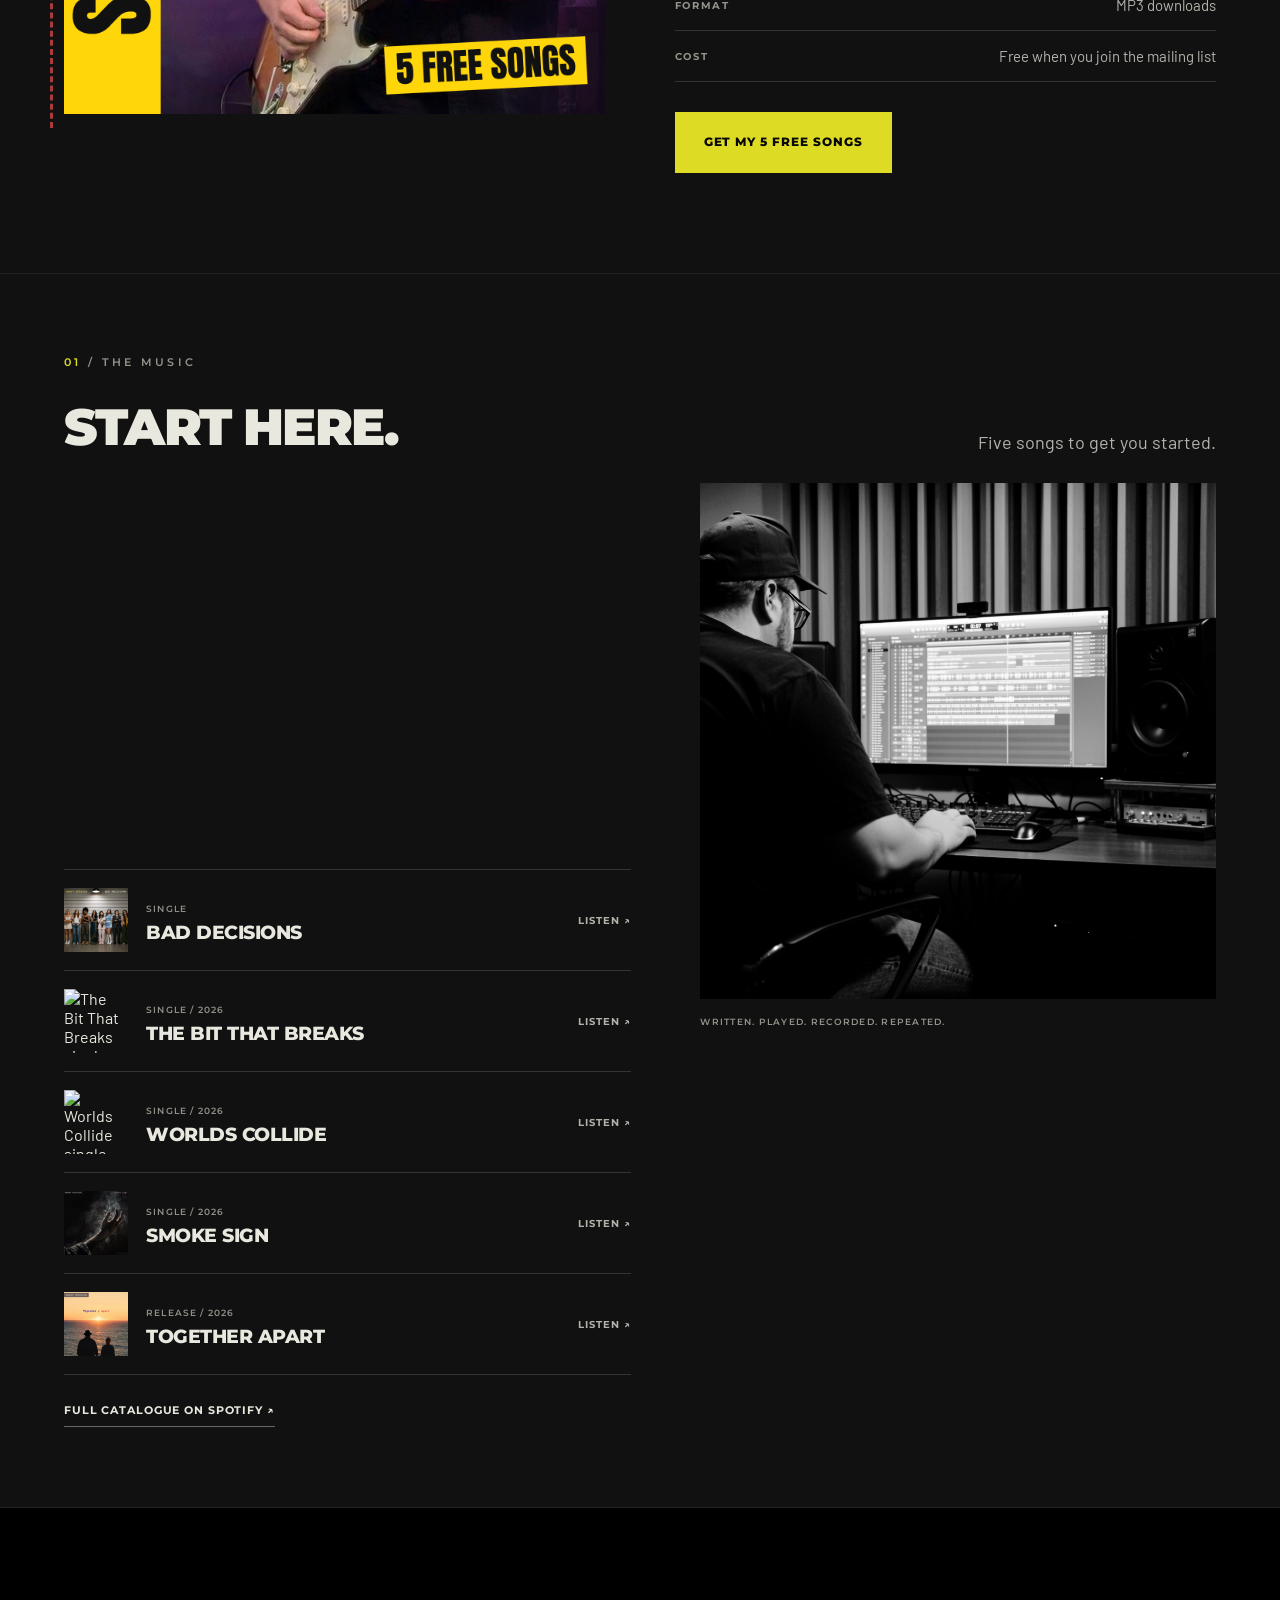
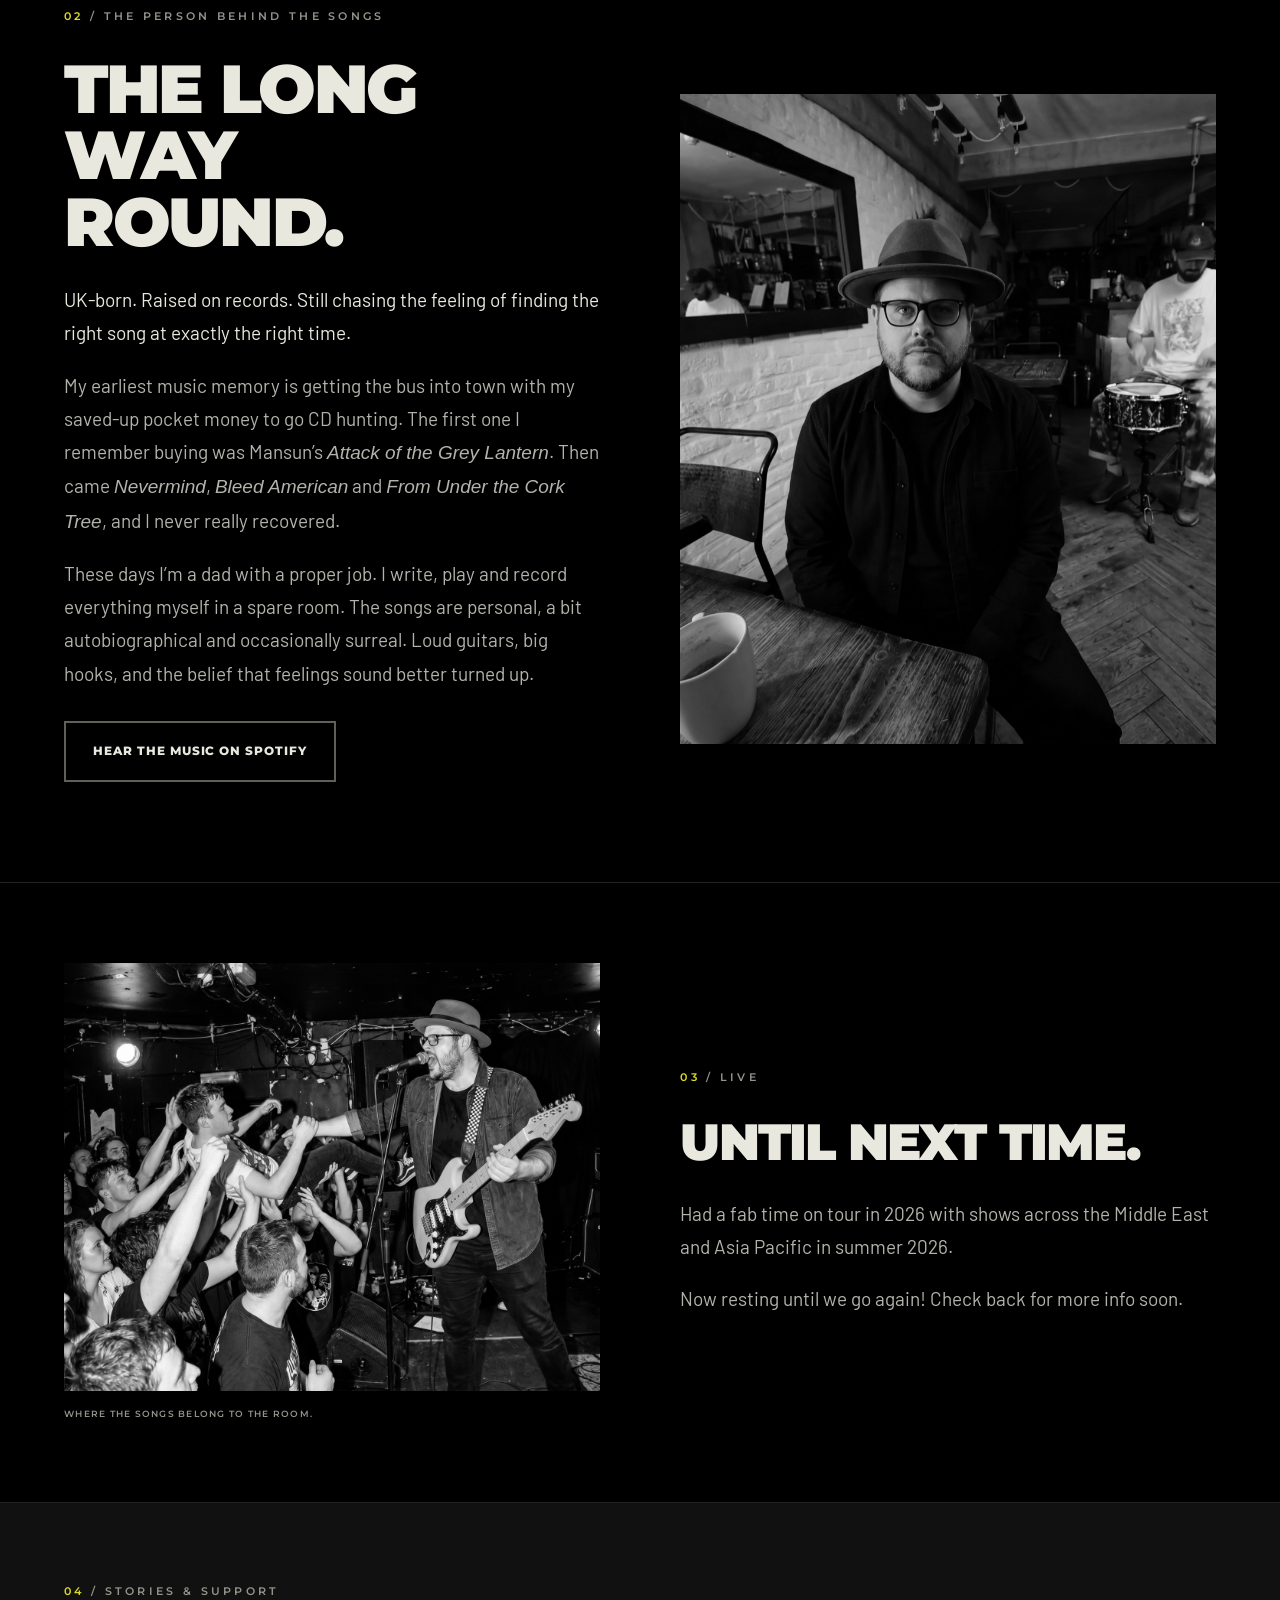
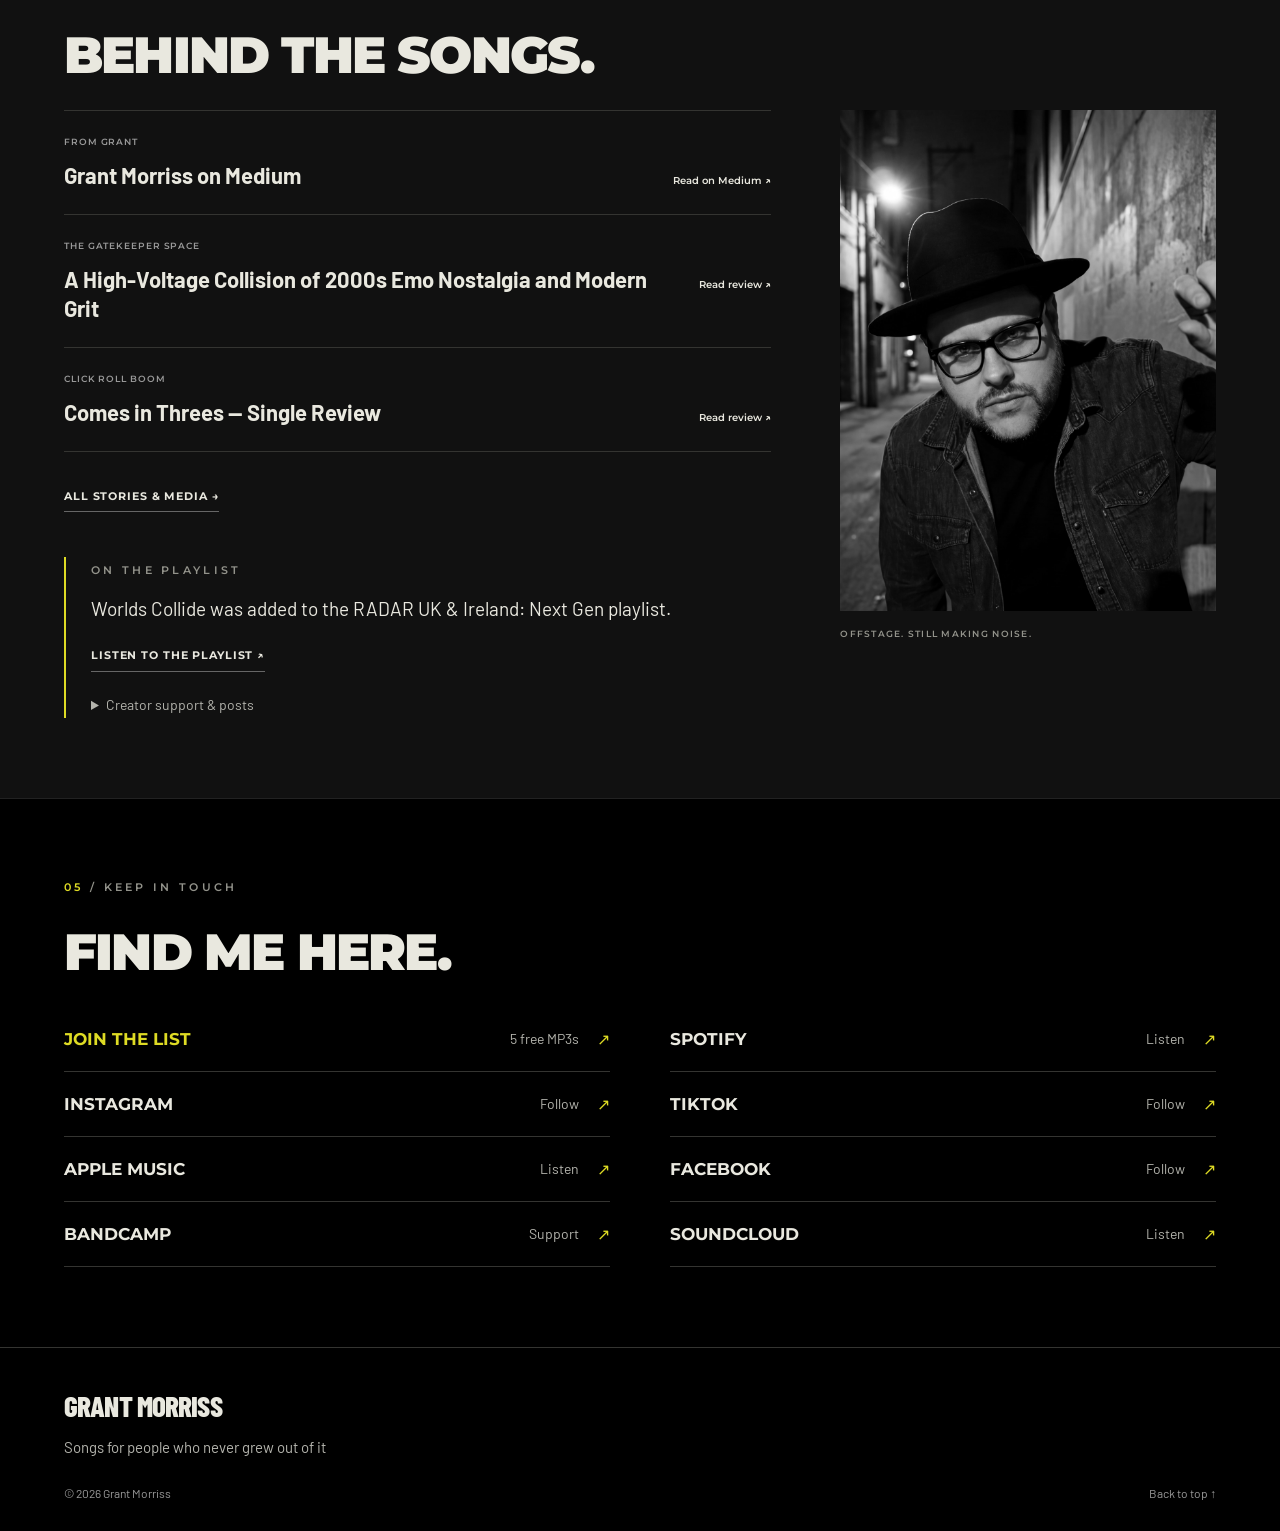
==== commit a4986ec8: "Add files via upload" ====
--- a/index.html
+++ b/index.html
@@ -9,11 +9,11 @@
   <link rel="preconnect" href="https://fonts.googleapis.com">
   <link rel="preconnect" href="https://fonts.gstatic.com" crossorigin>
   <link href="https://fonts.googleapis.com/css2?family=Barlow+Condensed:wght@700;800;900&family=Montserrat:wght@600;700;800;900&family=Barlow:wght@400;500;600&display=swap" rel="stylesheet">
-  <link rel="stylesheet" href="home.css">
+  <link rel="stylesheet" href="home.css?v=2026111202">
 </head>
 <body><header class="topbar">
 <a class="logo" href="#top">GRANT MORRISS<span>✦</span></a>
-<nav aria-label="Main navigation"><a href="#about">Bio</a><a href="#join-the-list">Free music</a><a href="#releases">Music</a><a href="#live">Live</a><a href="#connect">Contact</a></nav>
+<nav aria-label="Main navigation"><a href="#join-the-list">Free music</a><a href="#releases">Music</a><a href="#about">Bio</a><a href="#live">Live</a><a href="#connect">Contact</a></nav>
 <a class="header-cta" href="https://newmusic2027.kit.com/f4b998fed6" target="_blank" rel="noopener noreferrer">Get 5 free songs</a>
 </header>
 <main id="top">
@@ -27,16 +27,18 @@
 <div class="hero-signup"><p>Join the mailing list. Get 5 free MP3s to download.</p><div class="hero-actions"><a class="button" href="https://newmusic2027.kit.com/f4b998fed6" target="_blank" rel="noopener noreferrer">Get my 5 free songs</a><a class="button button-outline" href="#releases">Listen to the music</a></div></div>
 </div><p class="hero-side">GRANT MORRISS <span>NEVER GREW OUT OF IT</span></p>
 </section>
+<section class="proof-strip" aria-label="Press and playlist support">
+<a class="proof-item" href="https://open.spotify.com/artist/0jOU5Z8DKWBgvrc47bTJU6" target="_blank" rel="noopener noreferrer"><q>Infectious, energetic and upbeat.</q><cite>BBC Radio Manchester</cite></a>
+<a class="proof-item" href="https://open.spotify.com/playlist/380DLOy07wua8ChPDTVNoE" target="_blank" rel="noopener noreferrer"><strong>Added to Spotify’s RADAR UK &amp; Ireland: Next Gen</strong><cite>Worlds Collide</cite></a>
+<a class="proof-item" href="https://thegatekeeperspace.com/a-high-voltage-collision-of-2000s-emo-nostalgia-and-modern-grit/" target="_blank" rel="noopener noreferrer"><q>A high-voltage collision of 2000s emo nostalgia and modern grit.</q><cite>The Gatekeeper Space</cite></a>
+</section>
 <section class="signup-offer" id="join-the-list" aria-labelledby="signup-title">
 <div class="offer-art"><img src="assets/five-free-songs.png" alt="Grant Morriss Start Here — 5 free songs cover" width="1400" height="1400"></div>
 <div class="offer-copy"><p class="eyebrow">FREE MUSIC / START HERE</p><h2 id="signup-title">Five songs.<br>Yours to<br><span>keep.</span></h2><p class="offer-intro">Sign up to the mailing list and get 5 free MP3s to download. Pop punk and 2000s alt rock for people who never grew out of it.</p>
 <dl class="offer-details"><div><dt>Included</dt><dd>Five songs</dd></div><div><dt>Format</dt><dd>MP3 downloads</dd></div><div><dt>Cost</dt><dd>Free when you join the mailing list</dd></div></dl>
 <a class="button" href="https://newmusic2027.kit.com/f4b998fed6" target="_blank" rel="noopener noreferrer">Get my 5 free songs</a></div>
 </section>
-<section class="section" id="about" aria-labelledby="about-title"><p class="eyebrow">THE PERSON BEHIND THE SONGS</p><div class="about-layout"><div><h2 id="about-title">The long<br>way<br>round.</h2><p class="lede">London-based. Raised on records. Still chasing the feeling of finding the right song at exactly the right time.</p>
-        <p>Grant Morriss is a songwriter, multi-instrumentalist and long-time studio obsessive. His music moves between quiet observation and anthemic release—alternative rock, emo and pop-punk shaped by lived experience and the records he grew up on.</p>
-        <p>Personal, autobiographical and occasionally surreal, the songs pair sharp humour and social commentary with widescreen guitars, strong hooks and the belief that vulnerability sounds better turned up.</p>
-        <blockquote>“Infectious, energetic and upbeat.”<cite>BBC Radio Manchester</cite></blockquote><a class="button button-outline" href="https://open.spotify.com/artist/0jOU5Z8DKWBgvrc47bTJU6" target="_blank" rel="noopener noreferrer">Hear the music on Spotify</a></div><img src="assets/cafe.jpg" alt="Grant Morriss seated in a café" loading="lazy" width="600" height="750"></div></section><section class="section releases" id="releases" aria-labelledby="releases-title"><div class="section-heading"><div><p class="eyebrow">01 / THE MUSIC</p><h2 id="releases-title">Start here.</h2></div><p>Five songs to get you started.</p></div><div class="music-photo-layout"><div class="music-list-column"><div class="release-list"><a class="release-card" href="https://open.spotify.com/track/1D2WytCYeLxKligh1PuutX" target="_blank" rel="noopener noreferrer">
+<section class="section releases" id="releases" aria-labelledby="releases-title"><div class="section-heading"><div><p class="eyebrow"><span class="eyebrow-num">01</span> / THE MUSIC</p><h2 id="releases-title">Start here.</h2></div><p>Five songs to get you started.</p></div><div class="music-photo-layout"><div class="music-list-column"><div class="spotify-embed"><iframe title="Grant Morriss on Spotify" src="https://open.spotify.com/embed/artist/0jOU5Z8DKWBgvrc47bTJU6?utm_source=generator&amp;theme=0" width="100%" height="352" frameborder="0" allow="autoplay; clipboard-write; encrypted-media; fullscreen; picture-in-picture" loading="lazy"></iframe></div><div class="release-list"><a class="release-card" href="https://open.spotify.com/track/1D2WytCYeLxKligh1PuutX" target="_blank" rel="noopener noreferrer">
           <div class="release-art"><img src="assets/bad-decisions.png" alt="Bad Decisions single artwork" loading="lazy"><span>↗</span></div>
           <span class="track-number">01</span><div class="release-meta"><span>Single</span><h3>Bad Decisions</h3></div>
         <span class="track-play">Listen ↗</span></a>
@@ -57,7 +59,10 @@
           <span class="track-number">05</span><div class="release-meta"><span>Release / 2026</span><h3>Together Apart</h3></div>
         <span class="track-play">Listen ↗</span></a></div><a class="text-link catalogue" href="https://open.spotify.com/artist/0jOU5Z8DKWBgvrc47bTJU6" target="_blank" rel="noopener noreferrer">Full catalogue on Spotify ↗</a></div>
 <figure class="section-photo studio-photo"><img src="assets/studio.jpg" alt="Grant Morriss recording music at his studio desk" loading="lazy" width="1000" height="934"><figcaption>Written. Played. Recorded. Repeated.</figcaption></figure>
-</div></section><section class="section" id="live" aria-labelledby="live-title"><div class="live-photo-layout"><figure class="section-photo live-photo"><img src="assets/live-crowd.jpg" alt="Grant Morriss singing and playing guitar beside a crowd surfer" loading="lazy" width="1400" height="1738"><figcaption>Where the songs belong to the room.</figcaption></figure><div class="live-copy"><p class="eyebrow">03 / LIVE</p><h2 id="live-title">Until next time.</h2><div class="prose"><p>Had a fab time on tour in 2026 with shows across the Middle East and Asia Pacific in summer 2026.</p><p>Now resting until we go again! Check back for more info soon.</p></div></div></div></section><section class="section" id="stories-media-preview" aria-labelledby="stories-title"><p class="eyebrow">04 / STORIES &amp; SUPPORT</p><h2 id="stories-title">Behind the songs.</h2><div class="stories-photo-layout"><div class="stories-copy"><div class="press-list"><a class="media-card" href="https://medium.com/@grantmorrissmusic" target="_blank" rel="noopener noreferrer">
+</div></section><section class="section" id="about" aria-labelledby="about-title"><p class="eyebrow"><span class="eyebrow-num">02</span> / THE PERSON BEHIND THE SONGS</p><div class="about-layout"><div><h2 id="about-title">The long<br>way<br>round.</h2><p class="lede">UK-born. Raised on records. Still chasing the feeling of finding the right song at exactly the right time.</p>
+        <p>My earliest music memory is getting the bus into town with my saved-up pocket money to go CD hunting. The first one I remember buying was Mansun’s <em>Attack of the Grey Lantern</em>. Then came <em>Nevermind</em>, <em>Bleed American</em> and <em>From Under the Cork Tree</em>, and I never really recovered.</p>
+        <p>These days I’m a dad with a proper job. I write, play and record everything myself in a spare room. The songs are personal, a bit autobiographical and occasionally surreal. Loud guitars, big hooks, and the belief that feelings sound better turned up.</p>
+        <a class="button button-outline" href="https://open.spotify.com/artist/0jOU5Z8DKWBgvrc47bTJU6" target="_blank" rel="noopener noreferrer">Hear the music on Spotify</a></div><img src="assets/cafe.jpg" alt="Grant Morriss seated in a café" loading="lazy" width="600" height="750"></div></section><section class="section" id="live" aria-labelledby="live-title"><div class="live-photo-layout"><figure class="section-photo live-photo"><img src="assets/live-crowd.jpg" alt="Grant Morriss singing and playing guitar beside a crowd surfer" loading="lazy" width="1400" height="1738"><figcaption>Where the songs belong to the room.</figcaption></figure><div class="live-copy"><p class="eyebrow"><span class="eyebrow-num">03</span> / LIVE</p><h2 id="live-title">Until next time.</h2><div class="prose"><p>Had a fab time on tour in 2026 with shows across the Middle East and Asia Pacific in summer 2026.</p><p>Now resting until we go again! Check back for more info soon.</p></div></div></div></section><section class="section" id="stories-media-preview" aria-labelledby="stories-title"><p class="eyebrow"><span class="eyebrow-num">04</span> / STORIES &amp; SUPPORT</p><h2 id="stories-title">Behind the songs.</h2><div class="stories-photo-layout"><div class="stories-copy"><div class="press-list"><a class="media-card" href="https://medium.com/@grantmorrissmusic" target="_blank" rel="noopener noreferrer">
           <span class="media-kicker">From Grant</span>
           <strong>Grant Morriss on Medium</strong>
           <p>Personal stories about making music in your 40s, building an independent artist project and the strange events behind the songs.</p>
@@ -73,7 +78,7 @@
           <p>A dedicated Click Roll Boom review of the Grant Morriss single “Comes in Threes”.</p>
           <em>Read review <b>↗</b></em>
         </a></div><a class="text-link" href="stories-media/">All stories &amp; media →</a>
-<aside class="playlist-note" id="spotify-radar"><p class="eyebrow">ON THE PLAYLIST</p><p>Worlds Collide was added to the RADAR UK &amp; Ireland: Next Gen playlist.</p><a class="text-link" href="https://open.spotify.com/playlist/380DLOy07wua8ChPDTVNoE" target="_blank" rel="noopener noreferrer">Listen to the playlist ↗</a><details><summary>Creator support &amp; posts</summary><div class="support-links"><a href="https://www.instagram.com/p/Dbr8qiMjOve" target="_blank" rel="noopener noreferrer">Grant Instagram post <span>↗</span></a><a href="https://www.tiktok.com/@grantmorriss_music/video/7670927358181772564" target="_blank" rel="noopener noreferrer">Grant TikTok post <span>↗</span></a><a href="https://www.youtube.com/shorts/JYDM9zxUzc4" target="_blank" rel="noopener noreferrer">Grant YouTube Short <span>↗</span></a><a href="https://www.instagram.com/reel/Dbs-oz_Rvyb/" target="_blank" rel="noopener noreferrer">Alt Radar <b>↗</b></a><a href="https://www.instagram.com/reels/Dbs_NiPxgFv/" target="_blank" rel="noopener noreferrer">Alt Radar Kid <b>↗</b></a><a href="https://www.instagram.com/p/Dbs_DVcxjvW/" target="_blank" rel="noopener noreferrer">Alt Radar Nostalgia <b>↗</b></a></div></details></aside></div><figure class="section-photo street-photo"><img src="assets/street-portrait.jpg" alt="Grant Morriss in a city alley, wearing a hat and glasses" loading="lazy" width="1100" height="1971"><figcaption>Offstage. Still making noise.</figcaption></figure></div></section><section class="section" id="connect" aria-labelledby="connect-title"><p class="eyebrow">05 / KEEP IN TOUCH</p><h2 id="connect-title">Find me here.</h2><div class="links">
+<aside class="playlist-note" id="spotify-radar"><p class="eyebrow">ON THE PLAYLIST</p><p>Worlds Collide was added to the RADAR UK &amp; Ireland: Next Gen playlist.</p><a class="text-link" href="https://open.spotify.com/playlist/380DLOy07wua8ChPDTVNoE" target="_blank" rel="noopener noreferrer">Listen to the playlist ↗</a><details><summary>Creator support &amp; posts</summary><div class="support-links"><a href="https://www.instagram.com/p/Dbr8qiMjOve" target="_blank" rel="noopener noreferrer">Grant Instagram post <span>↗</span></a><a href="https://www.tiktok.com/@grantmorriss_music/video/7670927358181772564" target="_blank" rel="noopener noreferrer">Grant TikTok post <span>↗</span></a><a href="https://www.youtube.com/shorts/JYDM9zxUzc4" target="_blank" rel="noopener noreferrer">Grant YouTube Short <span>↗</span></a><a href="https://www.instagram.com/reel/Dbs-oz_Rvyb/" target="_blank" rel="noopener noreferrer">Alt Radar <b>↗</b></a><a href="https://www.instagram.com/reels/Dbs_NiPxgFv/" target="_blank" rel="noopener noreferrer">Alt Radar Kid <b>↗</b></a><a href="https://www.instagram.com/p/Dbs_DVcxjvW/" target="_blank" rel="noopener noreferrer">Alt Radar Nostalgia <b>↗</b></a></div></details></aside></div><figure class="section-photo street-photo"><img src="assets/street-portrait.jpg" alt="Grant Morriss in a city alley, wearing a hat and glasses" loading="lazy" width="1100" height="1971"><figcaption>Offstage. Still making noise.</figcaption></figure></div></section><section class="section" id="connect" aria-labelledby="connect-title"><p class="eyebrow"><span class="eyebrow-num">05</span> / KEEP IN TOUCH</p><h2 id="connect-title">Find me here.</h2><div class="links">
         <a href="https://newmusic2027.kit.com/f4b998fed6" target="_blank" rel="noopener noreferrer"><span>01</span><b>Join the list</b><i>5 free MP3s</i><strong>↗</strong></a>
         <a href="https://open.spotify.com/artist/0jOU5Z8DKWBgvrc47bTJU6" target="_blank" rel="noopener noreferrer"><span>02</span><b>Spotify</b><i>Listen</i><strong>↗</strong></a>
         <a href="https://www.instagram.com/grantmorriss_music" target="_blank" rel="noopener noreferrer"><span>03</span><b>Instagram</b><i>Follow</i><strong>↗</strong></a>
--- a/home.css
+++ b/home.css
@@ -3,7 +3,8 @@
 .hero-intro{font-size:20px;line-height:1.7;color:#c1c1b9;max-width:640px;margin-bottom:18px}.hero-signup>p{font-size:16px;color:var(--ink);margin-bottom:22px}.hero-actions{display:flex;gap:14px;flex-wrap:wrap}.hero-side{position:absolute;right:28px;top:30%;writing-mode:vertical-rl;font:700 10px var(--display);letter-spacing:.4em;color:var(--accent)}.hero-side span{color:#aaa;margin-top:30px}.signup-offer{display:grid;grid-template-columns:1fr 1fr;gap:6%;padding:100px 5%;align-items:center}.offer-art{position:relative}.offer-art:before{content:"";position:absolute;top:-14px;right:-14px;width:55%;border-top:3px dashed var(--accent)}.offer-art:after{content:"";position:absolute;bottom:-14px;left:-14px;height:40%;border-left:3px dashed #a83b3b}.offer-art img{width:100%;height:auto}.offer-copy h2,.about-layout h2{font:900 clamp(44px,5.3vw,82px)/.98 var(--display);letter-spacing:-.04em;text-transform:uppercase;margin-bottom:34px}.offer-intro{font-size:20px;line-height:1.75;color:var(--muted);max-width:630px}.offer-details{margin:30px 0}.offer-details>div{display:flex;justify-content:space-between;gap:25px;border-top:1px solid var(--line);padding:16px 0;align-items:center}.offer-details>div:last-child{border-bottom:1px solid var(--line)}dt{font:700 10px var(--display);letter-spacing:.17em;text-transform:uppercase;color:#93938b}dd{margin:0;font-size:15px;color:var(--muted);text-align:right}.section{padding:80px 5%;border-top:1px solid #222}.section h2{font:900 clamp(32px,4vw,60px)/1.05 var(--display);letter-spacing:-.035em;text-transform:uppercase;margin-bottom:28px}#about{background:#000;padding-block:100px}#about>.eyebrow{margin-bottom:30px}.about-layout{display:grid;grid-template-columns:1fr 1fr;gap:7%;align-items:center}.about-layout h2{font-size:clamp(44px,5.3vw,82px);line-height:.98}.about-layout>img{width:100%;height:650px;object-position:center;filter:grayscale(1)}.about-layout p,.prose p{font-size:19px;line-height:1.75;color:var(--muted);max-width:700px}.about-layout .lede{color:var(--ink)}blockquote{margin:24px 0;font-size:19px;color:var(--ink)}cite{display:block;font:600 9px var(--display);letter-spacing:.12em;text-transform:uppercase;color:#888;margin-top:12px}.about-layout .button{margin-top:12px}.section-heading{display:flex;align-items:end;justify-content:space-between;gap:24px;margin-bottom:30px}.section-heading h2{margin:0}.section-heading>p{color:var(--muted);font-size:18px;margin:0}.release-list{max-width:1200px}.release-card{display:grid;grid-template-columns:72px 32px 1fr auto;gap:24px;align-items:center;padding:18px 0;border-top:1px solid var(--line)}.release-card:last-child{border-bottom:1px solid var(--line)}.release-art,.release-art img{width:72px;height:72px}.release-art>span{display:none}.track-number{font:600 11px var(--display);color:#888}.release-meta>span{font:600 9px var(--display);letter-spacing:.13em;color:#909088;text-transform:uppercase}.release-meta h3{font:800 22px/1.2 var(--display);margin:7px 0 0;text-transform:uppercase;letter-spacing:-.025em}.track-play{font:700 10px var(--display);letter-spacing:.1em;text-transform:uppercase;color:var(--muted)}.text-link{display:inline-block;font:700 11px/1.8 var(--display);letter-spacing:.08em;text-transform:uppercase;border-bottom:1px solid #666;padding-bottom:5px}.catalogue{margin-top:26px}#live{background:#000}.prose{max-width:800px}.prose p:last-child{margin-bottom:0}.press-list{margin:32px 0}.media-card{display:grid;grid-template-columns:170px 1fr 130px;align-items:baseline;gap:24px;border-top:1px solid var(--line);padding:24px 0}.media-card:last-child{border-bottom:1px solid var(--line)}.media-kicker{font:600 9px/1.6 var(--display);letter-spacing:.1em;text-transform:uppercase;color:#999}.media-card strong{font:700 22px/1.3 var(--body)}.media-card p{display:none}.media-card em{font:600 10px/1.5 var(--display);font-style:normal;text-align:right}.playlist-note{border-left:2px solid var(--accent);padding:5px 0 5px 25px;margin-top:45px;max-width:800px}.playlist-note .eyebrow{margin-bottom:14px}.playlist-note>p:not(.eyebrow){font-size:19px;line-height:1.6}.playlist-note details{margin-top:24px}summary{cursor:pointer;font-size:14px;color:var(--muted)}.support-links{display:flex;flex-wrap:wrap;gap:18px;font-size:14px;margin-top:20px}.support-links a{border-bottom:1px solid var(--line)}#connect{background:#000}.links{display:grid;grid-template-columns:1fr 1fr;gap:0 60px}.links a{display:flex;align-items:center;gap:18px;border-bottom:1px solid var(--line);padding:22px 0}.links a>span{display:none}.links b{font:700 17px var(--display);text-transform:uppercase}.links i{font-size:14px;font-style:normal;color:var(--muted);margin-left:auto}.links strong{color:var(--accent);font-weight:400}.links a:first-child b{color:var(--accent)}footer{background:#000;padding:45px 5% 30px;border-top:1px solid var(--line)}footer>p{color:var(--muted);font-size:15px;margin:18px 0 30px}.footer-bottom{display:flex;justify-content:space-between;font-size:12px;color:#999}.footer-bottom b{font-weight:400}
 @media(min-width:1800px){.hero{min-height:950px;padding-top:120px}.hero-content{max-width:1250px}h1{font-size:110px}}
 @media(max-width:1050px){.topbar{gap:22px}.topbar nav{gap:18px}.topbar nav a{font-size:10px;letter-spacing:.1em}.logo{font-size:25px}.header-cta{padding:14px;font-size:10px}.hero{min-height:730px}.hero-intro{font-size:18px}.offer-intro,.about-layout p{font-size:18px}.about-layout>img{height:580px}}
-@media(max-width:700px){.topbar{flex-wrap:wrap;padding:18px 6%;gap:18px;justify-content:space-between}.logo{font-size:27px}.header-cta{font-size:9px;min-height:42px;padding:12px}.topbar nav{order:3;width:100%;margin:0;justify-content:space-between;gap:10px}.topbar nav a{font-size:9px;letter-spacing:.08em}.hero{padding:56px 6% 48px;min-height:0}.hero-photo{object-position:61% center}.hero-shade{background:linear-gradient(90deg,rgba(0,0,0,.85),rgba(0,0,0,.58)),linear-gradient(0deg,#000,transparent 60%)}.hero-content{width:100%}.hero .eyebrow{font-size:8px;letter-spacing:.1em;margin-bottom:24px}h1{font-size:clamp(35px,7.7vw,55px);line-height:1.05;letter-spacing:-.045em;margin-bottom:24px}.hero-intro{font-size:17px;line-height:1.65}.hero-signup>p{font-size:14px;line-height:1.6;max-width:280px}.hero-side{display:none}.hero-actions{gap:12px}.button{font-size:10px;min-height:50px;padding:16px 18px}.signup-offer{grid-template-columns:1fr;padding:65px 6%;gap:42px}.offer-art{max-width:480px}.offer-copy h2{font-size:52px;margin-bottom:25px}.eyebrow{font-size:9px;letter-spacing:.22em;margin-bottom:22px}.offer-intro{font-size:18px}.offer-details{margin:25px 0}dd{font-size:14px;max-width:190px}dt{font-size:9px}.section,#about{padding:55px 6%}.about-layout{grid-template-columns:1fr;gap:35px}.about-layout h2{font-size:52px}.about-layout>img{height:420px;object-position:center 40%}.about-layout p,.prose p{font-size:17px}.section h2{font-size:35px}.section-heading{display:block}.section-heading>p{margin-top:15px;font-size:16px}.release-card{grid-template-columns:56px 1fr auto;gap:14px}.release-art,.release-art img{width:56px;height:56px}.track-number{display:none}.release-meta h3{font-size:16px}.release-meta>span{font-size:8px;letter-spacing:.03em}.track-play{font-size:8px;letter-spacing:0}.media-card{grid-template-columns:1fr auto;gap:12px}.media-kicker{grid-column:1/-1}.media-card strong{font-size:19px}.media-card em{font-size:9px}.playlist-note{padding-left:20px}.playlist-note>p:not(.eyebrow){font-size:17px}.links{grid-template-columns:1fr}.links b{font-size:15px}.links i{font-size:12px}footer{padding:35px 6%}.footer-bottom{gap:16px;font-size:11px}}
+.proof-strip{display:grid;grid-template-columns:repeat(3,1fr);border-top:1px solid #222;border-bottom:1px solid #222;background:#000}.proof-item{padding:34px 5%;border-left:1px solid #222;display:flex;flex-direction:column;gap:12px}.proof-item:first-child{border-left:0}.proof-item q,.proof-item strong{font:700 19px/1.4 var(--body);color:var(--ink)}.proof-item cite{margin:0;color:var(--accent)}.proof-item:hover q,.proof-item:hover strong{color:var(--accent)}.eyebrow-num{color:var(--accent)}.spotify-embed{margin-bottom:34px;max-width:1200px}.spotify-embed iframe{display:block;border:0;border-radius:12px}
+@media(max-width:700px){.proof-strip{grid-template-columns:1fr}.proof-item{border-left:0;border-top:1px solid #222;padding:24px 6%}.proof-item:first-child{border-top:0}.proof-item q,.proof-item strong{font-size:17px}.topbar{flex-wrap:wrap;padding:18px 6%;gap:18px;justify-content:space-between}.logo{font-size:27px}.header-cta{font-size:9px;min-height:42px;padding:12px}.topbar nav{order:3;width:100%;margin:0;justify-content:space-between;gap:10px}.topbar nav a{font-size:9px;letter-spacing:.08em}.hero{padding:56px 6% 48px;min-height:0}.hero-photo{object-position:61% center}.hero-shade{background:linear-gradient(90deg,rgba(0,0,0,.85),rgba(0,0,0,.58)),linear-gradient(0deg,#000,transparent 60%)}.hero-content{width:100%}.hero .eyebrow{font-size:8px;letter-spacing:.1em;margin-bottom:24px}h1{font-size:clamp(35px,7.7vw,55px);line-height:1.05;letter-spacing:-.045em;margin-bottom:24px}.hero-intro{font-size:17px;line-height:1.65}.hero-signup>p{font-size:14px;line-height:1.6;max-width:280px}.hero-side{display:none}.hero-actions{gap:12px}.button{font-size:10px;min-height:50px;padding:16px 18px}.signup-offer{grid-template-columns:1fr;padding:65px 6%;gap:42px}.offer-art{max-width:480px}.offer-copy h2{font-size:52px;margin-bottom:25px}.eyebrow{font-size:9px;letter-spacing:.22em;margin-bottom:22px}.offer-intro{font-size:18px}.offer-details{margin:25px 0}dd{font-size:14px;max-width:190px}dt{font-size:9px}.section,#about{padding:55px 6%}.about-layout{grid-template-columns:1fr;gap:35px}.about-layout h2{font-size:52px}.about-layout>img{height:420px;object-position:center 40%}.about-layout p,.prose p{font-size:17px}.section h2{font-size:35px}.section-heading{display:block}.section-heading>p{margin-top:15px;font-size:16px}.release-card{grid-template-columns:56px 1fr auto;gap:14px}.release-art,.release-art img{width:56px;height:56px}.track-number{display:none}.release-meta h3{font-size:16px}.release-meta>span{font-size:8px;letter-spacing:.03em}.track-play{font-size:8px;letter-spacing:0}.media-card{grid-template-columns:1fr auto;gap:12px}.media-kicker{grid-column:1/-1}.media-card strong{font-size:19px}.media-card em{font-size:9px}.playlist-note{padding-left:20px}.playlist-note>p:not(.eyebrow){font-size:17px}.links{grid-template-columns:1fr}.links b{font-size:15px}.links i{font-size:12px}footer{padding:35px 6%}.footer-bottom{gap:16px;font-size:11px}}
 @media(prefers-reduced-motion:reduce){html{scroll-behavior:auto}}
 
 /* Photography through the lower half of the page. */
@@ -26,3 +27,19 @@
 .street-photo img{height:auto;aspect-ratio:3/4;object-fit:cover;object-position:center 38%}
 @media(max-width:900px){.music-photo-layout{grid-template-columns:1fr;gap:36px}.studio-photo img{aspect-ratio:16/9;object-position:center 45%}.live-photo-layout{gap:5%}.stories-photo-layout{grid-template-columns:minmax(0,1.4fr) minmax(0,1fr);gap:5%}}
 @media(max-width:700px){.live-photo-layout,.stories-photo-layout{grid-template-columns:1fr;gap:32px}.live-photo img{aspect-ratio:4/5;object-position:center}.live-copy{grid-row:1}.street-photo{margin-top:4px}.street-photo img{aspect-ratio:4/3;object-position:center 42%}.music-list-column .release-card{grid-template-columns:56px 1fr auto;gap:14px}.music-list-column .release-art,.music-list-column .release-art img{width:56px;height:56px}.music-list-column .release-meta h3{font-size:16px}.section-photo figcaption{font-size:8px;letter-spacing:.1em;padding-top:12px}}
+
+/* Stories & Media shares the homepage's visual system. */
+.media-page .media-hero{display:grid;grid-template-columns:minmax(0,1.2fr) minmax(0,1fr);gap:8%;align-items:center;padding:75px 5%;background:#000}
+.media-page .media-hero h1{font-size:clamp(48px,6.8vw,100px)}
+.media-page .media-intro{font-size:21px;line-height:1.7;color:var(--muted);max-width:610px;margin-bottom:30px}
+.media-page .media-hero>img{width:100%;height:430px;object-position:center 35%;filter:grayscale(1)}
+.media-page .media-section-head h2{max-width:950px}
+.stories-directory{display:grid;grid-template-columns:repeat(2,minmax(0,1fr));gap:0 60px}
+.stories-directory .media-card{display:flex;flex-direction:column;align-items:start;gap:0;padding:30px 0;border-top:1px solid var(--line);border-bottom:0;min-width:0}
+.stories-directory .media-kicker{color:var(--accent);margin-bottom:14px}
+.stories-directory .media-card strong{font:800 clamp(22px,2.2vw,31px)/1.2 var(--display);letter-spacing:-.025em;text-transform:uppercase}
+.stories-directory .media-card p{display:block;font:400 17px/1.7 var(--body);color:var(--muted);margin:18px 0 24px;max-width:62ch}
+.stories-directory .media-card em{margin-top:auto;text-align:left;border-bottom:1px solid #666;padding-bottom:6px}
+.media-section--grant{background:#111}
+.media-section--reviews{background:#000}
+@media(max-width:700px){.media-page .media-hero{grid-template-columns:1fr;gap:35px;padding:45px 6%}.media-page .media-hero h1{font-size:clamp(42px,11vw,70px);overflow-wrap:normal}.media-page .media-intro{font-size:18px}.media-page .media-hero>img{height:300px}.stories-directory{grid-template-columns:1fr}.stories-directory .media-card strong{font-size:23px}.stories-directory .media-card p{font-size:16px}.media-page .media-section-head h2{font-size:30px}}
